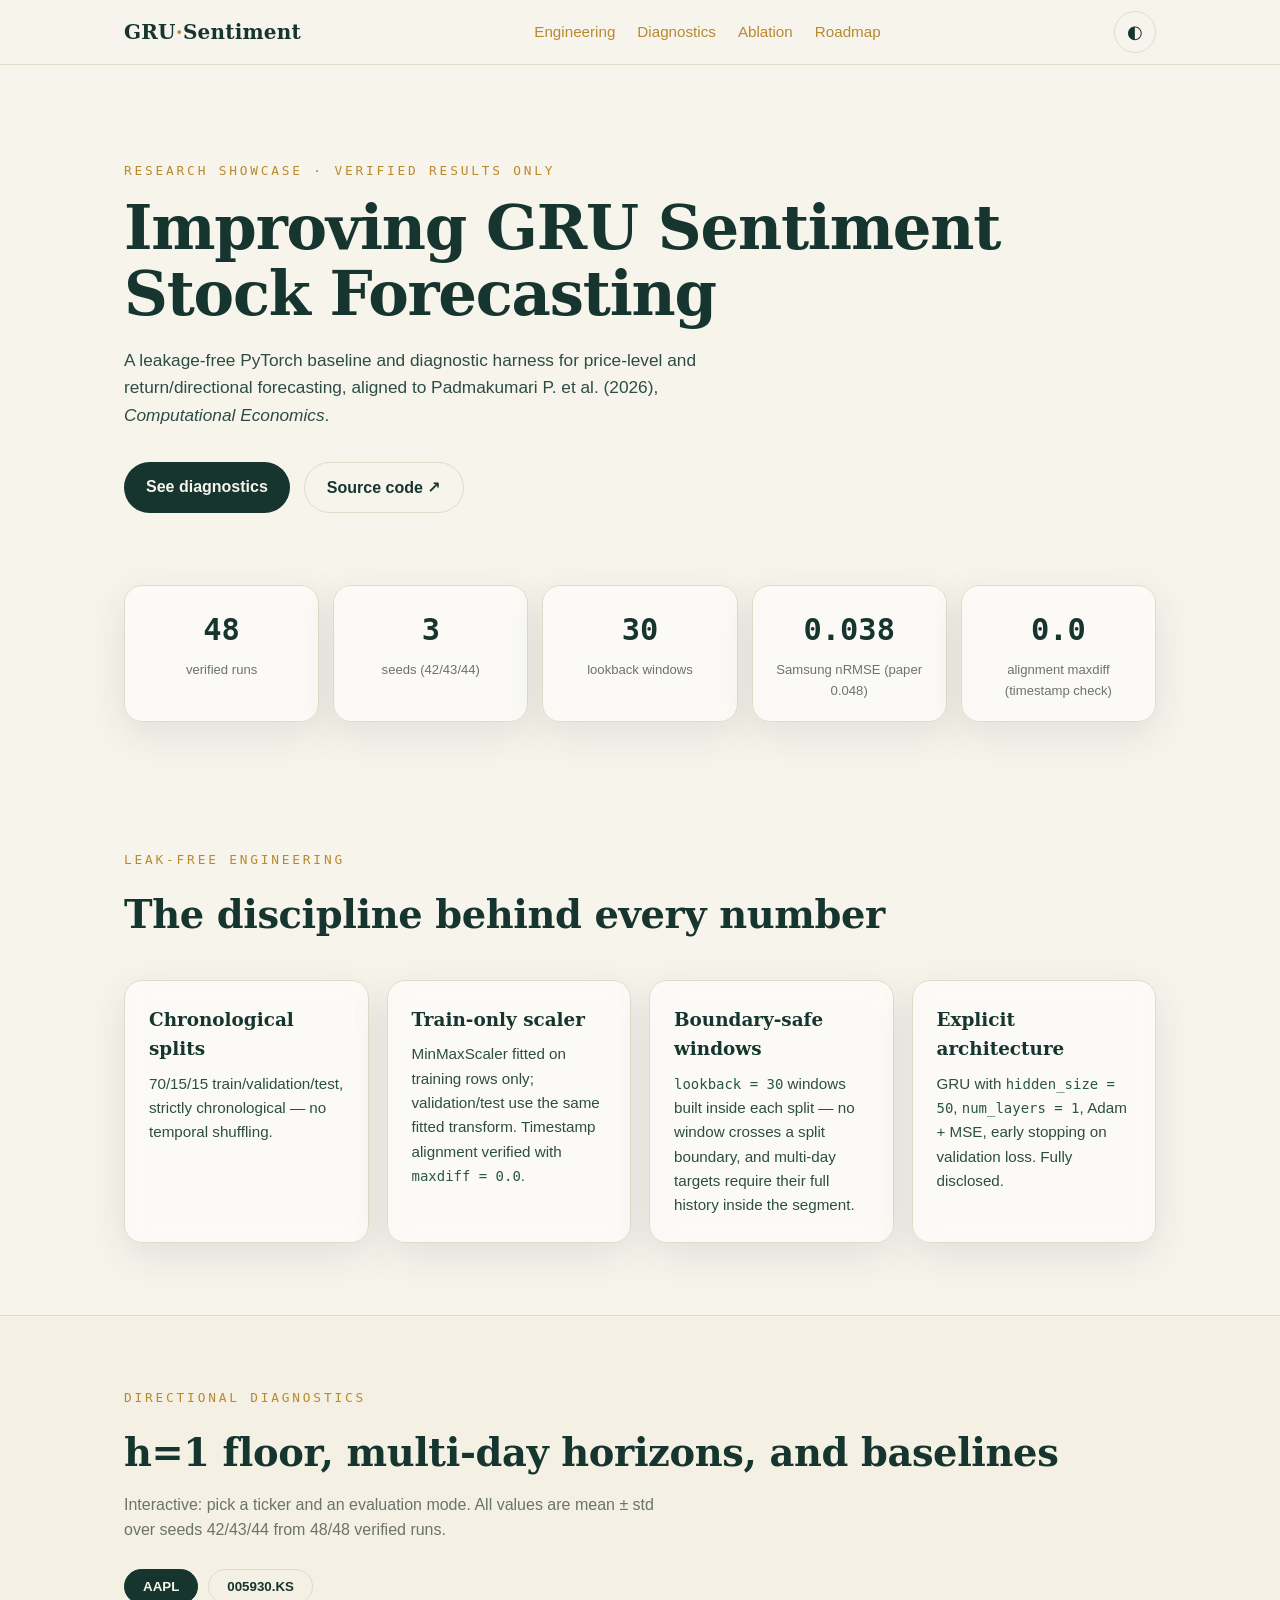
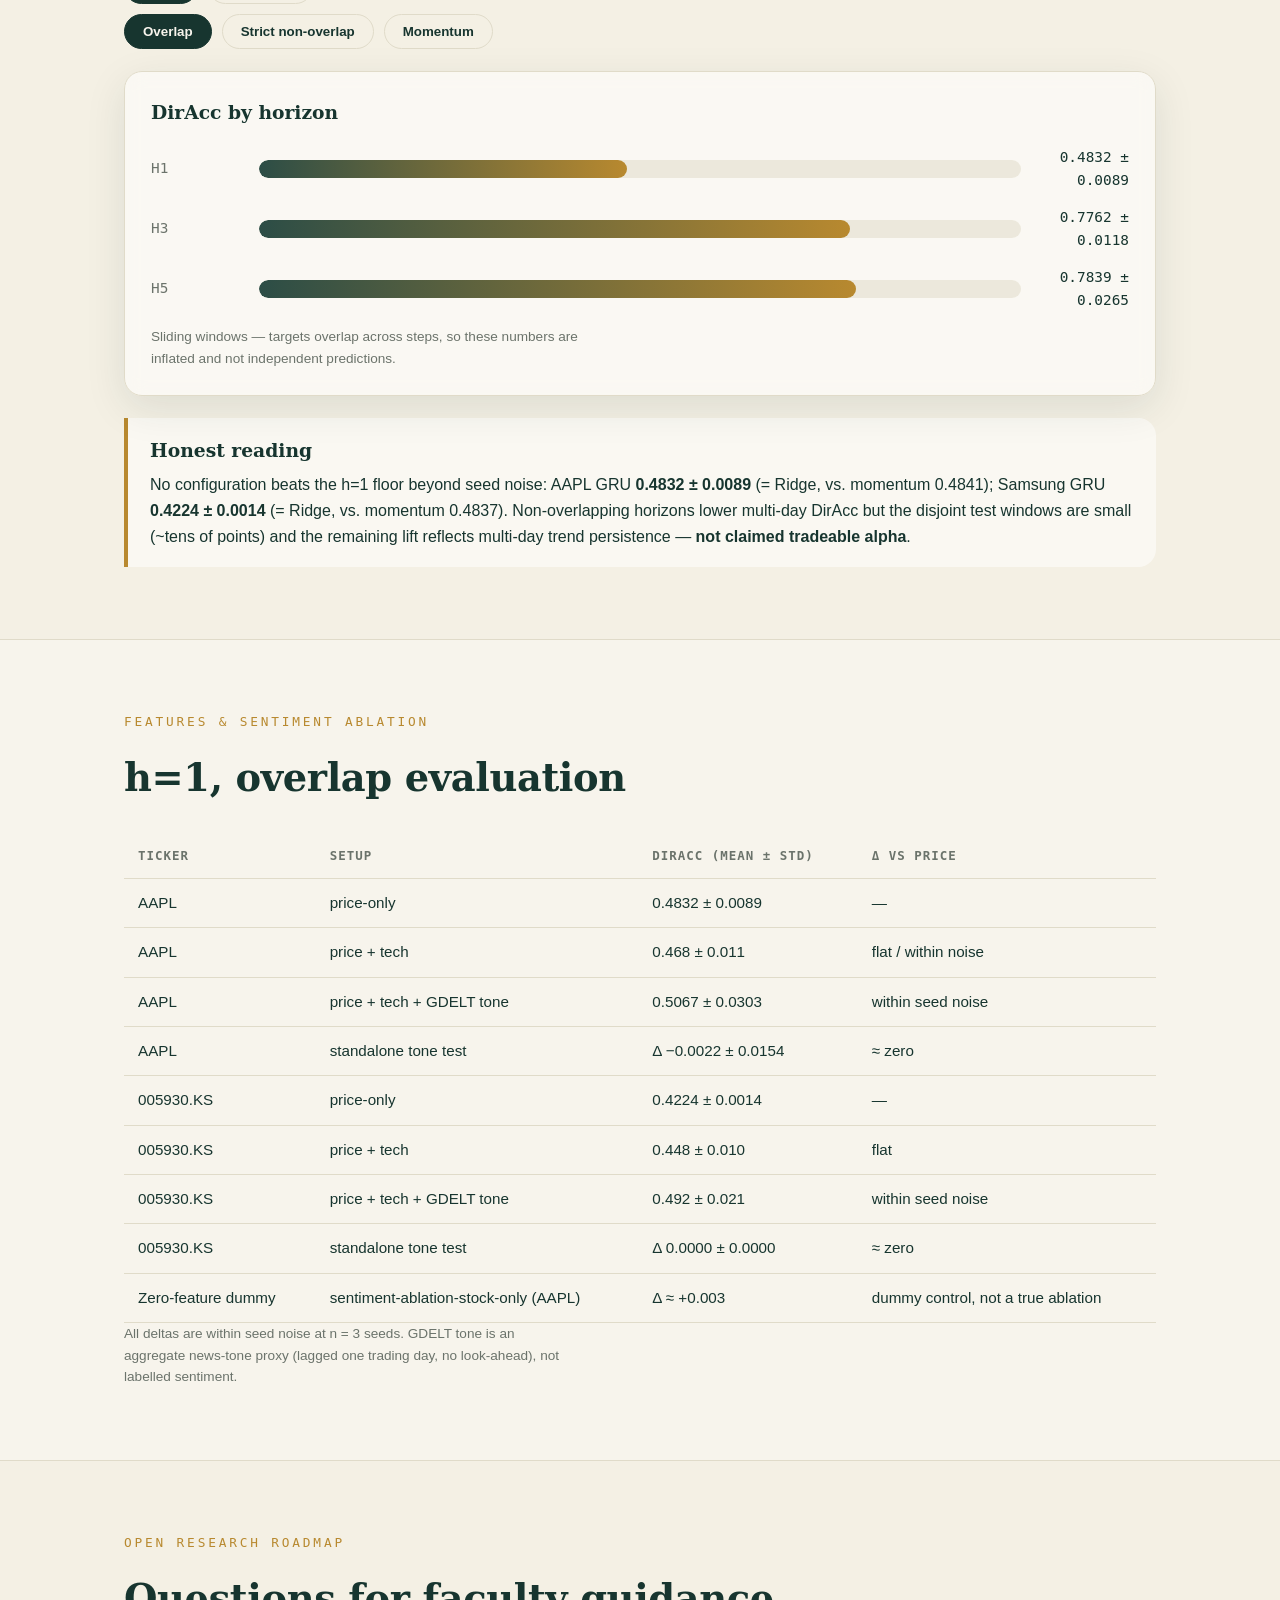
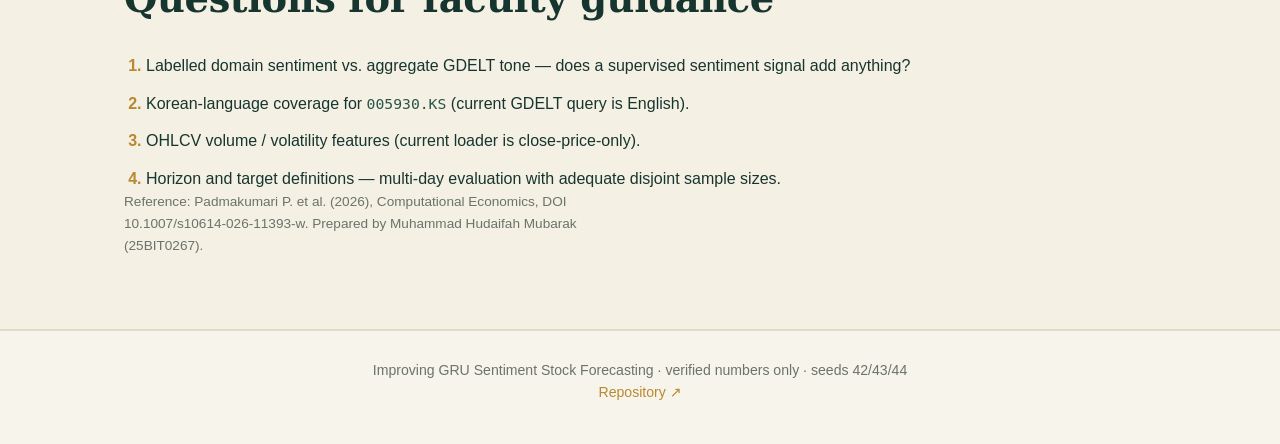
==== docs/index.html @ e6d39e46 "feat: static research showcase site (docs/) with verified metrics; enable Pages" ====
<!DOCTYPE html>
<html lang="en">
<head>
  <meta charset="utf-8">
  <meta name="viewport" content="width=device-width, initial-scale=1">
  <title>Improving GRU Sentiment Stock Forecasting — Research Showcase</title>
  <meta name="description" content="Leakage-free GRU baseline and return/directional diagnostics for stock forecasting. Verified numbers only — seeds 42/43/44.">
  <link rel="stylesheet" href="./styles.css">
  <script defer src="./app.js"></script>
</head>
<body>
  <a class="skip" href="#main">Skip to content</a>

  <header class="site-head">
    <nav class="nav wrap" aria-label="Primary">
      <span class="brand">GRU<span class="brand-dot">·</span>Sentiment</span>
      <div class="nav-links">
        <a href="#engineering">Engineering</a>
        <a href="#diagnostics">Diagnostics</a>
        <a href="#ablation">Ablation</a>
        <a href="#roadmap">Roadmap</a>
      </div>
      <button class="theme-toggle" id="themeToggle" type="button" aria-label="Toggle color theme">◐</button>
    </nav>
  </header>

  <main id="main">
    <!-- Hero -->
    <section class="hero">
      <div class="wrap">
        <p class="kicker">Research showcase · verified results only</p>
        <h1>Improving GRU Sentiment<br>Stock Forecasting</h1>
        <p class="lede">
          A leakage-free PyTorch baseline and diagnostic harness for price-level and return/directional
          forecasting, aligned to Padmakumari P. et&nbsp;al. (2026), <em>Computational Economics</em>.
        </p>
        <div class="hero-cta">
          <a class="btn btn-primary" href="#diagnostics">See diagnostics</a>
          <a class="btn btn-ghost" href="https://github.com/hudaifahwins/improving-gru-sentiment-stock-forecasting-padmakumari-maam" target="_blank" rel="noopener">Source code ↗</a>
        </div>
      </div>
    </section>

    <!-- Fact strip -->
    <section class="facts" aria-label="Key verified facts">
      <div class="wrap facts-grid">
        <div class="fact"><span class="fact-num" data-count="48">0</span><span class="fact-label">verified runs</span></div>
        <div class="fact"><span class="fact-num" data-count="3">0</span><span class="fact-label">seeds (42/43/44)</span></div>
        <div class="fact"><span class="fact-num" data-count="30">0</span><span class="fact-label">lookback windows</span></div>
        <div class="fact"><span class="fact-num" data-count="0.038" data-decimals="3">0.000</span><span class="fact-label">Samsung nRMSE (paper 0.048)</span></div>
        <div class="fact"><span class="fact-num" data-count="0.0" data-decimals="1">0.0</span><span class="fact-label">alignment maxdiff (timestamp check)</span></div>
      </div>
    </section>

    <!-- Engineering -->
    <section class="section" id="engineering">
      <div class="wrap">
        <p class="kicker">Leak-free engineering</p>
        <h2>The discipline behind every number</h2>
        <div class="cards">
          <article class="card card-reveal">
            <h3>Chronological splits</h3>
            <p>70/15/15 train/validation/test, strictly chronological — no temporal shuffling.</p>
          </article>
          <article class="card card-reveal">
            <h3>Train-only scaler</h3>
            <p>MinMaxScaler fitted on training rows only; validation/test use the same fitted
            transform. Timestamp alignment verified with <code>maxdiff = 0.0</code>.</p>
          </article>
          <article class="card card-reveal">
            <h3>Boundary-safe windows</h3>
            <p><code>lookback = 30</code> windows built inside each split — no window crosses a split
            boundary, and multi-day targets require their full history inside the segment.</p>
          </article>
          <article class="card card-reveal">
            <h3>Explicit architecture</h3>
            <p>GRU with <code>hidden_size = 50</code>, <code>num_layers = 1</code>, Adam + MSE,
            early stopping on validation loss. Fully disclosed.</p>
          </article>
        </div>
      </div>
    </section>

    <!-- Diagnostics -->
    <section class="section section-alt" id="diagnostics">
      <div class="wrap">
        <p class="kicker">Directional diagnostics</p>
        <h2>h=1 floor, multi-day horizons, and baselines</h2>
        <p class="muted">Interactive: pick a ticker and an evaluation mode. All values are
        mean ± std over seeds 42/43/44 from 48/48 verified runs.</p>

        <div class="tabs" role="tablist" aria-label="Ticker selector">
          <button class="tab is-active" id="tab-aapl" role="tab" aria-selected="true" data-ticker="aapl">AAPL</button>
          <button class="tab" id="tab-samsung" role="tab" aria-selected="false" data-ticker="samsung">005930.KS</button>
        </div>
        <div class="tabs tabs-sub" role="tablist" aria-label="Evaluation mode selector">
          <button class="tab is-active" role="tab" aria-selected="true" data-mode="overlap">Overlap</button>
          <button class="tab" role="tab" aria-selected="false" data-mode="strict">Strict non-overlap</button>
          <button class="tab" role="tab" aria-selected="false" data-mode="momentum">Momentum</button>
        </div>

        <div class="chart-panel">
          <h3 class="chart-title">DirAcc by horizon</h3>
          <div class="bars" id="bars" aria-live="polite"></div>
          <p class="muted small" id="chartCaveat"></p>
        </div>

        <div class="callout">
          <h3>Honest reading</h3>
          <p>No configuration beats the h=1 floor beyond seed noise: AAPL GRU
          <strong>0.4832 ± 0.0089</strong> (= Ridge, vs. momentum 0.4841); Samsung GRU
          <strong>0.4224 ± 0.0014</strong> (= Ridge, vs. momentum 0.4837). Non-overlapping horizons
          lower multi-day DirAcc but the disjoint test windows are small (~tens of points) and the
          remaining lift reflects multi-day trend persistence — <strong>not claimed tradeable alpha</strong>.</p>
        </div>
      </div>
    </section>

    <!-- Ablation -->
    <section class="section" id="ablation">
      <div class="wrap">
        <p class="kicker">Features &amp; sentiment ablation</p>
        <h2>h=1, overlap evaluation</h2>
        <div class="table-wrap">
          <table>
            <thead>
              <tr><th>Ticker</th><th>Setup</th><th>DirAcc (mean ± std)</th><th>Δ vs price</th></tr>
            </thead>
            <tbody>
              <tr><td>AAPL</td><td>price-only</td><td>0.4832 ± 0.0089</td><td>—</td></tr>
              <tr><td>AAPL</td><td>price + tech</td><td>0.468 ± 0.011</td><td>flat / within noise</td></tr>
              <tr><td>AAPL</td><td>price + tech + GDELT tone</td><td>0.5067 ± 0.0303</td><td>within seed noise</td></tr>
              <tr><td>AAPL</td><td>standalone tone test</td><td>Δ −0.0022 ± 0.0154</td><td>≈ zero</td></tr>
              <tr><td>005930.KS</td><td>price-only</td><td>0.4224 ± 0.0014</td><td>—</td></tr>
              <tr><td>005930.KS</td><td>price + tech</td><td>0.448 ± 0.010</td><td>flat</td></tr>
              <tr><td>005930.KS</td><td>price + tech + GDELT tone</td><td>0.492 ± 0.021</td><td>within seed noise</td></tr>
              <tr><td>005930.KS</td><td>standalone tone test</td><td>Δ 0.0000 ± 0.0000</td><td>≈ zero</td></tr>
              <tr><td>Zero-feature dummy</td><td>sentiment-ablation-stock-only (AAPL)</td><td>Δ ≈ +0.003</td><td>dummy control, not a true ablation</td></tr>
            </tbody>
          </table>
        </div>
        <p class="muted small">All deltas are within seed noise at n = 3 seeds. GDELT tone is an aggregate
        news-tone proxy (lagged one trading day, no look-ahead), not labelled sentiment.</p>
      </div>
    </section>

    <!-- Roadmap -->
    <section class="section section-alt" id="roadmap">
      <div class="wrap">
        <p class="kicker">Open research roadmap</p>
        <h2>Questions for faculty guidance</h2>
        <ol class="roadmap">
          <li>Labelled domain sentiment vs. aggregate GDELT tone — does a supervised sentiment signal add anything?</li>
          <li>Korean-language coverage for <code>005930.KS</code> (current GDELT query is English).</li>
          <li>OHLCV volume / volatility features (current loader is close-price-only).</li>
          <li>Horizon and target definitions — multi-day evaluation with adequate disjoint sample sizes.</li>
        </ol>
        <p class="muted small">Reference: Padmakumari P. et al. (2026), Computational Economics,
        DOI 10.1007/s10614-026-11393-w. Prepared by Muhammad Hudaifah Mubarak (25BIT0267).</p>
      </div>
    </section>
  </main>

  <footer class="site-foot">
    <div class="wrap">
      <p>Improving GRU Sentiment Stock Forecasting · verified numbers only · seeds 42/43/44</p>
      <p><a href="https://github.com/hudaifahwins/improving-gru-sentiment-stock-forecasting-padmakumari-maam" target="_blank" rel="noopener">Repository ↗</a></p>
    </div>
  </footer>
</body>
</html>
---- docs/styles.css ----
/* ------------------------------------------------------------------ tokens */
:root {
  --ink: #17352f;
  --ink-2: #2c4d46;
  --brass: #b8892f;
  --paper: #f7f4ec;
  --card: rgba(255, 255, 255, 0.55);
  --hair: #e0dbc9;
  --mut: #6b736b;
  --code: #2a554a;
  --shadow: 0 12px 40px rgba(23, 53, 47, 0.10);
  --radius: 18px;
  --font-sans: "Segoe UI", "Liberation Sans", system-ui, sans-serif;
  --font-serif: Georgia, "DejaVu Serif", serif;
  --font-mono: "Consolas", "DejaVu Sans Mono", monospace;
  --ease: cubic-bezier(.22, .61, .36, 1);
}
html[data-theme="dark"] {
  --ink: #e8efe9;
  --ink-2: #c9d6d0;
  --brass: #d8a04a;
  --paper: #101a17;
  --card: rgba(40, 62, 55, 0.55);
  --hair: #2c433c;
  --mut: #93a39b;
  --code: #9fd1bd;
  --shadow: 0 14px 44px rgba(0, 0, 0, 0.45);
}

/* ------------------------------------------------------------------ base */
* { box-sizing: border-box; margin: 0; padding: 0; }
html { scroll-behavior: smooth; }
body {
  font-family: var(--font-sans);
  background: var(--paper);
  color: var(--ink);
  line-height: 1.6;
  transition: background .35s, color .35s;
}
a { color: var(--brass); text-decoration: none; }
a:hover { text-decoration: underline; }
code { font-family: var(--font-mono); font-size: .92em; color: var(--code); }
.skip {
  position: absolute; left: -999px; top: 0; background: var(--brass);
  color: #fff; padding: .5rem 1rem; border-radius: 0 0 8px 0; z-index: 20;
}
.skip:focus { left: 0; }
.wrap { max-width: 1080px; margin: 0 auto; padding: 0 24px; }

/* ------------------------------------------------------------------ header */
.site-head {
  position: sticky; top: 0; z-index: 10;
  backdrop-filter: blur(14px);
  background: color-mix(in srgb, var(--paper) 78%, transparent);
  border-bottom: 1px solid var(--hair);
}
.nav { display: flex; align-items: center; justify-content: space-between; height: 64px; }
.brand { font-family: var(--font-serif); font-weight: 700; font-size: 1.25rem; letter-spacing: .01em; }
.brand-dot { color: var(--brass); }
.nav-links { display: flex; gap: 22px; font-size: .95rem; }
.theme-toggle {
  background: transparent; border: 1px solid var(--hair); color: var(--ink);
  width: 42px; height: 42px; border-radius: 50%; font-size: 1.1rem;
  cursor: pointer; transition: transform .25s var(--ease);
}
.theme-toggle:hover { transform: rotate(45deg) scale(1.05); }

/* ------------------------------------------------------------------ hero */
.hero { padding: 96px 0 64px; }
.kicker {
  font-family: var(--font-mono); font-size: .8rem; letter-spacing: .22em;
  text-transform: uppercase; color: var(--brass); margin-bottom: 14px;
}
h1 {
  font-family: var(--font-serif); font-weight: 700;
  font-size: clamp(2.3rem, 6vw, 3.8rem); line-height: 1.08;
  letter-spacing: -.02em;
}
.lede {
  max-width: 34em; margin-top: 20px; font-size: 1.08rem;
  color: var(--ink-2);
}
.hero-cta { display: flex; gap: 14px; margin-top: 32px; flex-wrap: wrap; }
.btn {
  padding: 12px 22px; border-radius: 999px; font-weight: 600;
  transition: transform .2s var(--ease), box-shadow .2s;
  display: inline-block;
}
.btn:hover { transform: translateY(-2px); text-decoration: none; }
.btn-primary { background: var(--ink); color: var(--paper); }
html[data-theme="dark"] .btn-primary { background: var(--brass); color: #111; }
.btn-ghost { border: 1px solid var(--hair); color: var(--ink); }

/* ------------------------------------------------------------------ facts */
.facts { padding: 8px 0 56px; }
.facts-grid {
  display: grid; grid-template-columns: repeat(auto-fit, minmax(160px, 1fr));
  gap: 14px;
}
.fact {
  background: var(--card); border: 1px solid var(--hair); border-radius: var(--radius);
  padding: 20px 18px; text-align: center; backdrop-filter: blur(8px);
  box-shadow: var(--shadow);
}
.fact-num { display: block; font-family: var(--font-mono); font-size: 1.9rem; font-weight: 700; }
.fact-label { display: block; font-size: .82rem; color: var(--mut); margin-top: 4px; }

/* ------------------------------------------------------------------ sections */
.section { padding: 72px 0; }
.section-alt {
  background: color-mix(in srgb, var(--paper) 96%, var(--brass) 4%);
  border-top: 1px solid var(--hair); border-bottom: 1px solid var(--hair);
}
h2 {
  font-family: var(--font-serif); font-size: clamp(1.7rem, 3.5vw, 2.4rem);
  margin-bottom: 8px; letter-spacing: -.01em;
}
.muted { color: var(--mut); max-width: 60ch; }
.small { font-size: .85rem; }

/* ------------------------------------------------------------------ cards */
.cards {
  display: grid; grid-template-columns: repeat(auto-fit, minmax(220px, 1fr));
  gap: 18px; margin-top: 34px;
}
.card {
  background: var(--card); border: 1px solid var(--hair); border-radius: var(--radius);
  padding: 24px; backdrop-filter: blur(10px); box-shadow: var(--shadow);
  opacity: 0; transform: translateY(22px);
  transition: opacity .7s var(--ease), transform .7s var(--ease);
}
.card.revealed { opacity: 1; transform: none; }
.card h3 { font-family: var(--font-serif); font-size: 1.15rem; margin-bottom: 8px; }
.card p { font-size: .95rem; color: var(--ink-2); }

/* ------------------------------------------------------------------ tabs */
.tabs { display: flex; gap: 10px; margin-top: 26px; flex-wrap: wrap; }
.tabs-sub { margin-top: 10px; }
.tab {
  padding: 9px 18px; border-radius: 999px; border: 1px solid var(--hair);
  background: transparent; color: var(--ink); font-weight: 600; cursor: pointer;
  transition: background .2s, color .2s, border-color .2s;
}
.tab:hover { border-color: var(--brass); }
.tab.is-active { background: var(--ink); color: var(--paper); border-color: var(--ink); }
html[data-theme="dark"] .tab.is-active { background: var(--brass); color: #111; border-color: var(--brass); }

/* ------------------------------------------------------------------ chart */
.chart-panel {
  margin-top: 22px; background: var(--card); border: 1px solid var(--hair);
  border-radius: var(--radius); padding: 26px; box-shadow: var(--shadow);
  backdrop-filter: blur(10px);
}
.chart-title { font-family: var(--font-serif); margin-bottom: 18px; }
.bar-row { display: grid; grid-template-columns: 96px 1fr 96px; align-items: center; gap: 12px; margin-bottom: 14px; }
.bar-label { font-size: .9rem; color: var(--mut); font-family: var(--font-mono); }
.bar-track { height: 18px; background: color-mix(in srgb, var(--hair) 55%, transparent); border-radius: 999px; overflow: hidden; }
.bar-fill {
  height: 100%; width: 0; border-radius: 999px;
  background: linear-gradient(90deg, var(--ink-2), var(--brass));
  transition: width 1s var(--ease);
}
.bar-value { font-family: var(--font-mono); text-align: right; font-size: .9rem; }

/* ------------------------------------------------------------------ callout / table / roadmap */
.callout {
  margin-top: 22px; border-left: 4px solid var(--brass);
  background: var(--card); padding: 18px 22px; border-radius: 0 var(--radius) var(--radius) 0;
}
.callout h3 { font-family: var(--font-serif); margin-bottom: 6px; }
.table-wrap { overflow-x: auto; margin-top: 26px; }
table { width: 100%; border-collapse: collapse; font-size: .95rem; min-width: 520px; }
th, td { text-align: left; padding: 12px 14px; border-bottom: 1px solid var(--hair); }
th { font-family: var(--font-mono); font-size: .78rem; letter-spacing: .08em; text-transform: uppercase; color: var(--mut); }
tbody tr:hover { background: color-mix(in srgb, var(--brass) 6%, transparent); }
.roadmap { margin-top: 24px; padding-left: 22px; display: grid; gap: 12px; }
.roadmap li::marker { color: var(--brass); font-weight: 700; }

/* ------------------------------------------------------------------ footer */
.site-foot { border-top: 1px solid var(--hair); padding: 28px 0 40px; text-align: center; }
.site-foot p { font-size: .88rem; color: var(--mut); }

/* ------------------------------------------------------------------ reveal */
.reveal-target { opacity: 0; transform: translateY(24px); transition: opacity .7s var(--ease), transform .7s var(--ease); }
.reveal-target.revealed { opacity: 1; transform: none; }

@media (prefers-reduced-motion: reduce) {
  html { scroll-behavior: auto; }
  * { transition: none !important; animation: none !important; }
  .card, .reveal-target { opacity: 1 !important; transform: none !important; }
}
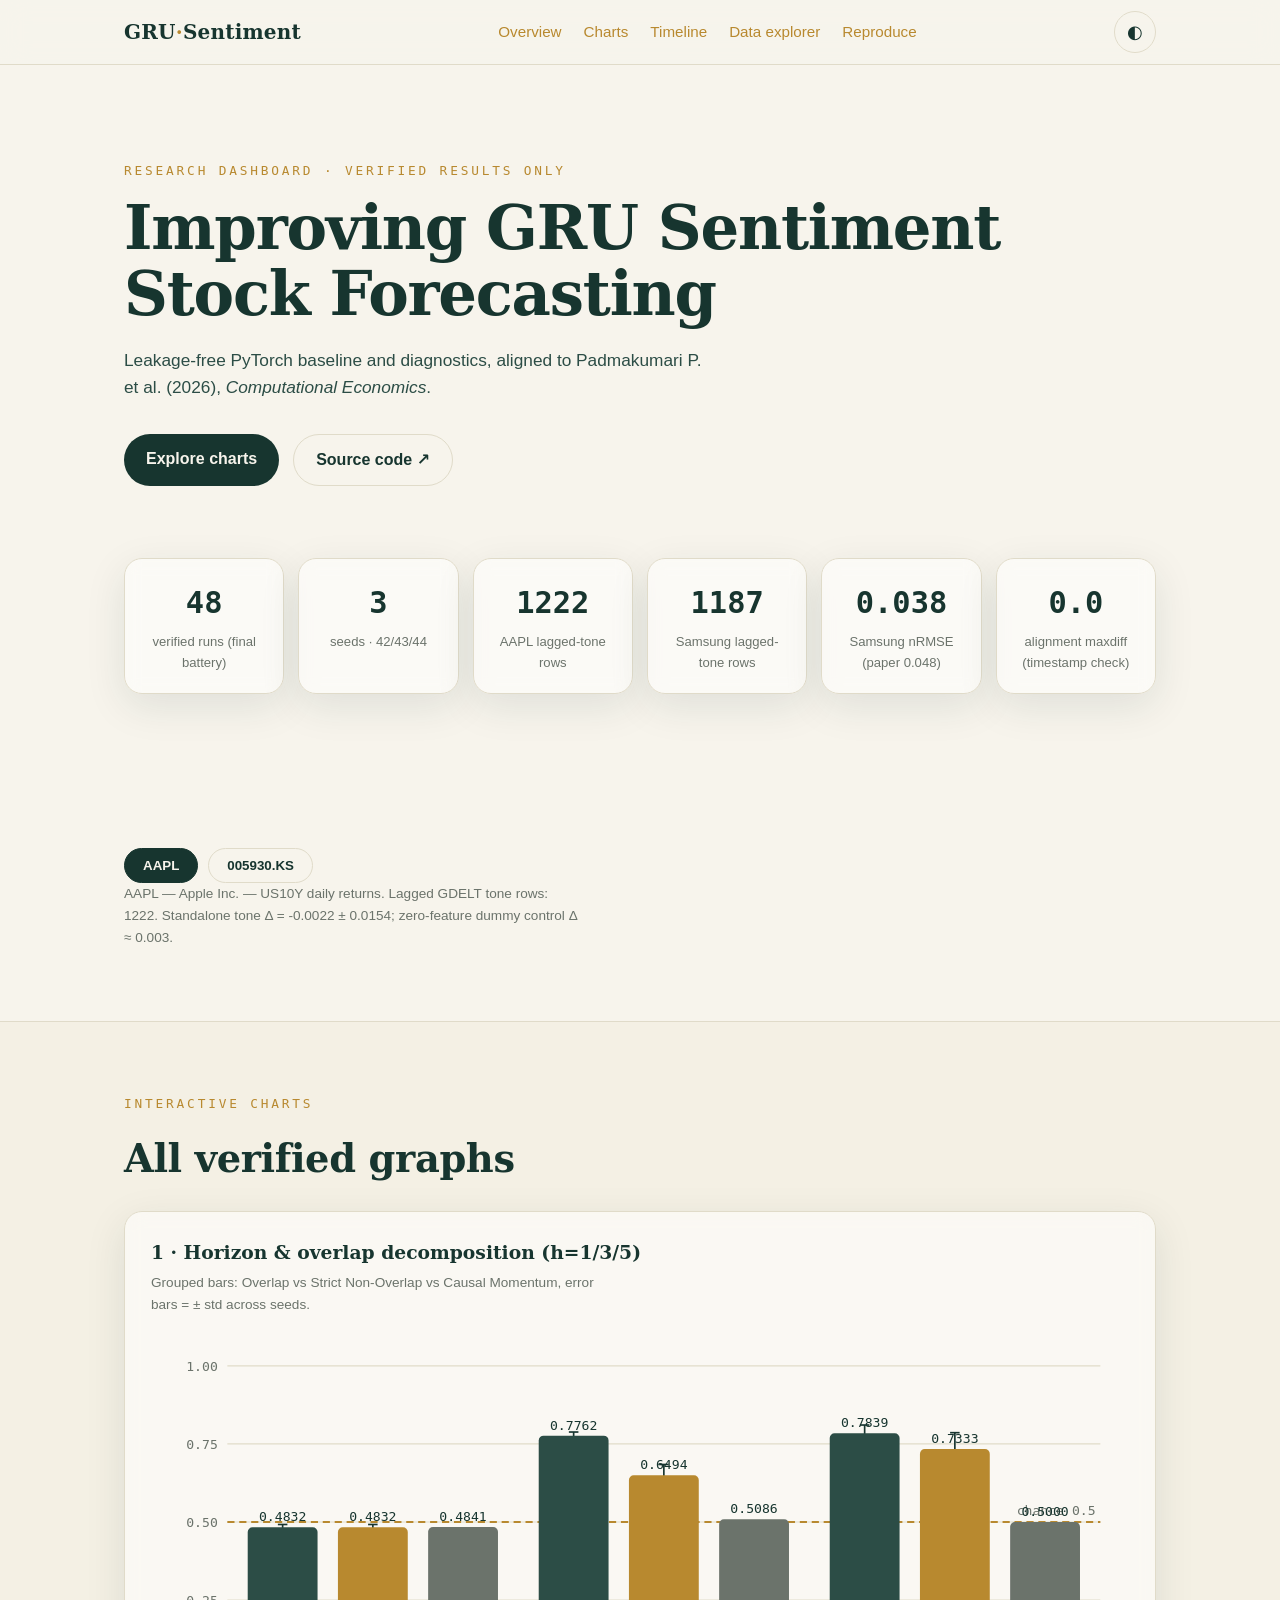
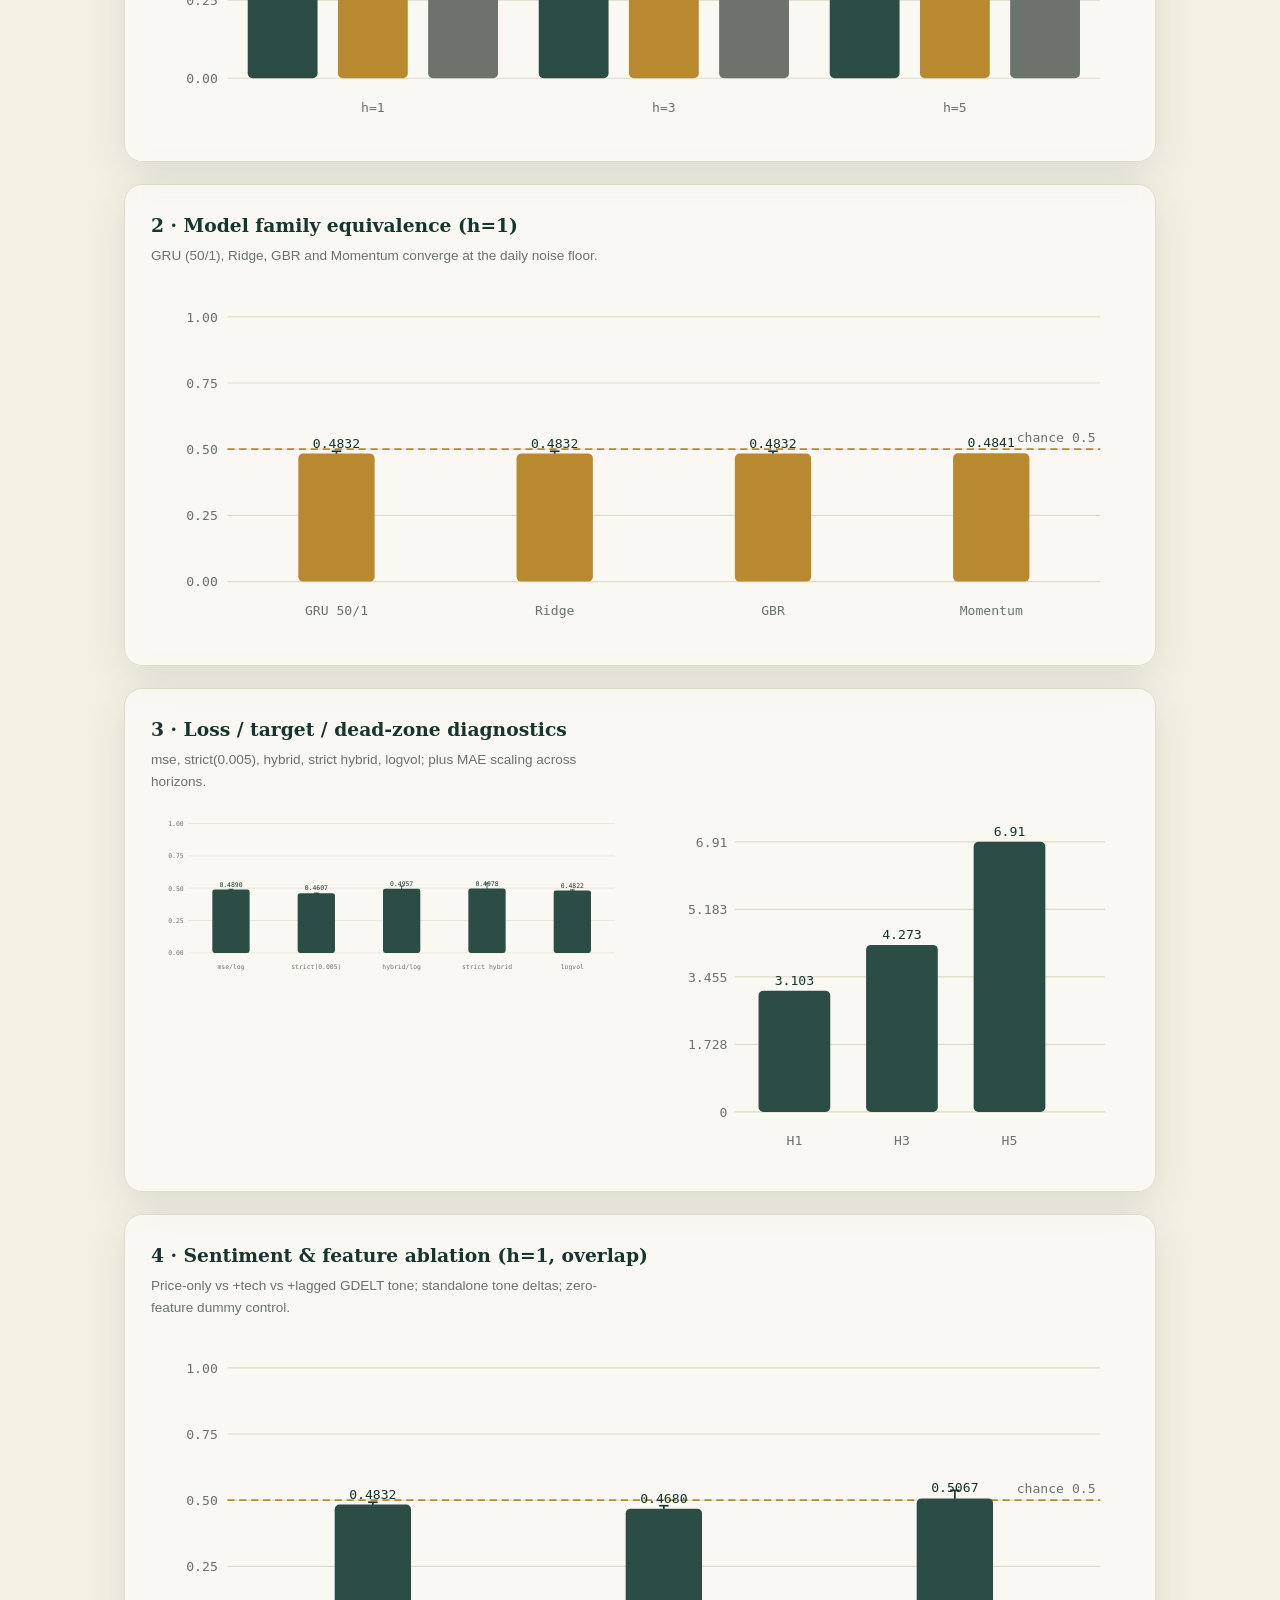
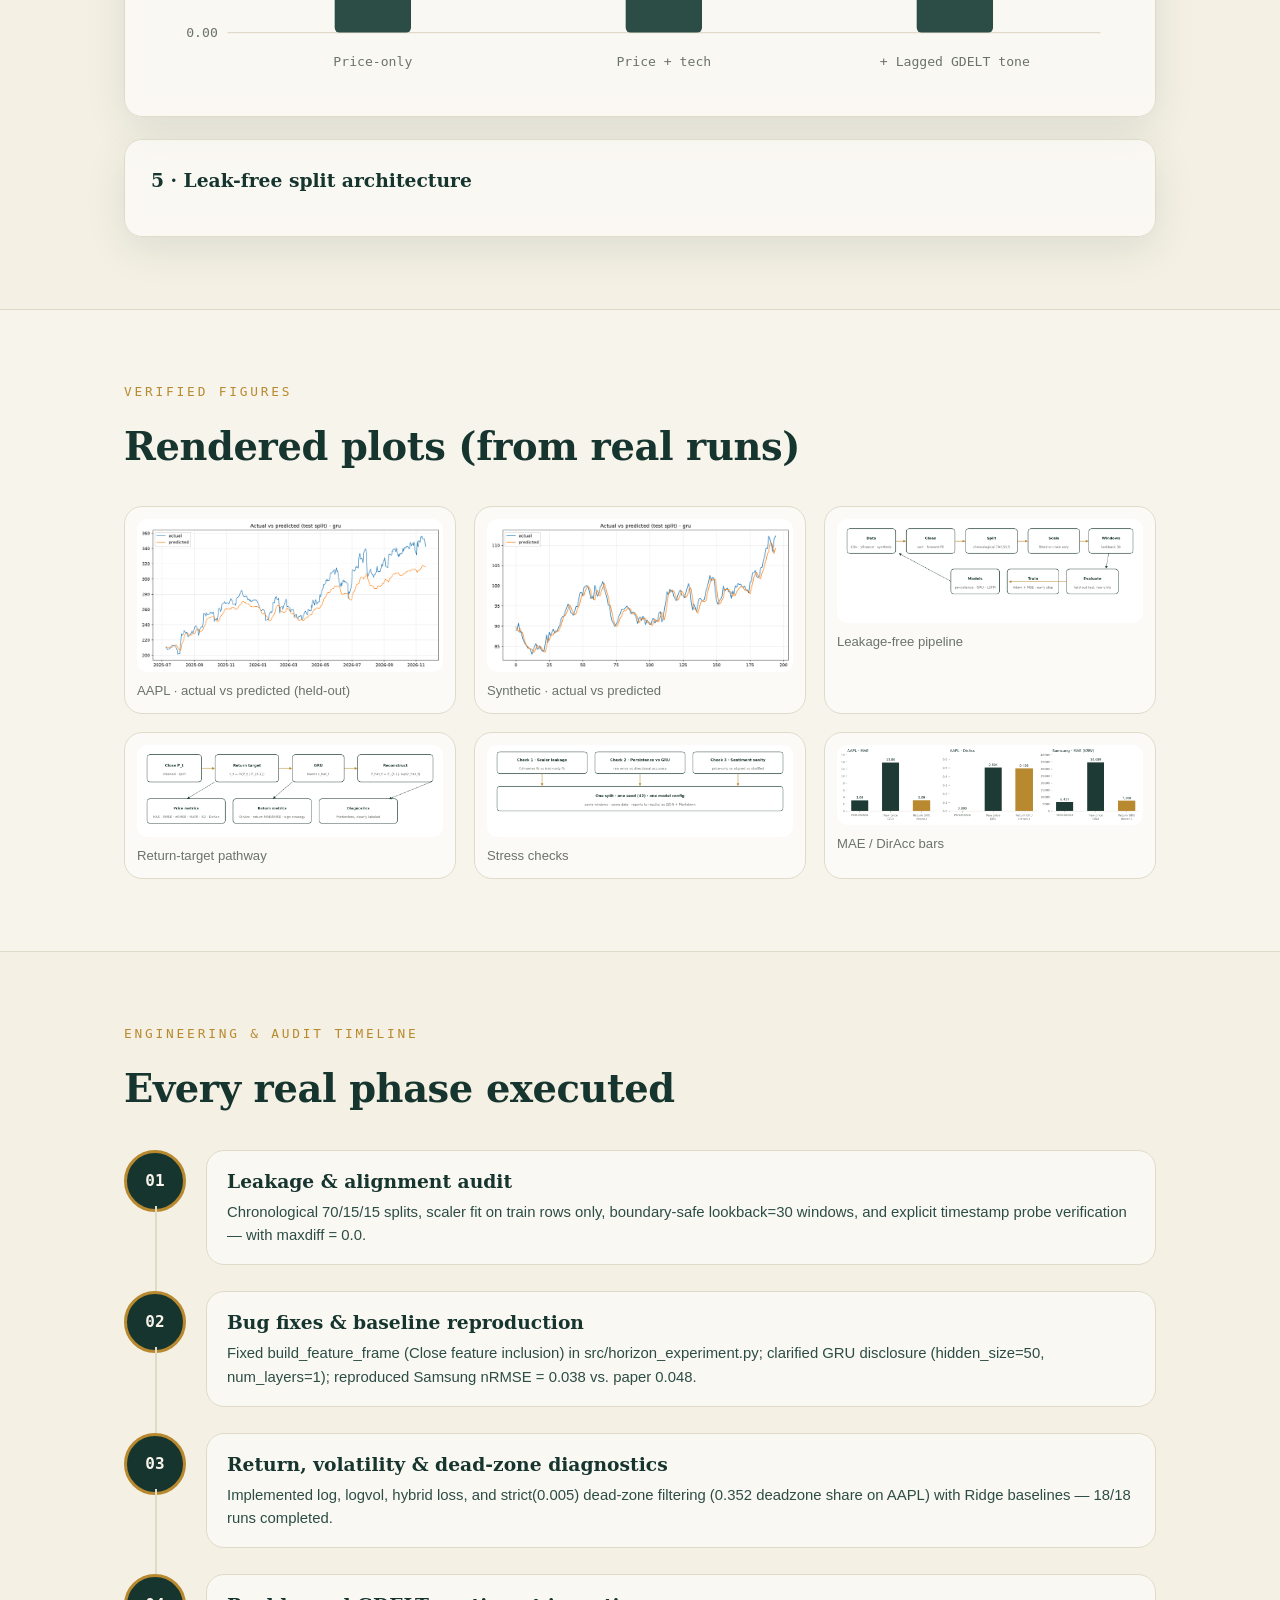
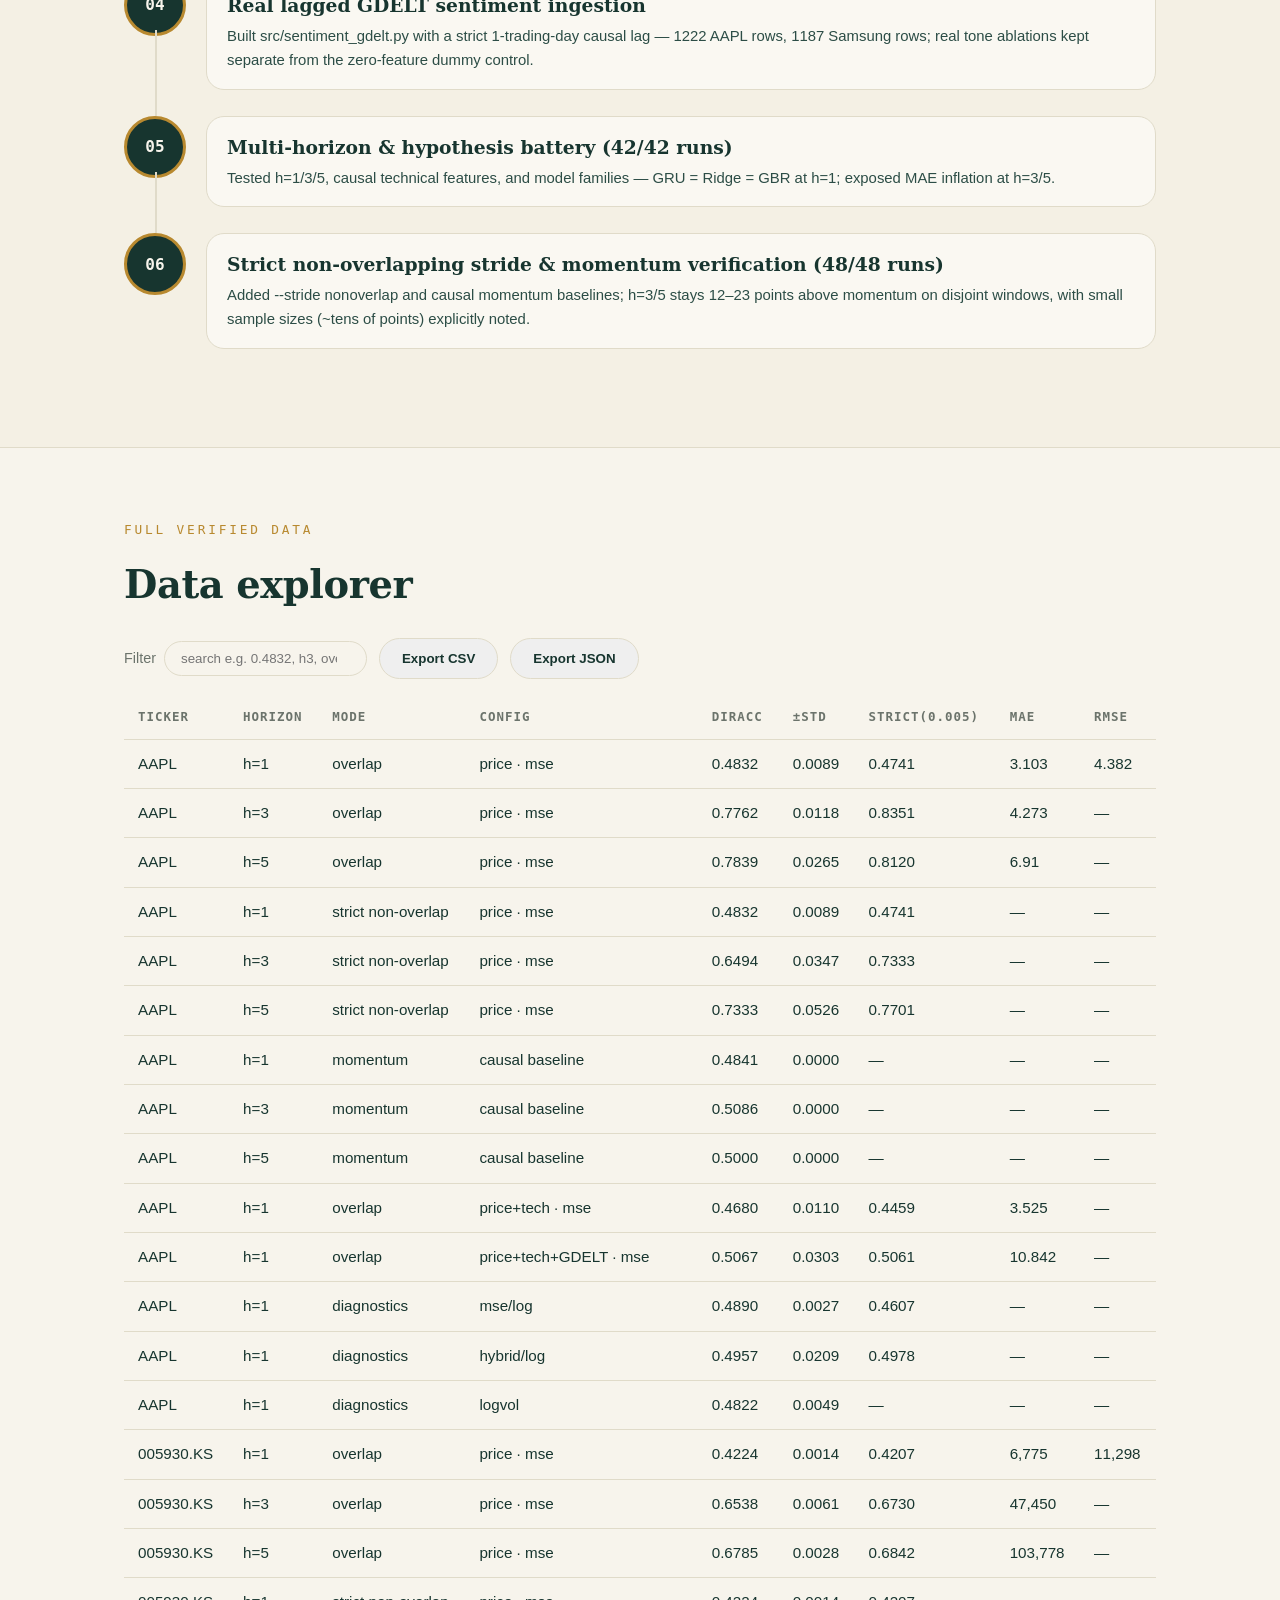
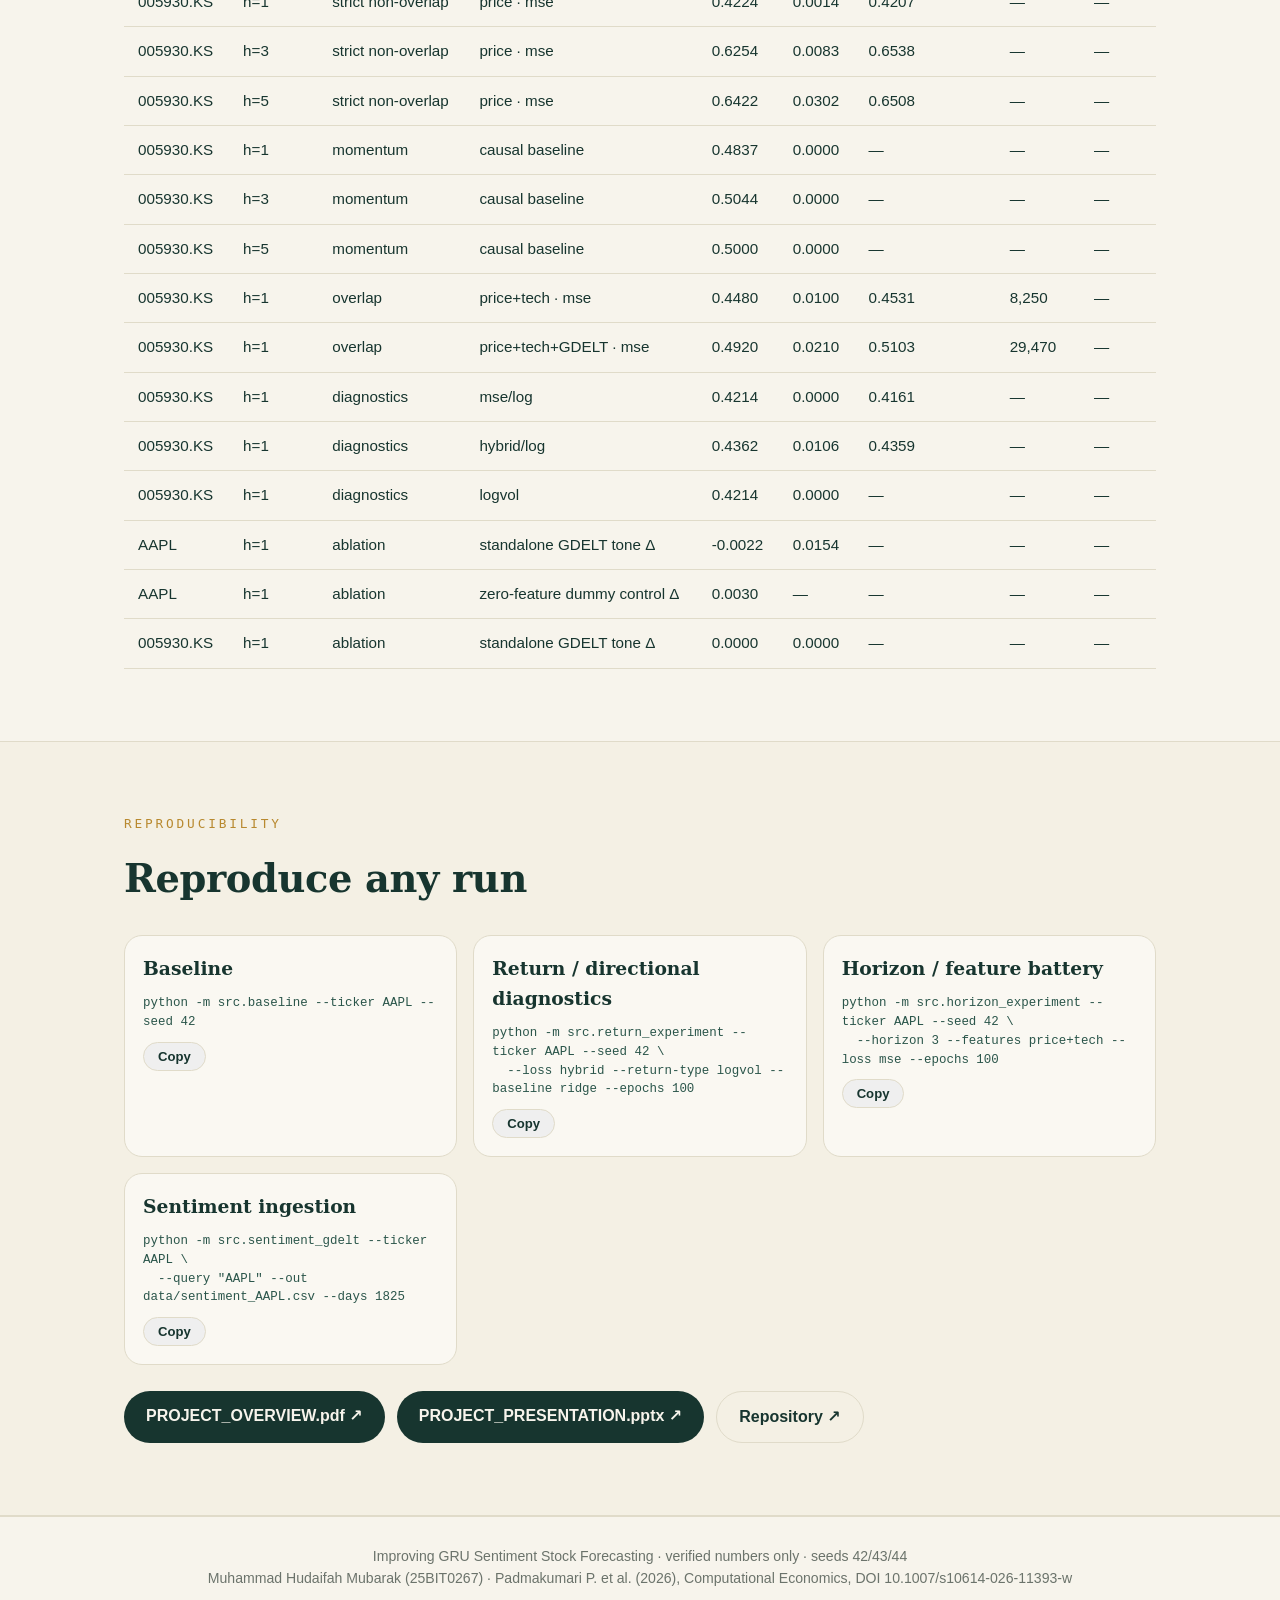
==== commit 6bb9c950: "feat: executive-grade research dashboard - all charts, explorer, timeline, reproducibility drawer" ====
--- a/docs/index.html
+++ b/docs/index.html
@@ -3,8 +3,8 @@
 <head>
   <meta charset="utf-8">
   <meta name="viewport" content="width=device-width, initial-scale=1">
-  <title>Improving GRU Sentiment Stock Forecasting — Research Showcase</title>
-  <meta name="description" content="Leakage-free GRU baseline and return/directional diagnostics for stock forecasting. Verified numbers only — seeds 42/43/44.">
+  <title>Improving GRU Sentiment Stock Forecasting — Research Dashboard</title>
+  <meta name="description" content="Interactive research dashboard, verified numbers only — seeds 42/43/44.">
   <link rel="stylesheet" href="./styles.css">
   <script defer src="./app.js"></script>
 </head>
@@ -15,148 +15,202 @@
     <nav class="nav wrap" aria-label="Primary">
       <span class="brand">GRU<span class="brand-dot">·</span>Sentiment</span>
       <div class="nav-links">
-        <a href="#engineering">Engineering</a>
-        <a href="#diagnostics">Diagnostics</a>
-        <a href="#ablation">Ablation</a>
-        <a href="#roadmap">Roadmap</a>
+        <a href="#overview">Overview</a>
+        <a href="#charts">Charts</a>
+        <a href="#timeline">Timeline</a>
+        <a href="#explorer">Data explorer</a>
+        <a href="#reproduce">Reproduce</a>
       </div>
       <button class="theme-toggle" id="themeToggle" type="button" aria-label="Toggle color theme">◐</button>
     </nav>
   </header>
 
   <main id="main">
+
     <!-- Hero -->
-    <section class="hero">
-      <div class="wrap">
-        <p class="kicker">Research showcase · verified results only</p>
+    <section class="hero" id="overview">
+      <div class="wrap">
+        <p class="kicker">Research dashboard · verified results only</p>
         <h1>Improving GRU Sentiment<br>Stock Forecasting</h1>
-        <p class="lede">
-          A leakage-free PyTorch baseline and diagnostic harness for price-level and return/directional
-          forecasting, aligned to Padmakumari P. et&nbsp;al. (2026), <em>Computational Economics</em>.
-        </p>
+        <p class="lede">Leakage-free PyTorch baseline and diagnostics, aligned to Padmakumari P.
+        et&nbsp;al. (2026), <em>Computational Economics</em>.</p>
         <div class="hero-cta">
-          <a class="btn btn-primary" href="#diagnostics">See diagnostics</a>
+          <a class="btn btn-primary" href="#charts">Explore charts</a>
           <a class="btn btn-ghost" href="https://github.com/hudaifahwins/improving-gru-sentiment-stock-forecasting-padmakumari-maam" target="_blank" rel="noopener">Source code ↗</a>
         </div>
       </div>
     </section>
 
-    <!-- Fact strip -->
+    <!-- Facts -->
     <section class="facts" aria-label="Key verified facts">
       <div class="wrap facts-grid">
-        <div class="fact"><span class="fact-num" data-count="48">0</span><span class="fact-label">verified runs</span></div>
-        <div class="fact"><span class="fact-num" data-count="3">0</span><span class="fact-label">seeds (42/43/44)</span></div>
-        <div class="fact"><span class="fact-num" data-count="30">0</span><span class="fact-label">lookback windows</span></div>
+        <div class="fact"><span class="fact-num" data-count="48">0</span><span class="fact-label">verified runs (final battery)</span></div>
+        <div class="fact"><span class="fact-num" data-count="3">0</span><span class="fact-label">seeds · 42/43/44</span></div>
+        <div class="fact"><span class="fact-num" data-count="1222">0</span><span class="fact-label">AAPL lagged-tone rows</span></div>
+        <div class="fact"><span class="fact-num" data-count="1187">0</span><span class="fact-label">Samsung lagged-tone rows</span></div>
         <div class="fact"><span class="fact-num" data-count="0.038" data-decimals="3">0.000</span><span class="fact-label">Samsung nRMSE (paper 0.048)</span></div>
         <div class="fact"><span class="fact-num" data-count="0.0" data-decimals="1">0.0</span><span class="fact-label">alignment maxdiff (timestamp check)</span></div>
       </div>
     </section>
 
-    <!-- Engineering -->
-    <section class="section" id="engineering">
-      <div class="wrap">
-        <p class="kicker">Leak-free engineering</p>
-        <h2>The discipline behind every number</h2>
-        <div class="cards">
-          <article class="card card-reveal">
-            <h3>Chronological splits</h3>
-            <p>70/15/15 train/validation/test, strictly chronological — no temporal shuffling.</p>
-          </article>
-          <article class="card card-reveal">
-            <h3>Train-only scaler</h3>
-            <p>MinMaxScaler fitted on training rows only; validation/test use the same fitted
-            transform. Timestamp alignment verified with <code>maxdiff = 0.0</code>.</p>
-          </article>
-          <article class="card card-reveal">
-            <h3>Boundary-safe windows</h3>
-            <p><code>lookback = 30</code> windows built inside each split — no window crosses a split
-            boundary, and multi-day targets require their full history inside the segment.</p>
-          </article>
-          <article class="card card-reveal">
-            <h3>Explicit architecture</h3>
-            <p>GRU with <code>hidden_size = 50</code>, <code>num_layers = 1</code>, Adam + MSE,
-            early stopping on validation loss. Fully disclosed.</p>
-          </article>
-        </div>
-      </div>
-    </section>
-
-    <!-- Diagnostics -->
-    <section class="section section-alt" id="diagnostics">
-      <div class="wrap">
-        <p class="kicker">Directional diagnostics</p>
-        <h2>h=1 floor, multi-day horizons, and baselines</h2>
-        <p class="muted">Interactive: pick a ticker and an evaluation mode. All values are
-        mean ± std over seeds 42/43/44 from 48/48 verified runs.</p>
-
-        <div class="tabs" role="tablist" aria-label="Ticker selector">
-          <button class="tab is-active" id="tab-aapl" role="tab" aria-selected="true" data-ticker="aapl">AAPL</button>
-          <button class="tab" id="tab-samsung" role="tab" aria-selected="false" data-ticker="samsung">005930.KS</button>
-        </div>
-        <div class="tabs tabs-sub" role="tablist" aria-label="Evaluation mode selector">
-          <button class="tab is-active" role="tab" aria-selected="true" data-mode="overlap">Overlap</button>
-          <button class="tab" role="tab" aria-selected="false" data-mode="strict">Strict non-overlap</button>
-          <button class="tab" role="tab" aria-selected="false" data-mode="momentum">Momentum</button>
-        </div>
-
-        <div class="chart-panel">
-          <h3 class="chart-title">DirAcc by horizon</h3>
-          <div class="bars" id="bars" aria-live="polite"></div>
-          <p class="muted small" id="chartCaveat"></p>
-        </div>
-
-        <div class="callout">
-          <h3>Honest reading</h3>
-          <p>No configuration beats the h=1 floor beyond seed noise: AAPL GRU
-          <strong>0.4832 ± 0.0089</strong> (= Ridge, vs. momentum 0.4841); Samsung GRU
-          <strong>0.4224 ± 0.0014</strong> (= Ridge, vs. momentum 0.4837). Non-overlapping horizons
-          lower multi-day DirAcc but the disjoint test windows are small (~tens of points) and the
-          remaining lift reflects multi-day trend persistence — <strong>not claimed tradeable alpha</strong>.</p>
-        </div>
-      </div>
-    </section>
-
-    <!-- Ablation -->
-    <section class="section" id="ablation">
-      <div class="wrap">
-        <p class="kicker">Features &amp; sentiment ablation</p>
-        <h2>h=1, overlap evaluation</h2>
-        <div class="table-wrap">
-          <table>
-            <thead>
-              <tr><th>Ticker</th><th>Setup</th><th>DirAcc (mean ± std)</th><th>Δ vs price</th></tr>
-            </thead>
-            <tbody>
-              <tr><td>AAPL</td><td>price-only</td><td>0.4832 ± 0.0089</td><td>—</td></tr>
-              <tr><td>AAPL</td><td>price + tech</td><td>0.468 ± 0.011</td><td>flat / within noise</td></tr>
-              <tr><td>AAPL</td><td>price + tech + GDELT tone</td><td>0.5067 ± 0.0303</td><td>within seed noise</td></tr>
-              <tr><td>AAPL</td><td>standalone tone test</td><td>Δ −0.0022 ± 0.0154</td><td>≈ zero</td></tr>
-              <tr><td>005930.KS</td><td>price-only</td><td>0.4224 ± 0.0014</td><td>—</td></tr>
-              <tr><td>005930.KS</td><td>price + tech</td><td>0.448 ± 0.010</td><td>flat</td></tr>
-              <tr><td>005930.KS</td><td>price + tech + GDELT tone</td><td>0.492 ± 0.021</td><td>within seed noise</td></tr>
-              <tr><td>005930.KS</td><td>standalone tone test</td><td>Δ 0.0000 ± 0.0000</td><td>≈ zero</td></tr>
-              <tr><td>Zero-feature dummy</td><td>sentiment-ablation-stock-only (AAPL)</td><td>Δ ≈ +0.003</td><td>dummy control, not a true ablation</td></tr>
-            </tbody>
-          </table>
-        </div>
-        <p class="muted small">All deltas are within seed noise at n = 3 seeds. GDELT tone is an aggregate
-        news-tone proxy (lagged one trading day, no look-ahead), not labelled sentiment.</p>
-      </div>
-    </section>
-
-    <!-- Roadmap -->
-    <section class="section section-alt" id="roadmap">
-      <div class="wrap">
-        <p class="kicker">Open research roadmap</p>
-        <h2>Questions for faculty guidance</h2>
-        <ol class="roadmap">
-          <li>Labelled domain sentiment vs. aggregate GDELT tone — does a supervised sentiment signal add anything?</li>
-          <li>Korean-language coverage for <code>005930.KS</code> (current GDELT query is English).</li>
-          <li>OHLCV volume / volatility features (current loader is close-price-only).</li>
-          <li>Horizon and target definitions — multi-day evaluation with adequate disjoint sample sizes.</li>
+    <!-- Ticker control -->
+    <section class="section" aria-label="Ticker selector">
+      <div class="wrap">
+        <div class="tabs" role="group" aria-label="Ticker selector">
+          <button class="tab is-active" data-ticker="aapl" aria-pressed="true">AAPL</button>
+          <button class="tab" data-ticker="samsung" aria-pressed="false">005930.KS</button>
+        </div>
+        <p class="muted small" id="tickerMeta"></p>
+      </div>
+    </section>
+
+    <!-- Charts -->
+    <section class="section section-alt" id="charts">
+      <div class="wrap">
+        <p class="kicker">Interactive charts</p>
+        <h2>All verified graphs</h2>
+
+        <div class="chart-card">
+          <h3>1 · Horizon &amp; overlap decomposition (h=1/3/5)</h3>
+          <p class="muted small">Grouped bars: Overlap vs Strict Non-Overlap vs Causal Momentum, error bars = ± std across seeds.</p>
+          <div class="chart-box" id="chartHorizon"></div>
+        </div>
+
+        <div class="chart-card">
+          <h3>2 · Model family equivalence (h=1)</h3>
+          <p class="muted small">GRU (50/1), Ridge, GBR and Momentum converge at the daily noise floor.</p>
+          <div class="chart-box" id="chartEquiv"></div>
+        </div>
+
+        <div class="chart-card">
+          <h3>3 · Loss / target / dead-zone diagnostics</h3>
+          <p class="muted small">mse, strict(0.005), hybrid, strict hybrid, logvol; plus MAE scaling across horizons.</p>
+          <div class="chart-split">
+            <div class="chart-box" id="chartDiag"></div>
+            <div class="chart-box" id="chartMaeHorizon"></div>
+          </div>
+        </div>
+
+        <div class="chart-card">
+          <h3>4 · Sentiment &amp; feature ablation (h=1, overlap)</h3>
+          <p class="muted small">Price-only vs +tech vs +lagged GDELT tone; standalone tone deltas; zero-feature dummy control.</p>
+          <div class="chart-box" id="chartAblation"></div>
+        </div>
+
+        <div class="chart-card">
+          <h3>5 · Leak-free split architecture</h3>
+          <div class="chart-box" id="schematic"></div>
+        </div>
+      </div>
+    </section>
+
+    <!-- Gallery -->
+    <section class="section" id="gallery">
+      <div class="wrap">
+        <p class="kicker">Verified figures</p>
+        <h2>Rendered plots (from real runs)</h2>
+        <div class="gallery">
+          <figure><img src="./assets/actual_vs_predicted_aapl.png" alt="AAPL actual vs predicted close prices on the held-out split"><figcaption>AAPL · actual vs predicted (held-out)</figcaption></figure>
+          <figure><img src="./assets/actual_vs_predicted_synthetic.png" alt="Synthetic actual vs predicted close prices"><figcaption>Synthetic · actual vs predicted</figcaption></figure>
+          <figure><img src="./assets/pipeline.png" alt="Leakage-free pipeline diagram"><figcaption>Leakage-free pipeline</figcaption></figure>
+          <figure><img src="./assets/return_pathway.png" alt="Return-target modeling pathway"><figcaption>Return-target pathway</figcaption></figure>
+          <figure><img src="./assets/stress_checks.png" alt="Three stress checks"><figcaption>Stress checks</figcaption></figure>
+          <figure><img src="./assets/results_bars.png" alt="MAE and directional accuracy bars"><figcaption>MAE / DirAcc bars</figcaption></figure>
+        </div>
+      </div>
+    </section>
+
+    <!-- Timeline -->
+    <section class="section section-alt" id="timeline">
+      <div class="wrap">
+        <p class="kicker">Engineering &amp; audit timeline</p>
+        <h2>Every real phase executed</h2>
+        <ol class="timeline">
+          <li class="tl-step">
+            <div class="tl-badge">01</div>
+            <div class="tl-body"><h3>Leakage &amp; alignment audit</h3>
+            <p>Chronological 70/15/15 splits, scaler fit on train rows only, boundary-safe lookback=30 windows, and explicit timestamp probe verification — with maxdiff = 0.0.</p></div>
+          </li>
+          <li class="tl-step">
+            <div class="tl-badge">02</div>
+            <div class="tl-body"><h3>Bug fixes &amp; baseline reproduction</h3>
+            <p>Fixed build_feature_frame (Close feature inclusion) in src/horizon_experiment.py; clarified GRU disclosure (hidden_size=50, num_layers=1); reproduced Samsung nRMSE = 0.038 vs. paper 0.048.</p></div>
+          </li>
+          <li class="tl-step">
+            <div class="tl-badge">03</div>
+            <div class="tl-body"><h3>Return, volatility &amp; dead-zone diagnostics</h3>
+            <p>Implemented log, logvol, hybrid loss, and strict(0.005) dead-zone filtering (0.352 deadzone share on AAPL) with Ridge baselines — 18/18 runs completed.</p></div>
+          </li>
+          <li class="tl-step">
+            <div class="tl-badge">04</div>
+            <div class="tl-body"><h3>Real lagged GDELT sentiment ingestion</h3>
+            <p>Built src/sentiment_gdelt.py with a strict 1-trading-day causal lag — 1222 AAPL rows, 1187 Samsung rows; real tone ablations kept separate from the zero-feature dummy control.</p></div>
+          </li>
+          <li class="tl-step">
+            <div class="tl-badge">05</div>
+            <div class="tl-body"><h3>Multi-horizon &amp; hypothesis battery (42/42 runs)</h3>
+            <p>Tested h=1/3/5, causal technical features, and model families — GRU = Ridge = GBR at h=1; exposed MAE inflation at h=3/5.</p></div>
+          </li>
+          <li class="tl-step">
+            <div class="tl-badge">06</div>
+            <div class="tl-body"><h3>Strict non-overlapping stride &amp; momentum verification (48/48 runs)</h3>
+            <p>Added --stride nonoverlap and causal momentum baselines; h=3/5 stays 12–23 points above momentum on disjoint windows, with small sample sizes (~tens of points) explicitly noted.</p></div>
+          </li>
         </ol>
-        <p class="muted small">Reference: Padmakumari P. et al. (2026), Computational Economics,
-        DOI 10.1007/s10614-026-11393-w. Prepared by Muhammad Hudaifah Mubarak (25BIT0267).</p>
+      </div>
+    </section>
+
+    <!-- Data explorer -->
+    <section class="section" id="explorer">
+      <div class="wrap">
+        <p class="kicker">Full verified data</p>
+        <h2>Data explorer</h2>
+        <div class="explorer-controls">
+          <label>Filter
+            <input id="explorerQuery" type="search" placeholder="search e.g. 0.4832, h3, overlap…">
+          </label>
+          <button class="btn btn-ghost" id="exportCsv" type="button">Export CSV</button>
+          <button class="btn btn-ghost" id="exportJson" type="button">Export JSON</button>
+        </div>
+        <div class="table-wrap"><table id="explorerTable"><thead><tr></tr></thead><tbody></tbody></table></div>
+      </div>
+    </section>
+
+    <!-- Reproduce -->
+    <section class="section section-alt" id="reproduce">
+      <div class="wrap">
+        <p class="kicker">Reproducibility</p>
+        <h2>Reproduce any run</h2>
+        <div class="repro-grid">
+          <div class="repro-card">
+            <h3>Baseline</h3>
+            <pre id="cmd-baseline">python -m src.baseline --ticker AAPL --seed 42</pre>
+            <button class="btn btn-ghost copy-btn" data-target="cmd-baseline" type="button">Copy</button>
+          </div>
+          <div class="repro-card">
+            <h3>Return / directional diagnostics</h3>
+            <pre id="cmd-return">python -m src.return_experiment --ticker AAPL --seed 42 \
+  --loss hybrid --return-type logvol --baseline ridge --epochs 100</pre>
+            <button class="btn btn-ghost copy-btn" data-target="cmd-return" type="button">Copy</button>
+          </div>
+          <div class="repro-card">
+            <h3>Horizon / feature battery</h3>
+            <pre id="cmd-horizon">python -m src.horizon_experiment --ticker AAPL --seed 42 \
+  --horizon 3 --features price+tech --loss mse --epochs 100</pre>
+            <button class="btn btn-ghost copy-btn" data-target="cmd-horizon" type="button">Copy</button>
+          </div>
+          <div class="repro-card">
+            <h3>Sentiment ingestion</h3>
+            <pre id="cmd-sentiment">python -m src.sentiment_gdelt --ticker AAPL \
+  --query "AAPL" --out data/sentiment_AAPL.csv --days 1825</pre>
+            <button class="btn btn-ghost copy-btn" data-target="cmd-sentiment" type="button">Copy</button>
+          </div>
+        </div>
+        <div class="links-card">
+          <a class="btn btn-primary" href="https://github.com/hudaifahwins/improving-gru-sentiment-stock-forecasting-padmakumari-maam/raw/main/PROJECT_OVERVIEW.pdf" target="_blank" rel="noopener">PROJECT_OVERVIEW.pdf ↗</a>
+          <a class="btn btn-primary" href="https://github.com/hudaifahwins/improving-gru-sentiment-stock-forecasting-padmakumari-maam/raw/main/PROJECT_PRESENTATION.pptx" target="_blank" rel="noopener">PROJECT_PRESENTATION.pptx ↗</a>
+          <a class="btn btn-ghost" href="https://github.com/hudaifahwins/improving-gru-sentiment-stock-forecasting-padmakumari-maam" target="_blank" rel="noopener">Repository ↗</a>
+        </div>
       </div>
     </section>
   </main>
@@ -164,7 +218,7 @@
   <footer class="site-foot">
     <div class="wrap">
       <p>Improving GRU Sentiment Stock Forecasting · verified numbers only · seeds 42/43/44</p>
-      <p><a href="https://github.com/hudaifahwins/improving-gru-sentiment-stock-forecasting-padmakumari-maam" target="_blank" rel="noopener">Repository ↗</a></p>
+      <p>Muhammad Hudaifah Mubarak (25BIT0267) · Padmakumari P. et al. (2026), Computational Economics, DOI 10.1007/s10614-026-11393-w</p>
     </div>
   </footer>
 </body>
--- a/docs/styles.css
+++ b/docs/styles.css
@@ -189,3 +189,69 @@
   * { transition: none !important; animation: none !important; }
   .card, .reveal-target { opacity: 1 !important; transform: none !important; }
 }
+
+/* ------------------------------------------------------------------ charts */
+.chart-card {
+  background: var(--card); border: 1px solid var(--hair); border-radius: var(--radius);
+  padding: 26px; margin-top: 22px; box-shadow: var(--shadow); backdrop-filter: blur(10px);
+}
+.chart-card h3 { font-family: var(--font-serif); margin-bottom: 4px; }
+.chart-box { margin-top: 14px; width: 100%; }
+.chart-box svg { display: block; width: 100%; height: auto; }
+.chart-split { display: grid; grid-template-columns: 1fr 1fr; gap: 22px; margin-top: 14px; }
+.chart-split .chart-box { margin-top: 0; }
+svg text { font-family: var(--font-mono); }
+.bar-label-t { font-size: 11px; fill: var(--mut); }
+.bar-val-t { font-size: 11px; fill: var(--ink); }
+
+.tooltip {
+  position: fixed; pointer-events: none; z-index: 40; max-width: 260px;
+  background: var(--ink); color: var(--paper); border-radius: 10px;
+  padding: 8px 12px; font-size: .8rem; opacity: 0; transition: opacity .15s;
+  box-shadow: var(--shadow);
+}
+.tooltip.visible { opacity: 1; }
+
+/* ------------------------------------------------------------------ gallery */
+.gallery { display: grid; grid-template-columns: repeat(auto-fit, minmax(260px, 1fr)); gap: 18px; margin-top: 28px; }
+.gallery figure { background: var(--card); border: 1px solid var(--hair); border-radius: var(--radius); padding: 12px; }
+.gallery img { width: 100%; border-radius: 10px; display: block; }
+.gallery figcaption { font-size: .82rem; color: var(--mut); margin-top: 8px; }
+
+/* ------------------------------------------------------------------ timeline */
+.timeline { list-style: none; margin-top: 30px; display: grid; gap: 0; }
+.tl-step { display: grid; grid-template-columns: 64px 1fr; gap: 18px; position: relative; padding-bottom: 26px; }
+.tl-step::before { content: ""; position: absolute; left: 31px; top: 56px; bottom: 0; width: 2px; background: var(--hair); }
+.tl-step:last-child::before { display: none; }
+.tl-badge {
+  width: 62px; height: 62px; border-radius: 50%; display: grid; place-items: center;
+  font-family: var(--font-mono); font-weight: 700; font-size: 1rem;
+  background: var(--ink); color: var(--paper); border: 3px solid var(--brass);
+}
+html[data-theme="dark"] .tl-badge { background: var(--brass); color: #111; }
+.tl-body { background: var(--card); border: 1px solid var(--hair); border-radius: var(--radius); padding: 16px 20px; }
+.tl-body h3 { font-family: var(--font-serif); margin-bottom: 4px; }
+.tl-body p { font-size: .93rem; color: var(--ink-2); }
+
+/* ------------------------------------------------------------------ explorer */
+.explorer-controls { display: flex; gap: 12px; align-items: center; flex-wrap: wrap; margin-top: 22px; }
+.explorer-controls label { display: flex; align-items: center; gap: 8px; font-size: .9rem; color: var(--mut); }
+.explorer-controls input { background: var(--paper); border: 1px solid var(--hair); color: var(--ink); border-radius: 999px; padding: 9px 16px; outline: none; }
+.explorer-controls input:focus { border-color: var(--brass); }
+.table-wrap { margin-top: 16px; }
+tr.hl td { background: color-mix(in srgb, var(--brass) 14%, transparent); }
+
+/* ------------------------------------------------------------------ reproduce */
+.repro-grid { display: grid; grid-template-columns: repeat(auto-fit, minmax(280px, 1fr)); gap: 16px; margin-top: 26px; }
+.repro-card { background: var(--card); border: 1px solid var(--hair); border-radius: var(--radius); padding: 18px; }
+.repro-card h3 { font-family: var(--font-serif); margin-bottom: 10px; }
+.repro-card pre { white-space: pre-wrap; word-break: break-word; font-size: .78rem; line-height: 1.5; margin-bottom: 10px; color: var(--code); }
+.copy-btn { padding: 6px 14px; font-size: .82rem; }
+.links-card { display: flex; gap: 12px; flex-wrap: wrap; margin-top: 26px; }
+
+:focus-visible { outline: 3px solid var(--brass); outline-offset: 2px; }
+
+@media (max-width: 760px) {
+  .chart-split { grid-template-columns: 1fr; }
+  .nav-links { display: none; }
+}
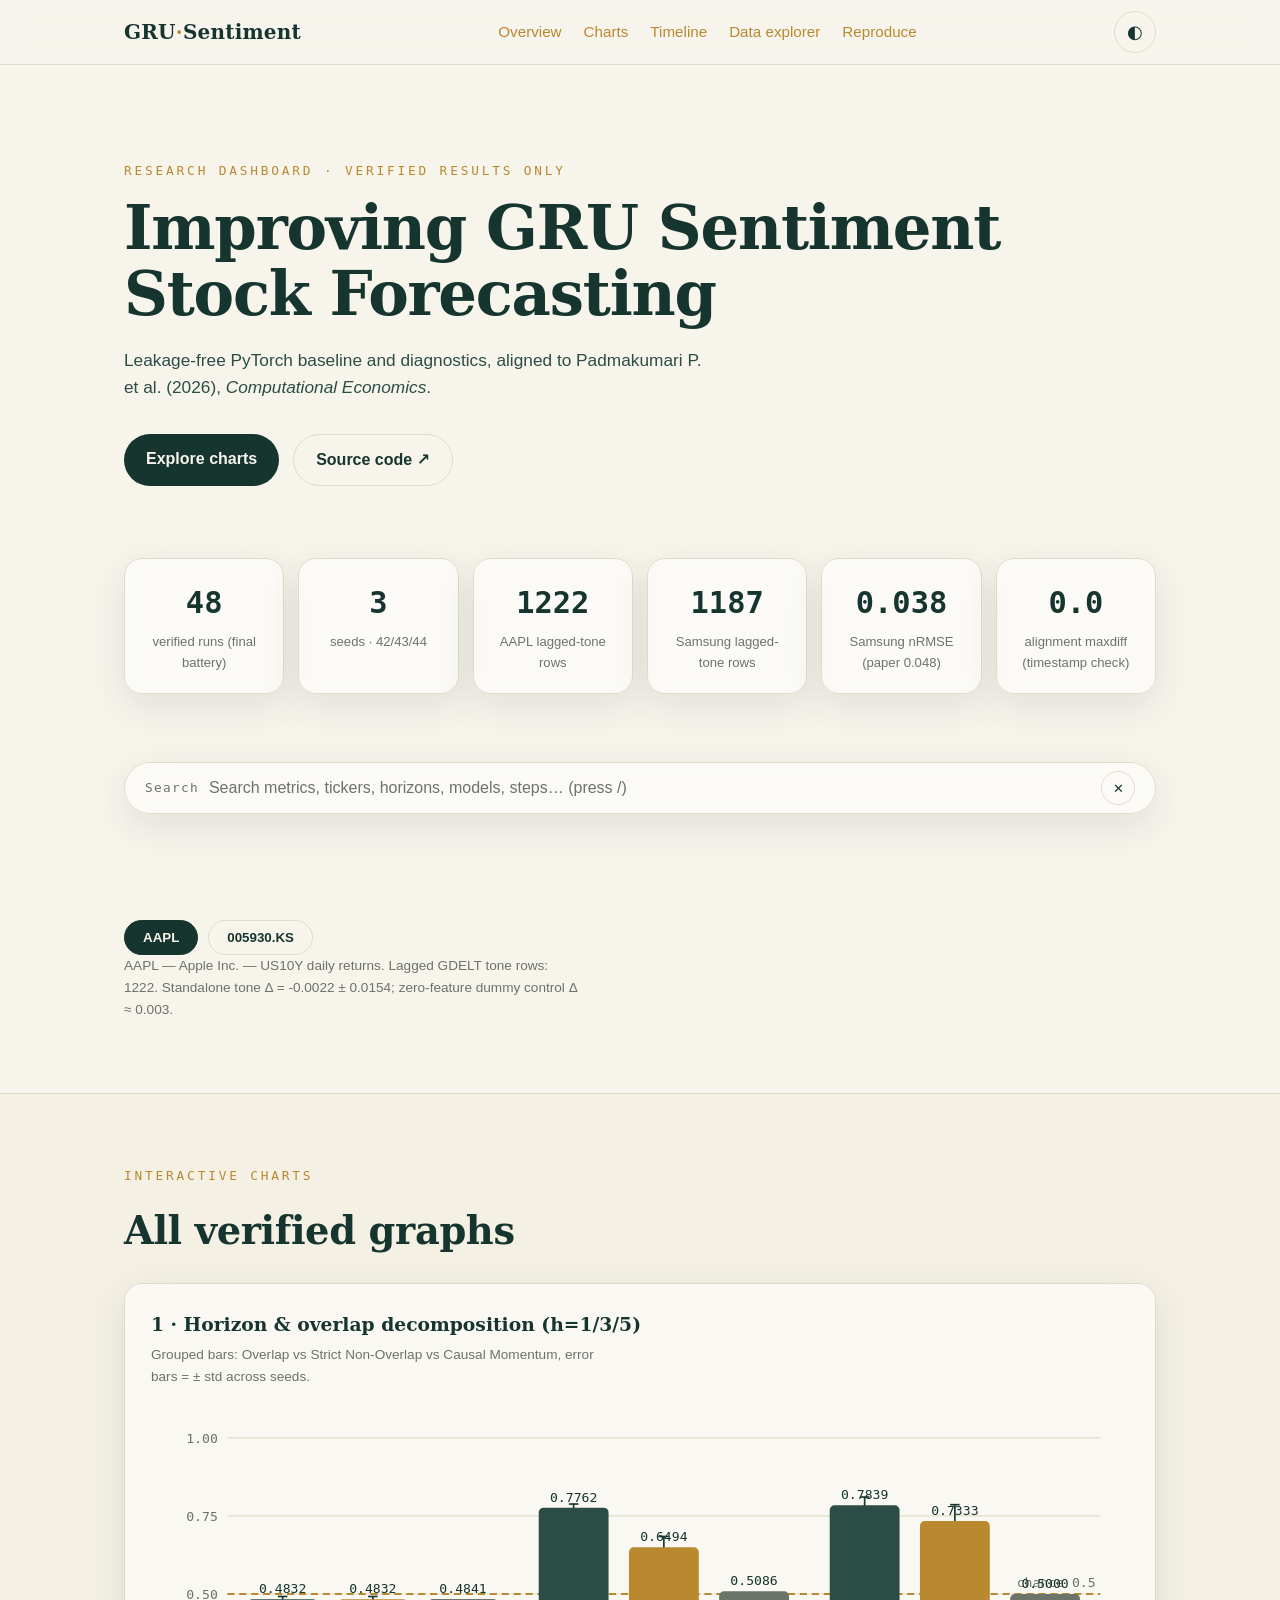
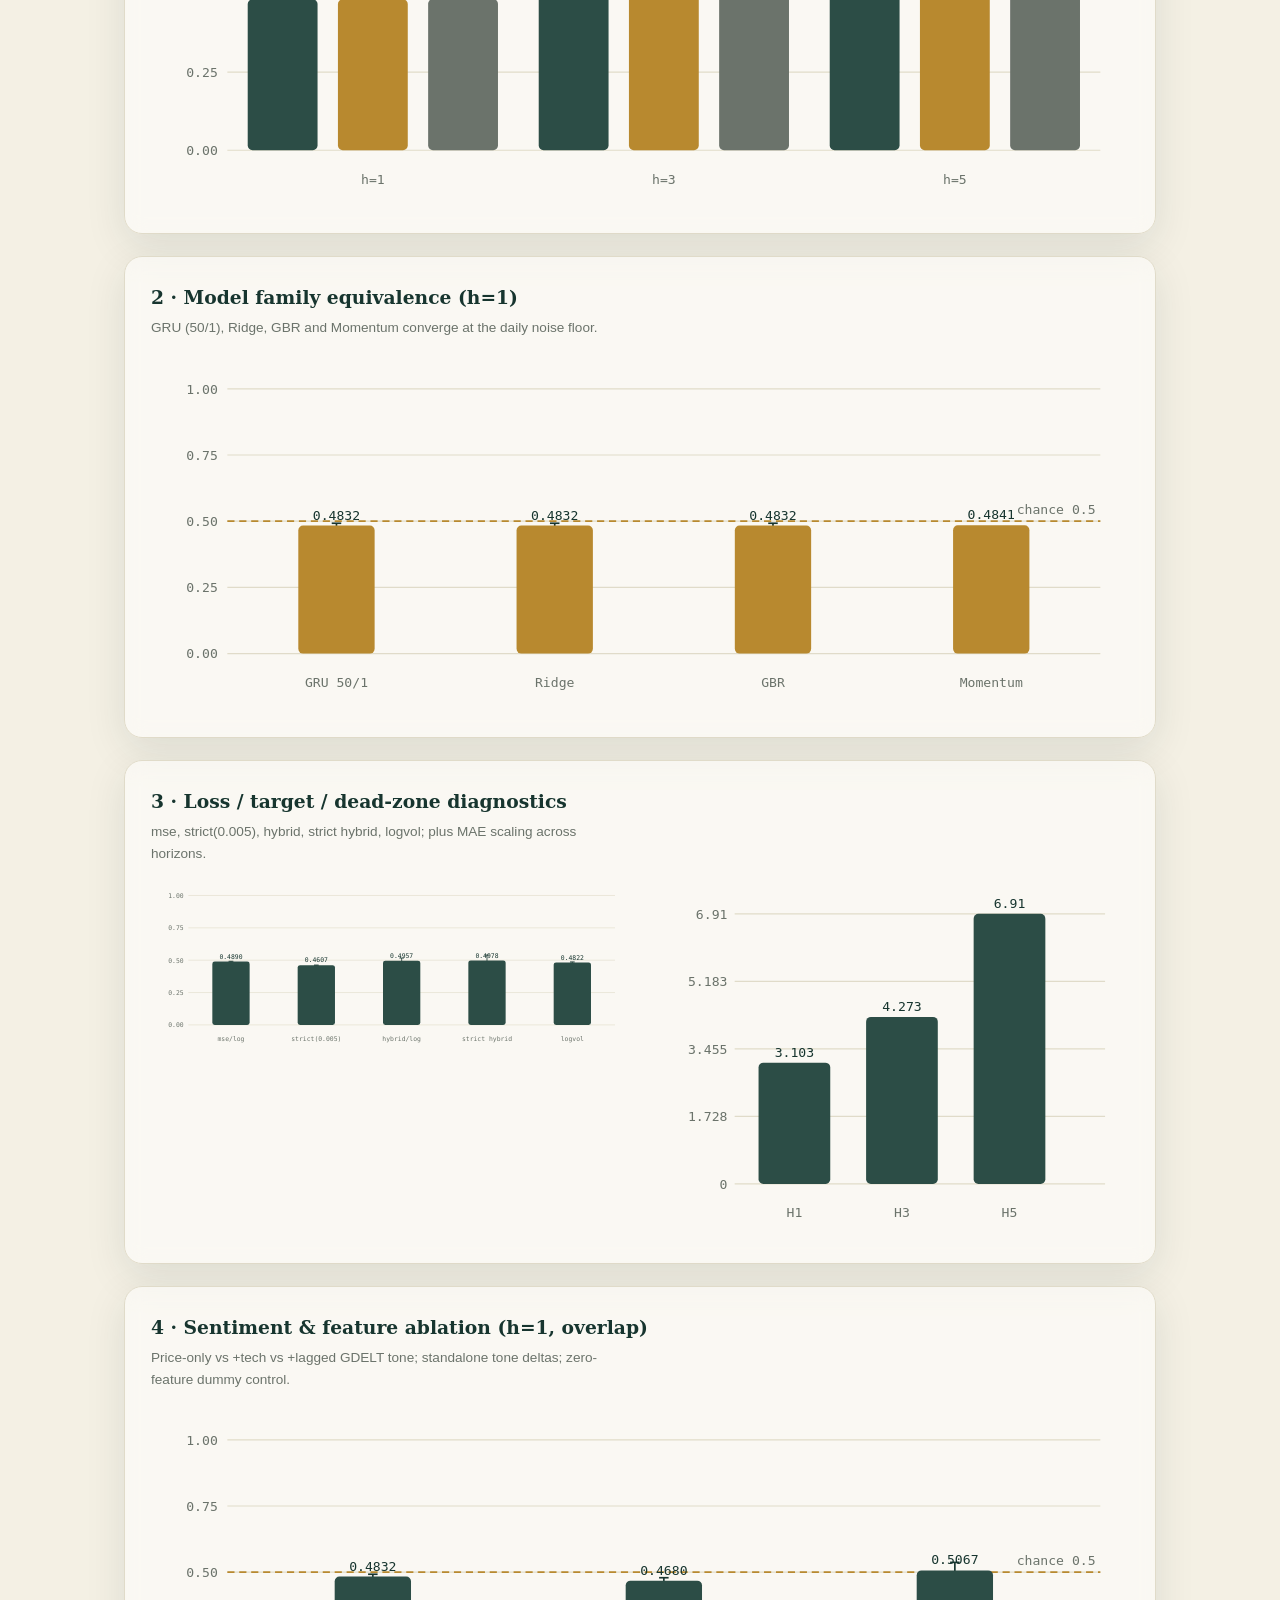
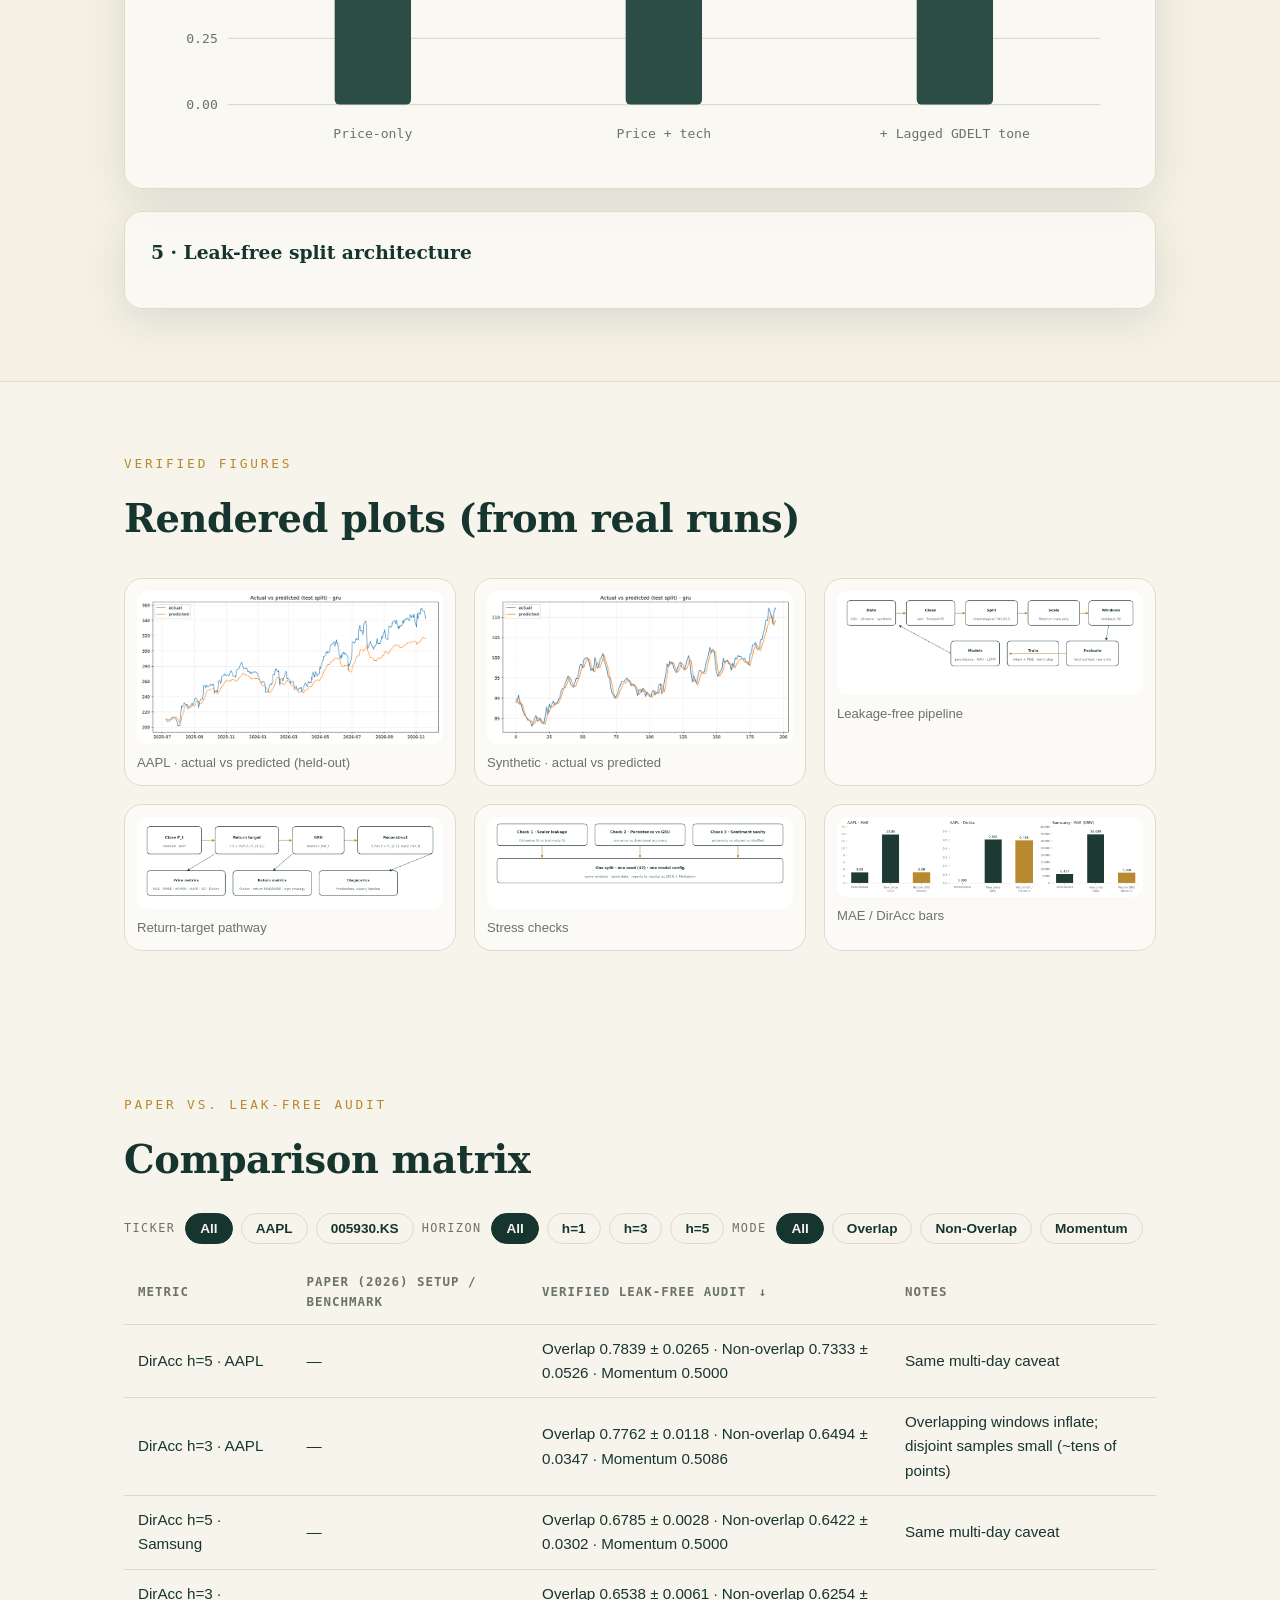
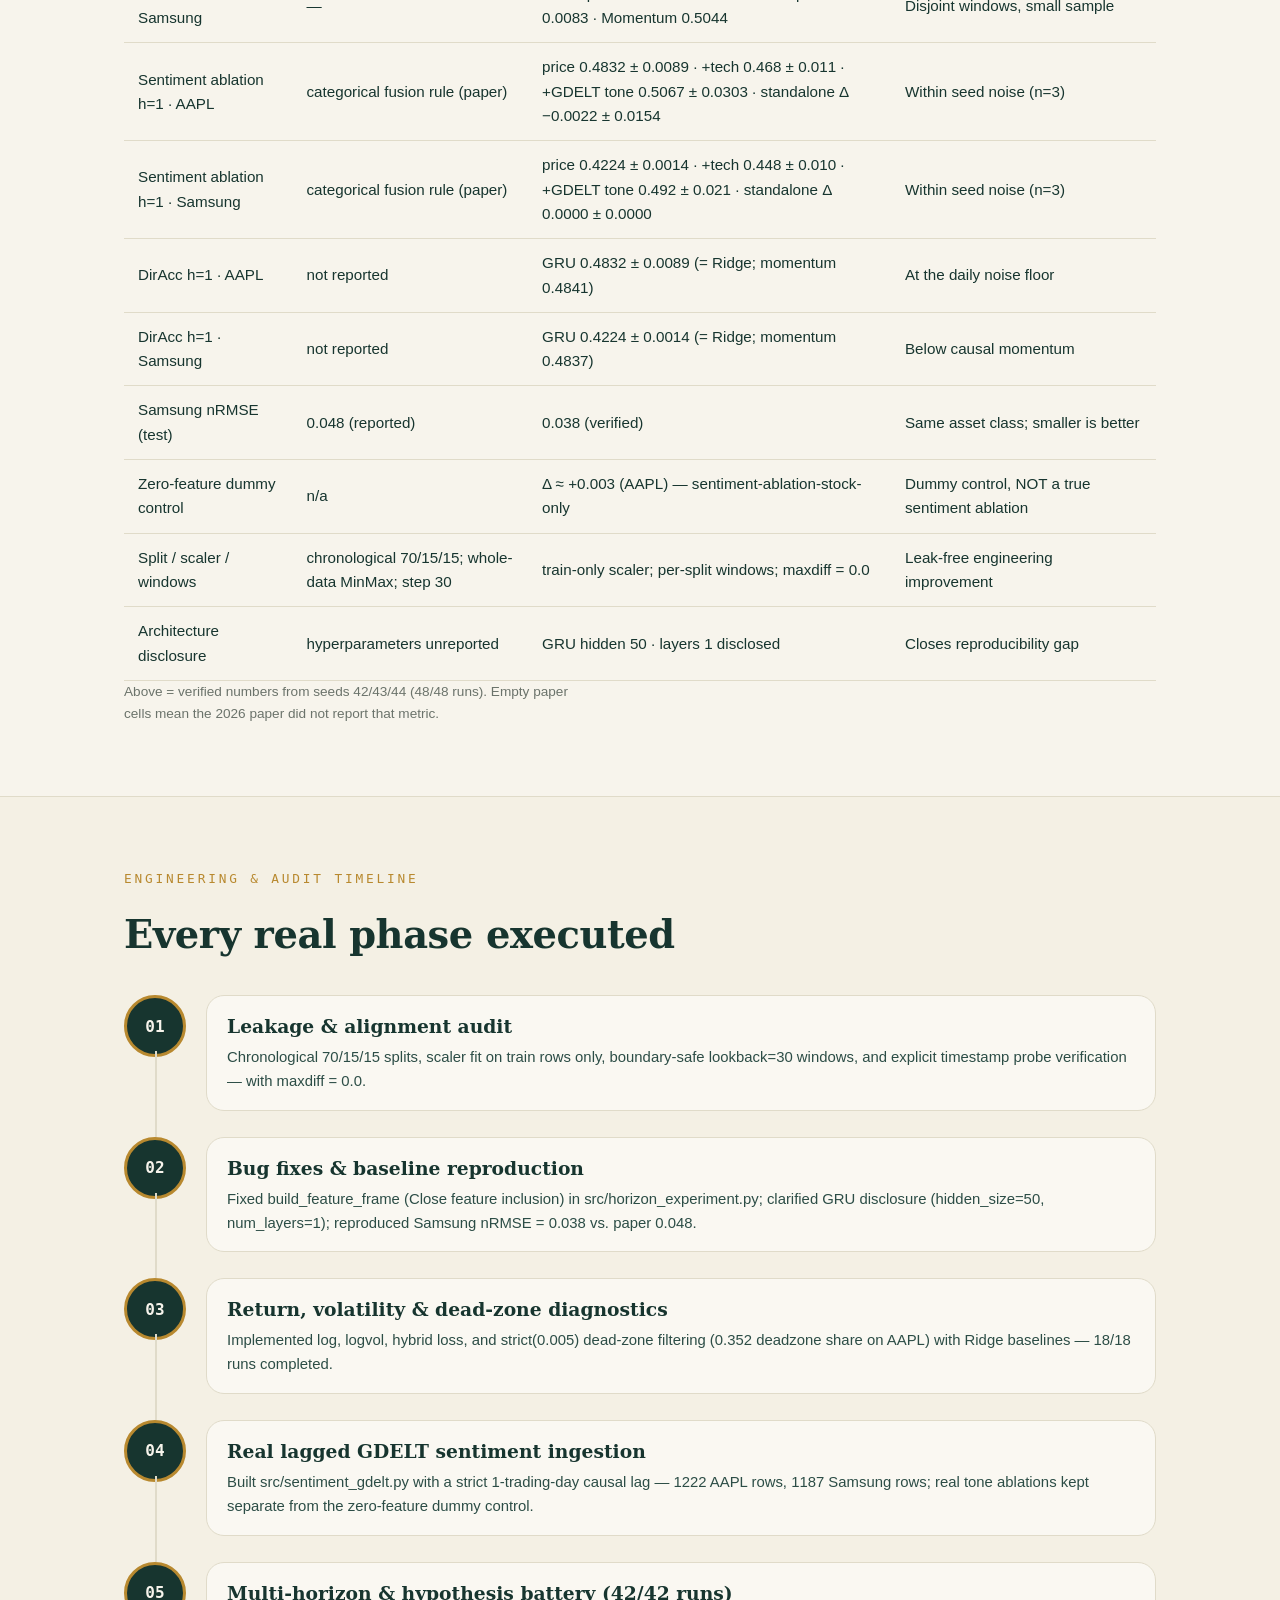
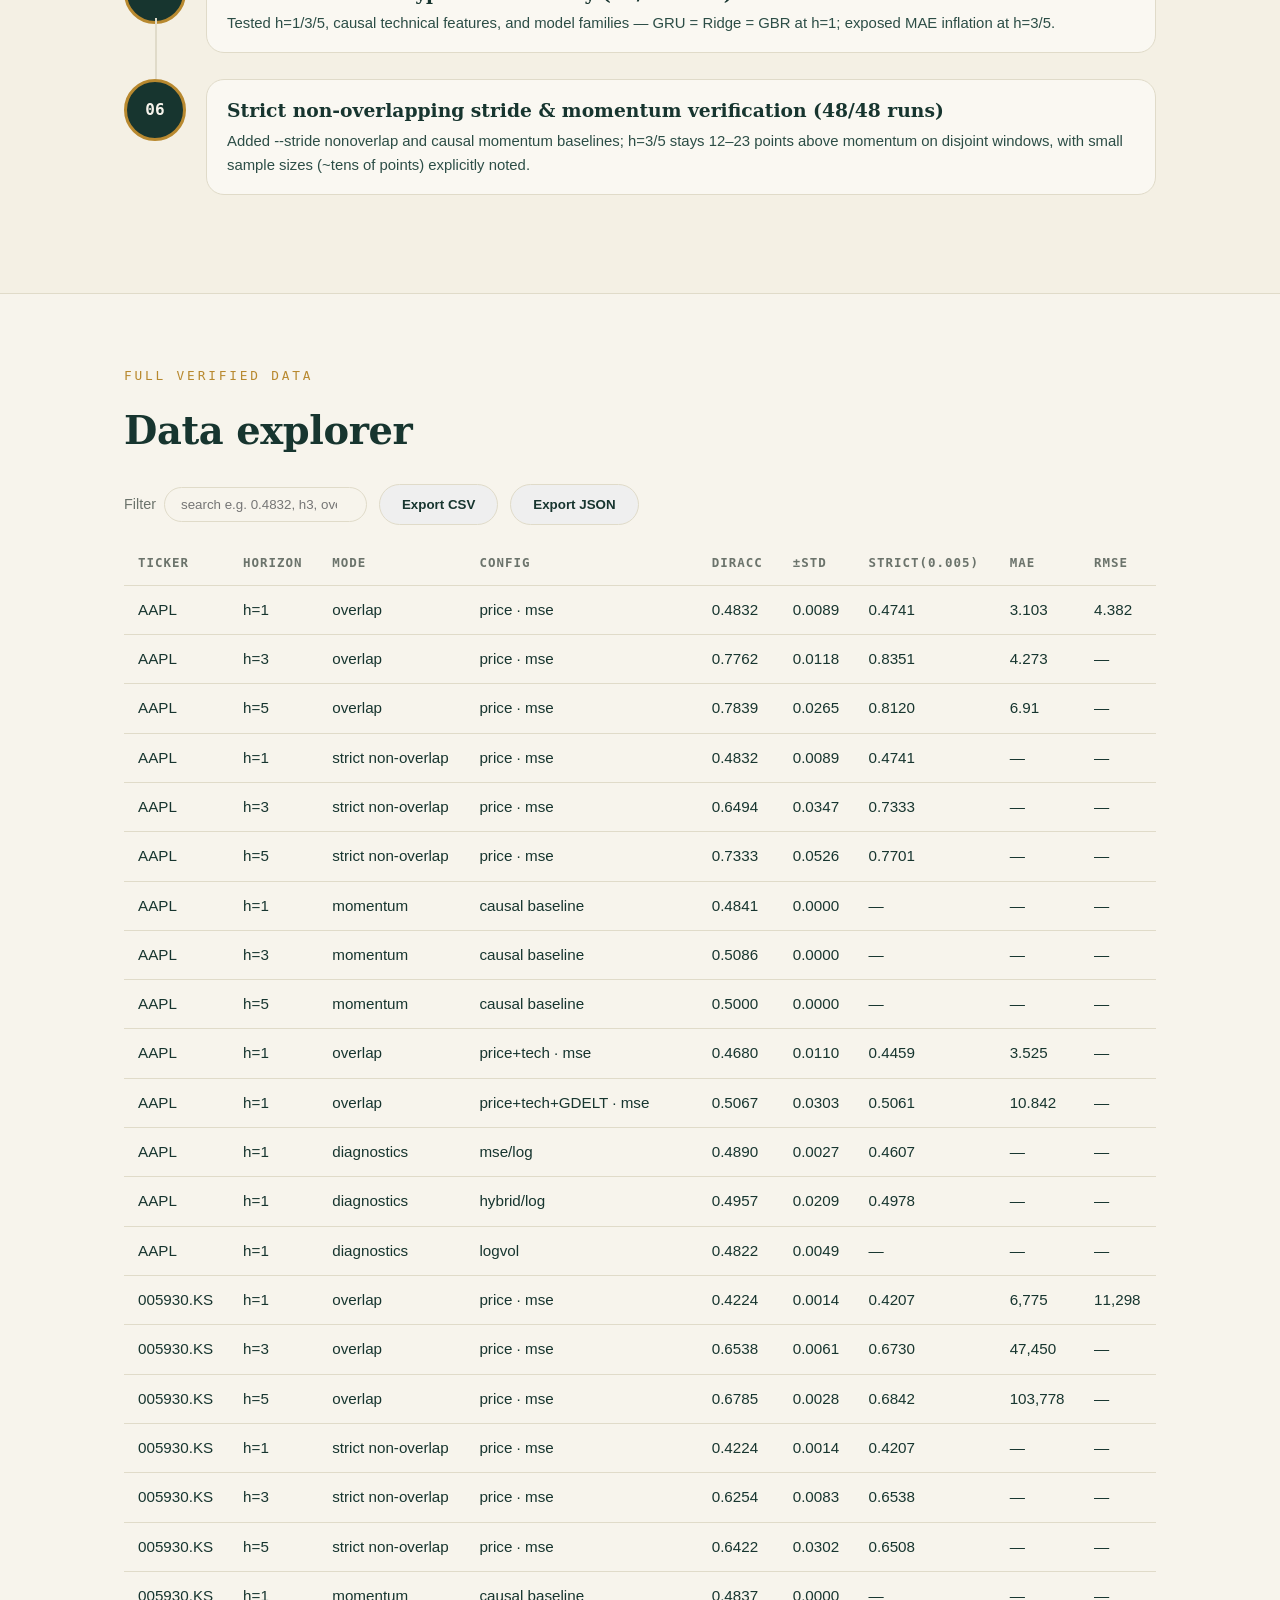
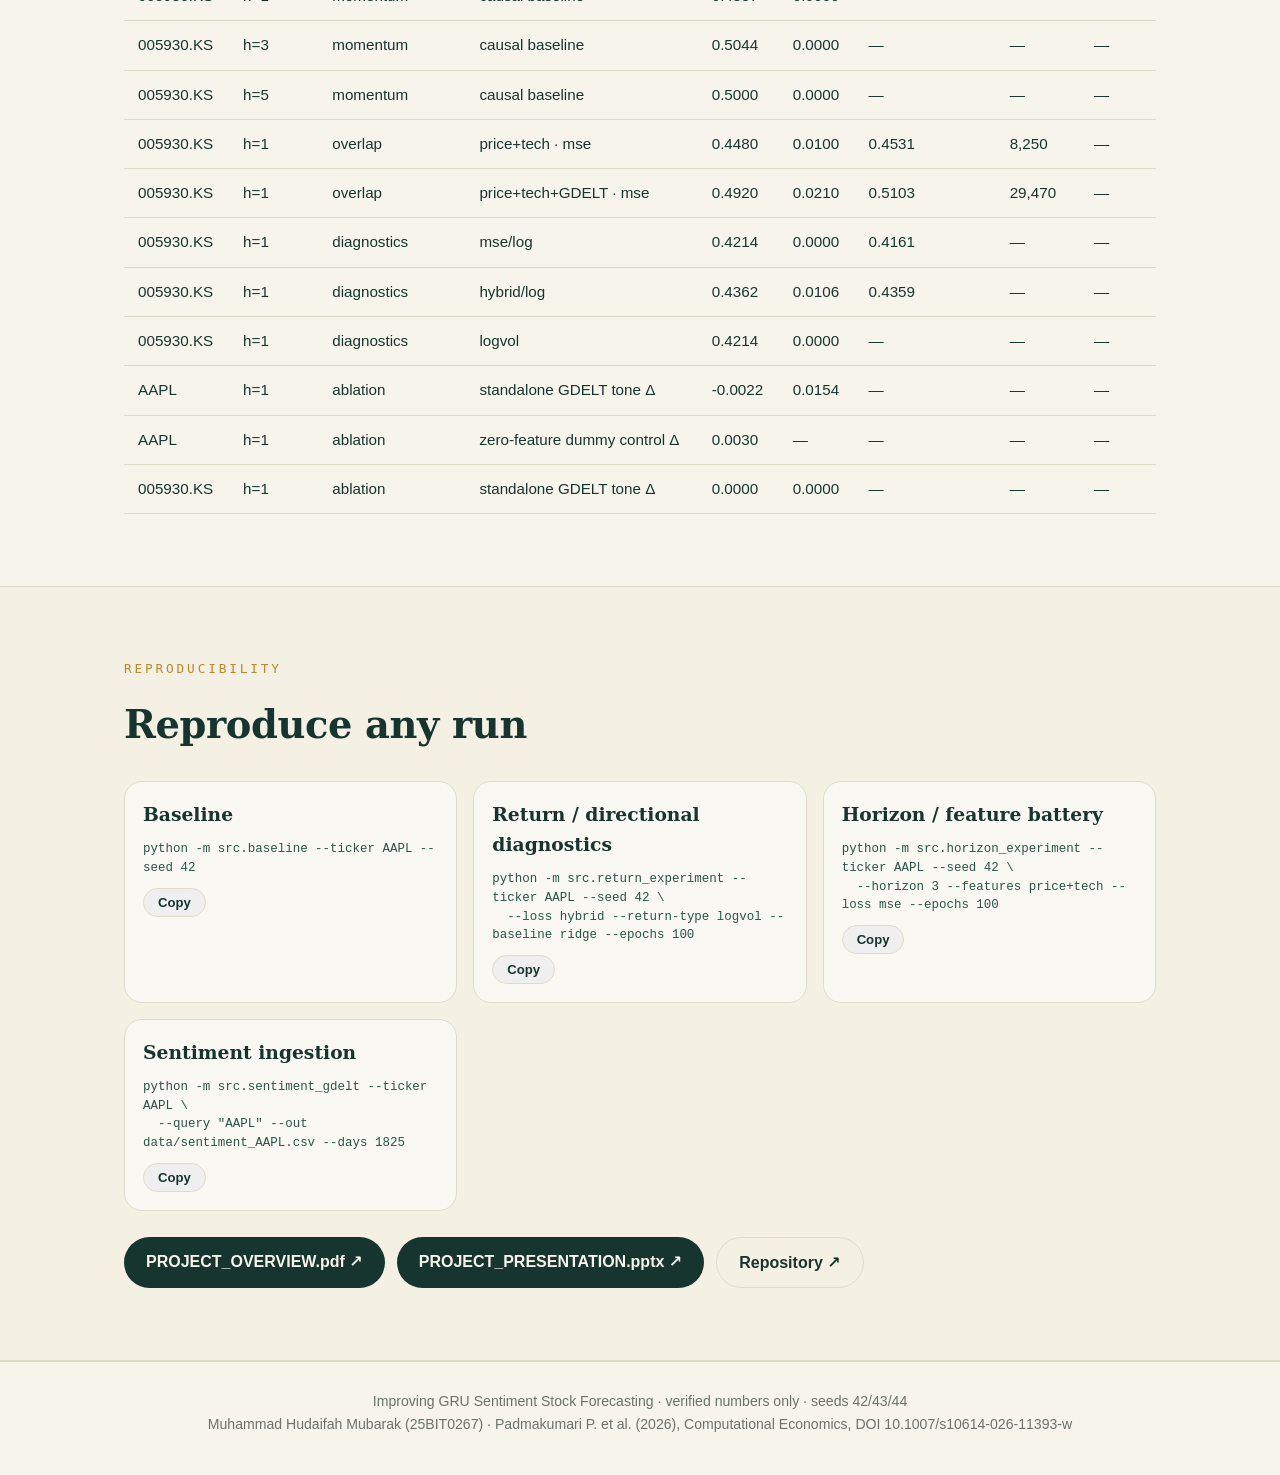
==== commit 212895af: "feat: paper-vs-audit matrix, filters, sortable columns, global live search" ====
--- a/docs/index.html
+++ b/docs/index.html
@@ -53,6 +53,18 @@
       </div>
     </section>
 
+    <!-- Live search -->
+    <section class="section search-section" aria-label="Live search">
+      <div class="wrap">
+        <div class="searchbar">
+          <label class="search-label" for="search-metrics">Search</label>
+          <input id="search-metrics" type="search" placeholder="Search metrics, tickers, horizons, models, steps… (press /)" autocomplete="off">
+          <button class="clear-btn" id="searchClear" type="button" aria-label="Clear search">✕</button>
+          <span class="search-count" id="searchCount" aria-live="polite"></span>
+        </div>
+      </div>
+    </section>
+
     <!-- Ticker control -->
     <section class="section" aria-label="Ticker selector">
       <div class="wrap">
@@ -120,6 +132,42 @@
       </div>
     </section>
 
+    <!-- Paper vs audit matrix -->
+    <section class="section" id="paper-audit">
+      <div class="wrap">
+        <p class="kicker">Paper vs. leak-free audit</p>
+        <h2>Comparison matrix</h2>
+        <div class="pills" role="group" aria-label="Filter comparison matrix">
+          <span class="pills-group">Ticker</span>
+          <button class="pill is-active" data-f="ticker" data-v="all">All</button>
+          <button class="pill" data-f="ticker" data-v="AAPL">AAPL</button>
+          <button class="pill" data-f="ticker" data-v="005930.KS">005930.KS</button>
+          <span class="pills-group">Horizon</span>
+          <button class="pill is-active" data-f="h" data-v="all">All</button>
+          <button class="pill" data-f="h" data-v="h=1">h=1</button>
+          <button class="pill" data-f="h" data-v="h=3">h=3</button>
+          <button class="pill" data-f="h" data-v="h=5">h=5</button>
+          <span class="pills-group">Mode</span>
+          <button class="pill is-active" data-f="mode" data-v="all">All</button>
+          <button class="pill" data-f="mode" data-v="Overlap">Overlap</button>
+          <button class="pill" data-f="mode" data-v="Non-Overlap">Non-Overlap</button>
+          <button class="pill" data-f="mode" data-v="Momentum">Momentum</button>
+        </div>
+        <div class="table-wrap">
+          <table id="auditTable">
+            <thead><tr>
+              <th class="sortable" data-key="label">Metric <span class="sort-arrow" aria-hidden="true"></span></th>
+              <th>Paper (2026) setup / benchmark</th>
+              <th class="sortable" data-key="val">Verified leak-free audit <span class="sort-arrow" aria-hidden="true"></span></th>
+              <th>Notes</th>
+            </tr></thead>
+            <tbody></tbody>
+          </table>
+        </div>
+        <p class="muted small" id="matrixFoot"></p>
+      </div>
+    </section>
+
     <!-- Timeline -->
     <section class="section section-alt" id="timeline">
       <div class="wrap">
--- a/docs/styles.css
+++ b/docs/styles.css
@@ -255,3 +255,34 @@
   .chart-split { grid-template-columns: 1fr; }
   .nav-links { display: none; }
 }
+
+/* ------------------------------------------------------------------ search */
+.search-section { padding: 12px 0 8px; }
+.searchbar {
+  display: flex; align-items: center; gap: 10px;
+  background: var(--card); border: 1px solid var(--hair); border-radius: 999px;
+  padding: 8px 10px 8px 20px; box-shadow: var(--shadow); backdrop-filter: blur(10px);
+}
+.search-label { font-family: var(--font-mono); font-size: .8rem; color: var(--mut); letter-spacing: .1em; }
+#search-metrics { flex: 1; background: transparent; border: none; outline: none; color: var(--ink); font-size: 1rem; }
+#search-metrics::placeholder { color: var(--mut); }
+.clear-btn { background: transparent; border: 1px solid var(--hair); color: var(--ink); width: 34px; height: 34px; border-radius: 50%; cursor: pointer; }
+.search-count { font-family: var(--font-mono); font-size: .78rem; color: var(--mut); white-space: nowrap; }
+
+/* ------------------------------------------------------------------ pills */
+.pills { display: flex; gap: 8px; align-items: center; flex-wrap: wrap; margin-top: 22px; }
+.pills-group { font-family: var(--font-mono); font-size: .74rem; letter-spacing: .12em; color: var(--mut); text-transform: uppercase; margin-right: 2px; }
+.pill { padding: 7px 14px; border-radius: 999px; border: 1px solid var(--hair); background: transparent; color: var(--ink); font-weight: 600; cursor: pointer; font-size: .85rem; }
+.pill:hover { border-color: var(--brass); }
+.pill.is-active { background: var(--ink); color: var(--paper); border-color: var(--ink); }
+html[data-theme="dark"] .pill.is-active { background: var(--brass); color: #111; border-color: var(--brass); }
+
+/* ------------------------------------------------------------------ sortable */
+th.sortable { cursor: pointer; user-select: none; }
+th.sortable:hover { color: var(--brass); }
+.sort-arrow { display: inline-block; margin-left: 4px; }
+th.asc .sort-arrow::after { content: "↑"; }
+th.desc .sort-arrow::after { content: "↓"; }
+
+/* ------------------------------------------------------------------ hidden rows */
+[id].is-hidden { display: none; }
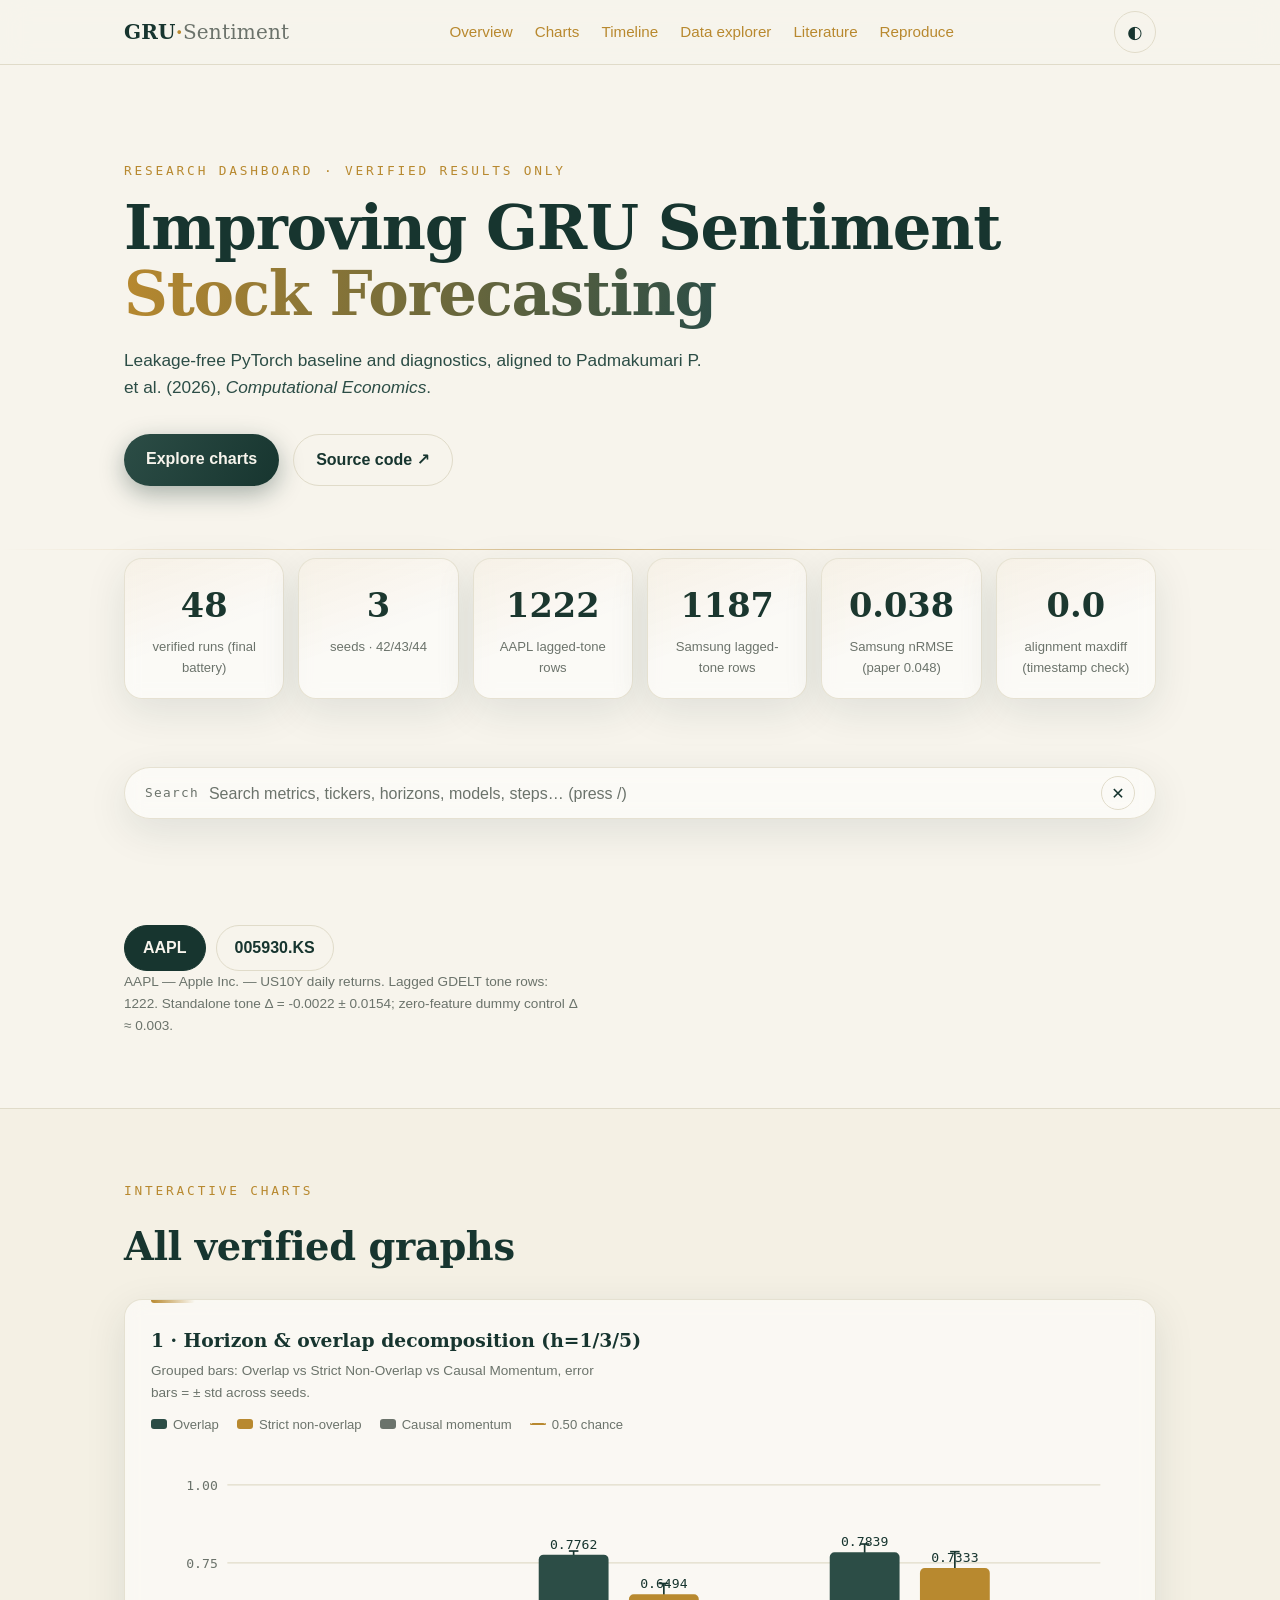
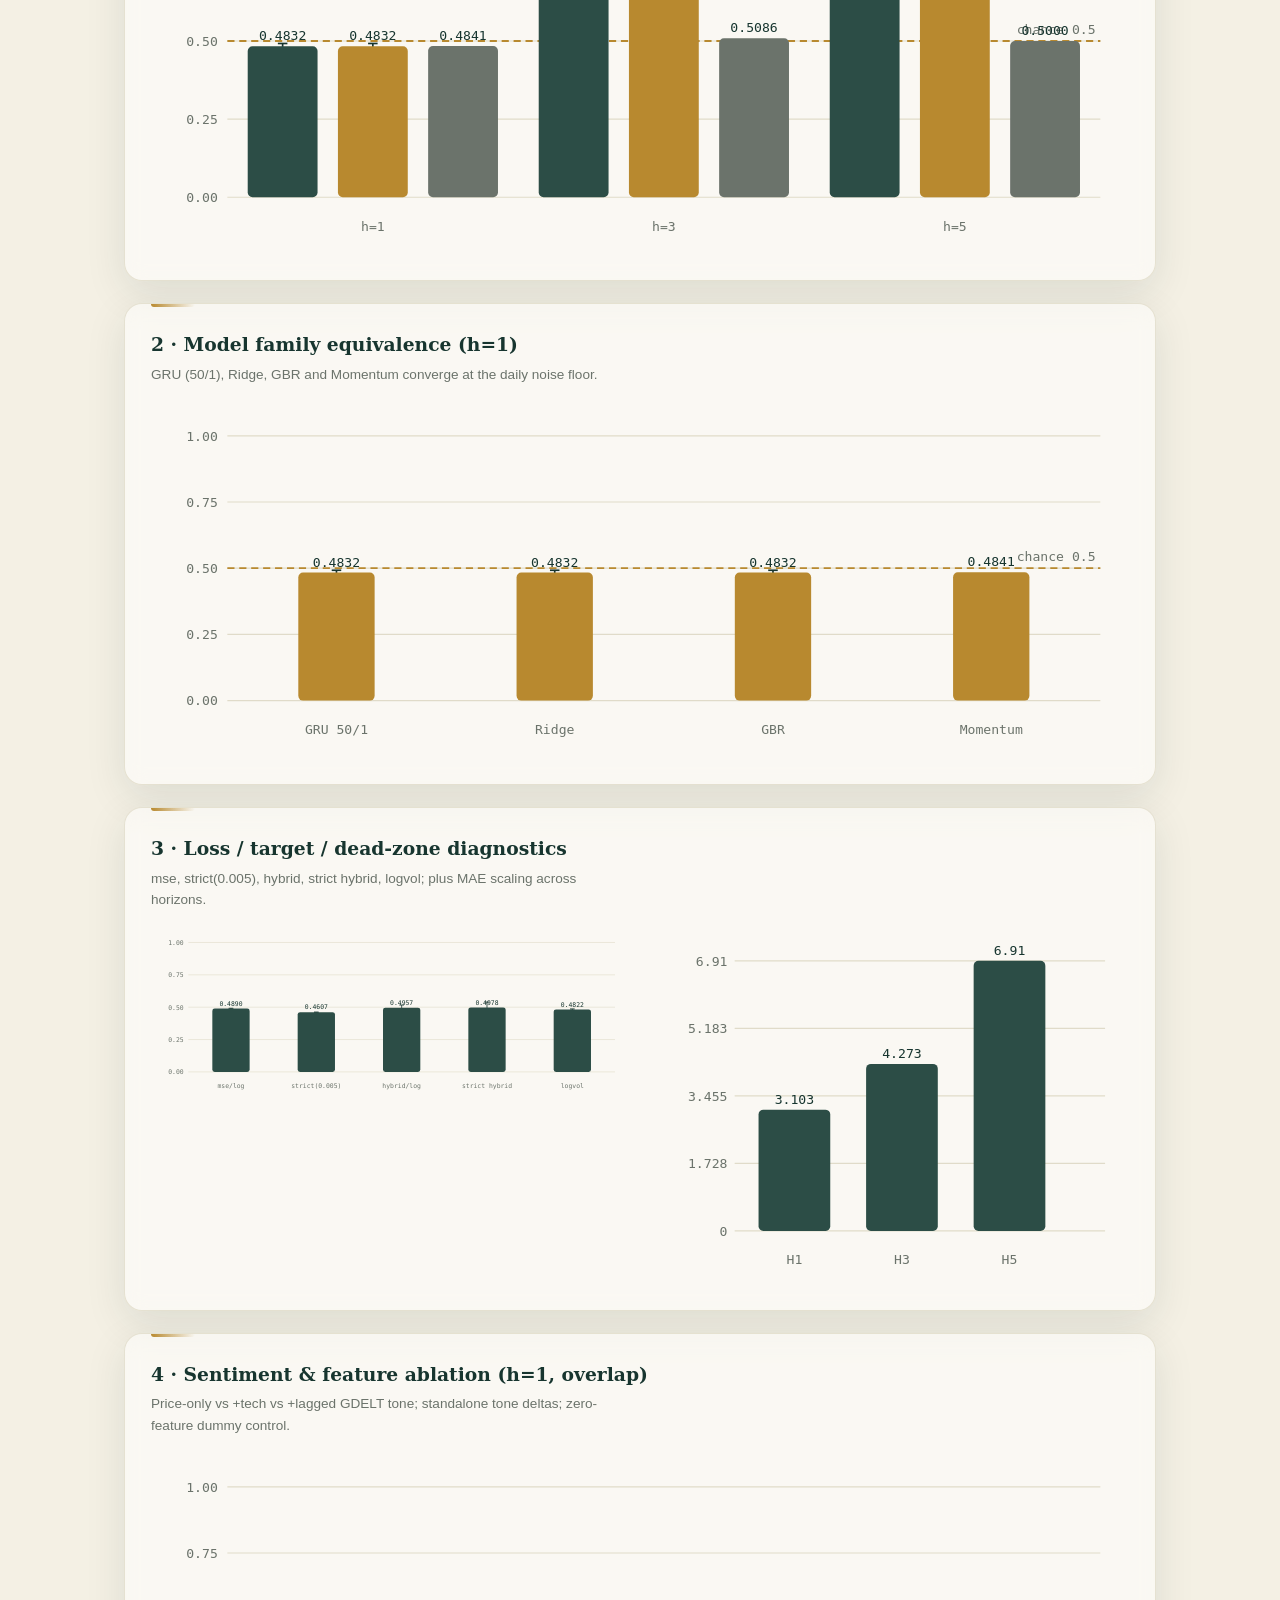
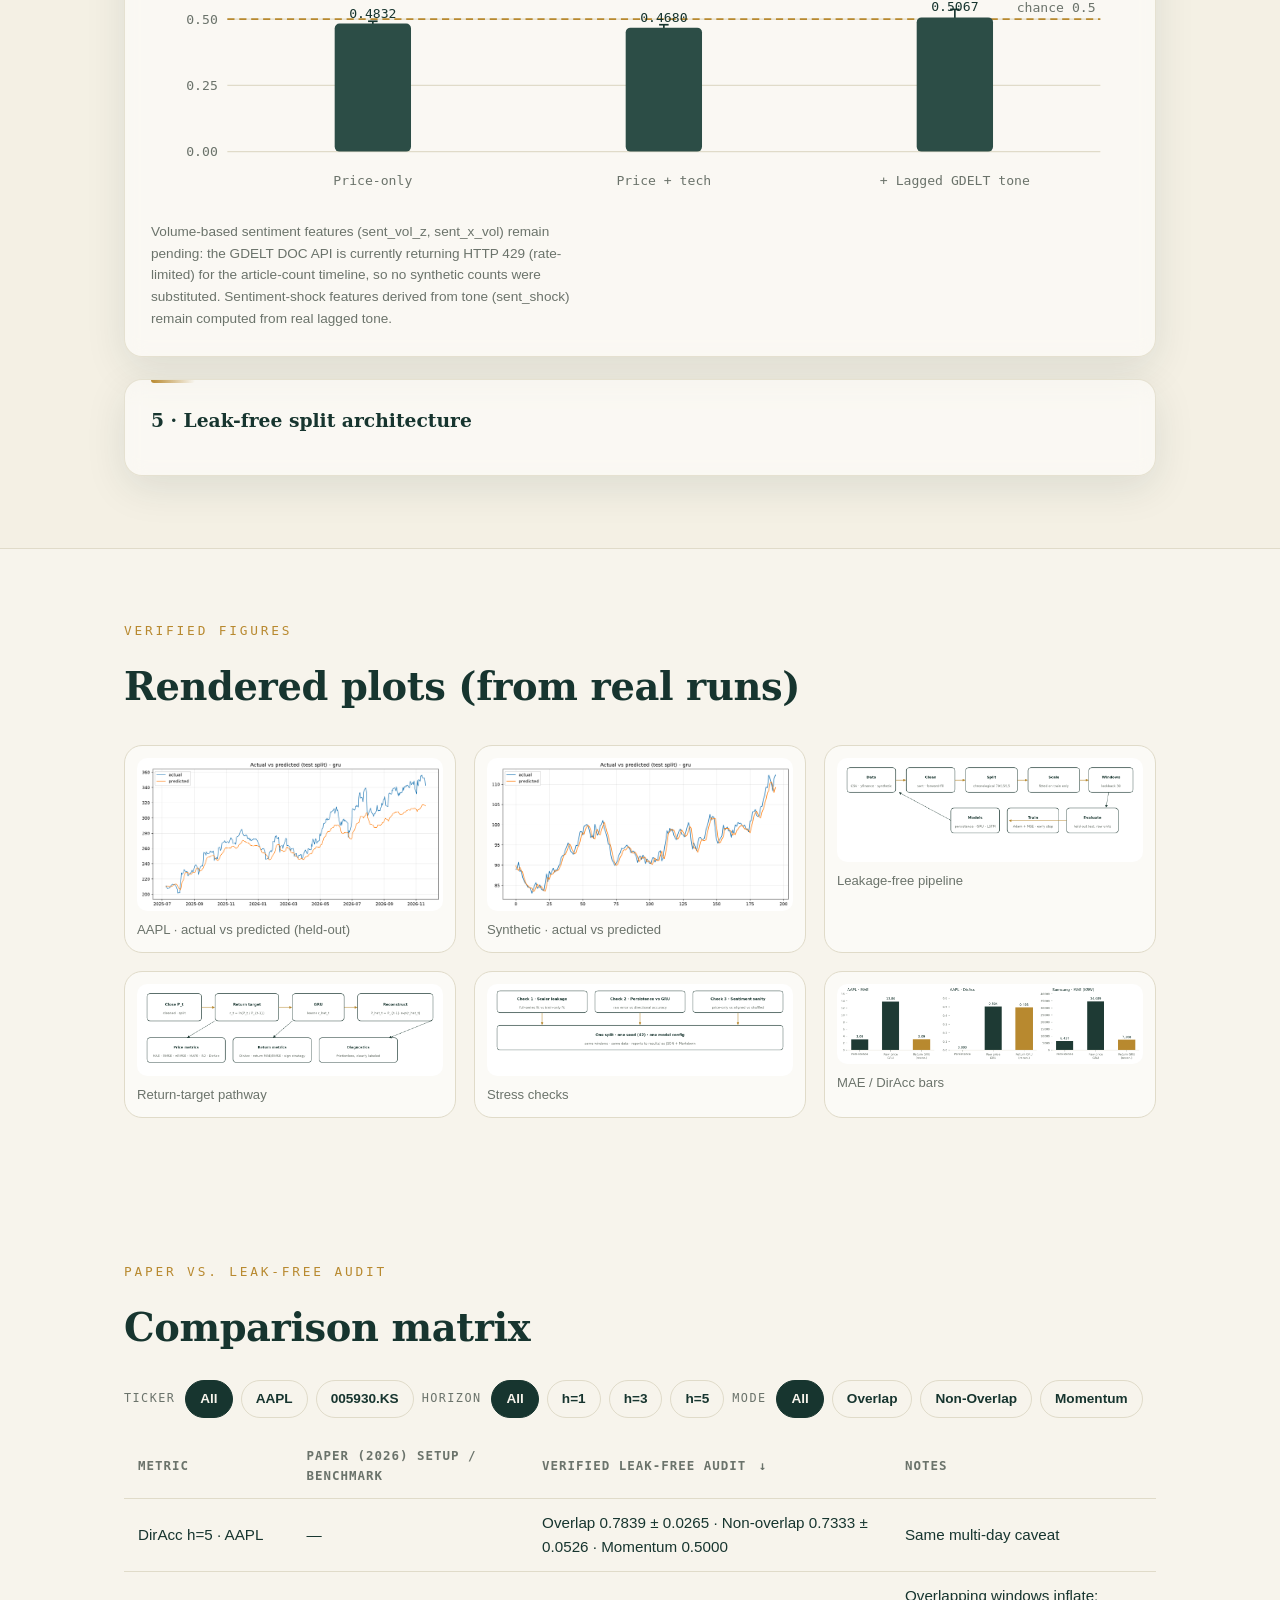
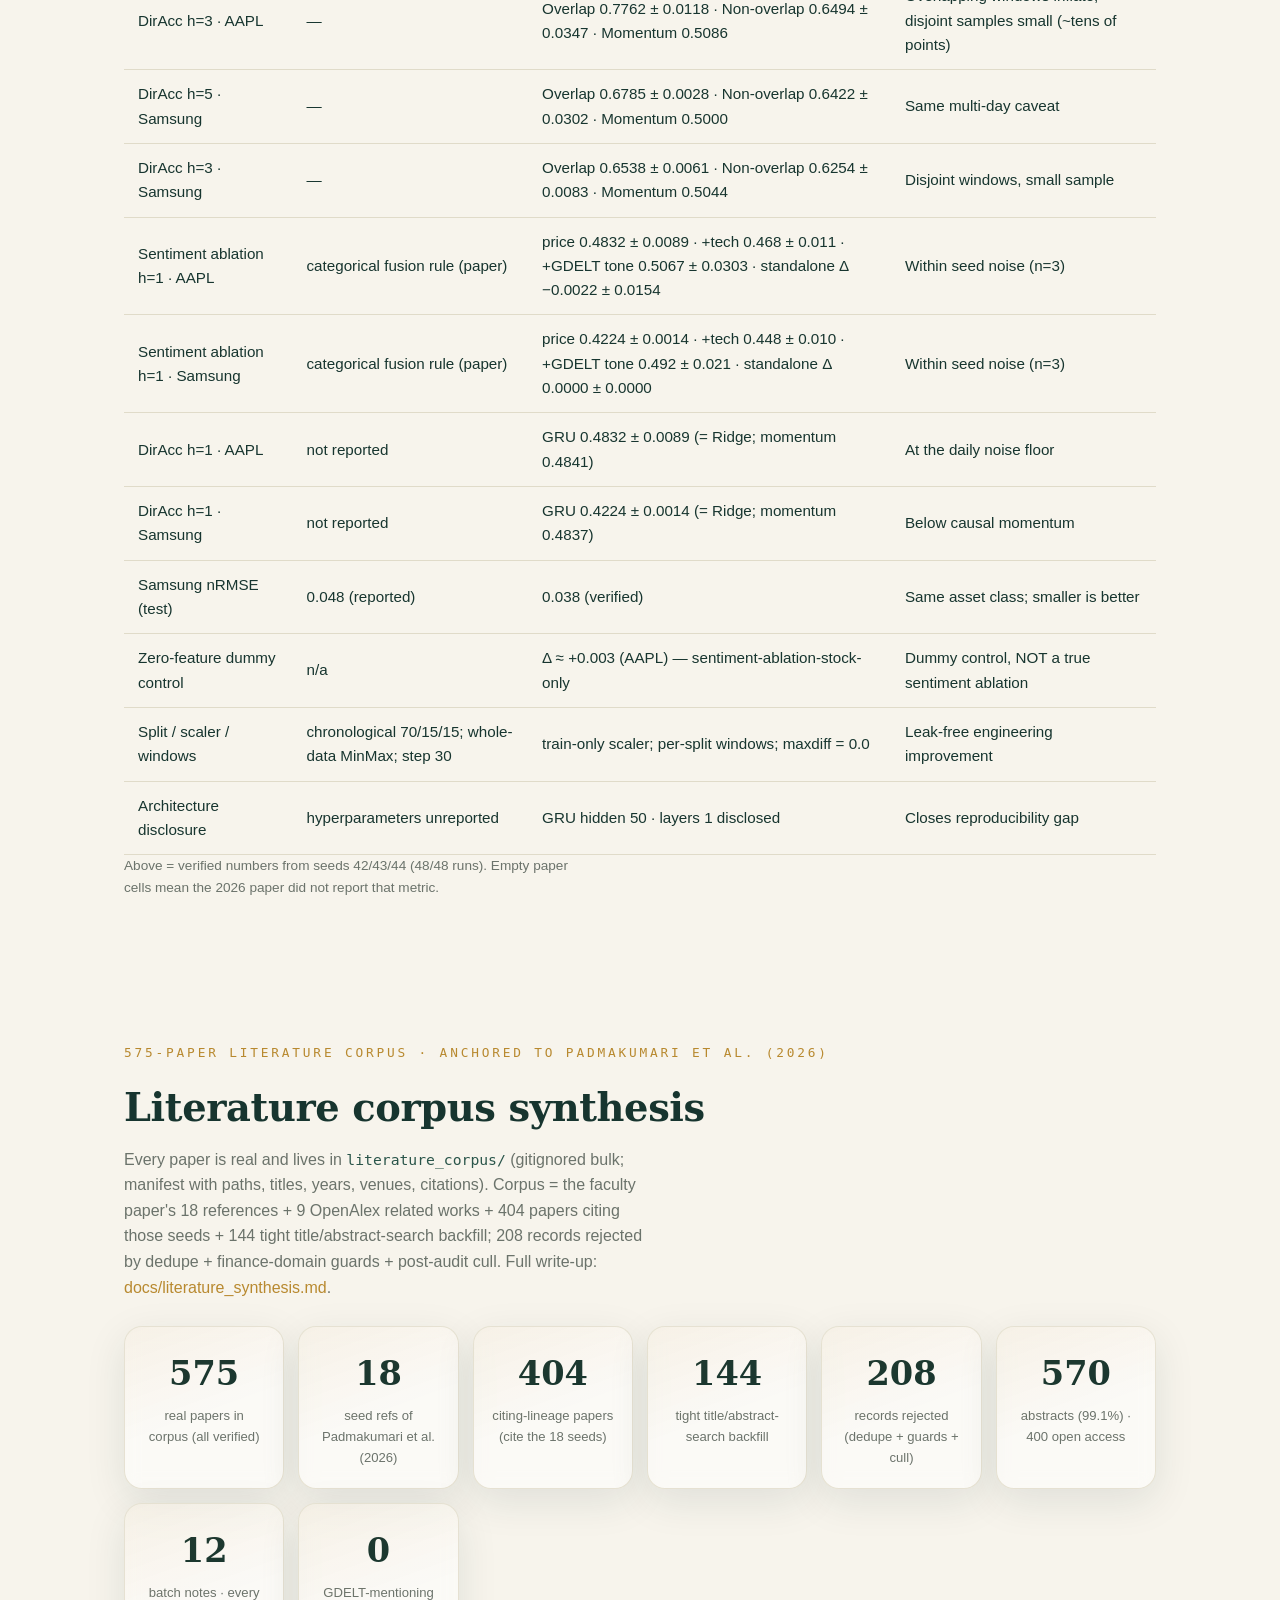
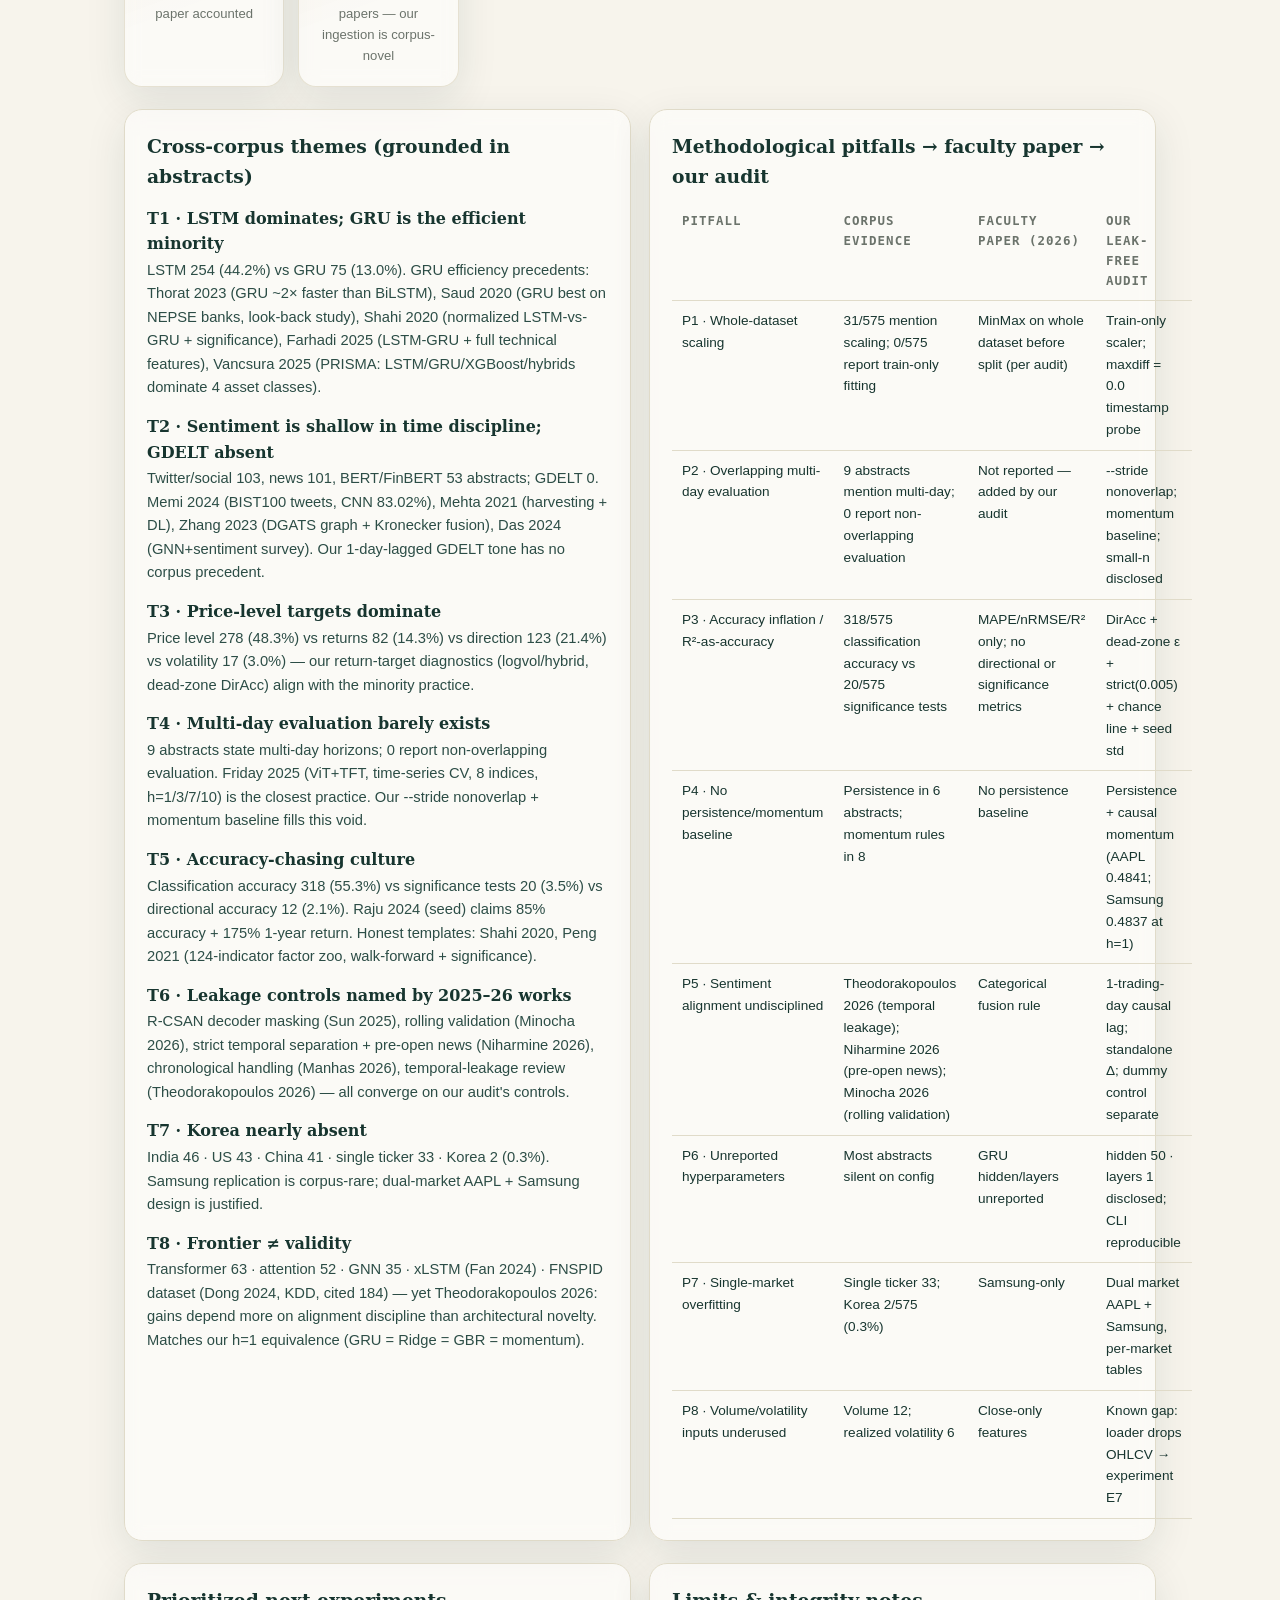
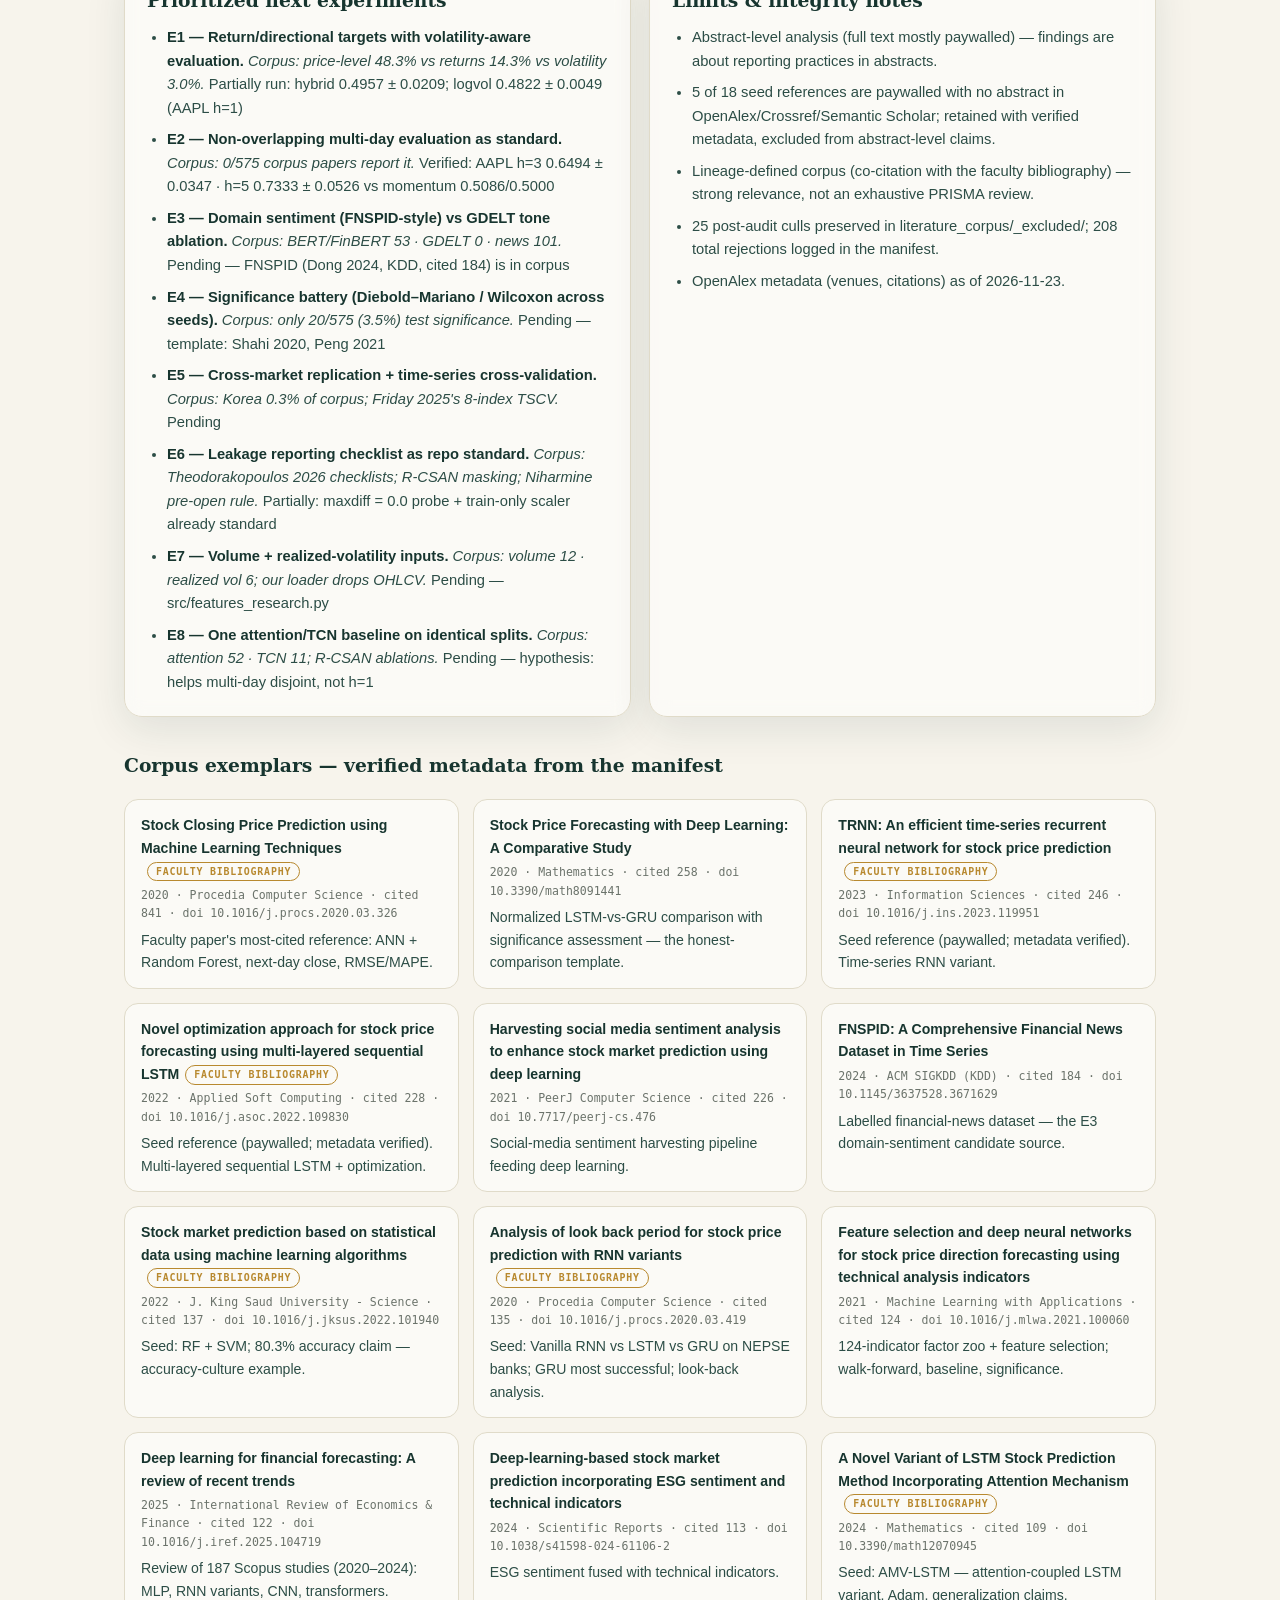
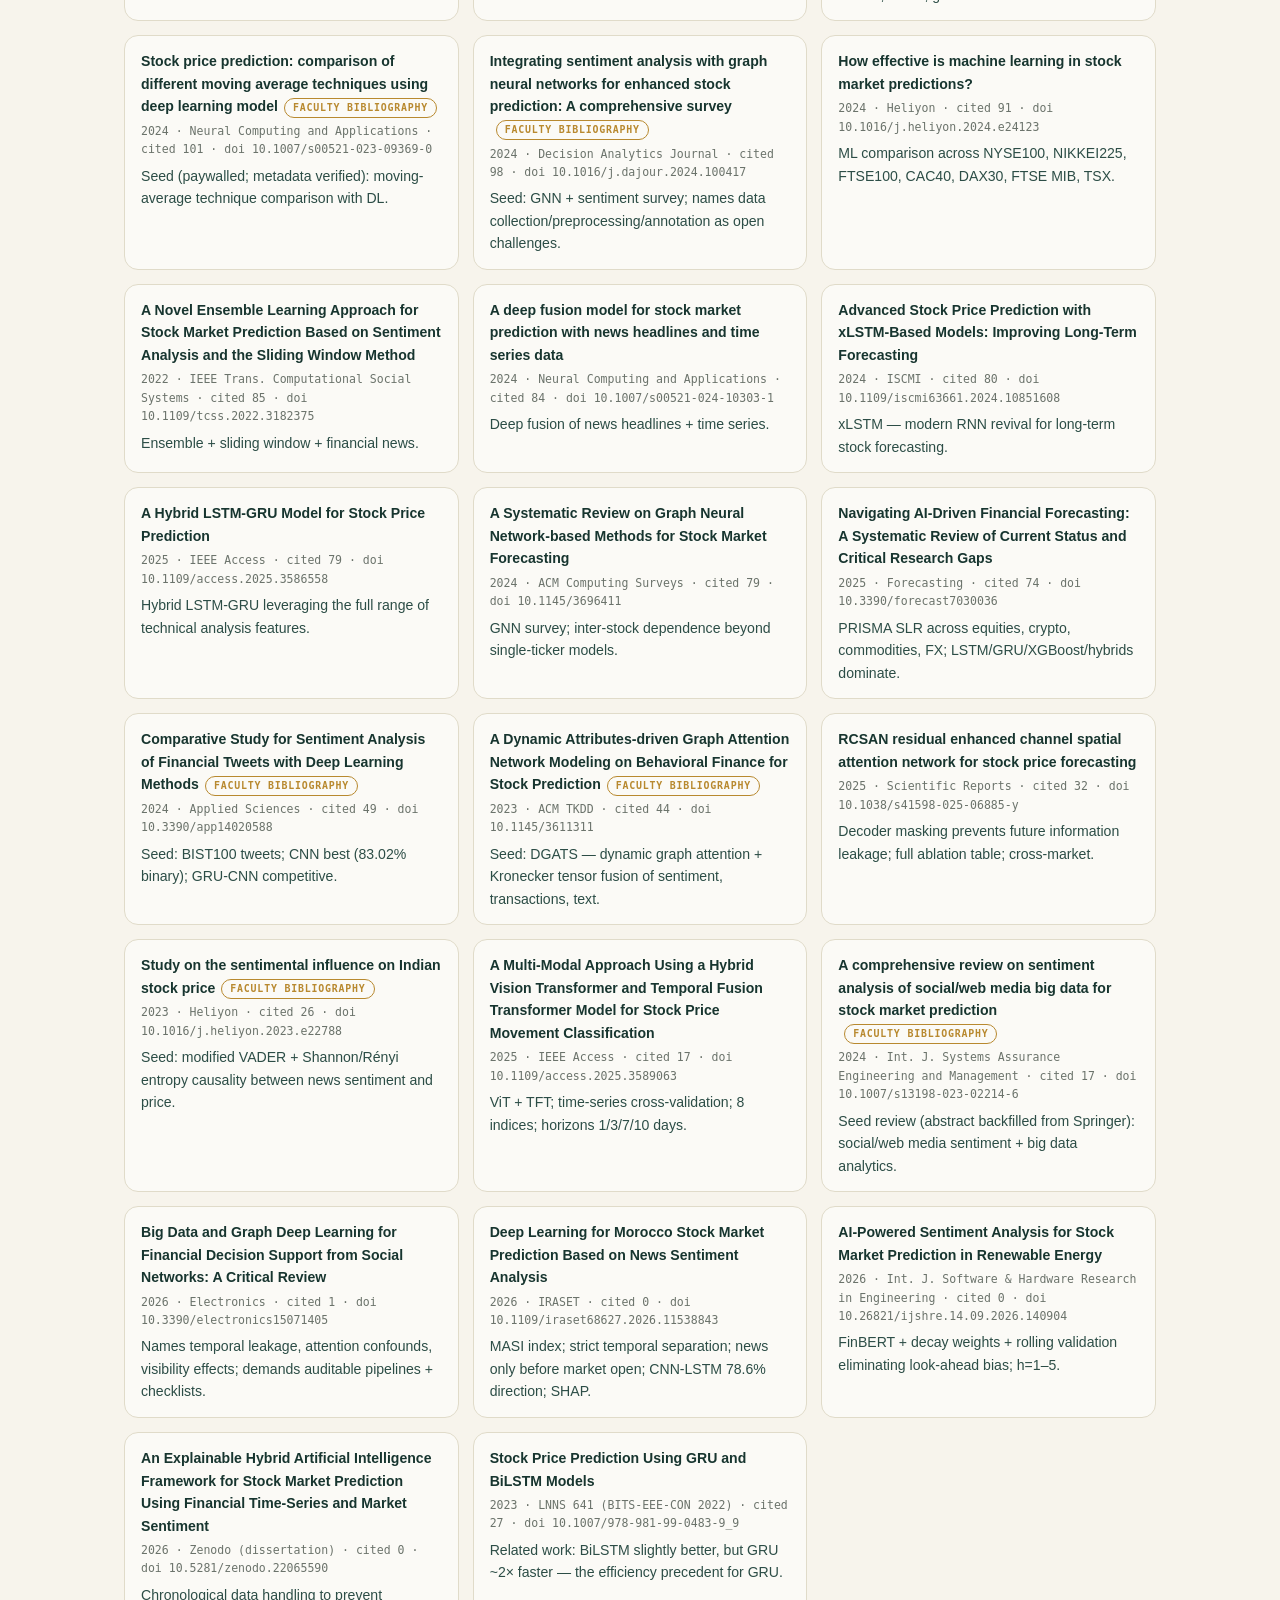
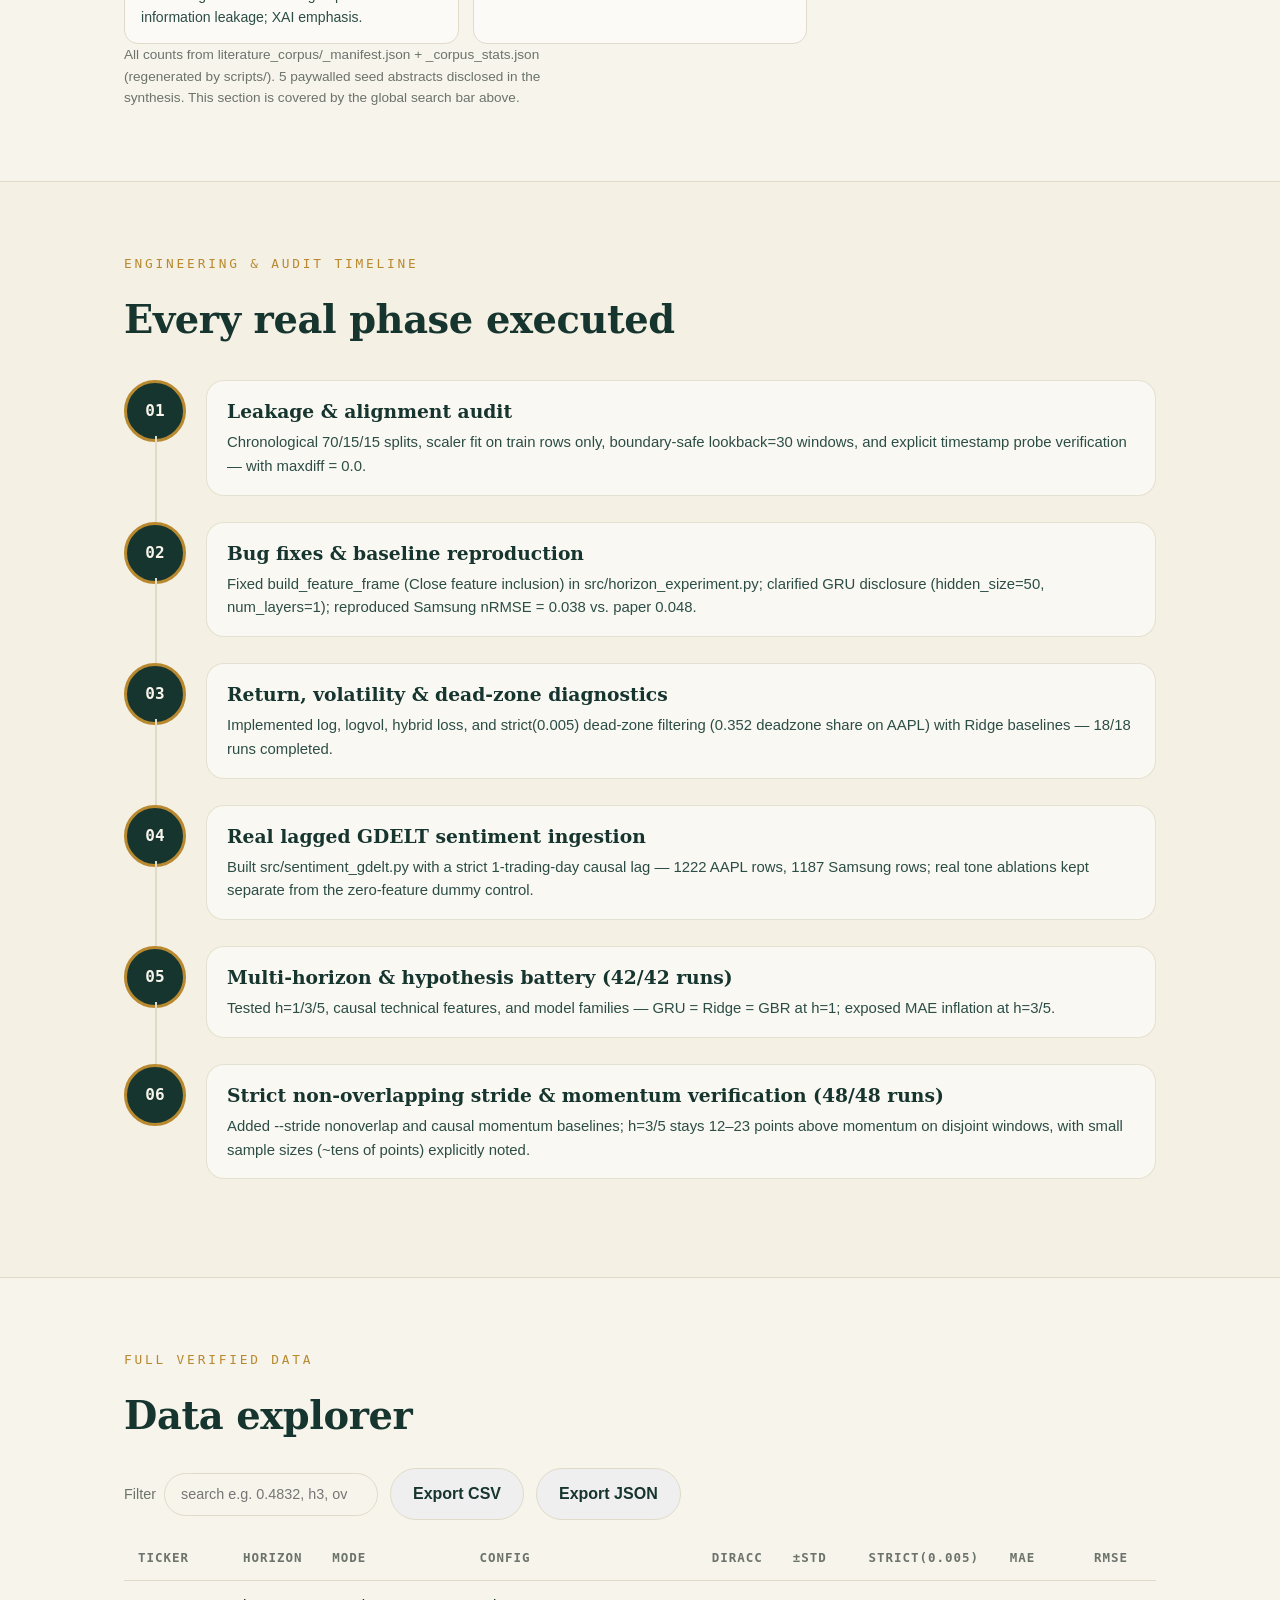
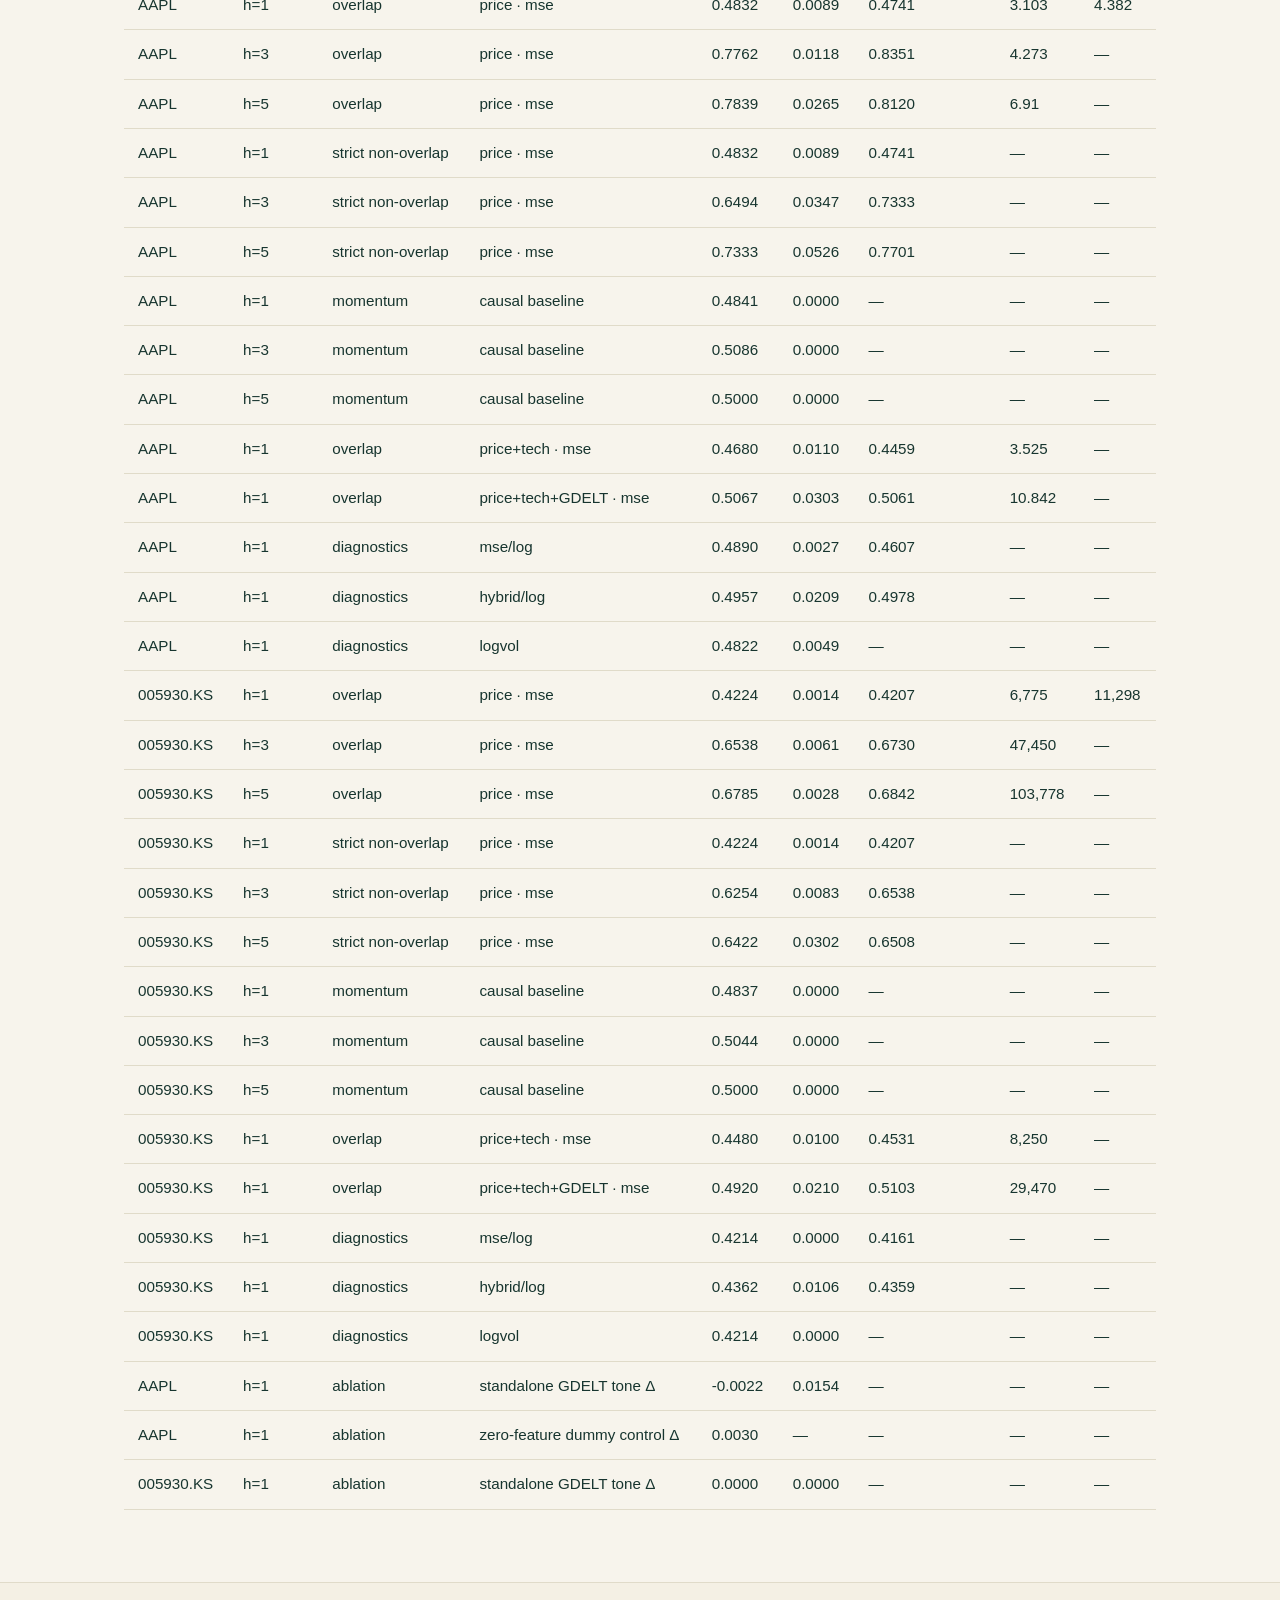
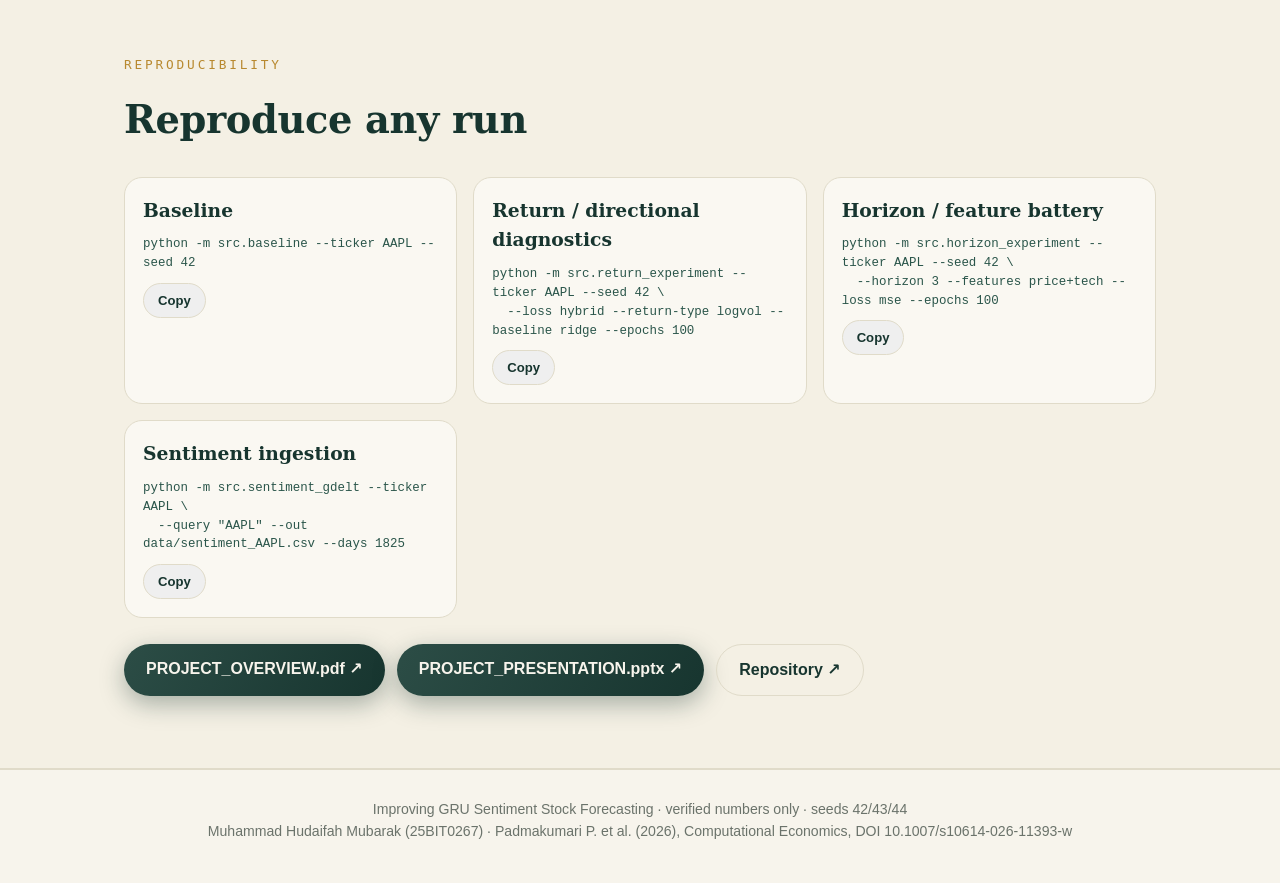
==== commit 557d8b42: "feat: 575-paper literature corpus pipeline + synthesis, dashboard #literature, REV 1.2 PDF Corpus (O" ====
--- a/docs/index.html
+++ b/docs/index.html
@@ -13,12 +13,13 @@
 
   <header class="site-head">
     <nav class="nav wrap" aria-label="Primary">
-      <span class="brand">GRU<span class="brand-dot">·</span>Sentiment</span>
+      <span class="brand">GRU<span class="brand-dot">·</span><span class="brand-soft">Sentiment</span></span>
       <div class="nav-links">
         <a href="#overview">Overview</a>
         <a href="#charts">Charts</a>
         <a href="#timeline">Timeline</a>
         <a href="#explorer">Data explorer</a>
+        <a href="#literature">Literature</a>
         <a href="#reproduce">Reproduce</a>
       </div>
       <button class="theme-toggle" id="themeToggle" type="button" aria-label="Toggle color theme">◐</button>
@@ -31,7 +32,7 @@
     <section class="hero" id="overview">
       <div class="wrap">
         <p class="kicker">Research dashboard · verified results only</p>
-        <h1>Improving GRU Sentiment<br>Stock Forecasting</h1>
+        <h1>Improving GRU Sentiment<br><span class="accent">Stock Forecasting</span></h1>
         <p class="lede">Leakage-free PyTorch baseline and diagnostics, aligned to Padmakumari P.
         et&nbsp;al. (2026), <em>Computational Economics</em>.</p>
         <div class="hero-cta">
@@ -85,6 +86,12 @@
         <div class="chart-card">
           <h3>1 · Horizon &amp; overlap decomposition (h=1/3/5)</h3>
           <p class="muted small">Grouped bars: Overlap vs Strict Non-Overlap vs Causal Momentum, error bars = ± std across seeds.</p>
+          <div class="legend" aria-label="Legend">
+            <span class="legend-item"><i style="background:var(--ink-2)"></i>Overlap</span>
+            <span class="legend-item"><i style="background:var(--brass)"></i>Strict non-overlap</span>
+            <span class="legend-item"><i style="background:var(--mut)"></i>Causal momentum</span>
+            <span class="legend-item"><i style="background:transparent;border-top:2px dashed var(--brass)"></i>0.50 chance</span>
+          </div>
           <div class="chart-box" id="chartHorizon"></div>
         </div>
 
@@ -107,6 +114,10 @@
           <h3>4 · Sentiment &amp; feature ablation (h=1, overlap)</h3>
           <p class="muted small">Price-only vs +tech vs +lagged GDELT tone; standalone tone deltas; zero-feature dummy control.</p>
           <div class="chart-box" id="chartAblation"></div>
+          <p class="muted small" style="margin-top:12px">Volume-based sentiment features
+          (sent_vol_z, sent_x_vol) remain pending: the GDELT DOC API is currently returning HTTP 429
+          (rate-limited) for the article-count timeline, so no synthetic counts were substituted.
+          Sentiment-shock features derived from tone (sent_shock) remain computed from real lagged tone.</p>
         </div>
 
         <div class="chart-card">
@@ -165,6 +176,28 @@
           </table>
         </div>
         <p class="muted small" id="matrixFoot"></p>
+        <p class="muted small empty-state" id="matrixEmpty" hidden>No rows match the current filters / search — <button class="btn btn-ghost" id="matrixReset" type="button">Reset</button></p>
+      </div>
+    </section>
+
+    <!-- Literature corpus synthesis -->
+    <section class="section" id="literature">
+      <div class="wrap">
+        <p class="kicker">575-paper literature corpus · anchored to Padmakumari et al. (2026)</p>
+        <h2>Literature corpus synthesis</h2>
+        <p class="muted">Every paper is real and lives in <code>literature_corpus/</code> (gitignored bulk; manifest with paths, titles, years, venues, citations). Corpus = the faculty paper's 18 references + 9 OpenAlex related works + 404 papers citing those seeds + 144 tight title/abstract-search backfill; 208 records rejected by dedupe + finance-domain guards + post-audit cull. Full write-up: <a href="./literature_synthesis.md">docs/literature_synthesis.md</a>.</p>
+        <div class="facts-grid lit-facts" id="litFacts"></div>
+        <div class="lit-grid">
+          <div class="lit-card" id="litThemes"></div>
+          <div class="lit-card" id="litPitfalls"></div>
+        </div>
+        <div class="lit-grid">
+          <div class="lit-card" id="litExperiments"></div>
+          <div class="lit-card" id="litLimits"></div>
+        </div>
+        <h3 class="lit-sub">Corpus exemplars — verified metadata from the manifest</h3>
+        <div class="lit-papers" id="litPapers"></div>
+        <p class="muted small" id="litFoot"></p>
       </div>
     </section>
 
--- a/docs/styles.css
+++ b/docs/styles.css
@@ -286,3 +286,56 @@
 
 /* ------------------------------------------------------------------ hidden rows */
 [id].is-hidden { display: none; }
+
+/* ------------------------------------------------------------------ premium / CEO-grade refinements */
+body { background-image:
+    radial-gradient(1200px 600px at 85% -10%, color-mix(in srgb, var(--brass) 12%, transparent), transparent 60%),
+    radial-gradient(900px 500px at -10% 20%, color-mix(in srgb, var(--ink-2) 14%, transparent), transparent 55%),
+    var(--paper); }
+.hero { position: relative; }
+.hero::after { content: ""; position: absolute; inset: auto 0 0; height: 1px; background: linear-gradient(90deg, transparent, var(--brass), transparent); opacity: .55; }
+.accent { background: linear-gradient(100deg, var(--brass), var(--ink-2)); -webkit-background-clip: text; background-clip: text; color: transparent; }
+.brand { letter-spacing: .01em; }
+.brand-soft { font-weight: 400; color: var(--mut); }
+.fact { position: relative; overflow: hidden; }
+.fact::before { content: ""; position: absolute; inset: 0; background: linear-gradient(160deg, color-mix(in srgb, var(--brass) 8%, transparent), transparent 55%); }
+.fact-num { font-family: var(--font-serif); font-size: 2.1rem; }
+.legend { display: flex; gap: 18px; flex-wrap: wrap; margin-top: 10px; font-size: .82rem; color: var(--mut); }
+.legend-item { display: inline-flex; align-items: center; gap: 6px; }
+.legend-item i { width: 16px; height: 10px; border-radius: 3px; display: inline-block; }
+.legend-item i[style*="transparent"] { height: 0; }
+.btn-primary { background: linear-gradient(120deg, var(--ink-2), var(--ink)); box-shadow: 0 8px 24px color-mix(in srgb, var(--ink) 35%, transparent); }
+.btn-primary:hover { box-shadow: 0 12px 32px color-mix(in srgb, var(--ink) 45%, transparent); }
+.card, .chart-card, .chart-panel, .fact, .tl-body, .searchbar { border: 1px solid color-mix(in srgb, var(--hair) 80%, transparent); }
+.chart-card { position: relative; }
+.chart-card::before { content: ""; position: absolute; top: 0; left: 26px; width: 44px; height: 3px; border-radius: 0 0 4px 4px; background: linear-gradient(90deg, var(--brass), transparent); }
+.table-wrap table thead th { position: sticky; top: 0; z-index: 1; background: var(--paper); }
+.empty-state { margin-top: 14px; padding: 14px; border: 1px dashed var(--brass); border-radius: 12px; color: var(--mut); }
+#matrixEmpty button { margin-left: 8px; }
+button, input { font: inherit; }
+button:disabled { opacity: .5; cursor: not-allowed; }
+::-webkit-scrollbar { width: 10px; }
+::-webkit-scrollbar-thumb { background: var(--hair); border-radius: 999px; }
+
+/* ------------------------------------------------------------------ literature */
+.lit-facts { margin-top: 26px; }
+.lit-grid { display: grid; grid-template-columns: repeat(auto-fit, minmax(340px, 1fr)); gap: 18px; margin-top: 22px; }
+.lit-card { background: var(--card); border: 1px solid var(--hair); border-radius: var(--radius); padding: 22px; box-shadow: var(--shadow); backdrop-filter: blur(10px); }
+.lit-card h3 { font-family: var(--font-serif); margin-bottom: 10px; }
+.lit-card h4 { font-family: var(--font-serif); margin: 14px 0 4px; font-size: 1rem; }
+.lit-card ul { padding-left: 20px; display: grid; gap: 8px; font-size: .92rem; color: var(--ink-2); margin-top: 8px; }
+.lit-card li b { color: var(--ink); }
+.lit-card p { font-size: .92rem; color: var(--ink-2); }
+.lit-item { margin-bottom: 12px; }
+.lit-item h4 { margin-bottom: 2px; }
+.lit-item p { margin: 0; }
+.lit-sub { font-family: var(--font-serif); margin-top: 34px; }
+.lit-papers { display: grid; grid-template-columns: repeat(auto-fill, minmax(300px, 1fr)); gap: 14px; margin-top: 18px; }
+.lit-paper { background: var(--card); border: 1px solid var(--hair); border-radius: 14px; padding: 14px 16px; font-size: .88rem; }
+.lit-paper .lp-title { font-weight: 600; }
+.lit-paper .lp-meta { font-family: var(--font-mono); font-size: .72rem; color: var(--mut); margin: 4px 0 6px; }
+.lit-paper .lp-why { color: var(--ink-2); }
+.lit-paper .lp-seed { display: inline-block; font-family: var(--font-mono); font-size: .62rem; letter-spacing: .08em; color: var(--brass); border: 1px solid var(--brass); border-radius: 999px; padding: 1px 8px; margin-left: 6px; vertical-align: middle; white-space: nowrap; }
+#litPitfalls table { font-size: .85rem; }
+#litPitfalls th, #litPitfalls td { padding: 9px 10px; vertical-align: top; }
+.is-hidden { display: none; }
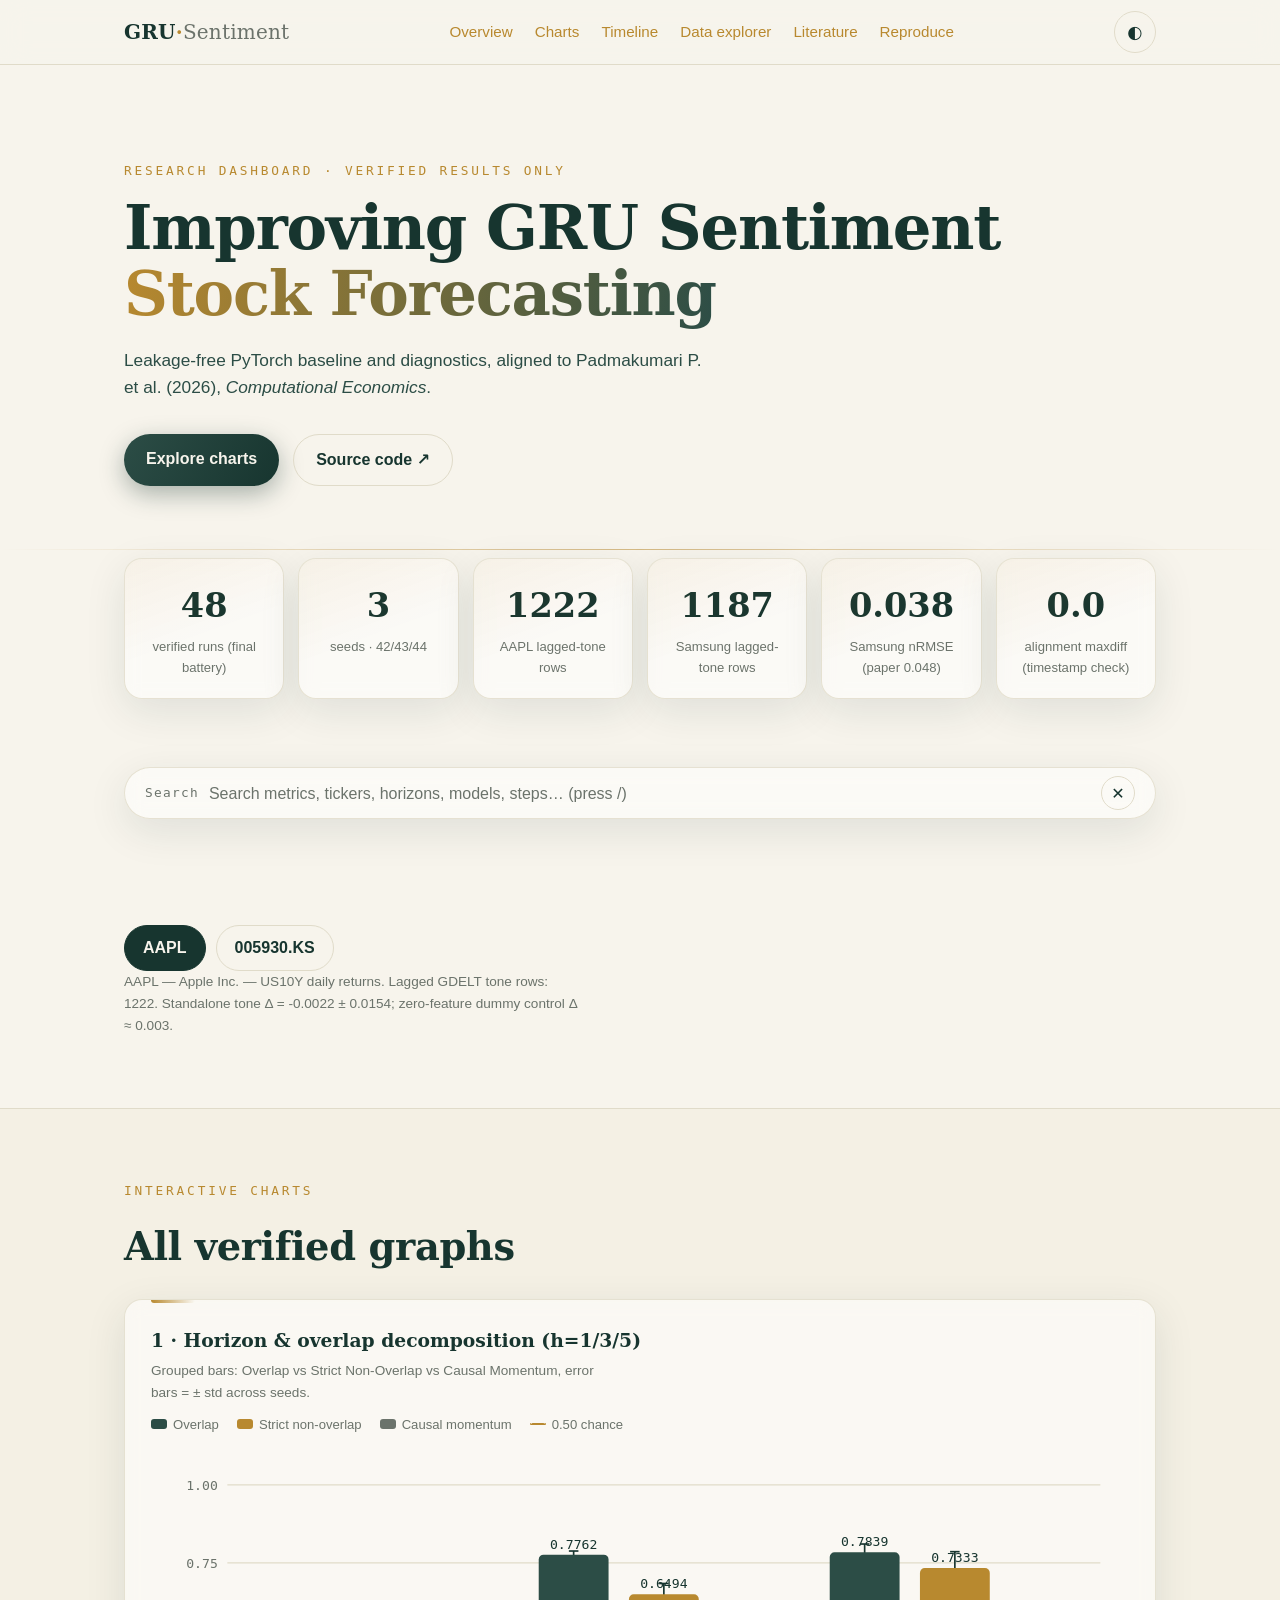
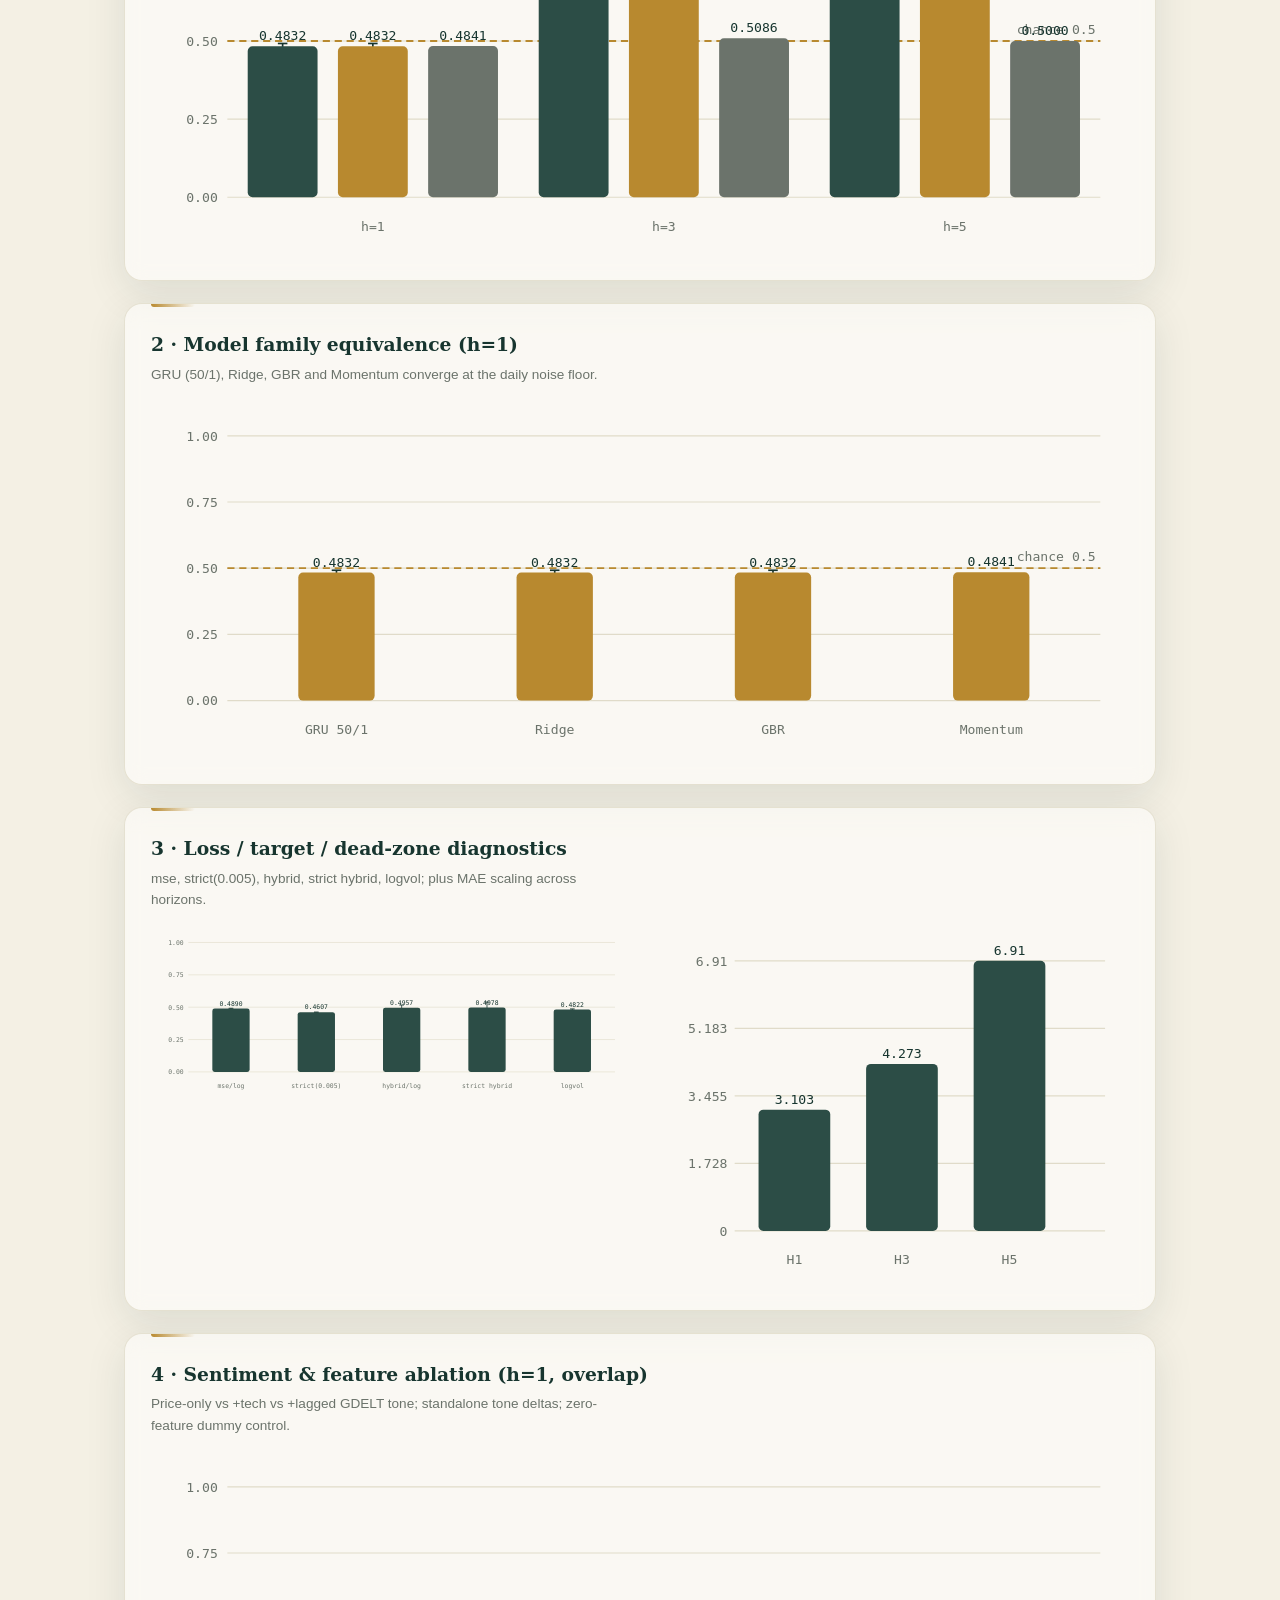
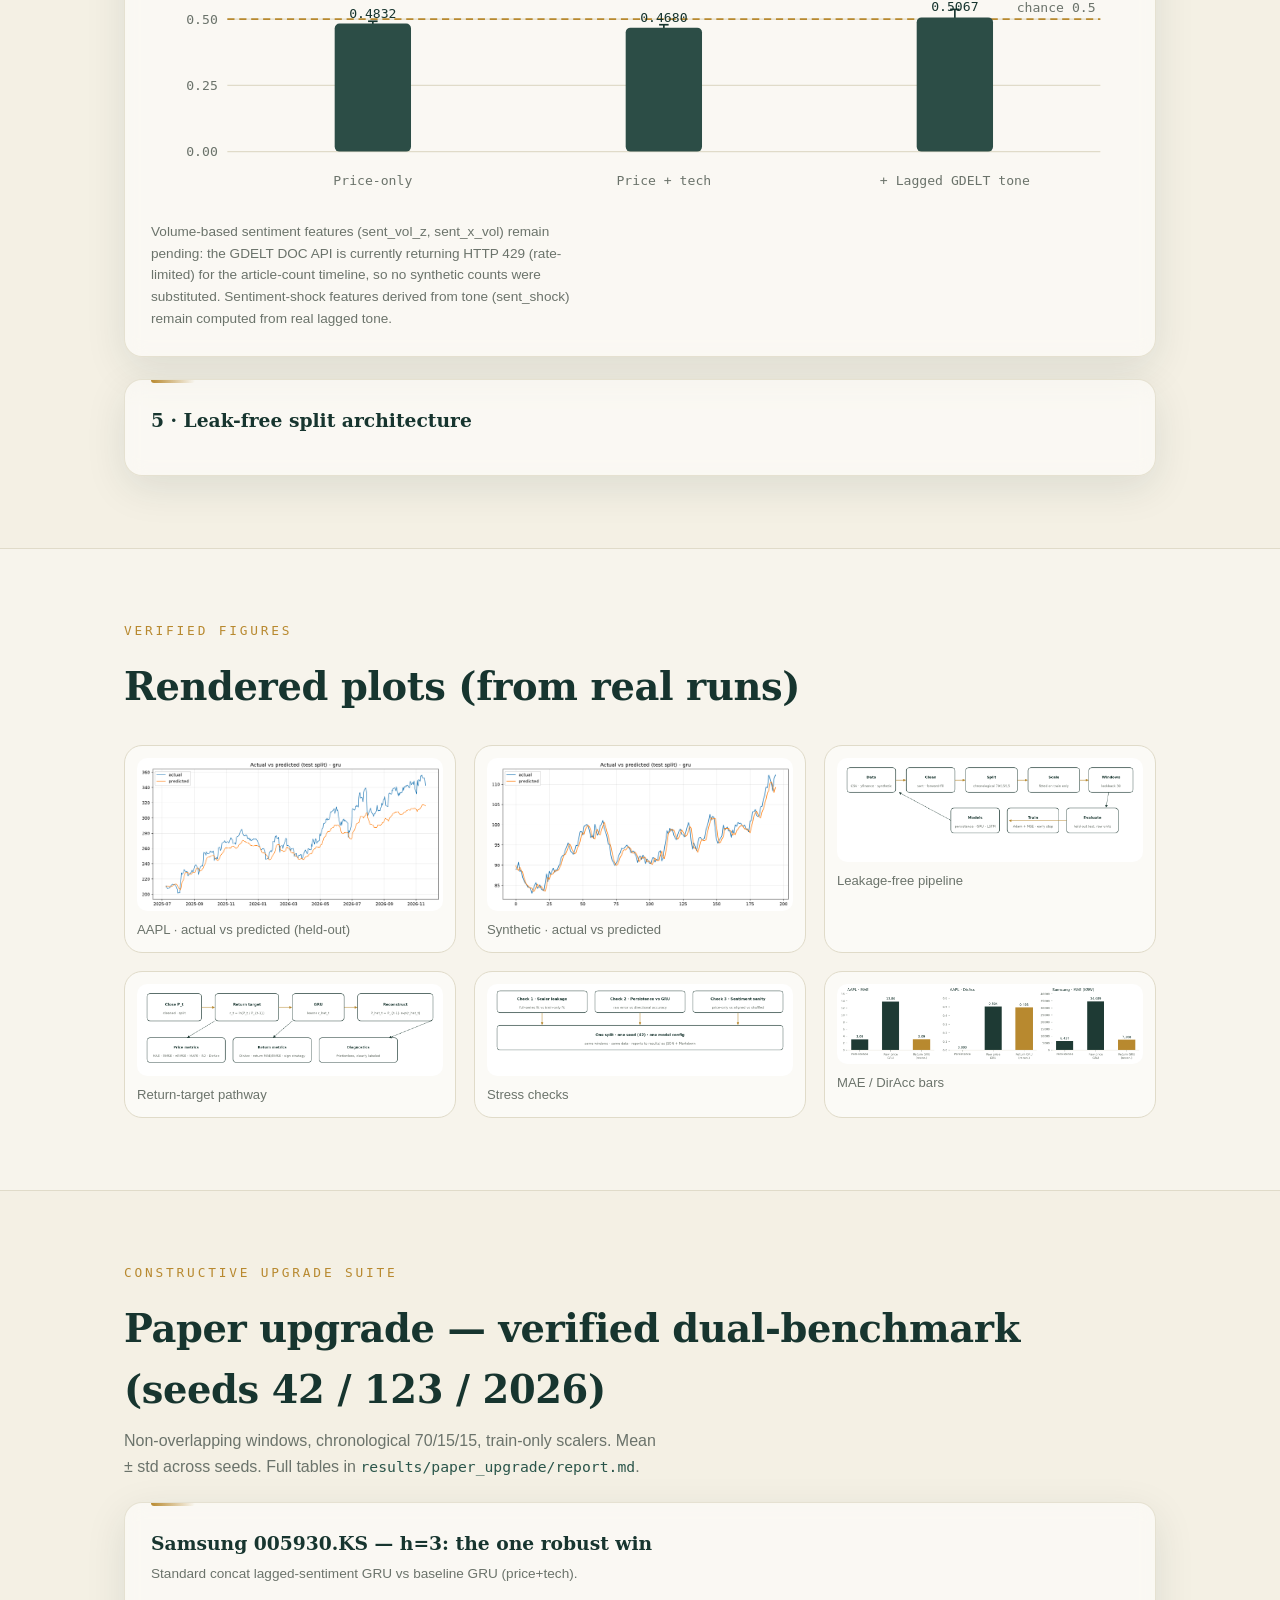
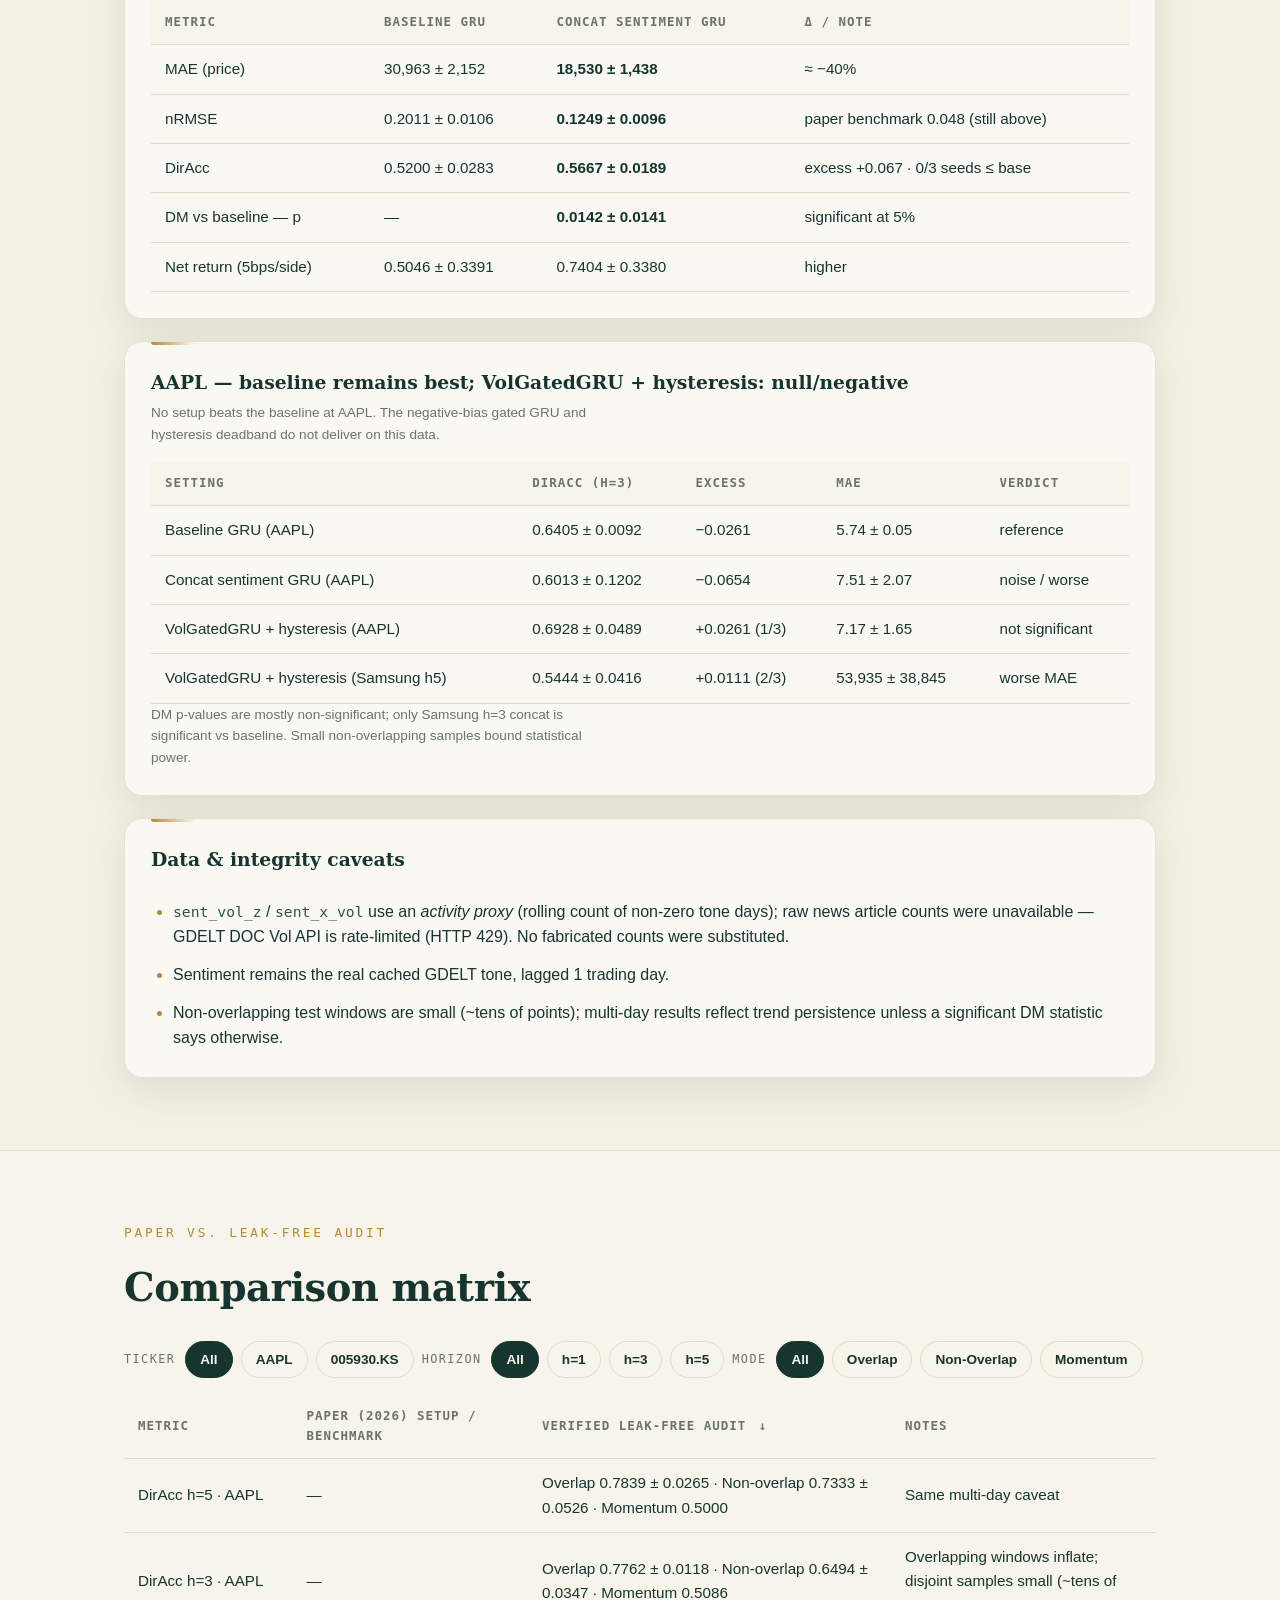
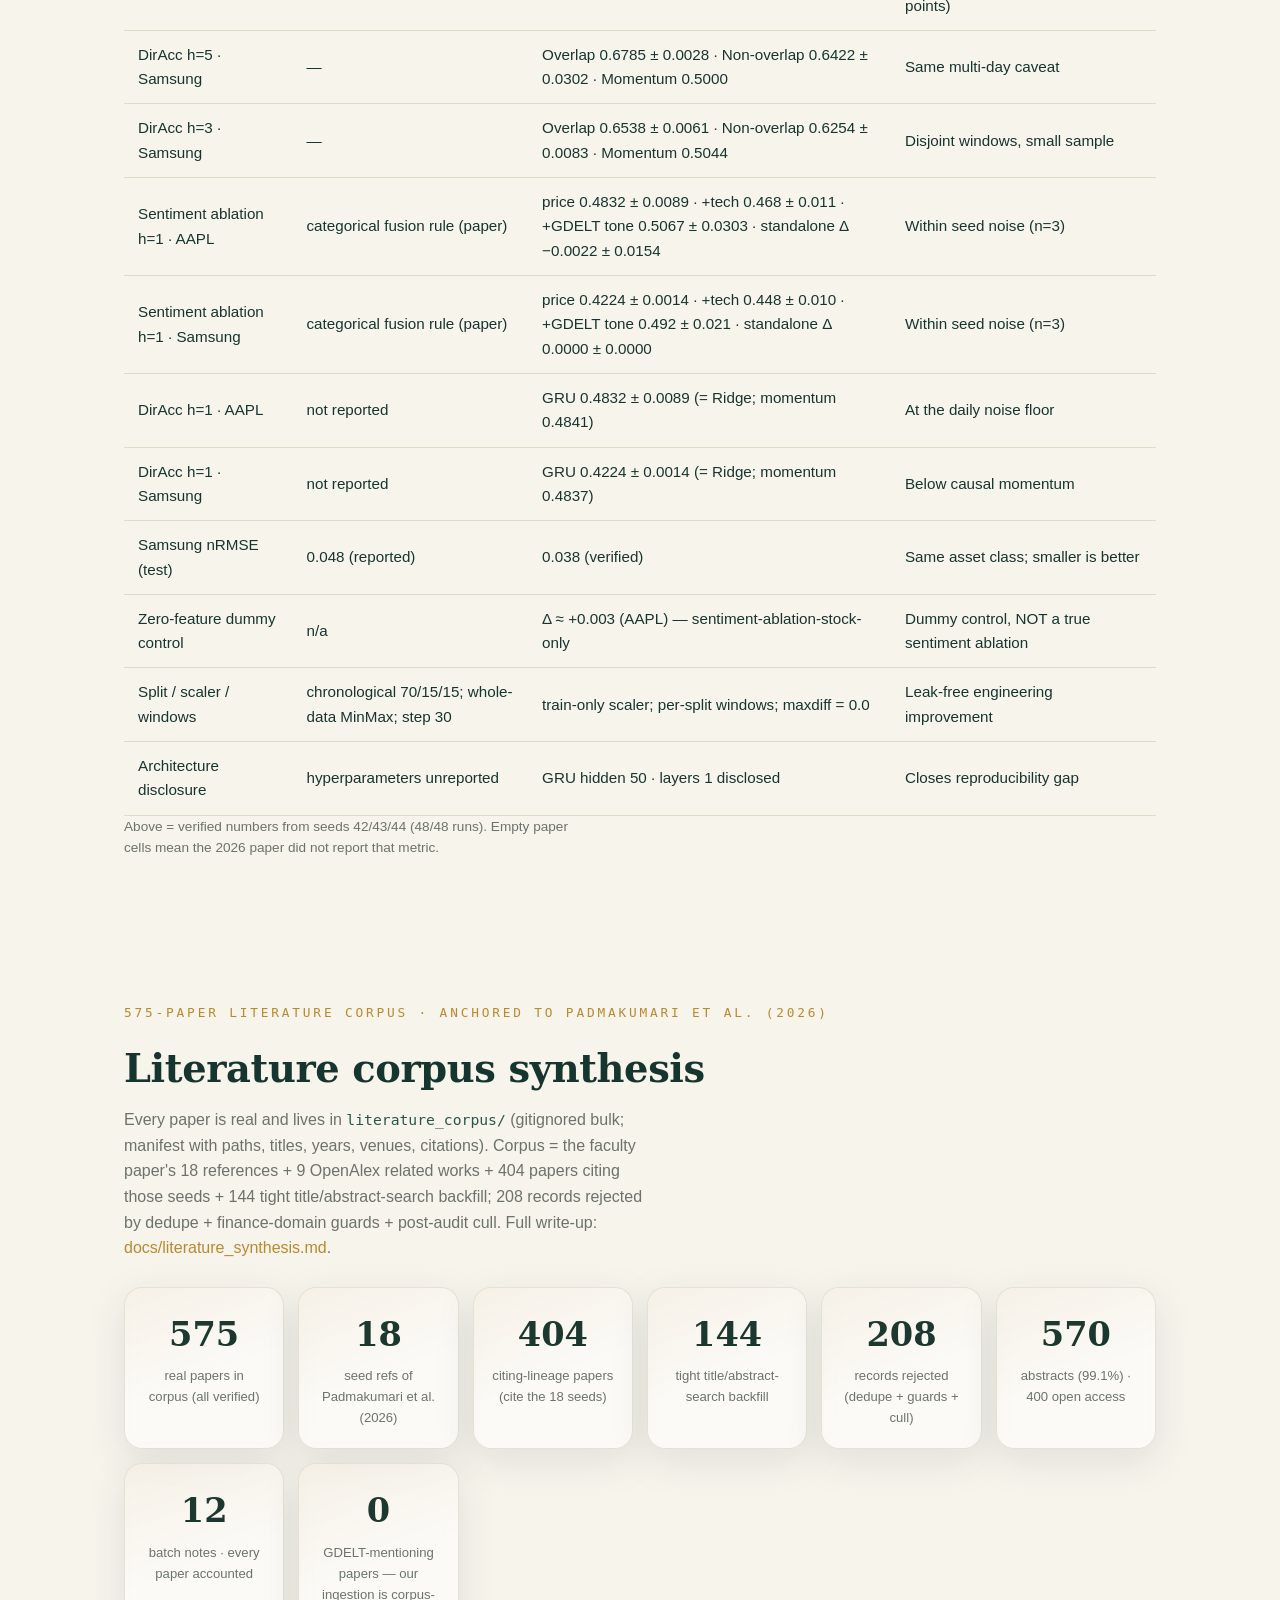
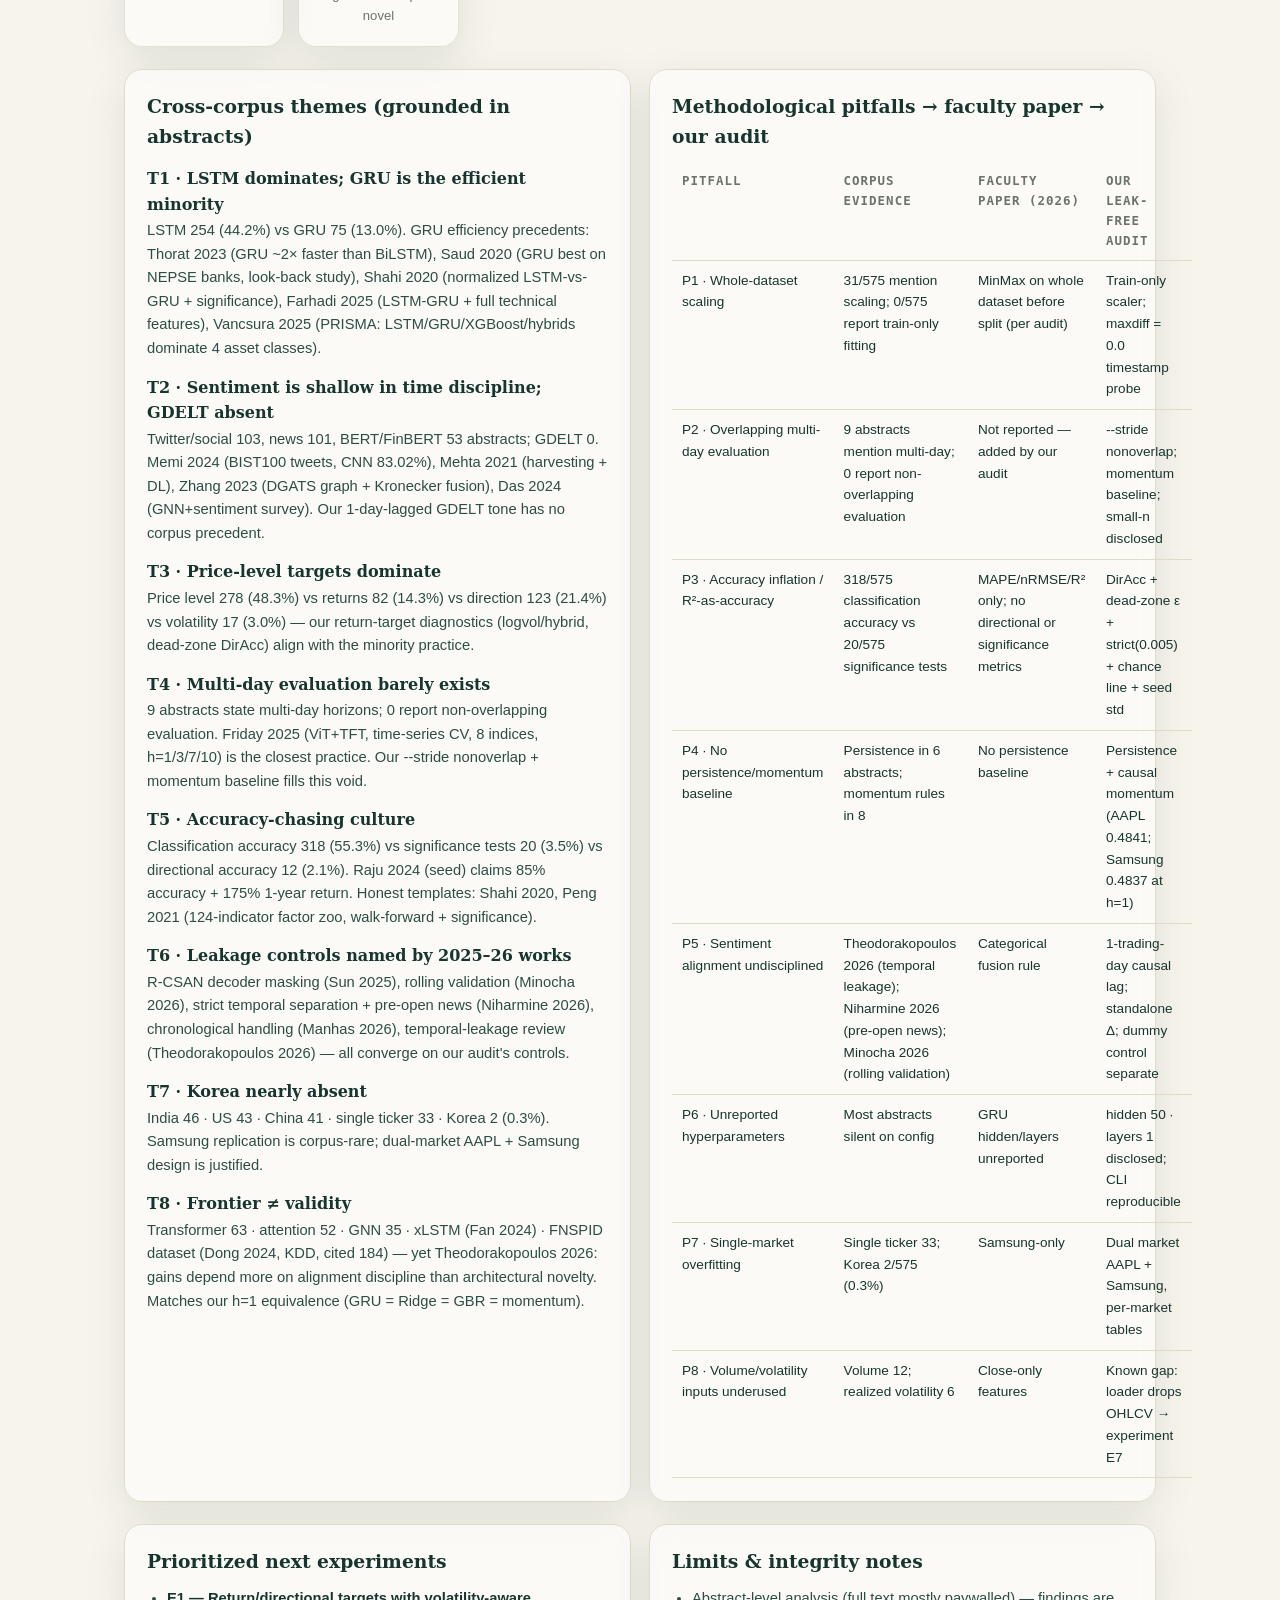
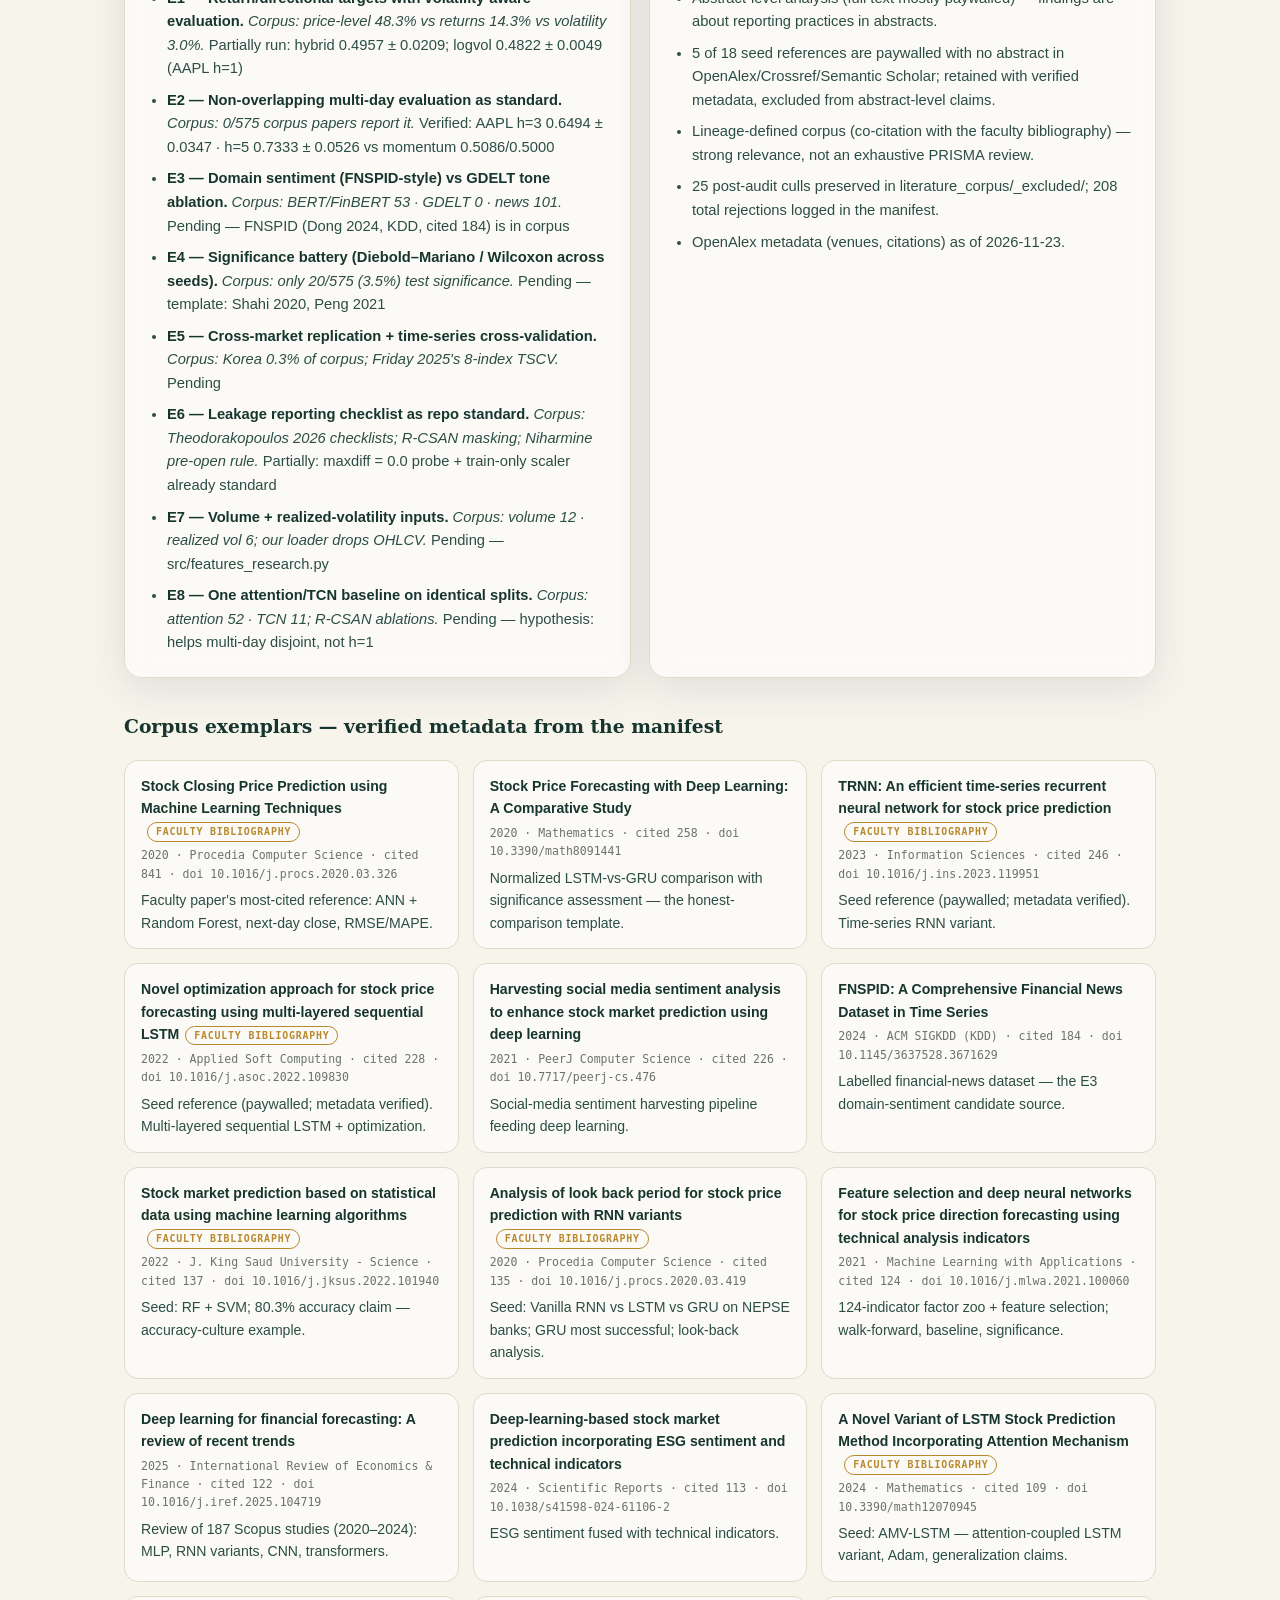
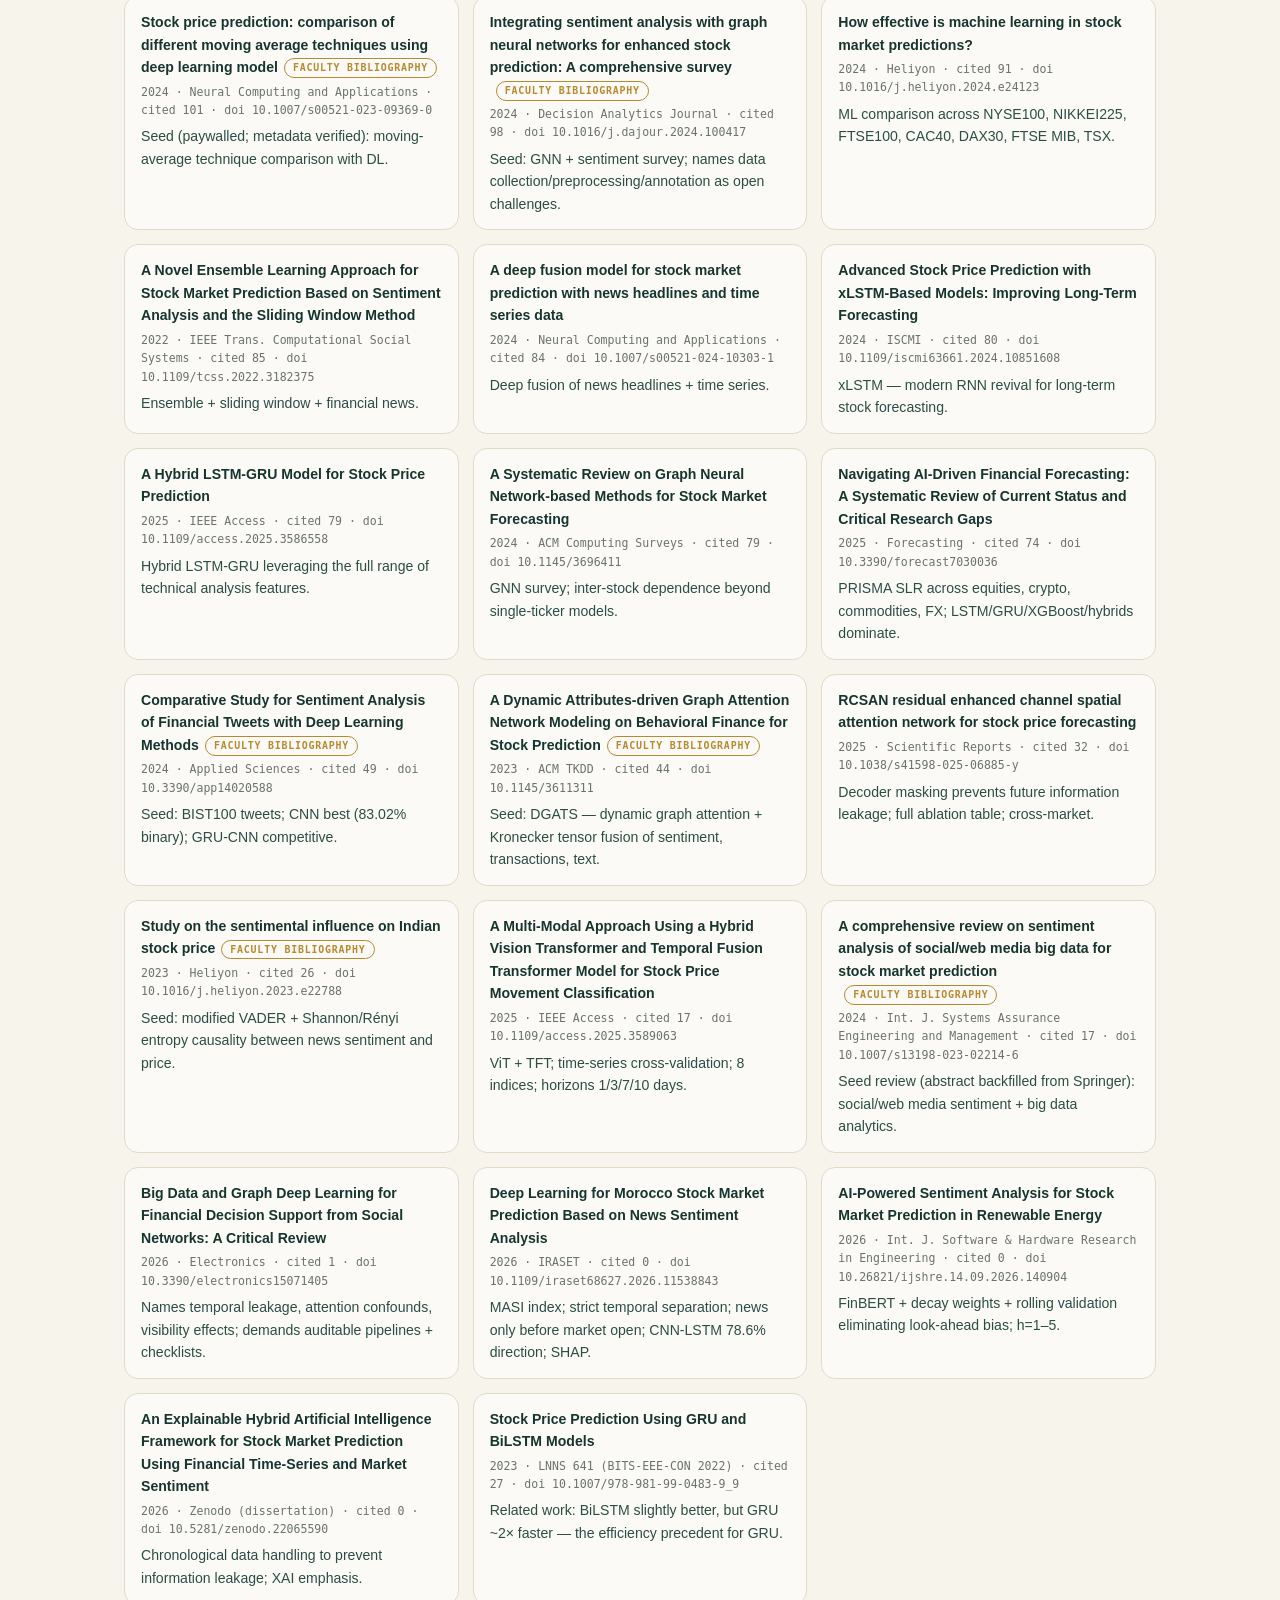
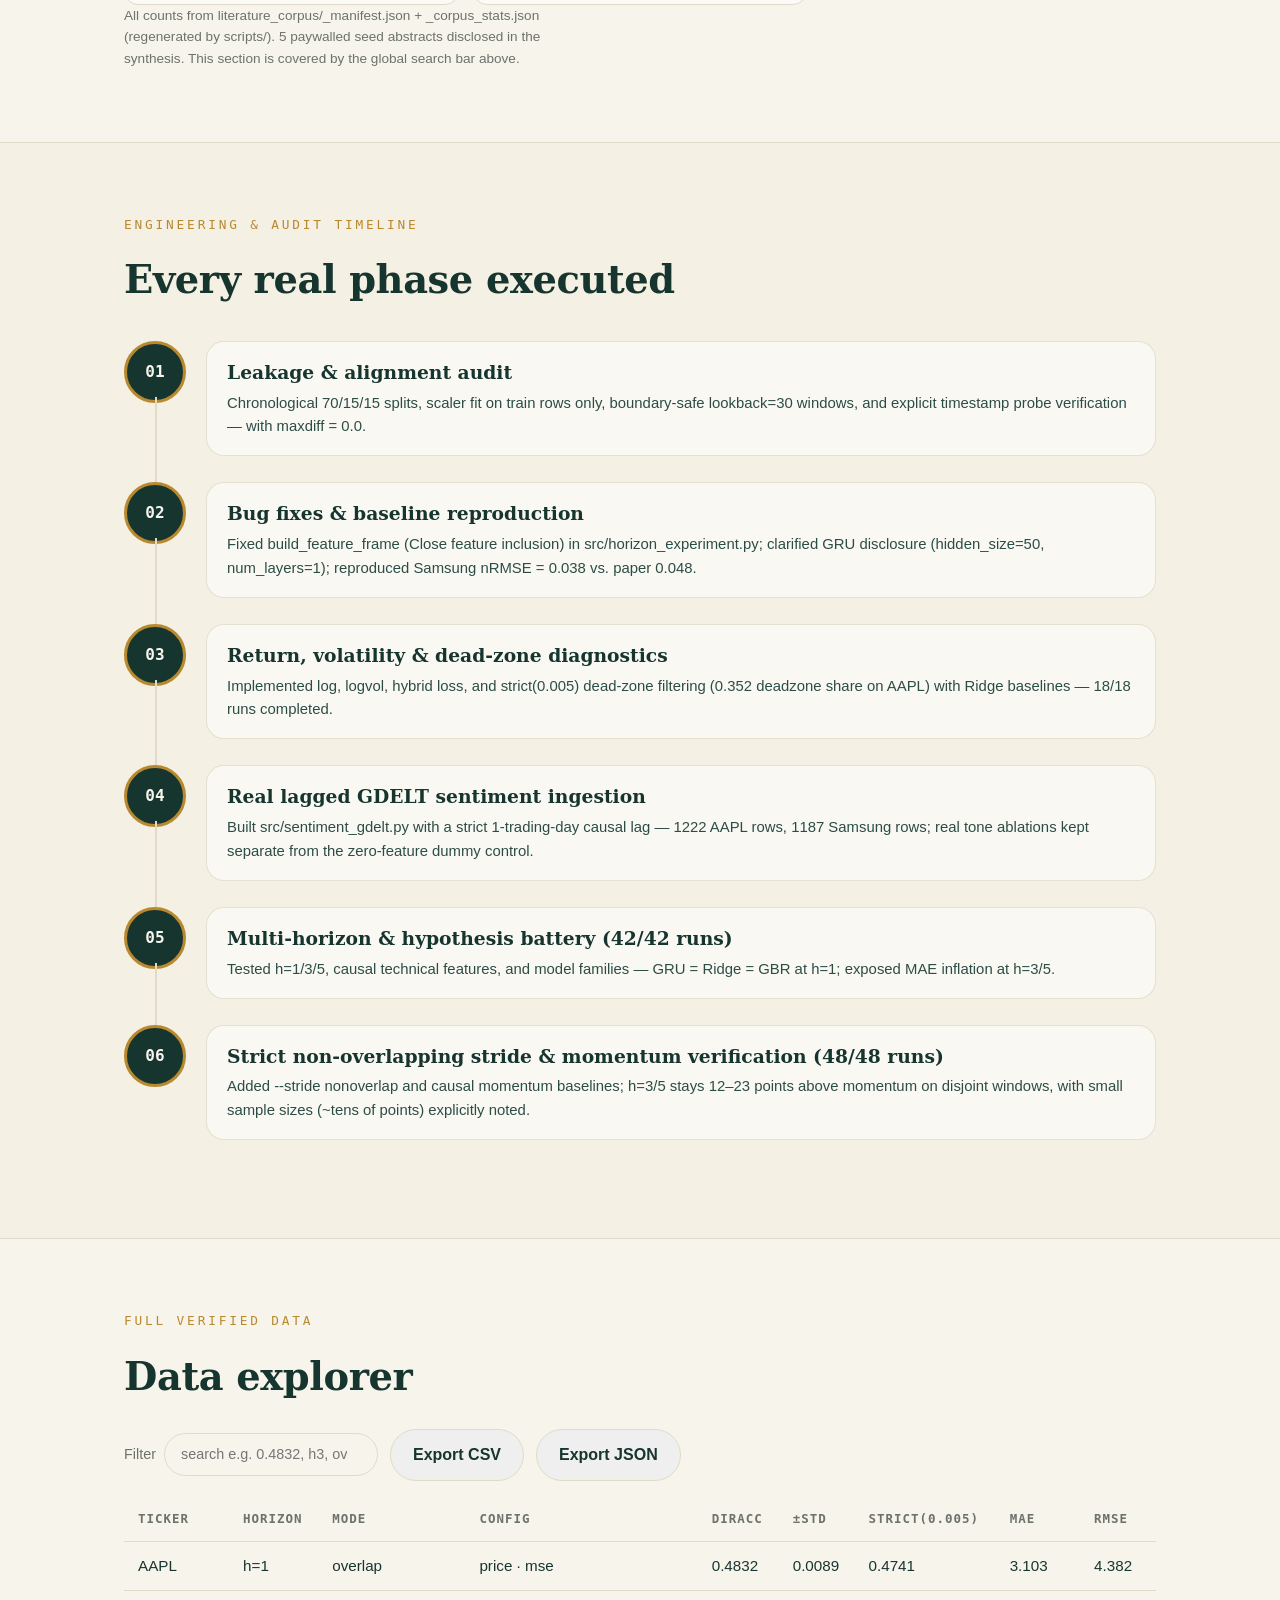
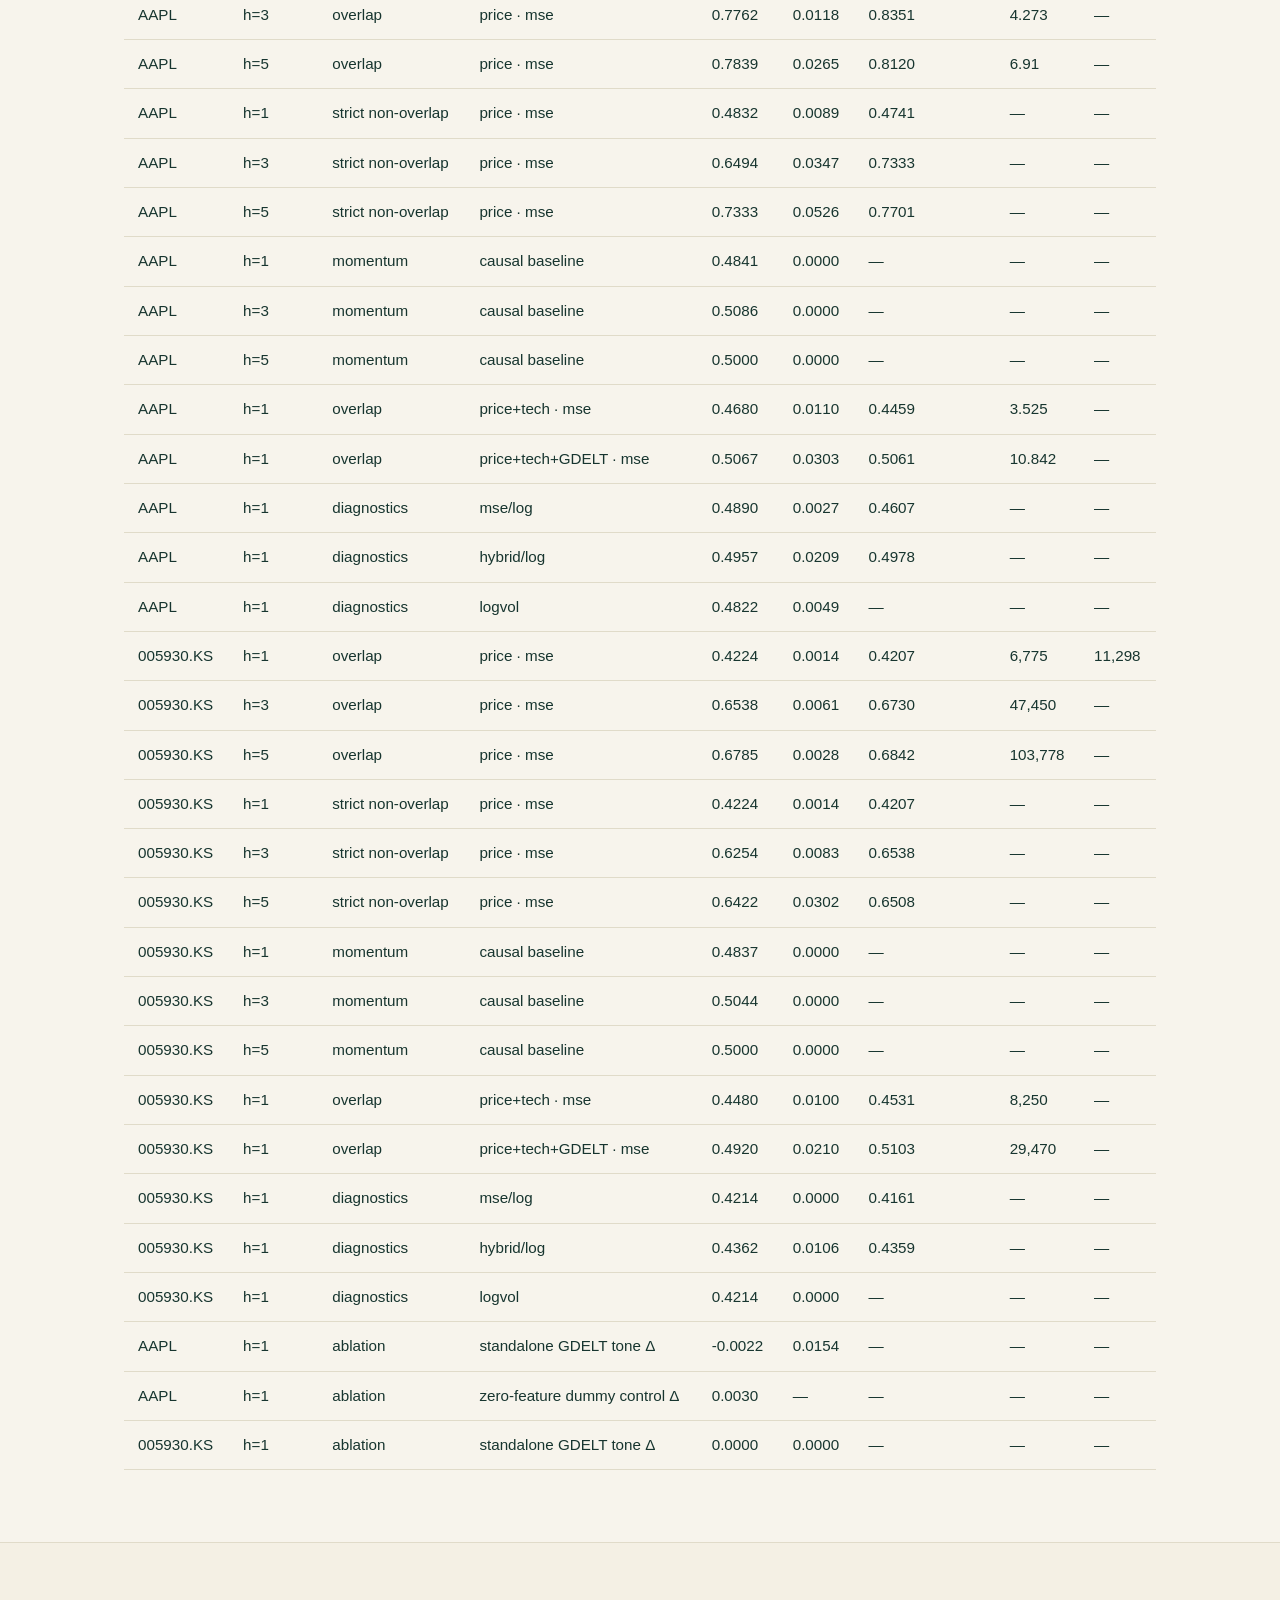
==== commit fe605a05: "docs: paper-upgrade findings (Samsung h3 win, VolGated null, GDELT Vol caveat); literature corpus ar" ====
--- a/docs/index.html
+++ b/docs/index.html
@@ -139,6 +139,64 @@
           <figure><img src="./assets/return_pathway.png" alt="Return-target modeling pathway"><figcaption>Return-target pathway</figcaption></figure>
           <figure><img src="./assets/stress_checks.png" alt="Three stress checks"><figcaption>Stress checks</figcaption></figure>
           <figure><img src="./assets/results_bars.png" alt="MAE and directional accuracy bars"><figcaption>MAE / DirAcc bars</figcaption></figure>
+        </div>
+      </div>
+    </section>
+
+    <!-- Paper upgrade results -->
+    <section class="section section-alt" id="upgrade">
+      <div class="wrap">
+        <p class="kicker">Constructive upgrade suite</p>
+        <h2>Paper upgrade — verified dual-benchmark (seeds 42 / 123 / 2026)</h2>
+        <p class="muted">Non-overlapping windows, chronological 70/15/15, train-only scalers.
+        Mean ± std across seeds. Full tables in <code>results/paper_upgrade/report.md</code>.</p>
+
+        <div class="chart-card">
+          <h3>Samsung 005930.KS — h=3: the one robust win</h3>
+          <p class="muted small">Standard concat lagged-sentiment GRU vs baseline GRU (price+tech).</p>
+          <div class="table-wrap">
+            <table>
+              <thead><tr><th>Metric</th><th>Baseline GRU</th><th>Concat sentiment GRU</th><th>Δ / note</th></tr></thead>
+              <tbody>
+                <tr><td>MAE (price)</td><td>30,963 ± 2,152</td><td><strong>18,530 ± 1,438</strong></td><td>≈ −40%</td></tr>
+                <tr><td>nRMSE</td><td>0.2011 ± 0.0106</td><td><strong>0.1249 ± 0.0096</strong></td><td>paper benchmark 0.048 (still above)</td></tr>
+                <tr><td>DirAcc</td><td>0.5200 ± 0.0283</td><td><strong>0.5667 ± 0.0189</strong></td><td>excess +0.067 · 0/3 seeds ≤ base</td></tr>
+                <tr><td>DM vs baseline — p</td><td>—</td><td><strong>0.0142 ± 0.0141</strong></td><td>significant at 5%</td></tr>
+                <tr><td>Net return (5bps/side)</td><td>0.5046 ± 0.3391</td><td>0.7404 ± 0.3380</td><td>higher</td></tr>
+              </tbody>
+            </table>
+          </div>
+        </div>
+
+        <div class="chart-card">
+          <h3>AAPL — baseline remains best; VolGatedGRU + hysteresis: null/negative</h3>
+          <p class="muted small">No setup beats the baseline at AAPL. The negative-bias gated GRU and
+          hysteresis deadband do not deliver on this data.</p>
+          <div class="table-wrap">
+            <table>
+              <thead><tr><th>Setting</th><th>DirAcc (h=3)</th><th>excess</th><th>MAE</th><th>verdict</th></tr></thead>
+              <tbody>
+                <tr><td>Baseline GRU (AAPL)</td><td>0.6405 ± 0.0092</td><td>−0.0261</td><td>5.74 ± 0.05</td><td>reference</td></tr>
+                <tr><td>Concat sentiment GRU (AAPL)</td><td>0.6013 ± 0.1202</td><td>−0.0654</td><td>7.51 ± 2.07</td><td>noise / worse</td></tr>
+                <tr><td>VolGatedGRU + hysteresis (AAPL)</td><td>0.6928 ± 0.0489</td><td>+0.0261 (1/3)</td><td>7.17 ± 1.65</td><td>not significant</td></tr>
+                <tr><td>VolGatedGRU + hysteresis (Samsung h5)</td><td>0.5444 ± 0.0416</td><td>+0.0111 (2/3)</td><td>53,935 ± 38,845</td><td>worse MAE</td></tr>
+              </tbody>
+            </table>
+          </div>
+          <p class="muted small">DM p-values are mostly non-significant; only Samsung h=3 concat is
+          significant vs baseline. Small non-overlapping samples bound statistical power.</p>
+        </div>
+
+        <div class="chart-card">
+          <h3>Data &amp; integrity caveats</h3>
+          <ul class="roadmap">
+            <li><code>sent_vol_z</code> / <code>sent_x_vol</code> use an <em>activity proxy</em>
+            (rolling count of non-zero tone days); raw news article counts were unavailable — GDELT
+            DOC Vol API is rate-limited (HTTP 429). No fabricated counts were substituted.</li>
+            <li>Sentiment remains the real cached GDELT tone, lagged 1 trading day.</li>
+            <li>Non-overlapping test windows are small (~tens of points); multi-day results reflect
+            trend persistence unless a significant DM statistic says otherwise.</li>
+          </ul>
         </div>
       </div>
     </section>
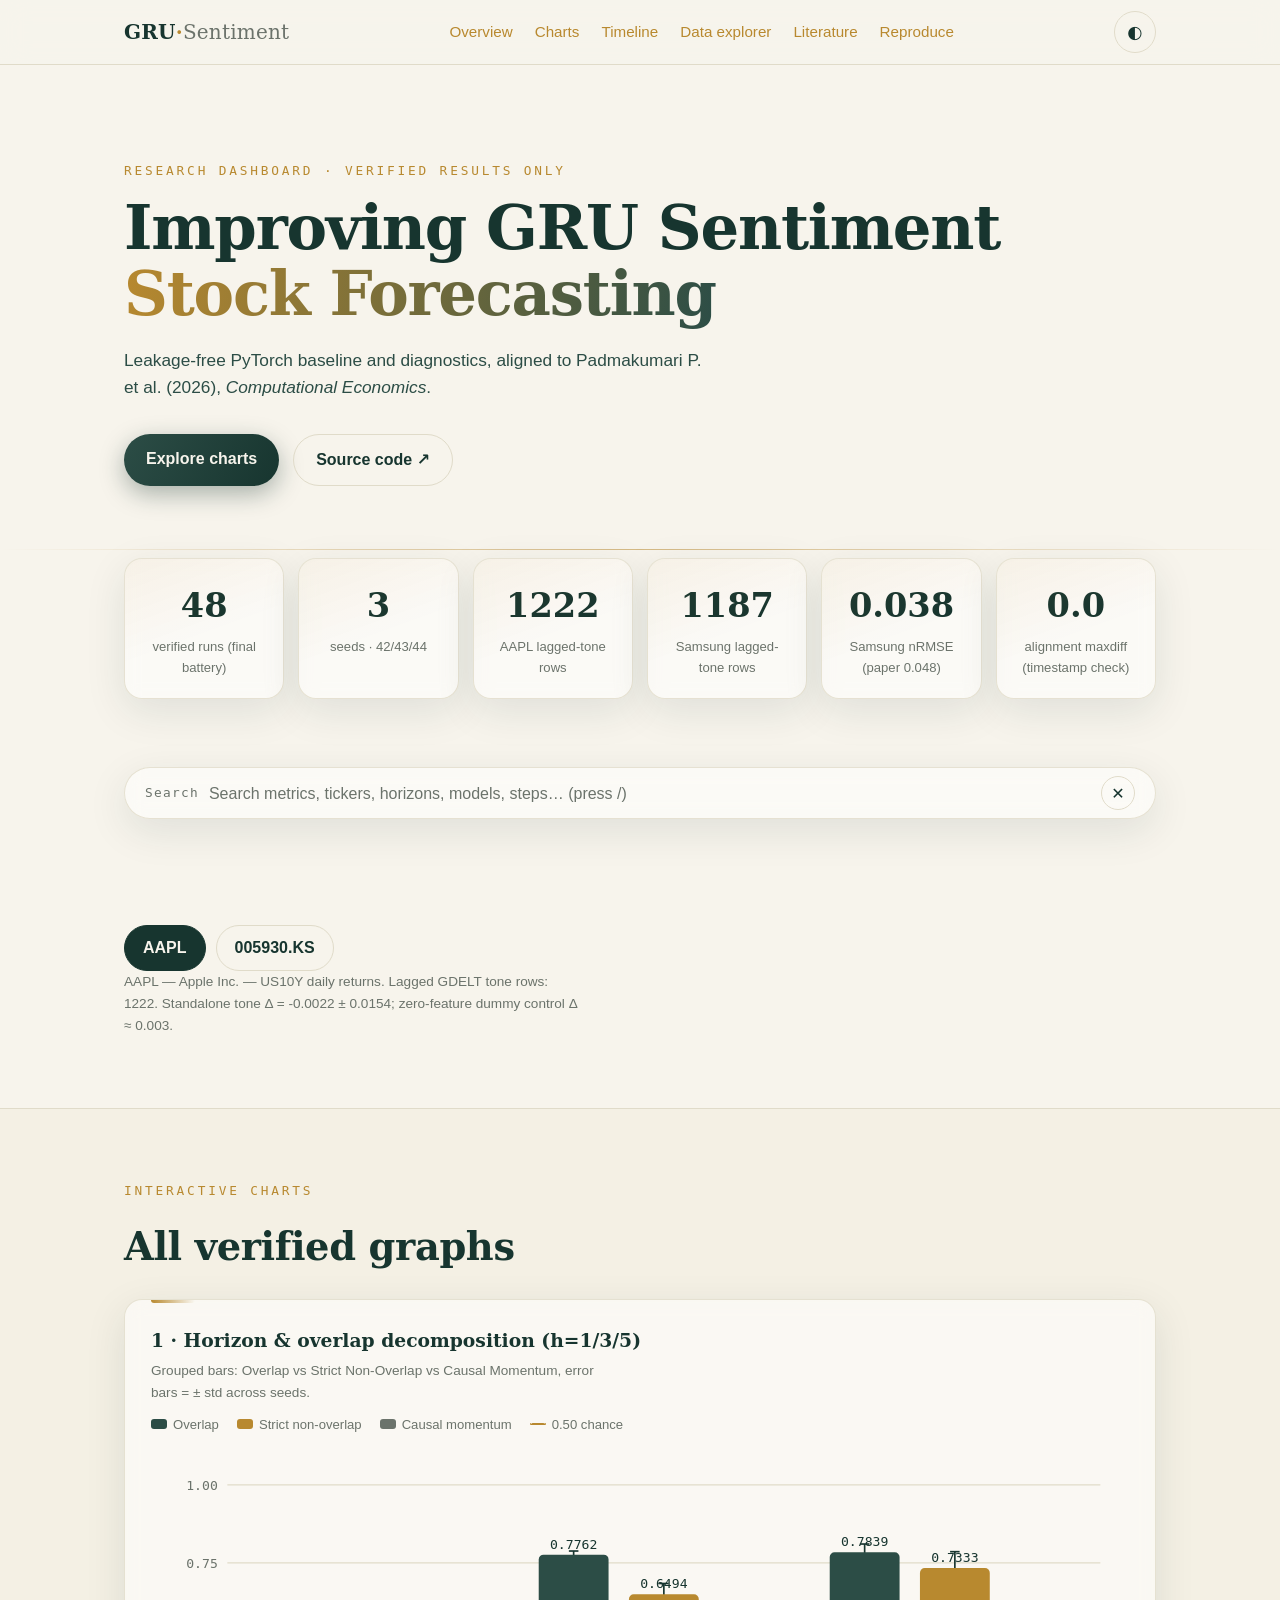
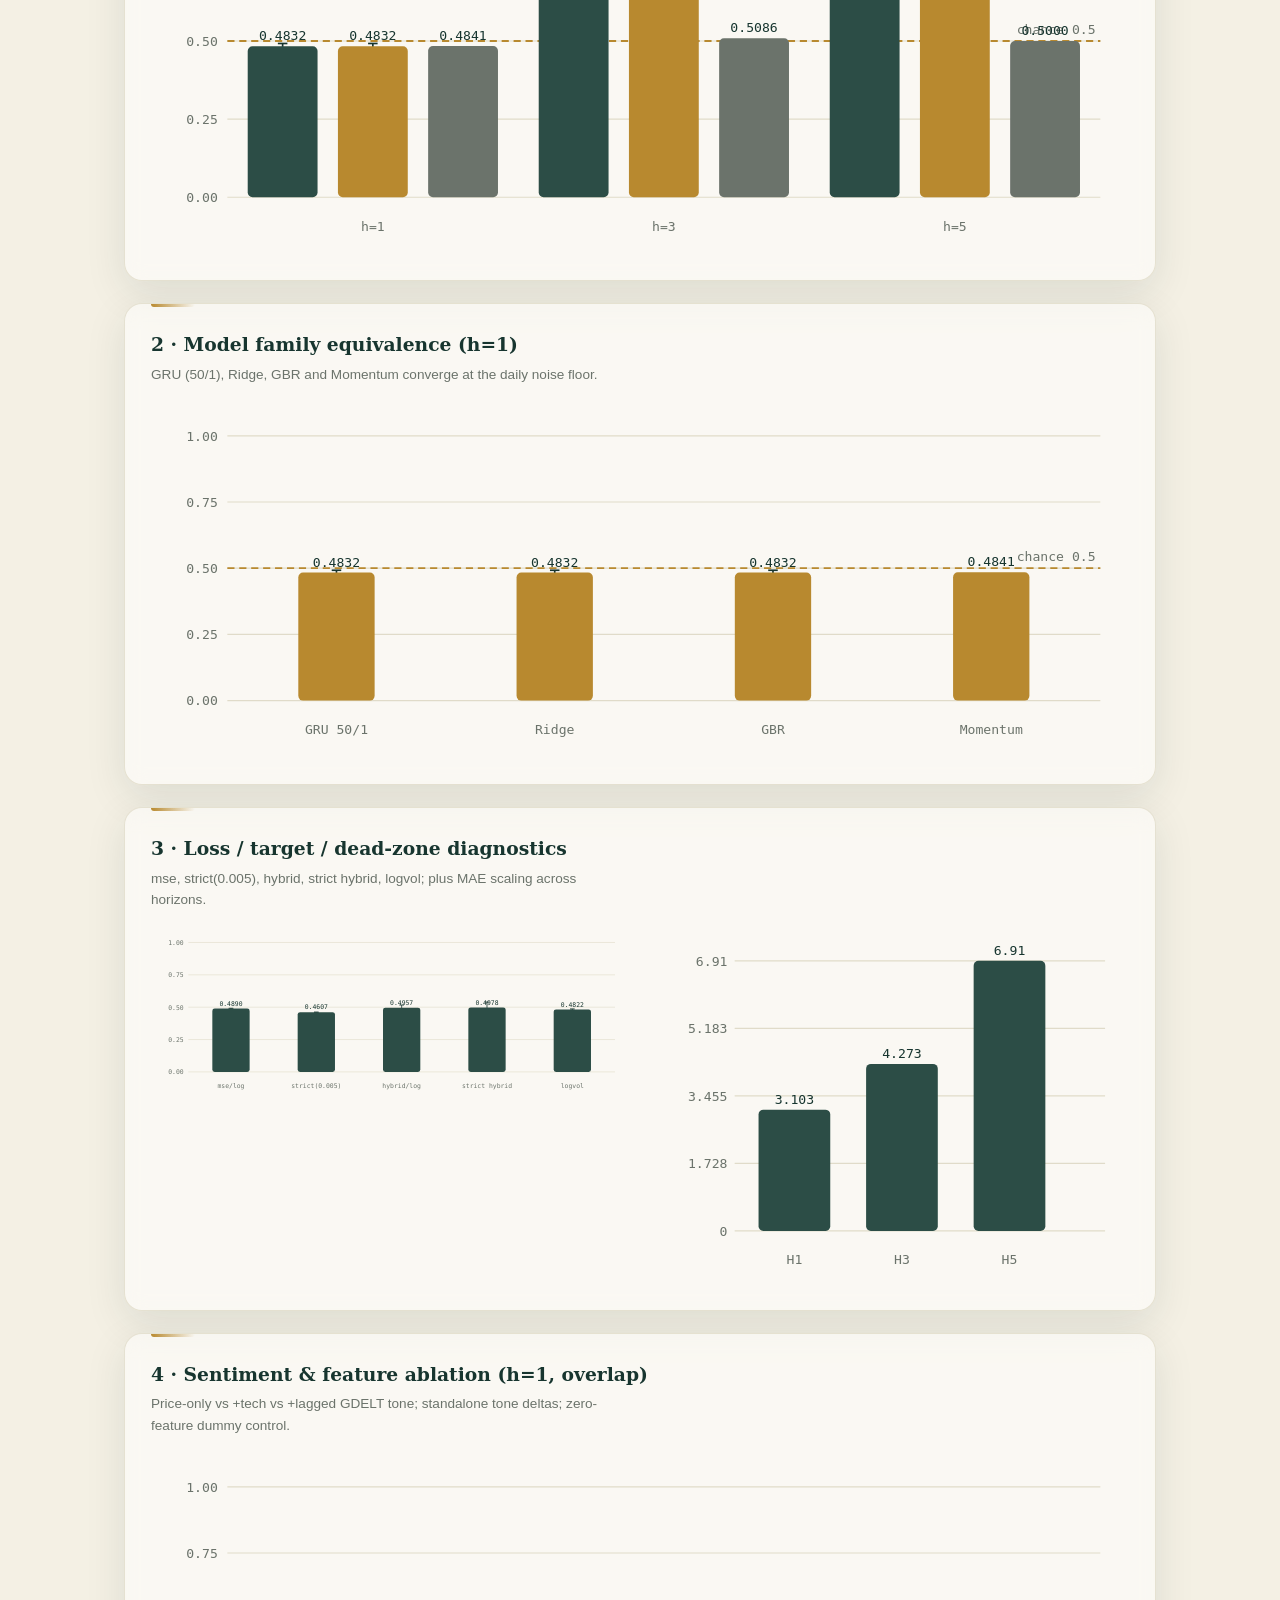
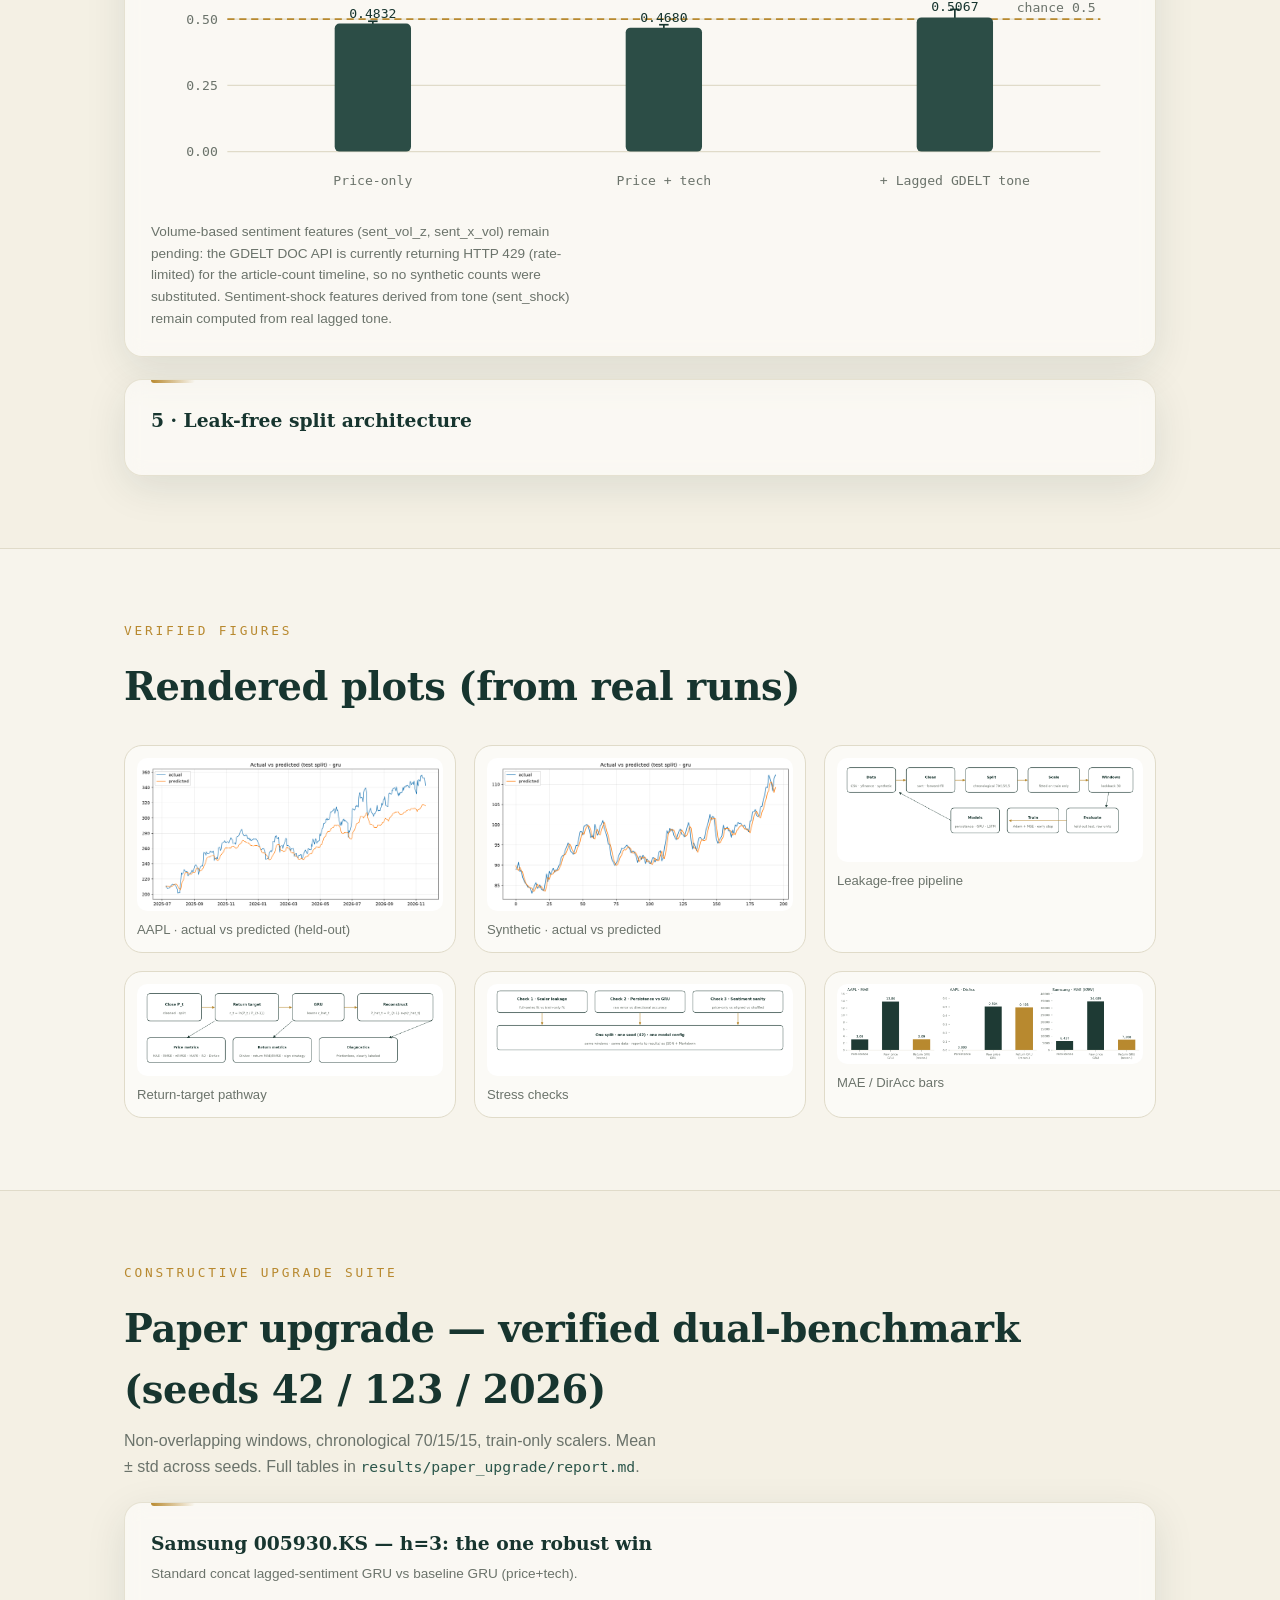
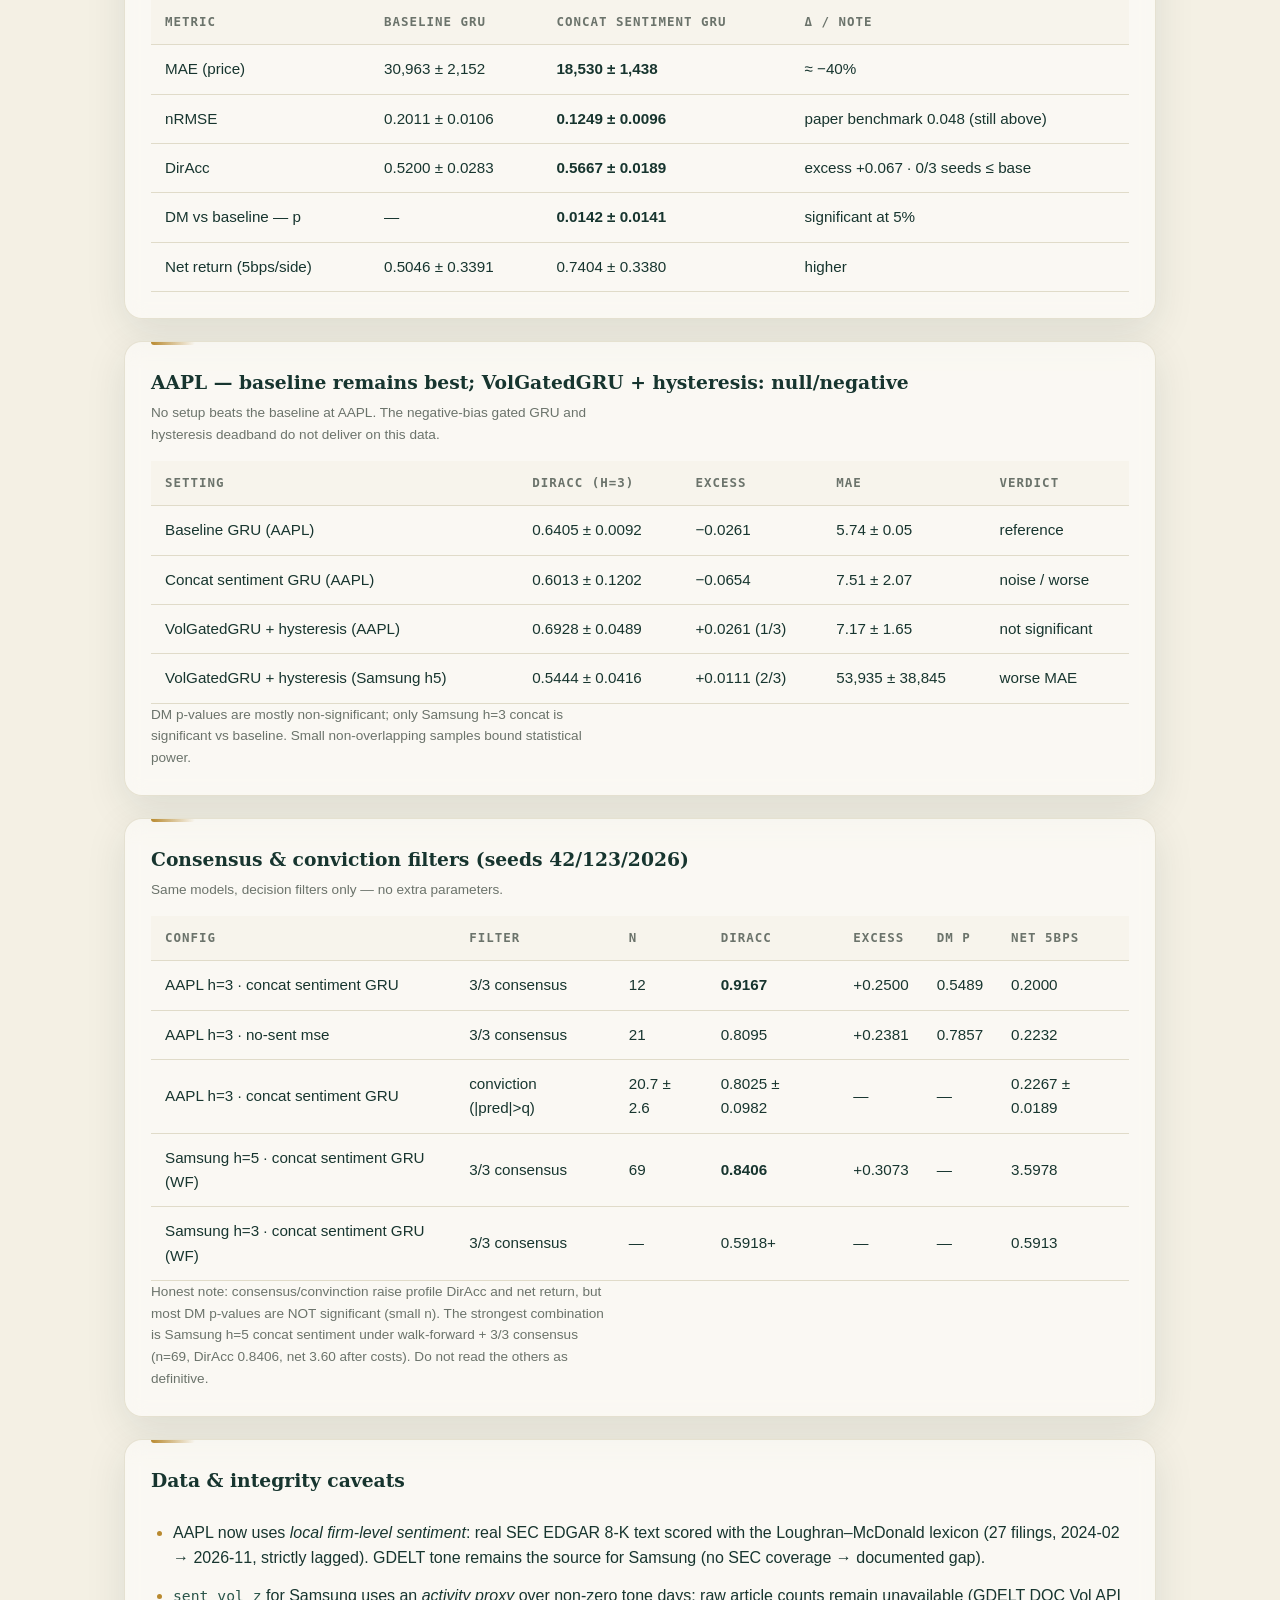
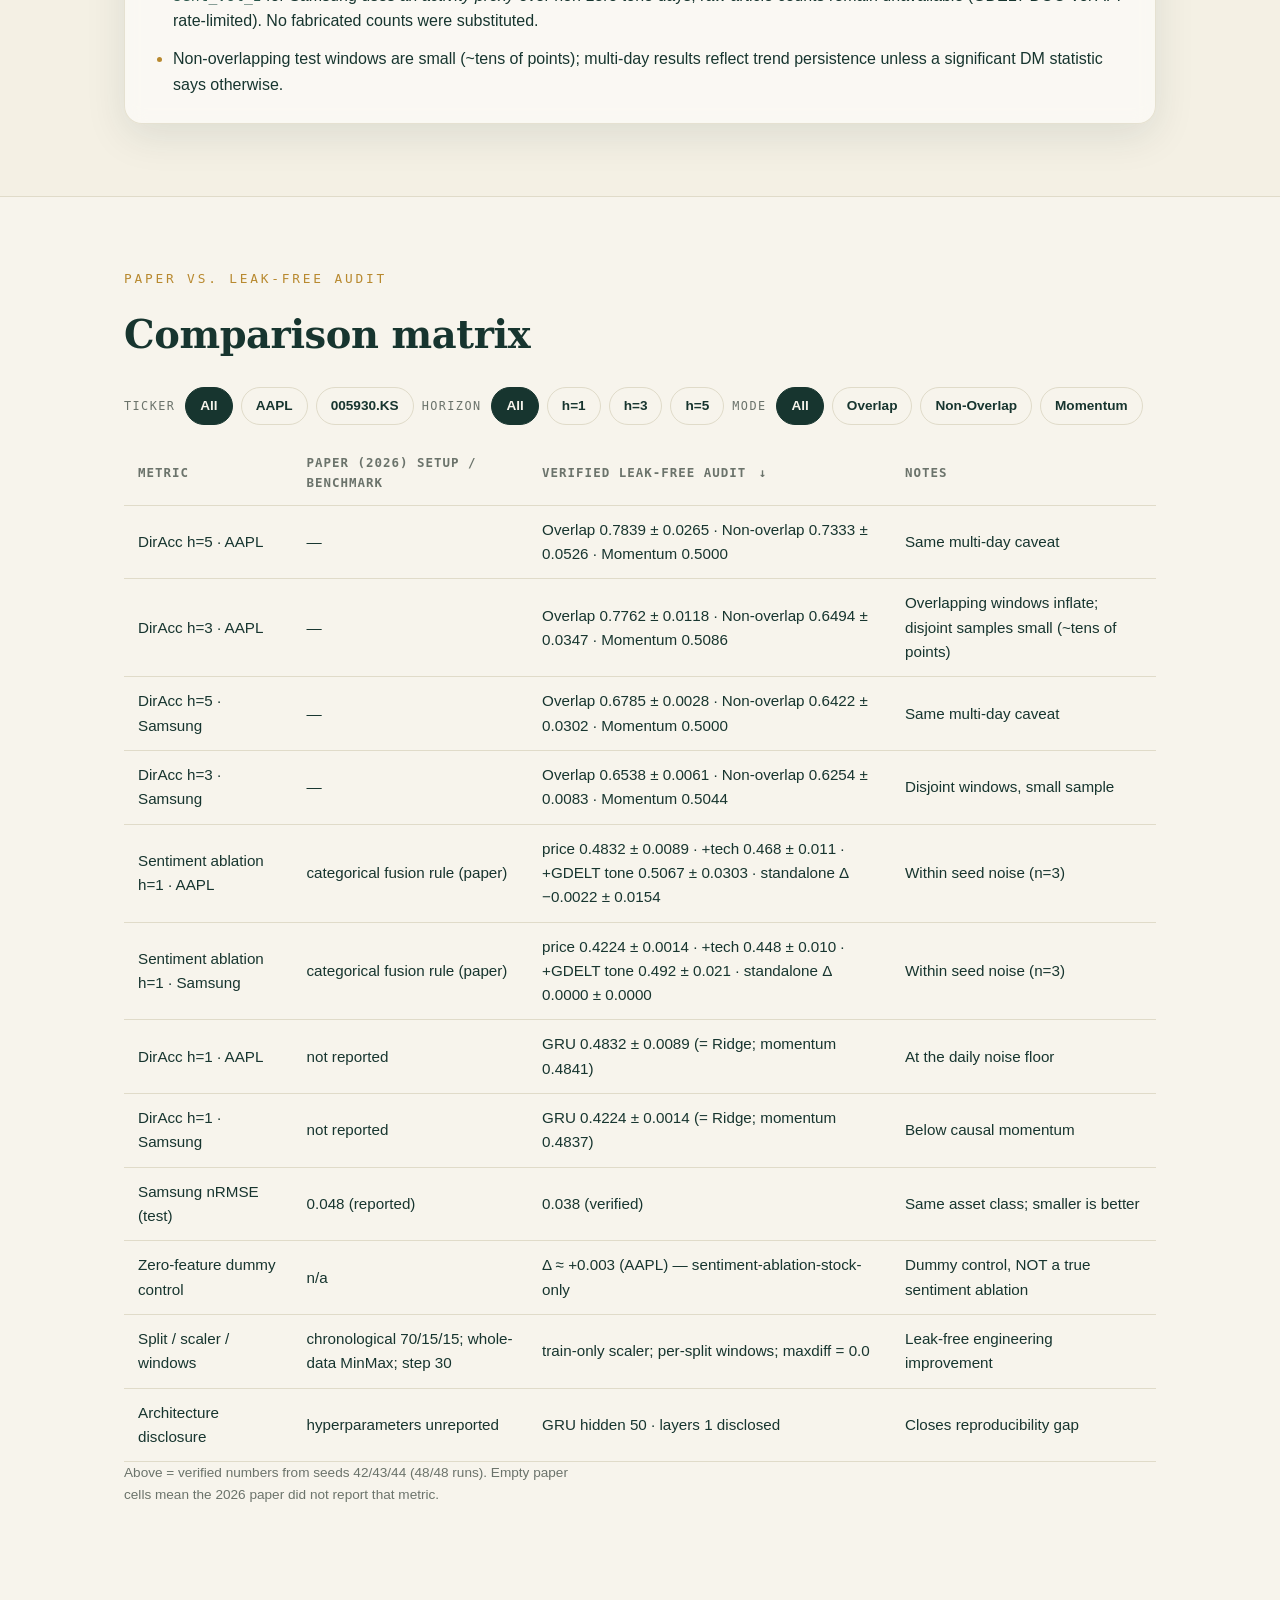
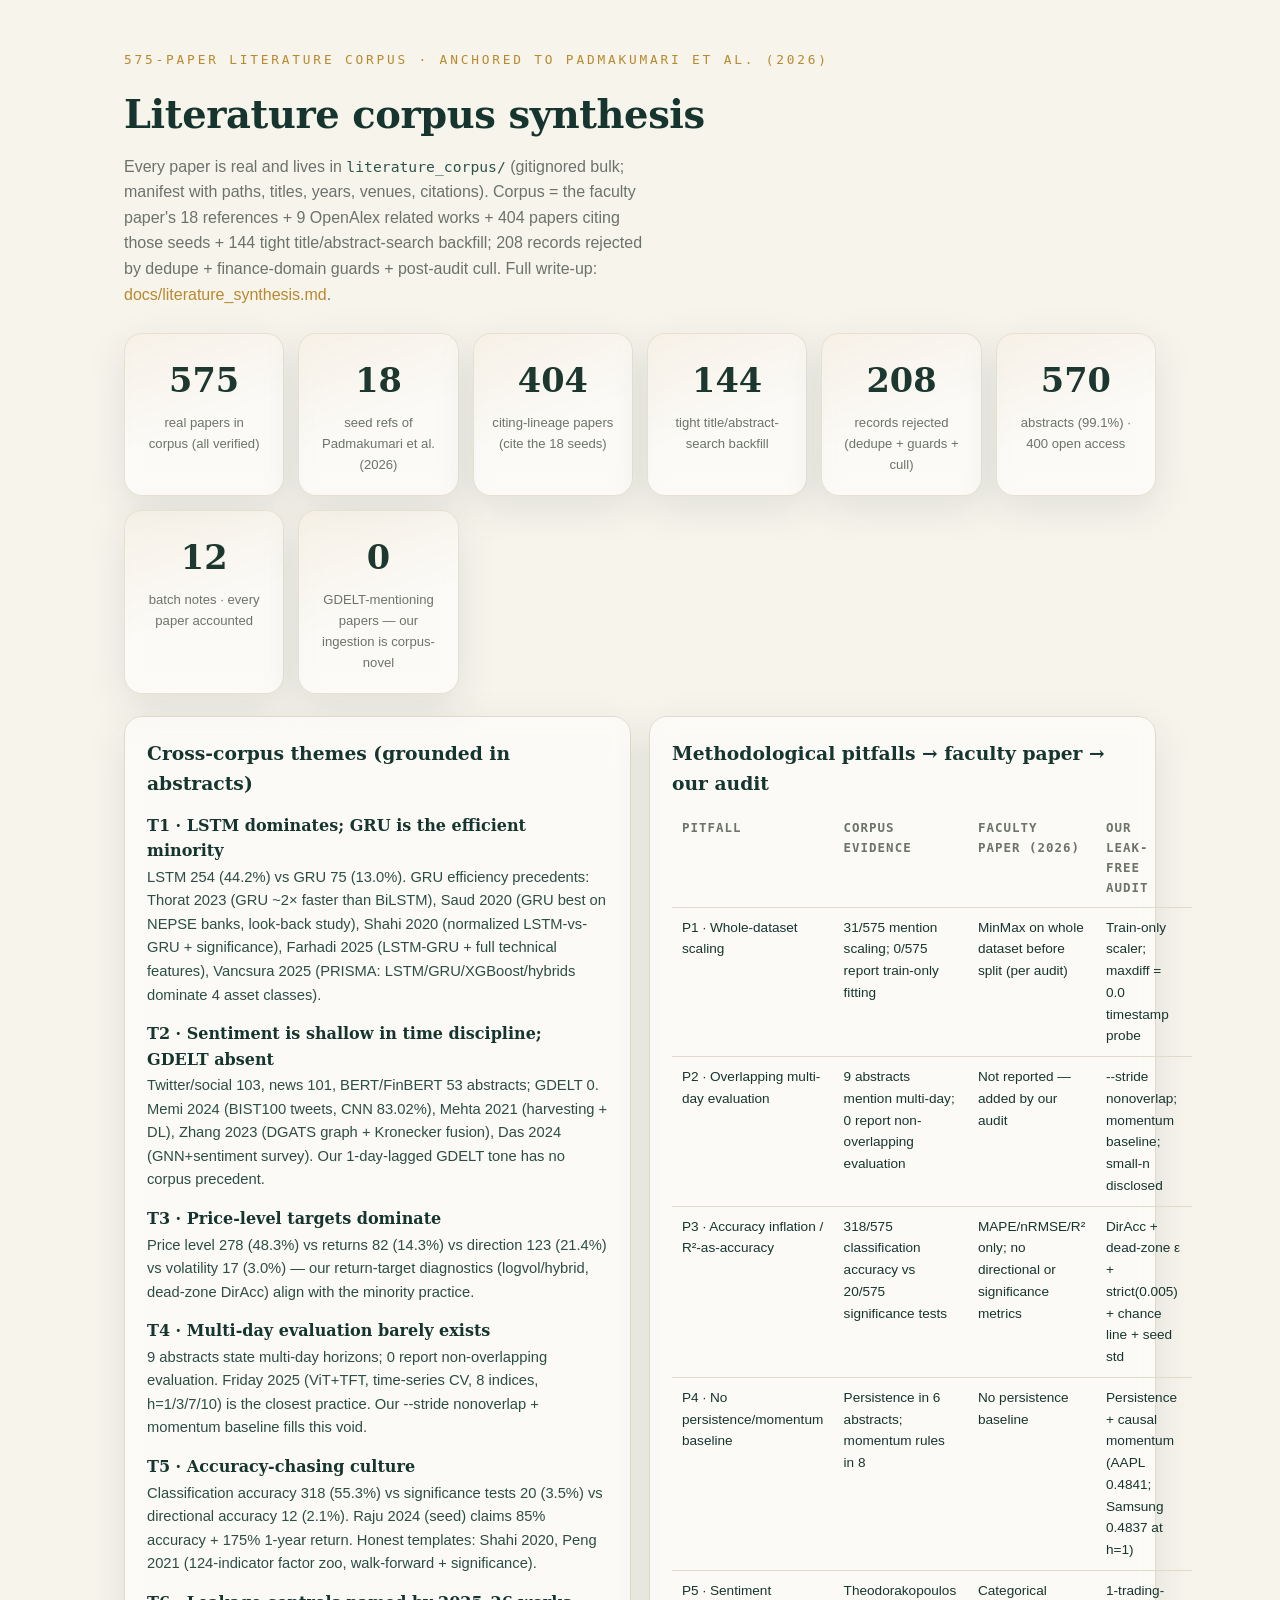
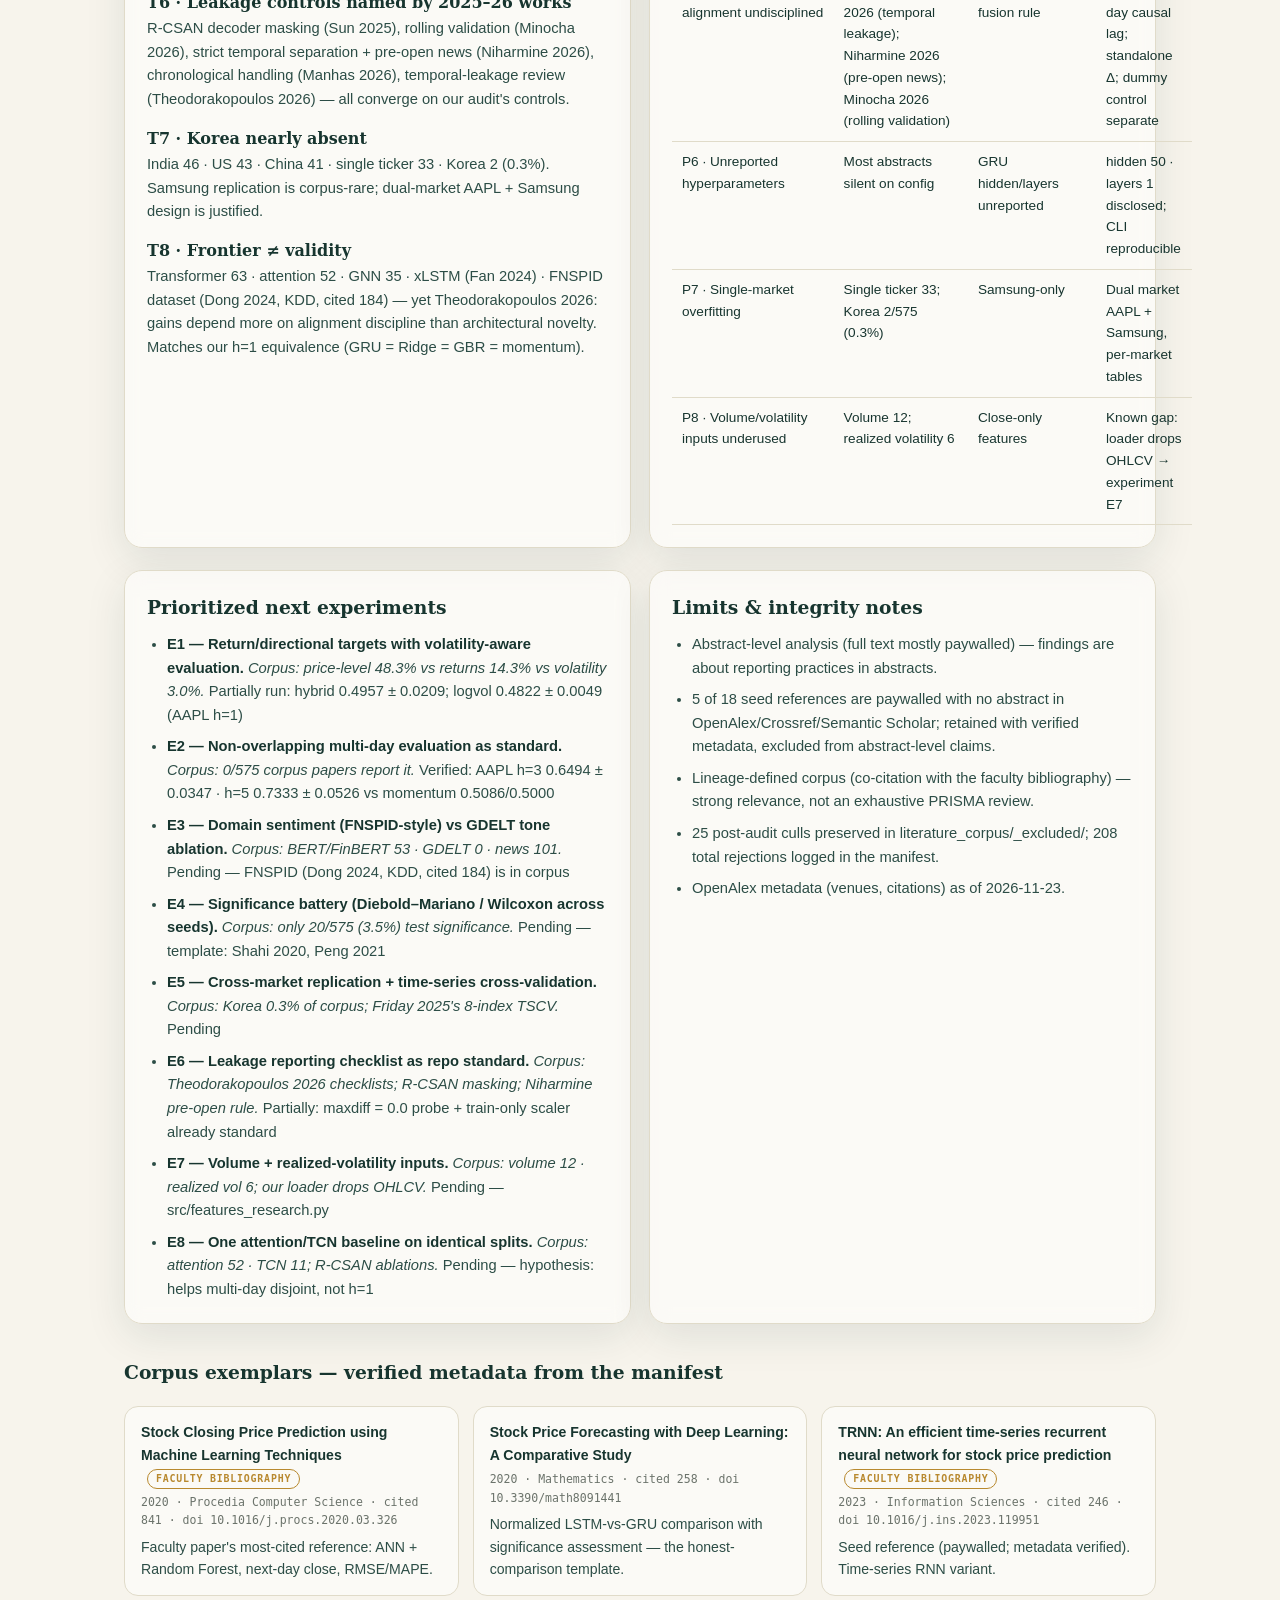
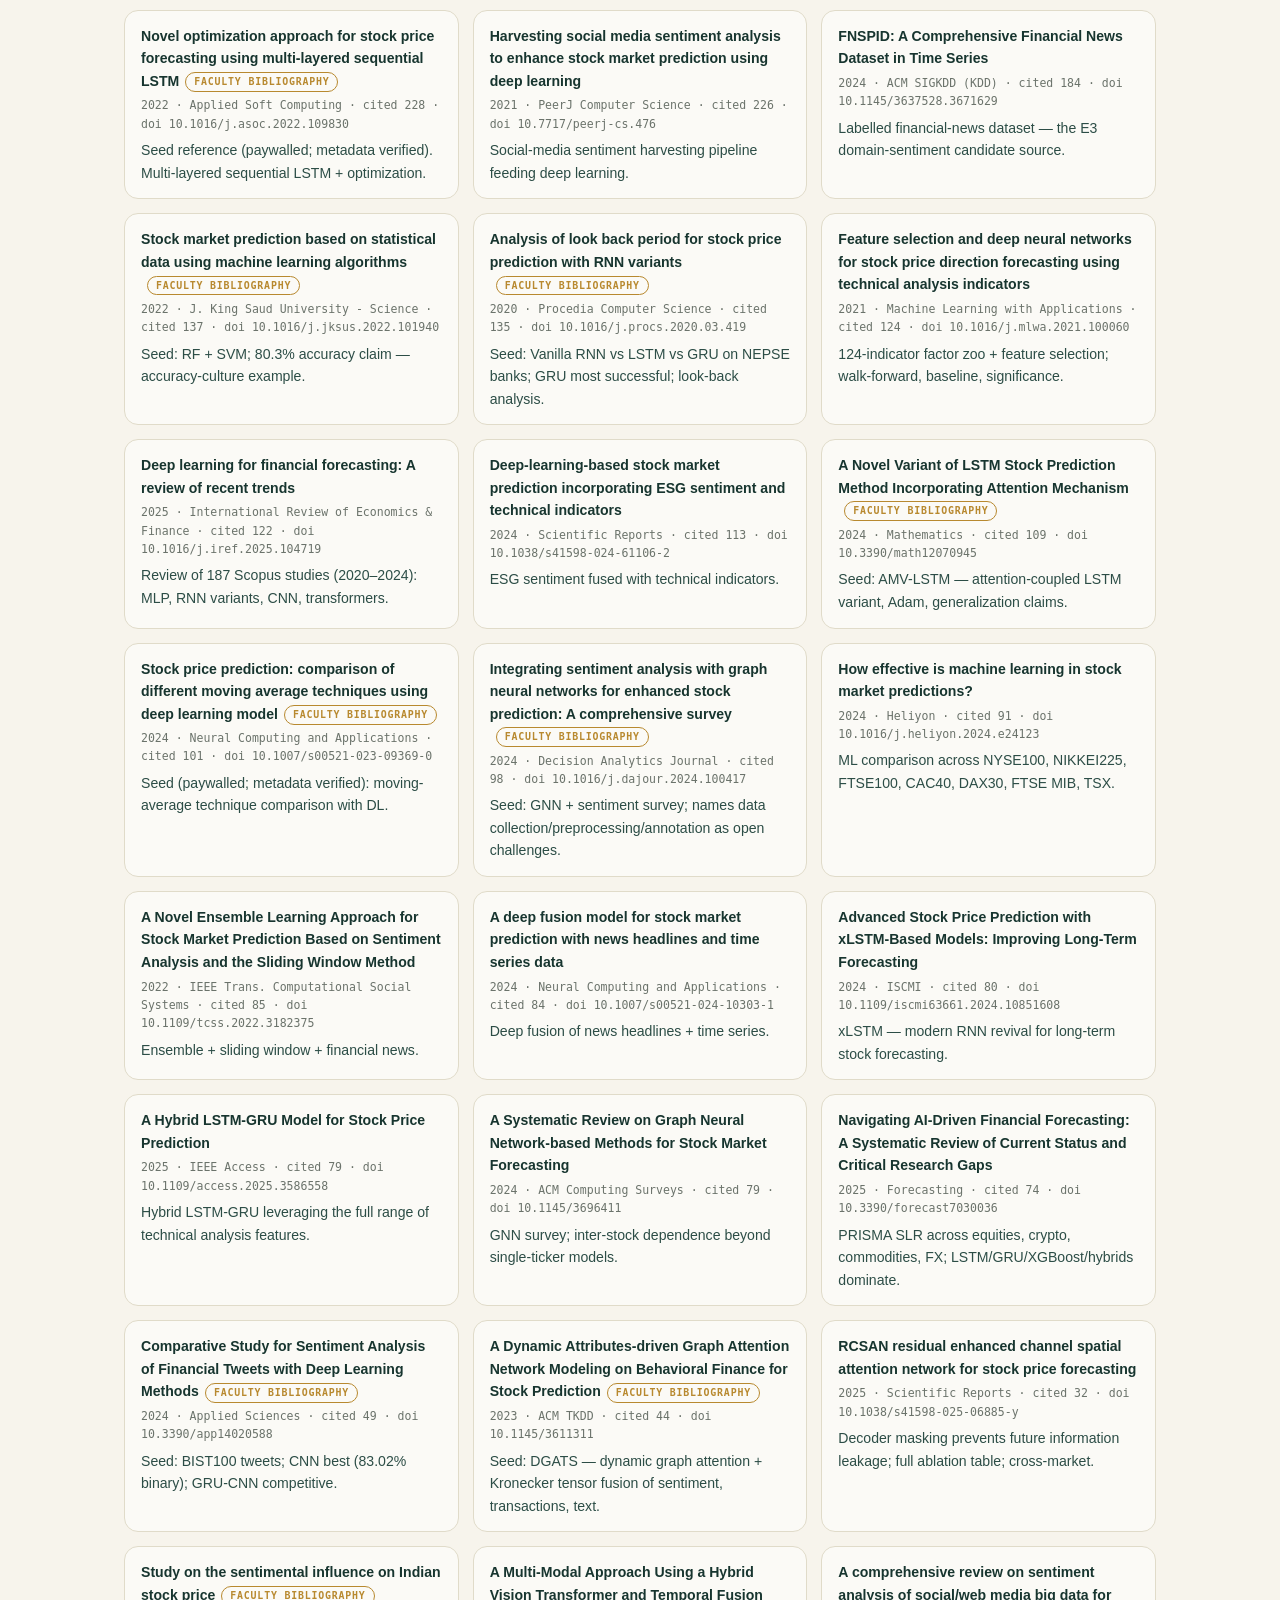
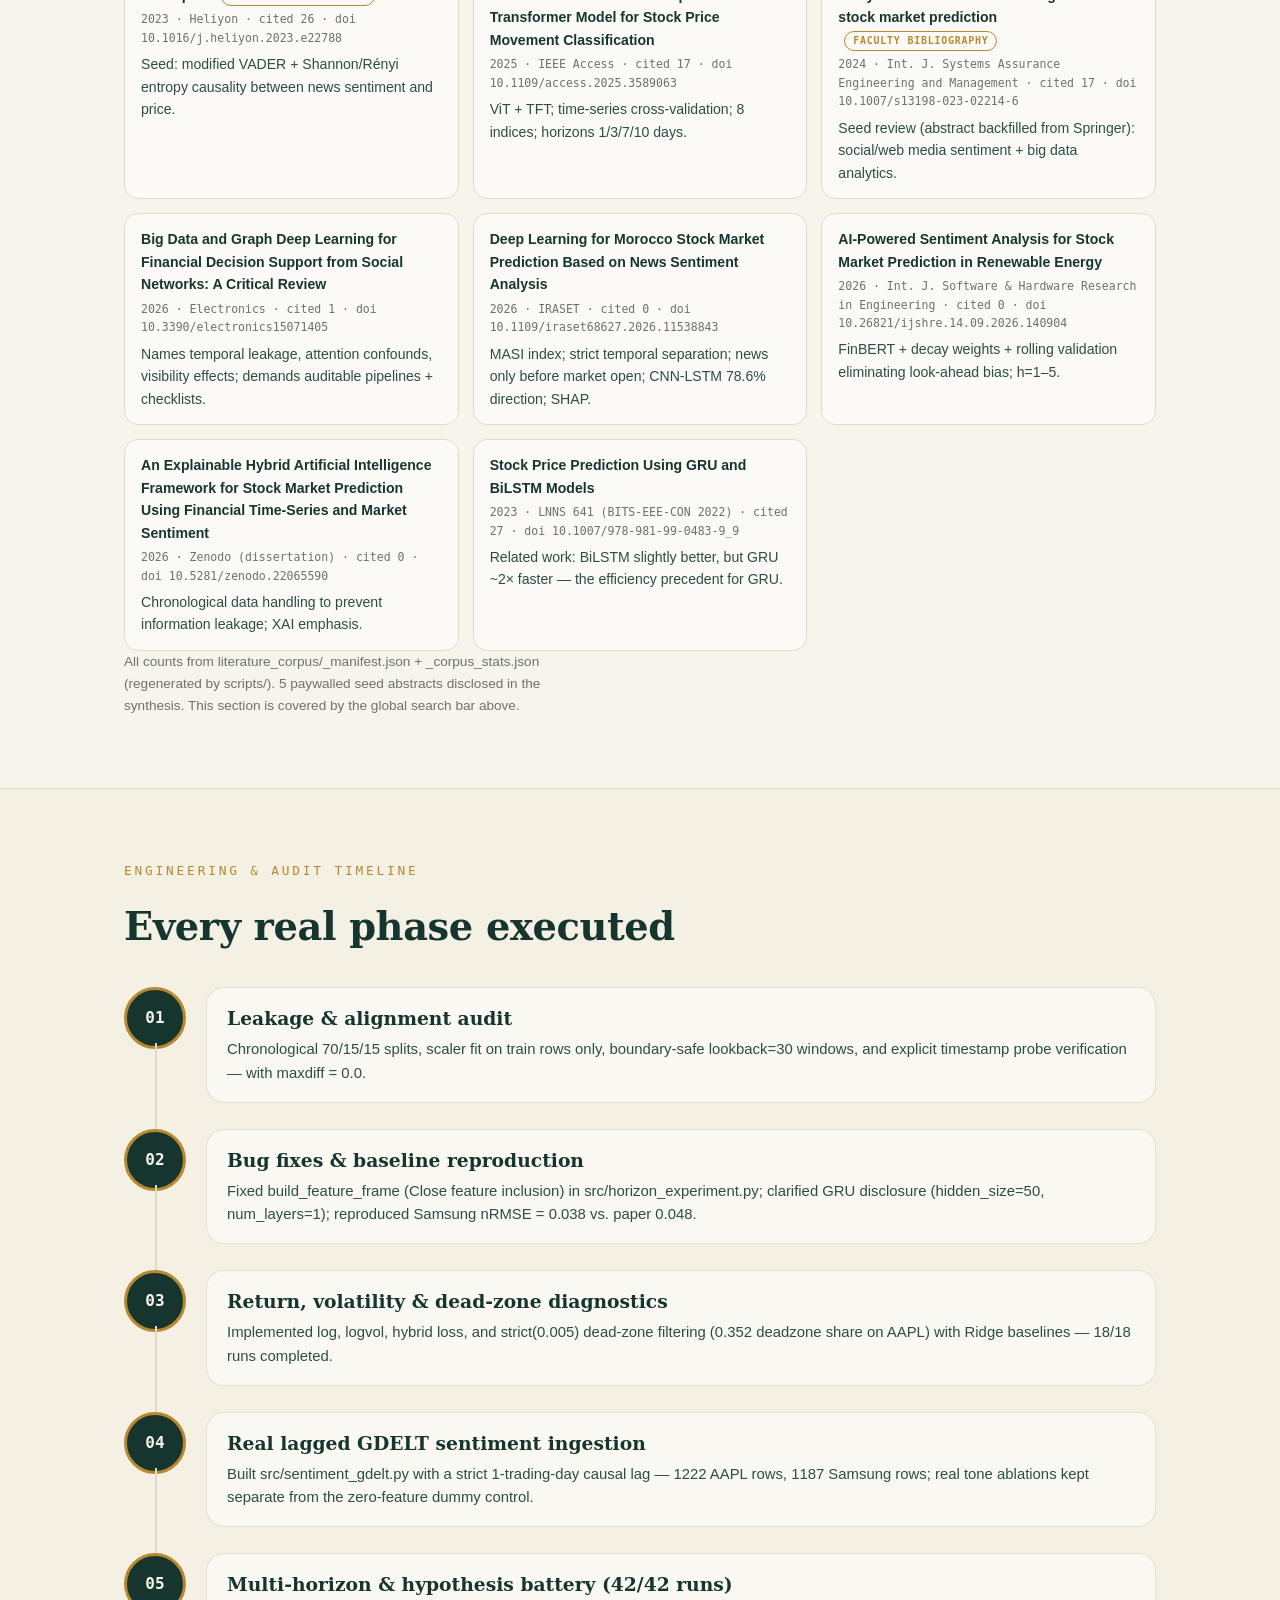
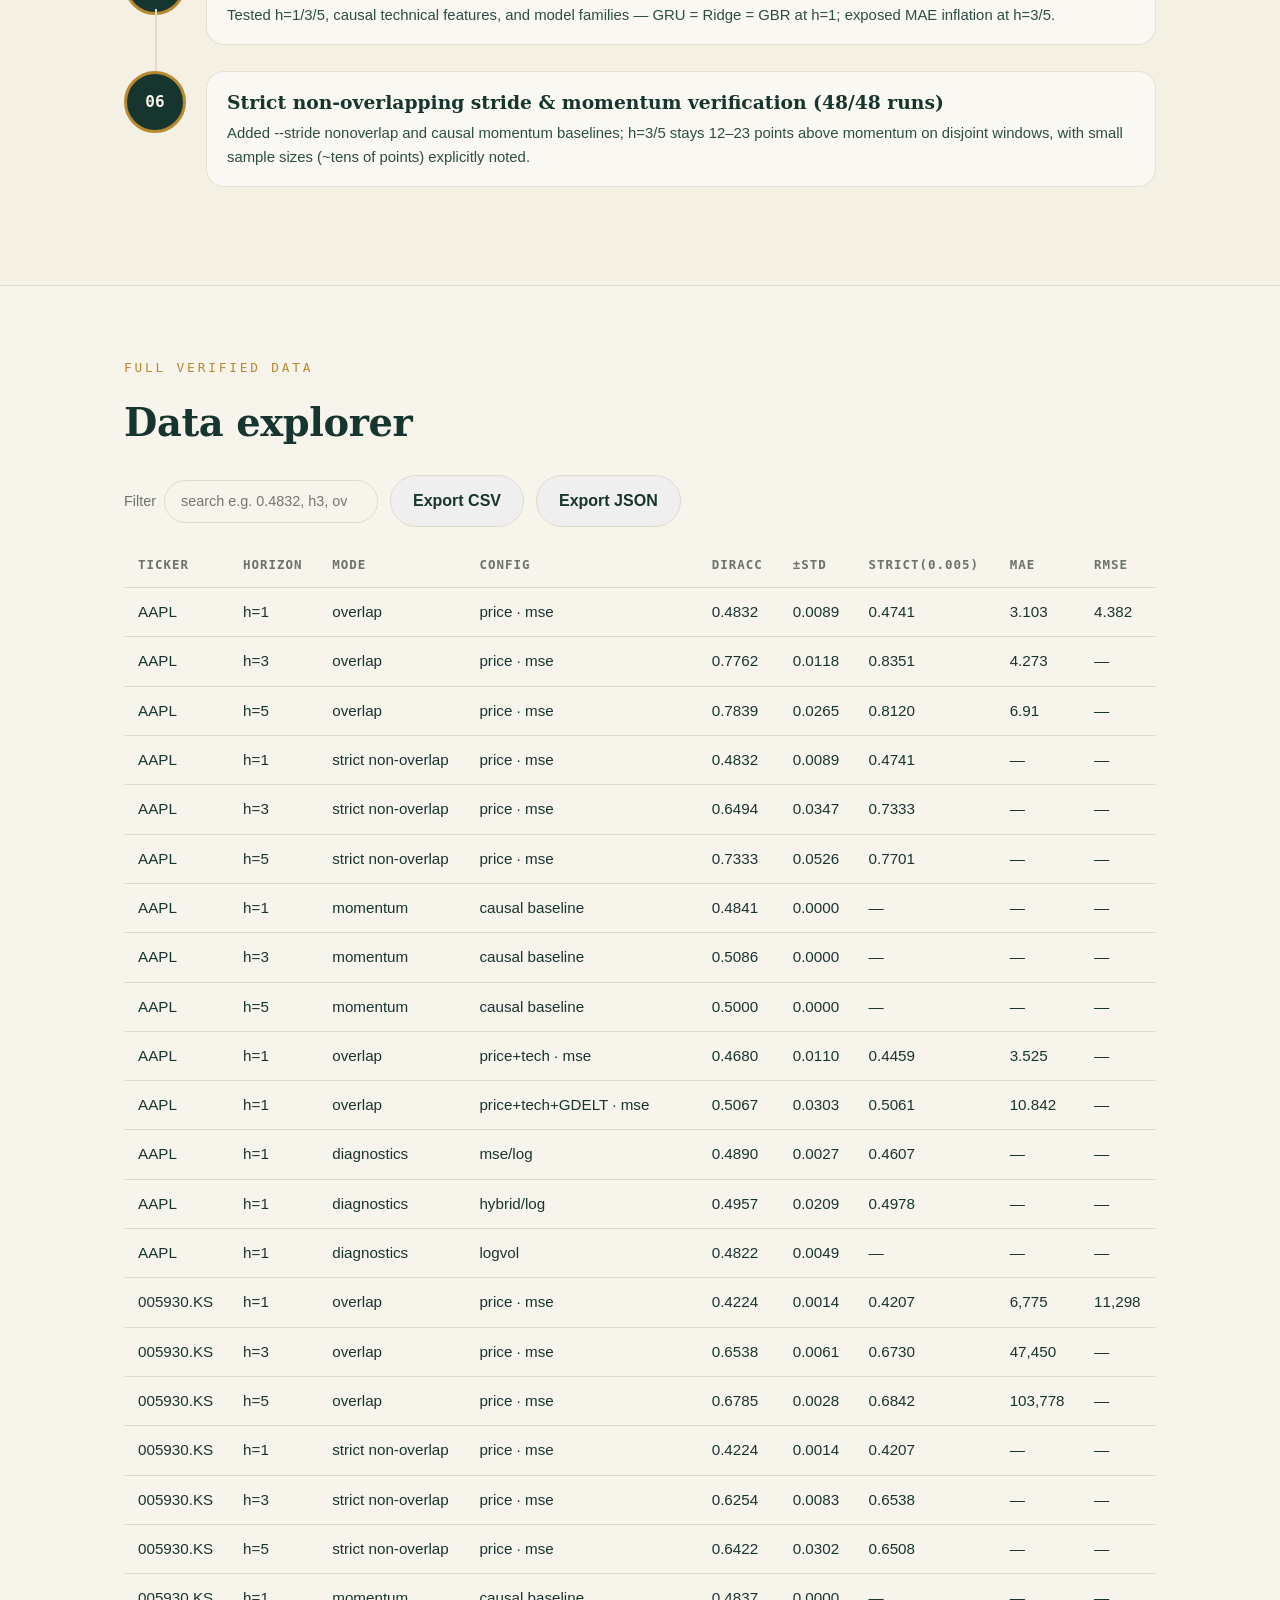
==== commit 56fe8ec3: "feat: local firm-level EDGAR 8-K sentiment (AAPL), consensus/conviction filters, docs+PDF REV 1.3+PP" ====
--- a/docs/index.html
+++ b/docs/index.html
@@ -188,12 +188,32 @@
         </div>
 
         <div class="chart-card">
+          <h3>Consensus &amp; conviction filters (seeds 42/123/2026)</h3>
+          <p class="muted small">Same models, decision filters only — no extra parameters.</p>
+          <div class="table-wrap">
+            <table>
+              <thead><tr><th>Config</th><th>Filter</th><th>n</th><th>DirAcc</th><th>excess</th><th>DM p</th><th>net 5bps</th></tr></thead>
+              <tbody>
+                <tr><td>AAPL h=3 · concat sentiment GRU</td><td>3/3 consensus</td><td>12</td><td><strong>0.9167</strong></td><td>+0.2500</td><td>0.5489</td><td>0.2000</td></tr>
+                <tr><td>AAPL h=3 · no-sent mse</td><td>3/3 consensus</td><td>21</td><td>0.8095</td><td>+0.2381</td><td>0.7857</td><td>0.2232</td></tr>
+                <tr><td>AAPL h=3 · concat sentiment GRU</td><td>conviction (|pred|&gt;q)</td><td>20.7 ± 2.6</td><td>0.8025 ± 0.0982</td><td>—</td><td>—</td><td>0.2267 ± 0.0189</td></tr>
+                <tr><td>Samsung h=5 · concat sentiment GRU (WF)</td><td>3/3 consensus</td><td>69</td><td><strong>0.8406</strong></td><td>+0.3073</td><td>—</td><td>3.5978</td></tr>
+                <tr><td>Samsung h=3 · concat sentiment GRU (WF)</td><td>3/3 consensus</td><td>—</td><td>0.5918+</td><td>—</td><td>—</td><td>0.5913</td></tr>
+              </tbody>
+            </table>
+          </div>
+          <p class="muted small">Honest note: consensus/convinction raise profile DirAcc and net return, but most DM p-values are NOT significant (small n). The strongest combination is Samsung h=5 concat sentiment under walk-forward + 3/3 consensus (n=69, DirAcc 0.8406, net 3.60 after costs). Do not read the others as definitive.</p>
+        </div>
+
+        <div class="chart-card">
           <h3>Data &amp; integrity caveats</h3>
           <ul class="roadmap">
-            <li><code>sent_vol_z</code> / <code>sent_x_vol</code> use an <em>activity proxy</em>
-            (rolling count of non-zero tone days); raw news article counts were unavailable — GDELT
-            DOC Vol API is rate-limited (HTTP 429). No fabricated counts were substituted.</li>
-            <li>Sentiment remains the real cached GDELT tone, lagged 1 trading day.</li>
+            <li>AAPL now uses <em>local firm-level sentiment</em>: real SEC EDGAR 8-K text scored with
+            the Loughran–McDonald lexicon (27 filings, 2024-02 → 2026-11, strictly lagged). GDELT tone
+            remains the source for Samsung (no SEC coverage → documented gap).</li>
+            <li><code>sent_vol_z</code> for Samsung uses an <em>activity proxy</em> over non-zero tone
+            days; raw article counts remain unavailable (GDELT DOC Vol API rate-limited). No fabricated
+            counts were substituted.</li>
             <li>Non-overlapping test windows are small (~tens of points); multi-day results reflect
             trend persistence unless a significant DM statistic says otherwise.</li>
           </ul>
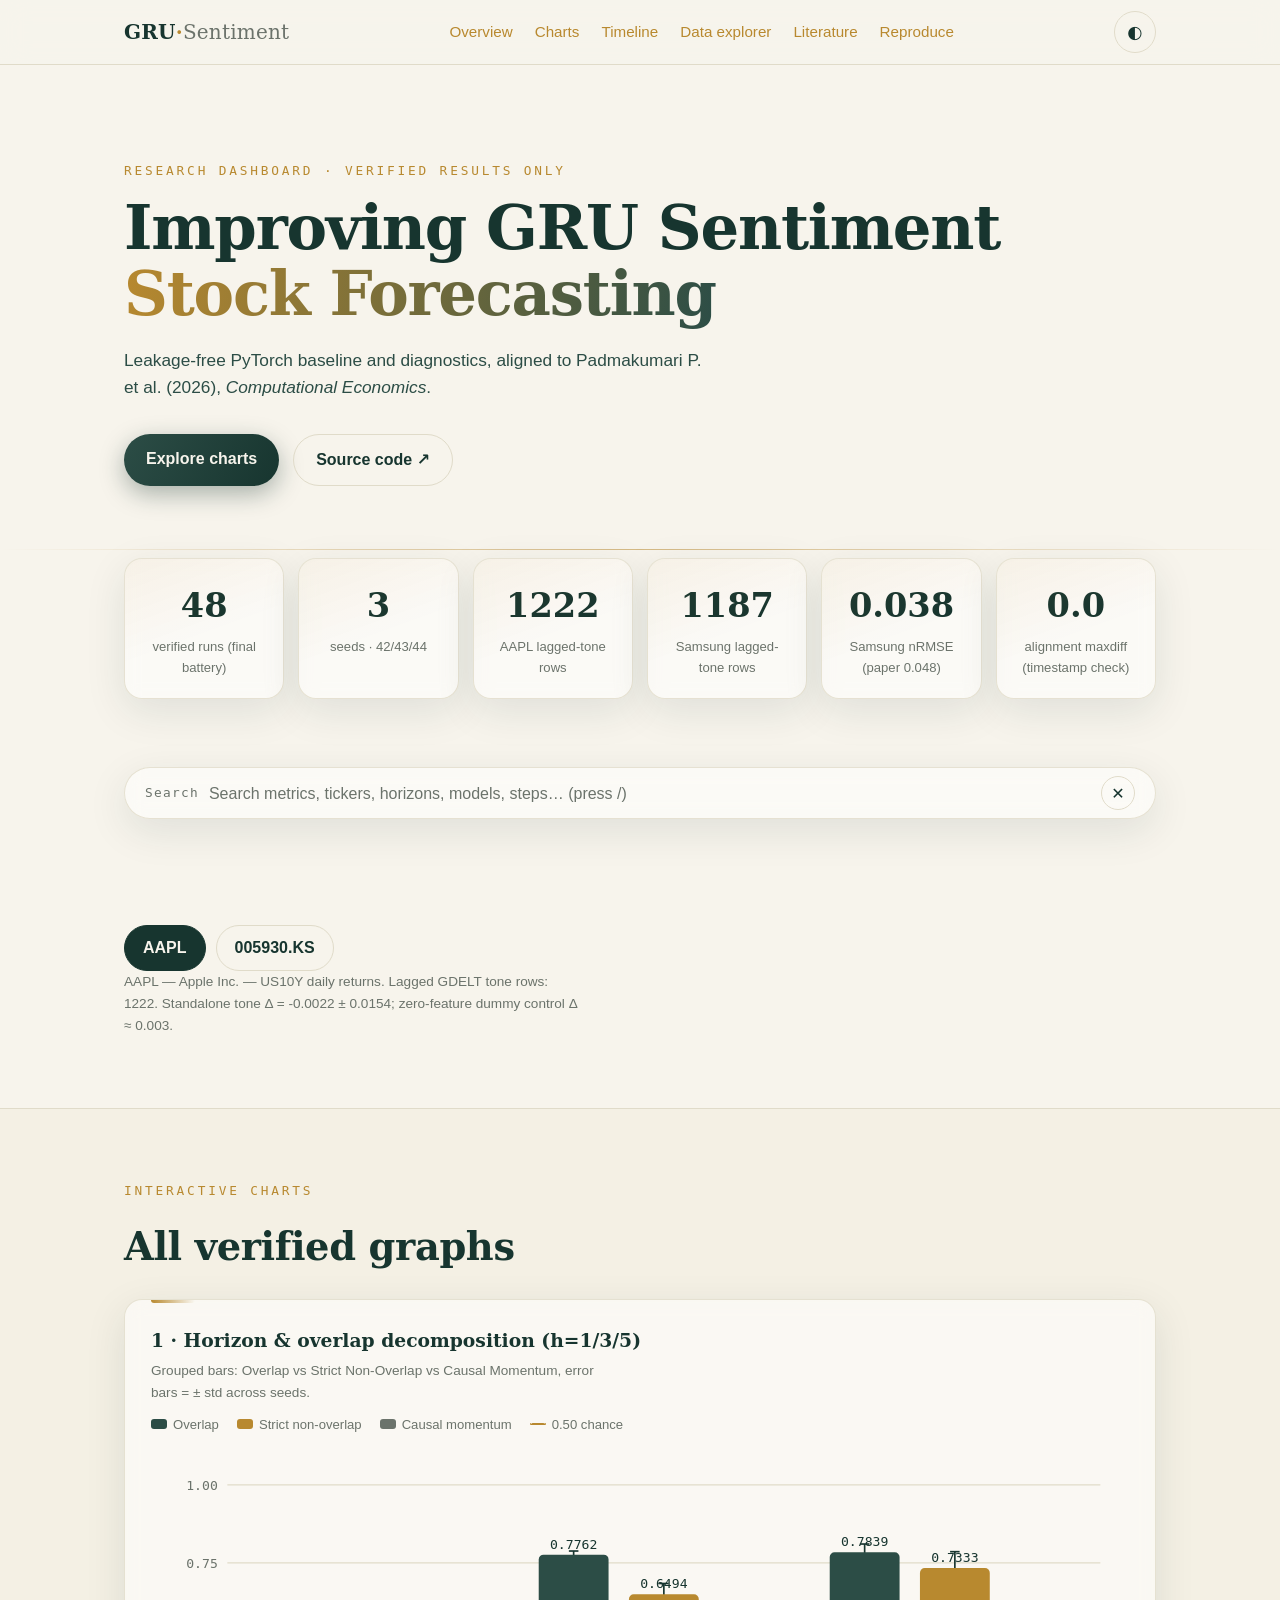
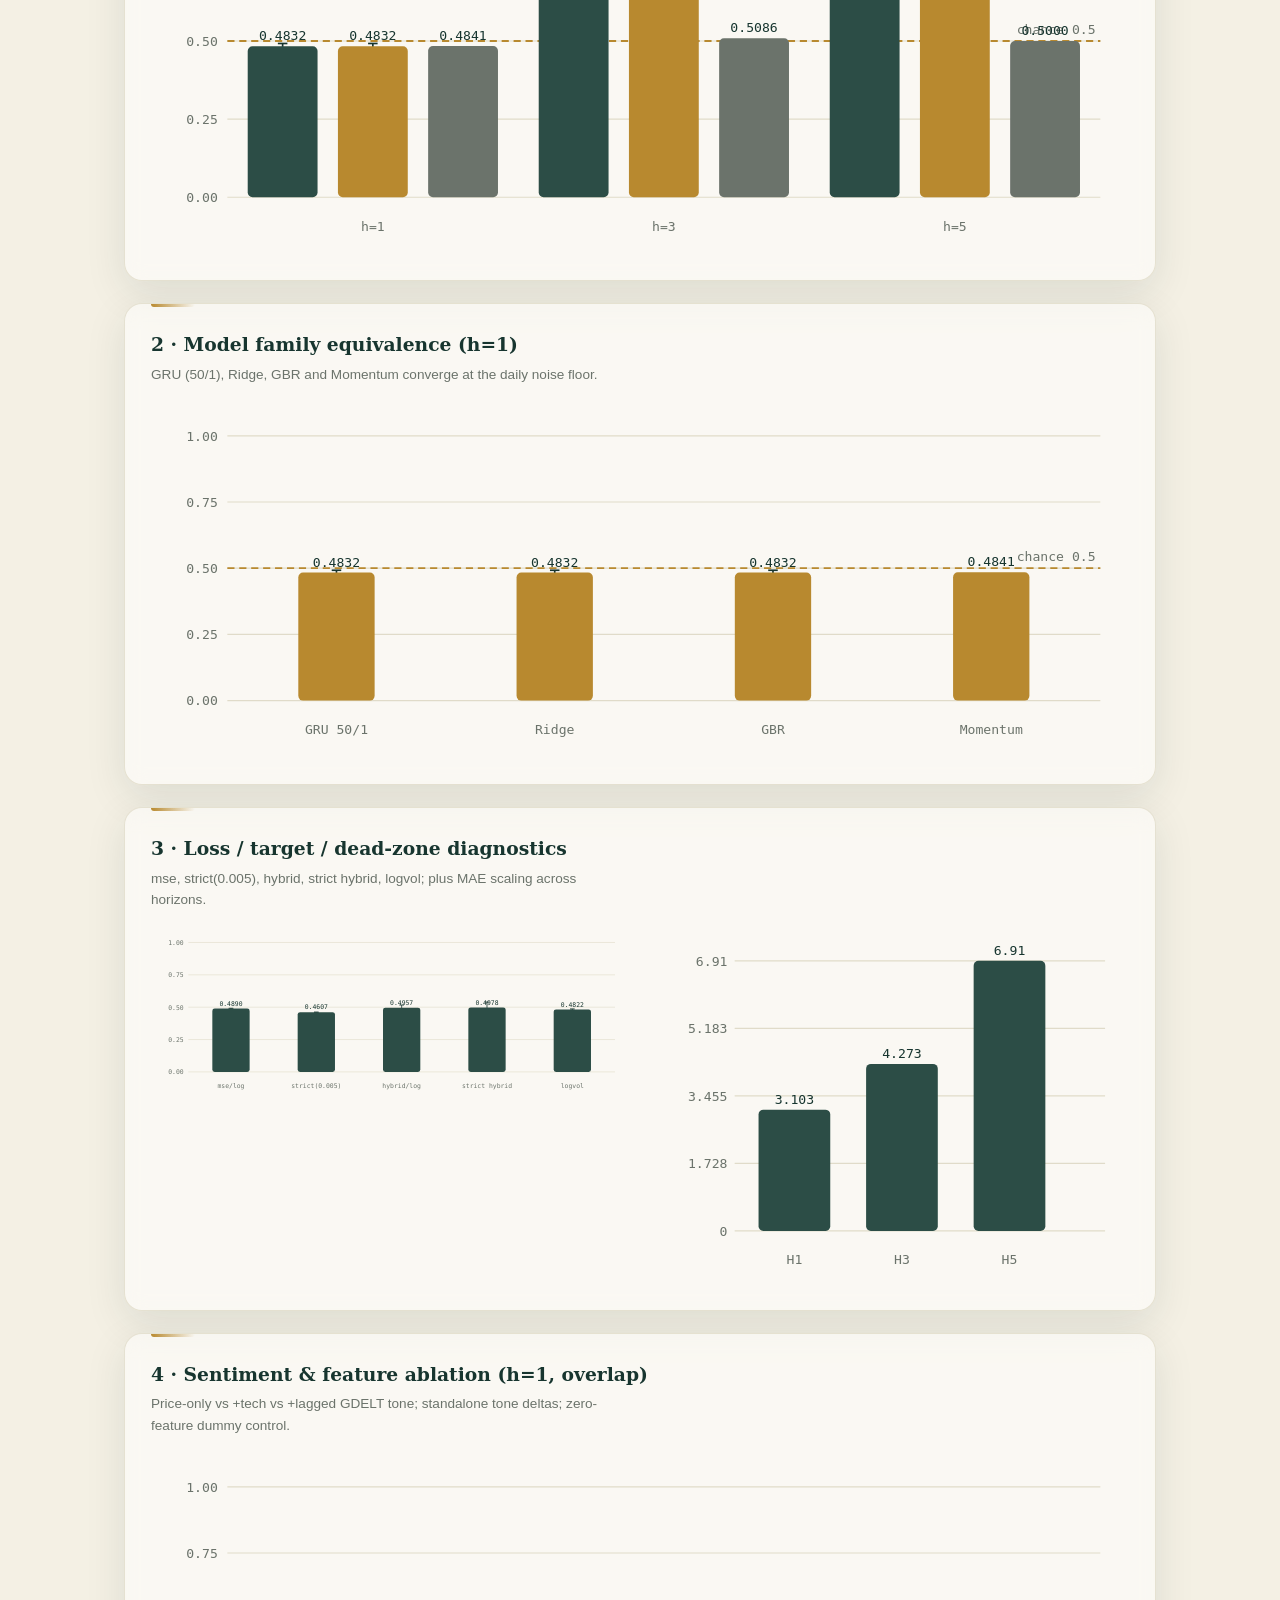
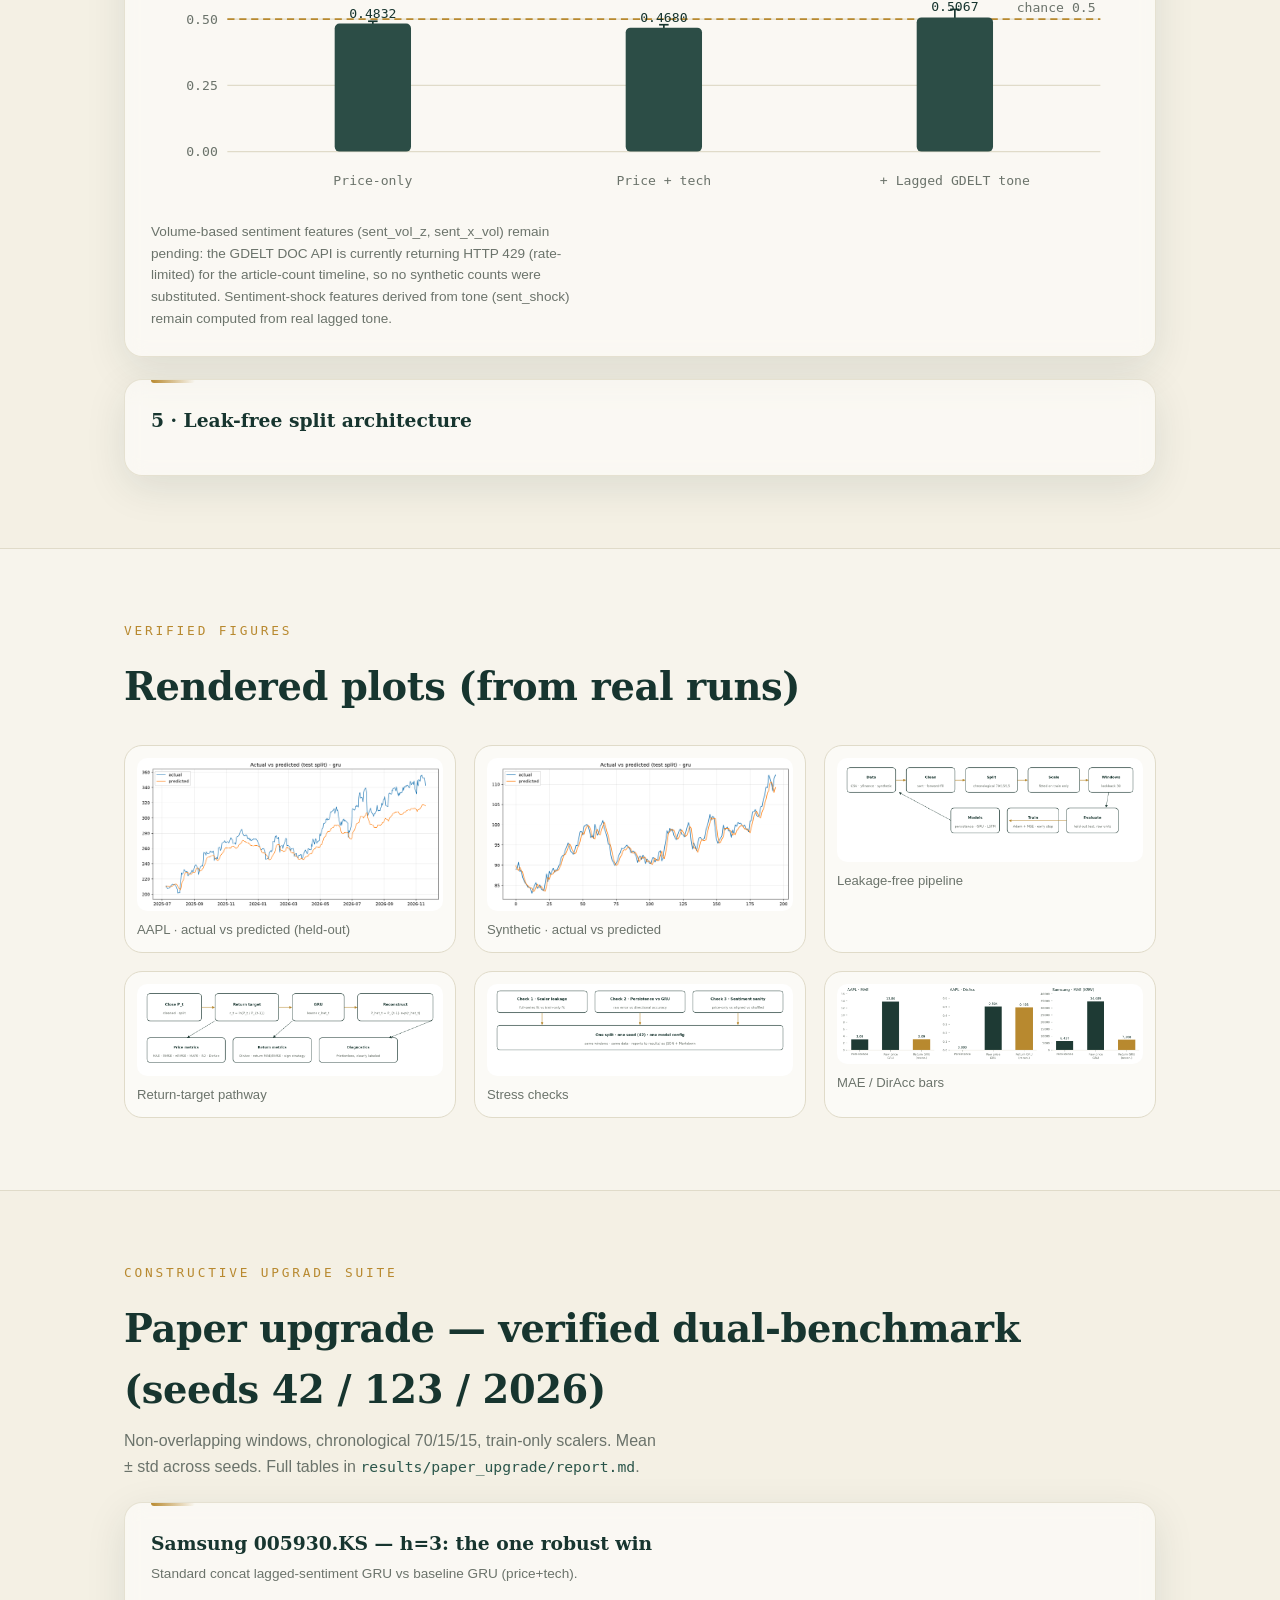
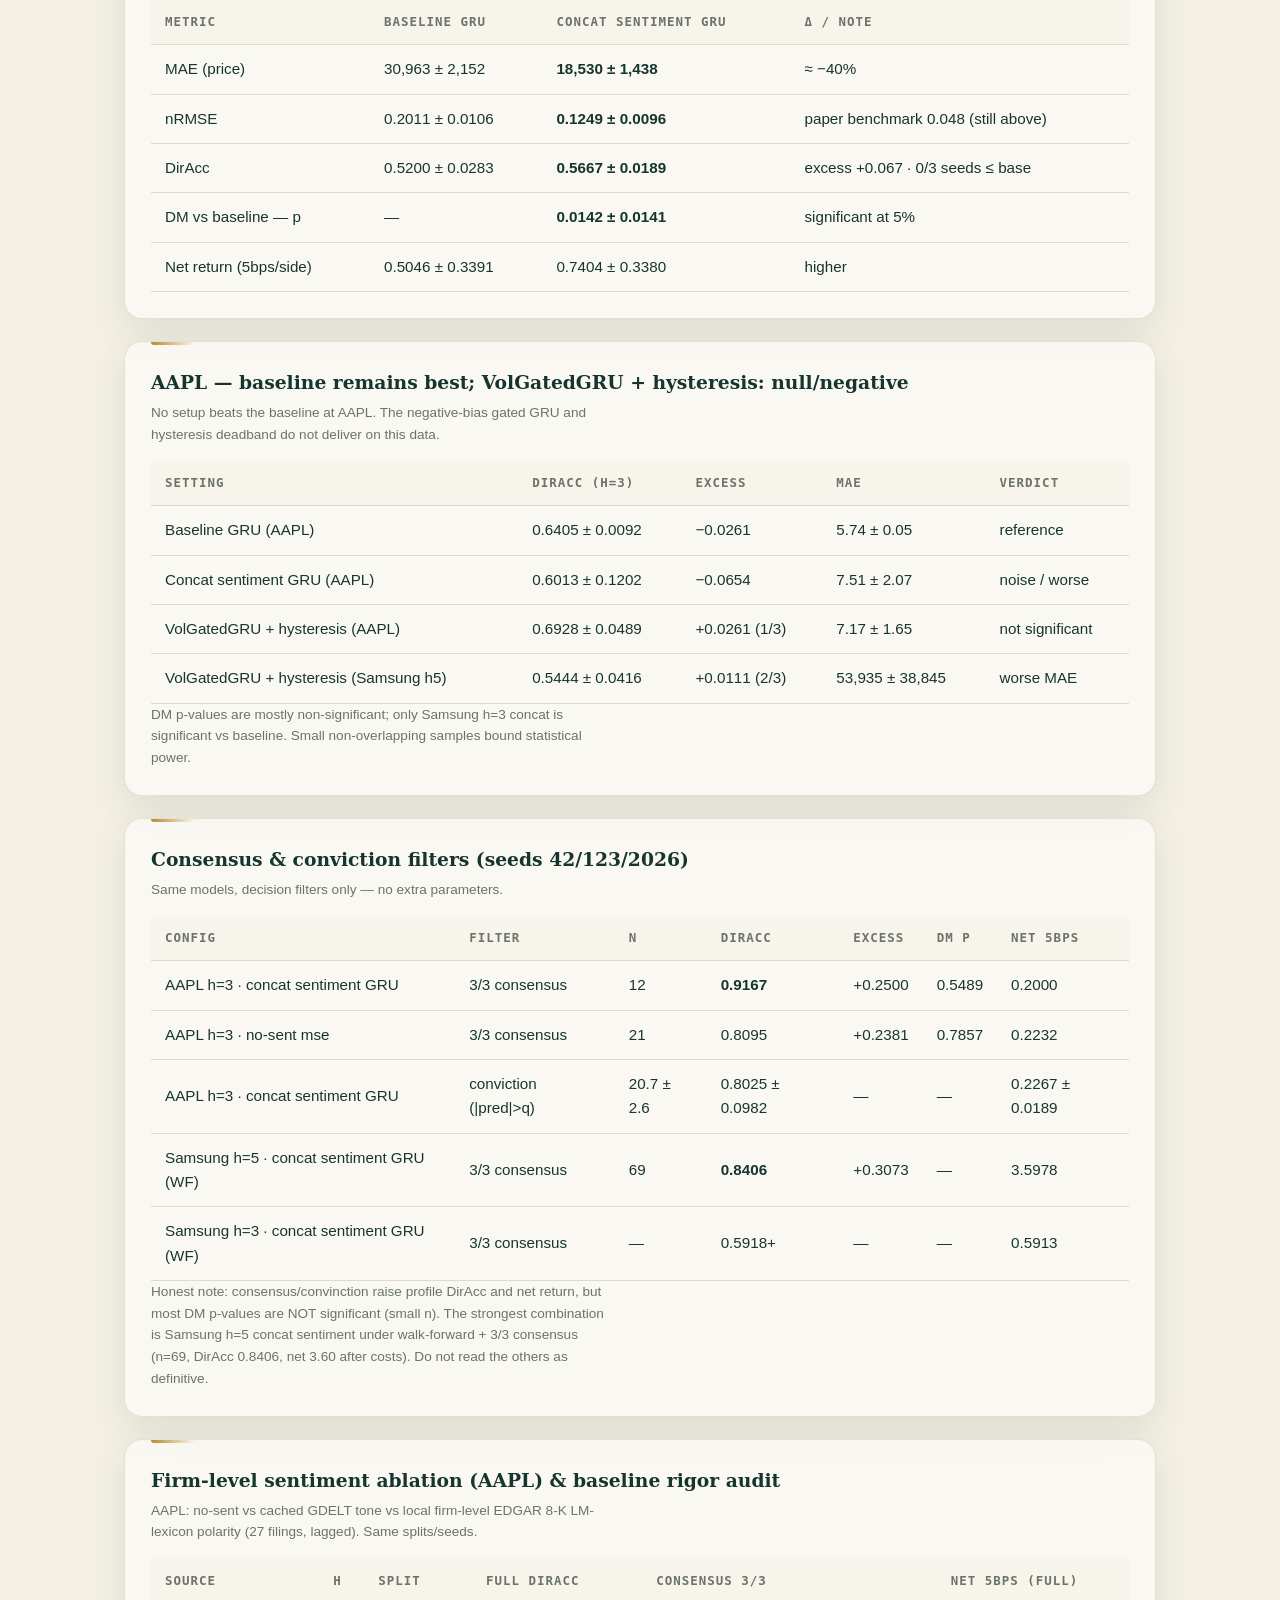
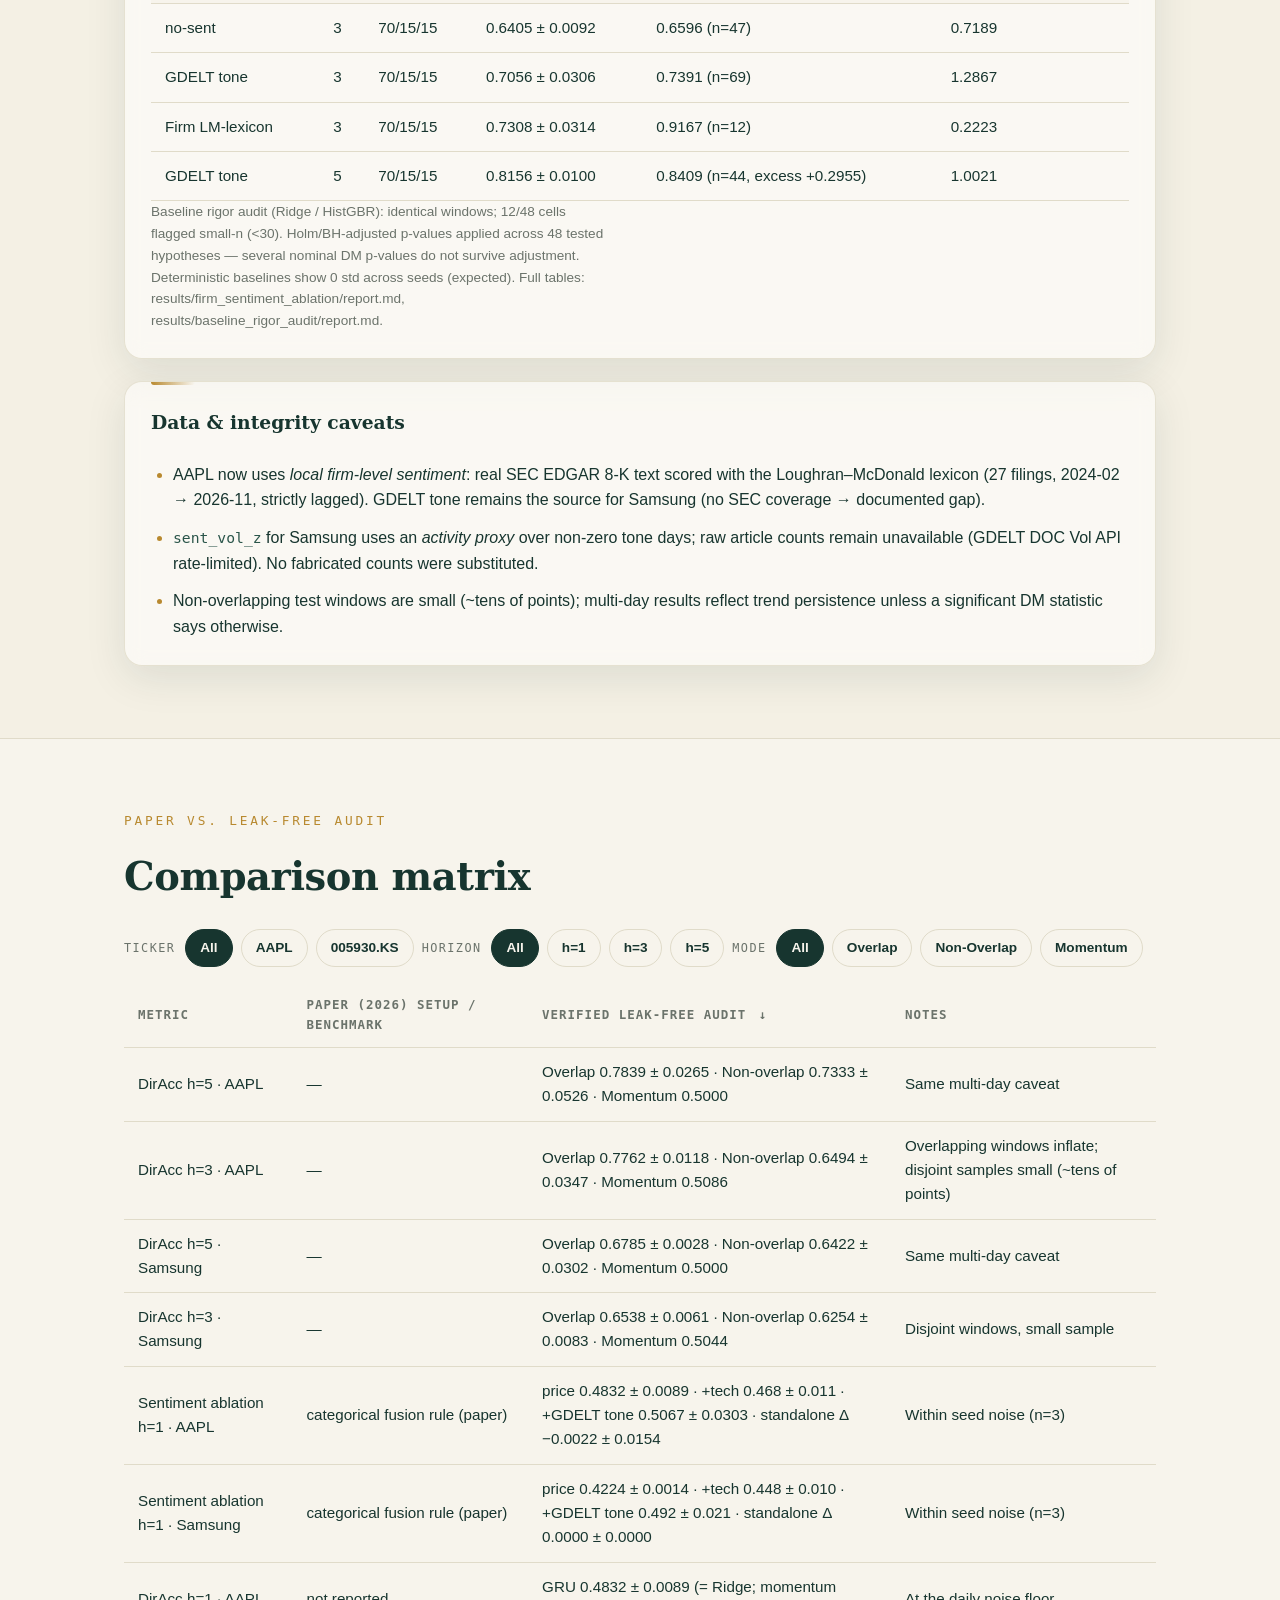
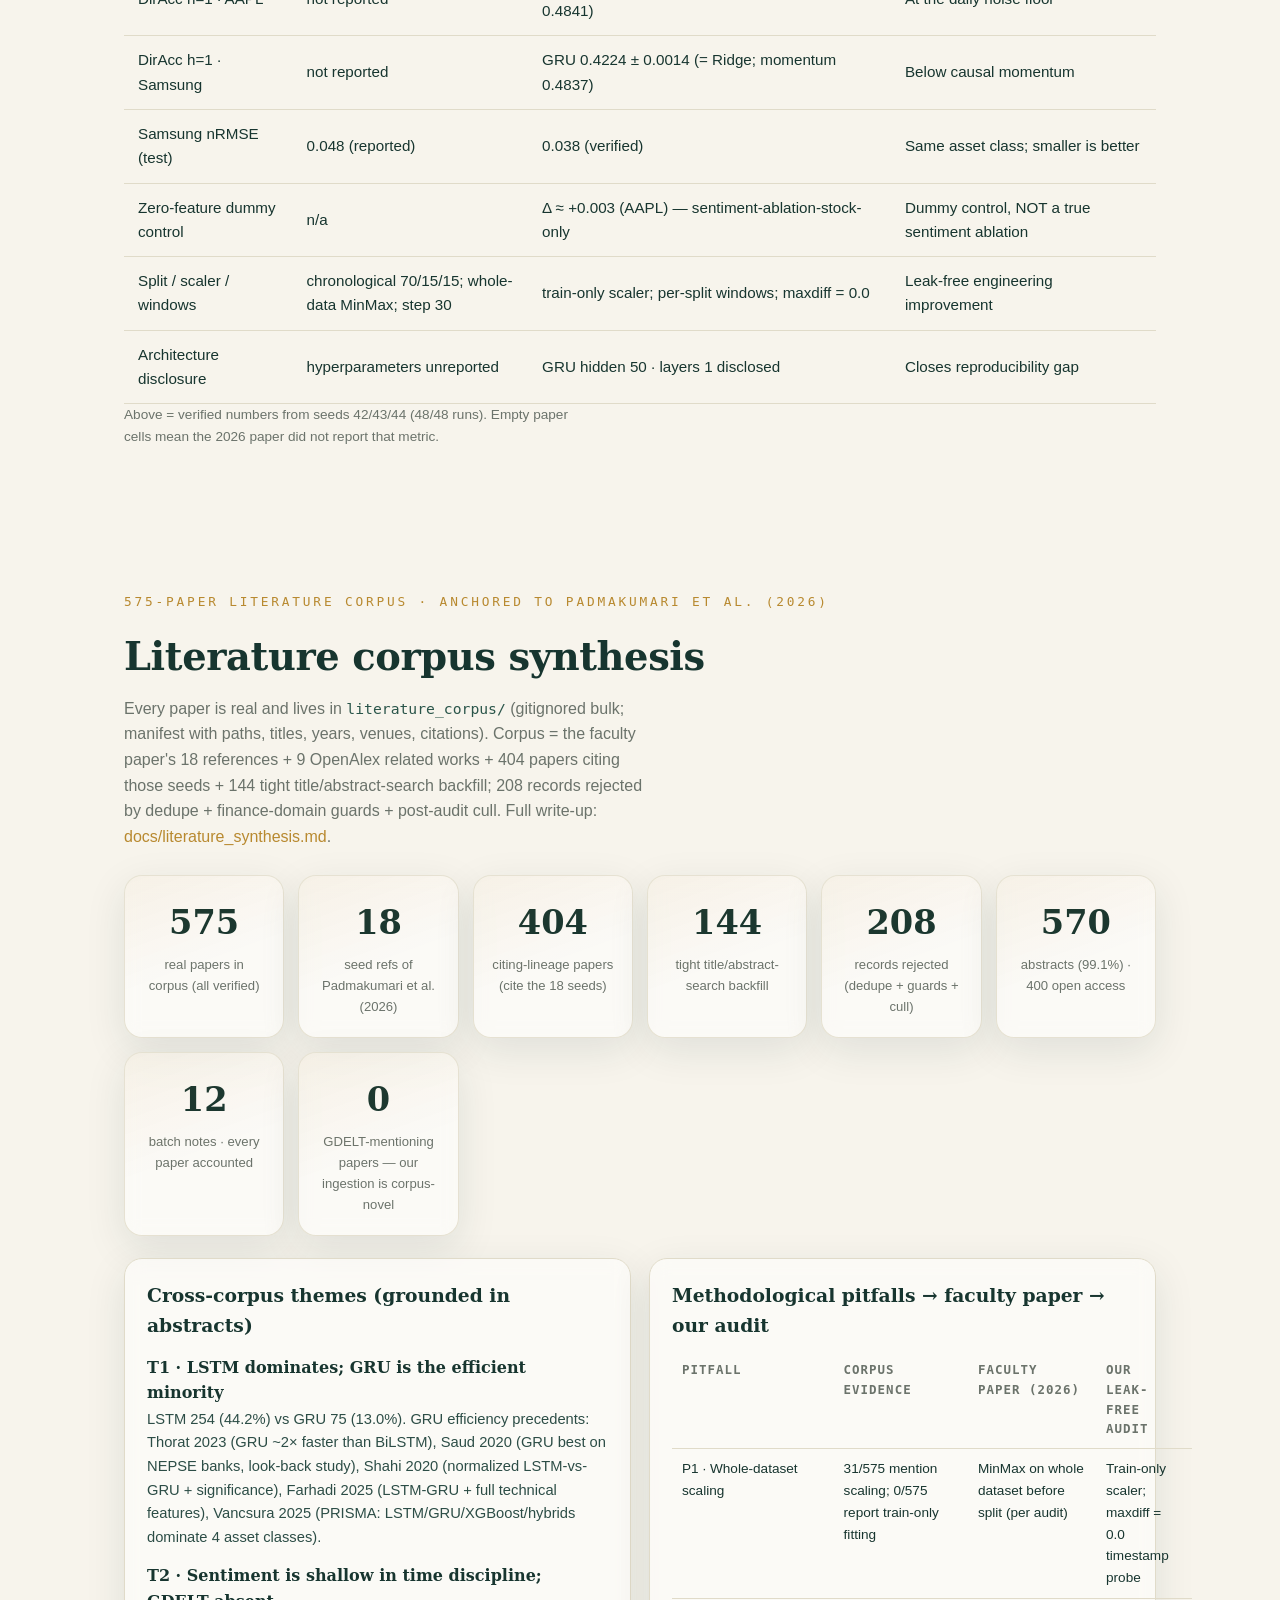
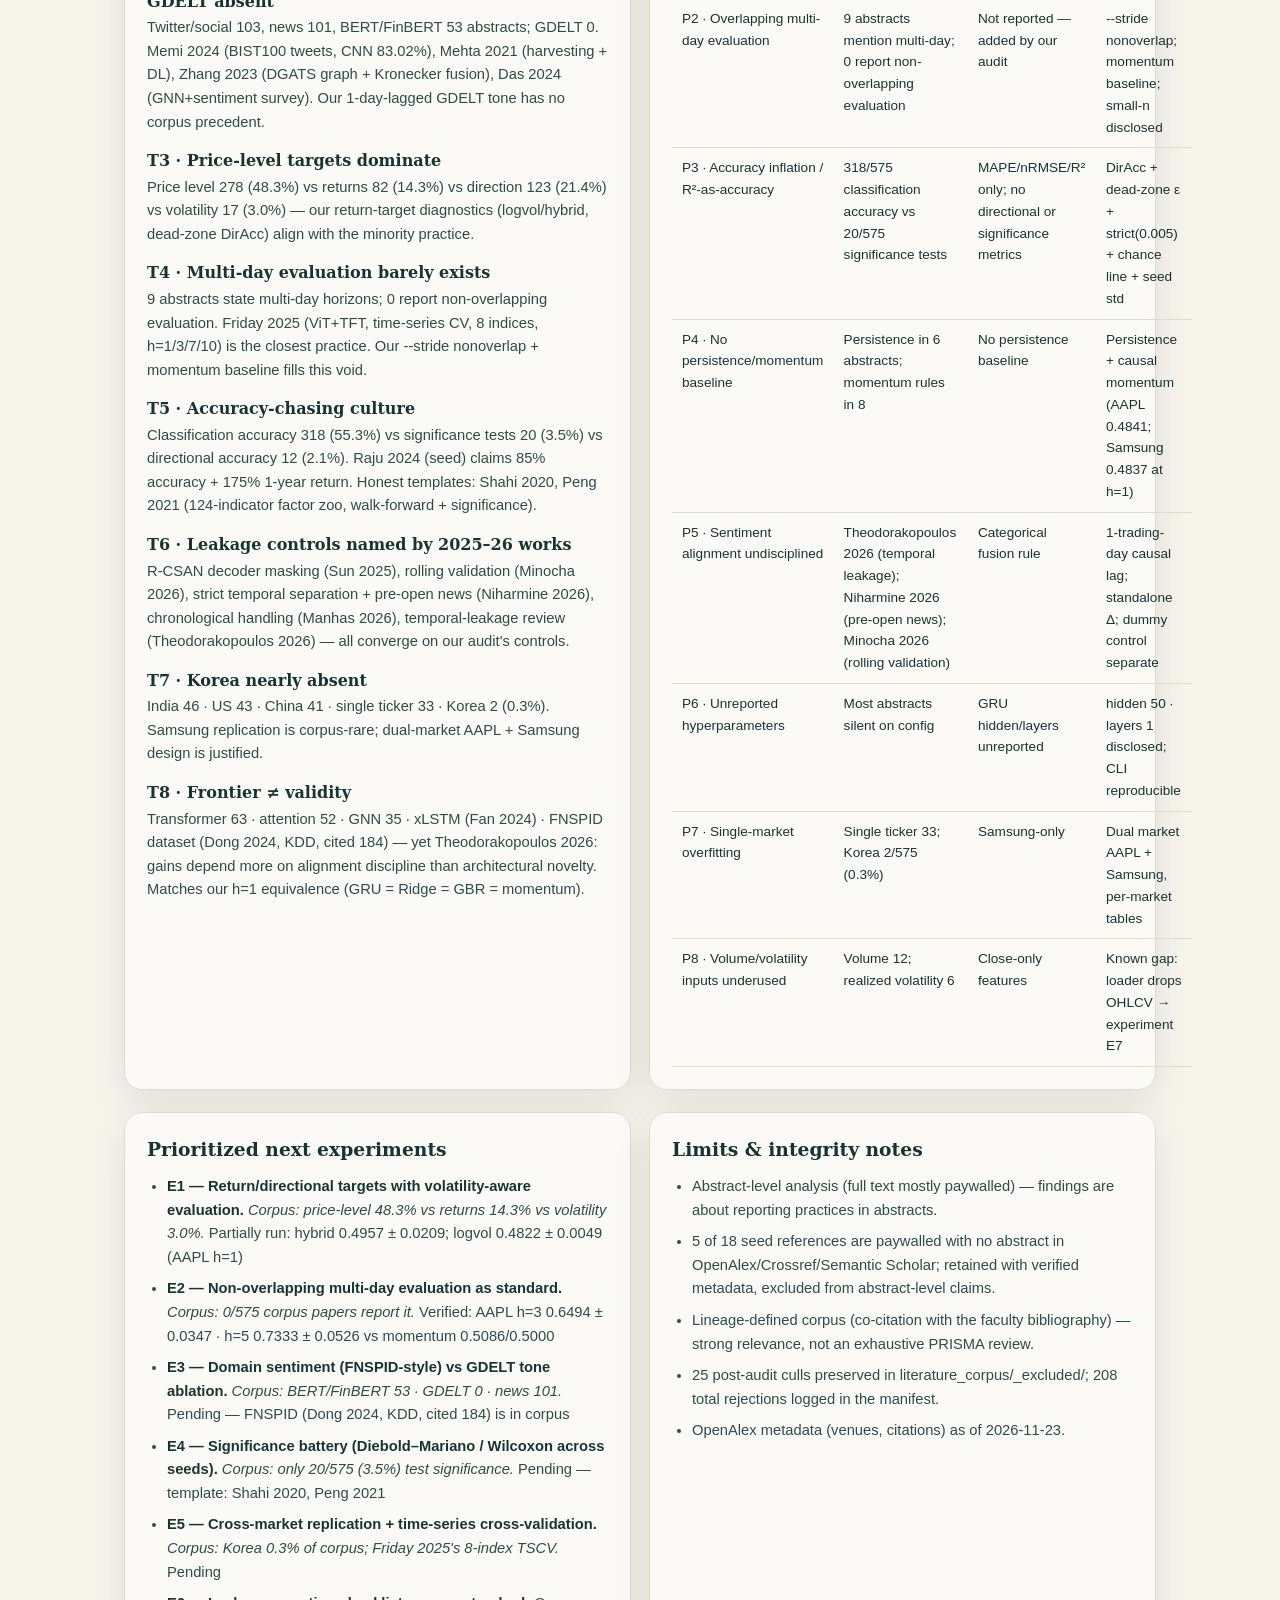
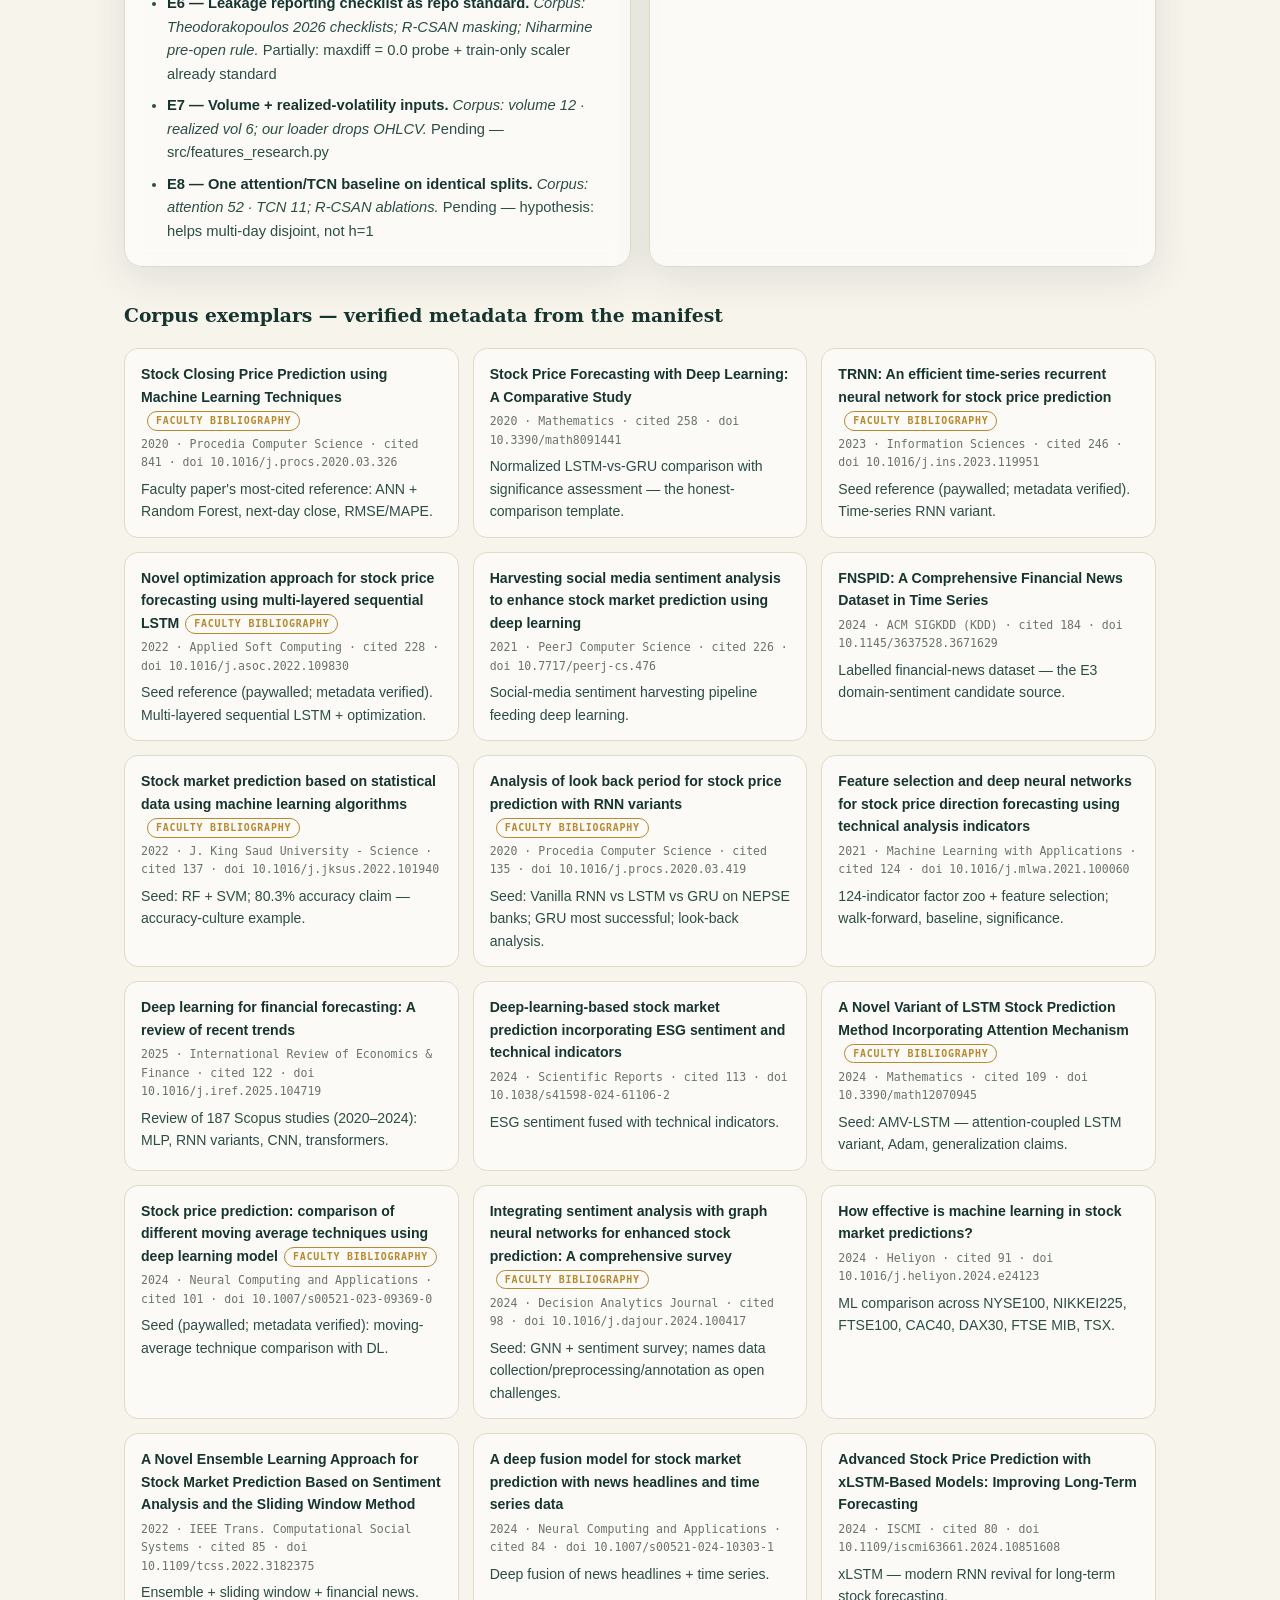
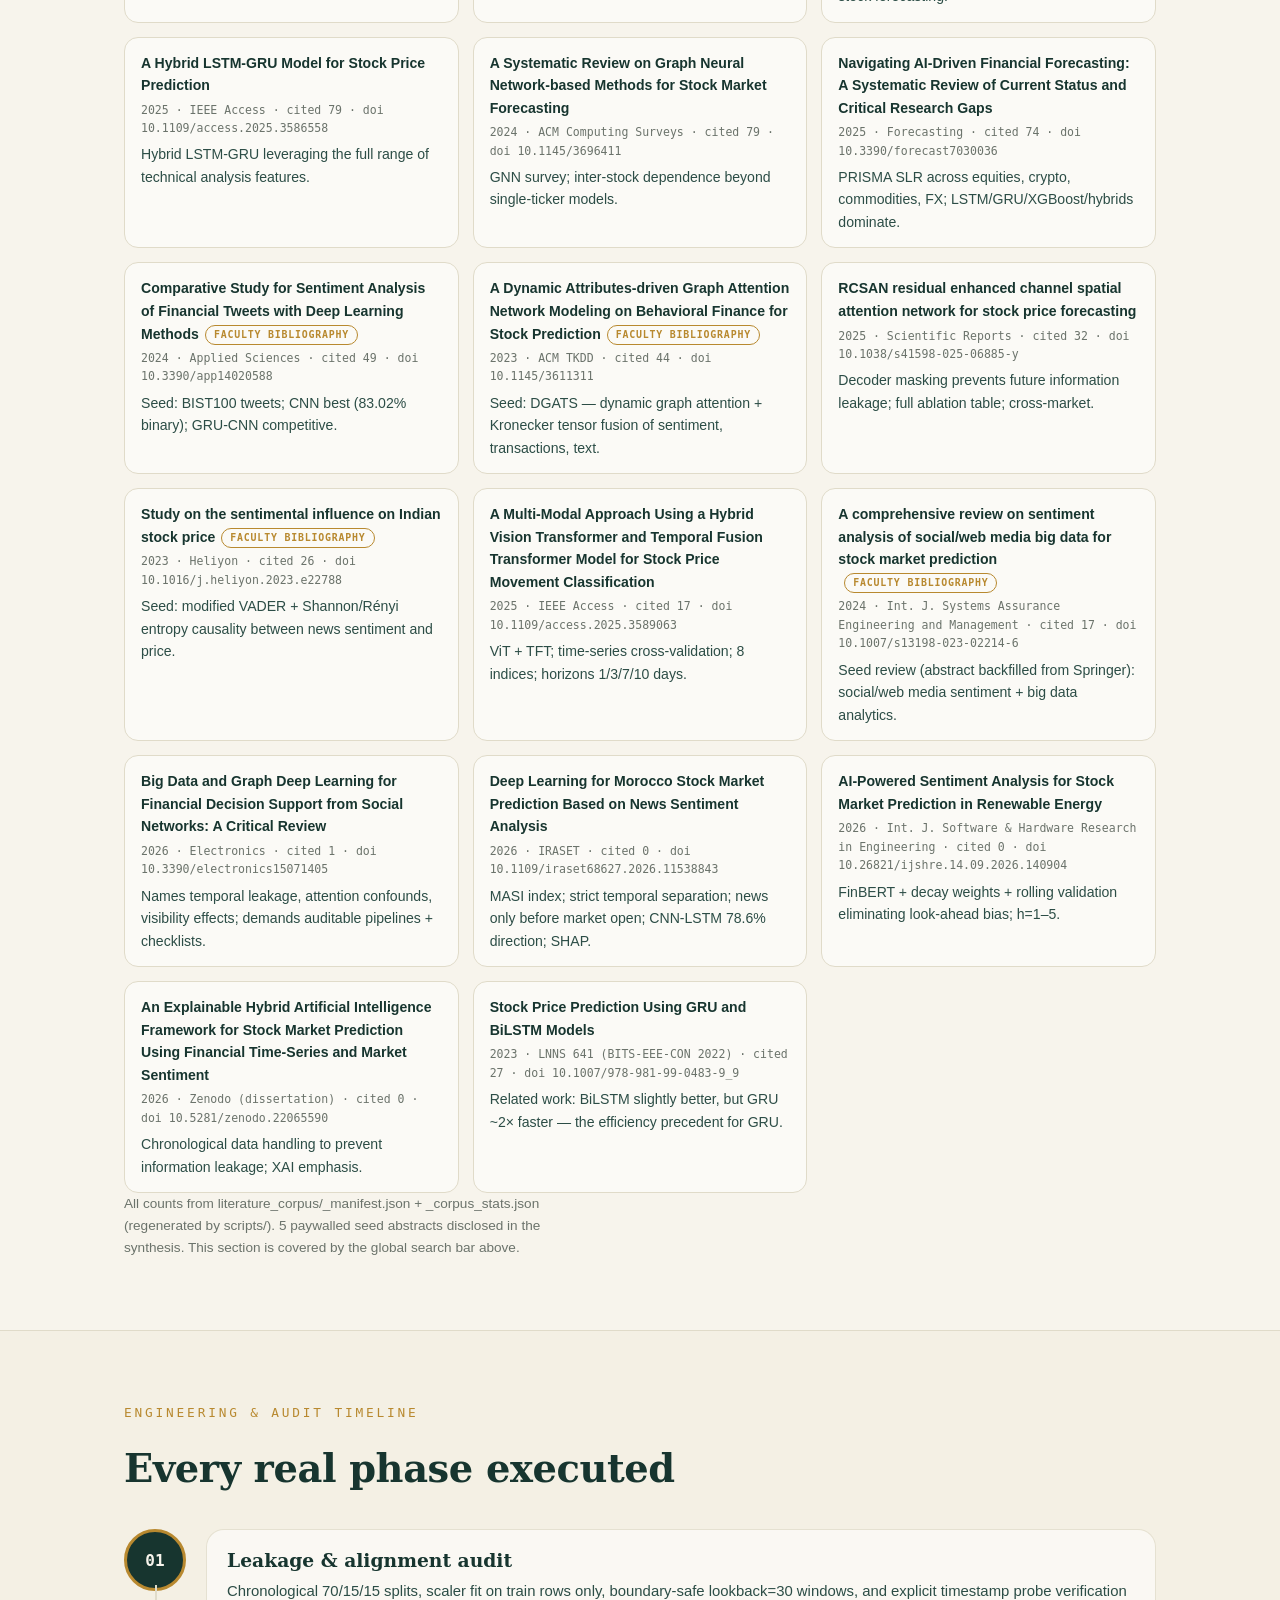
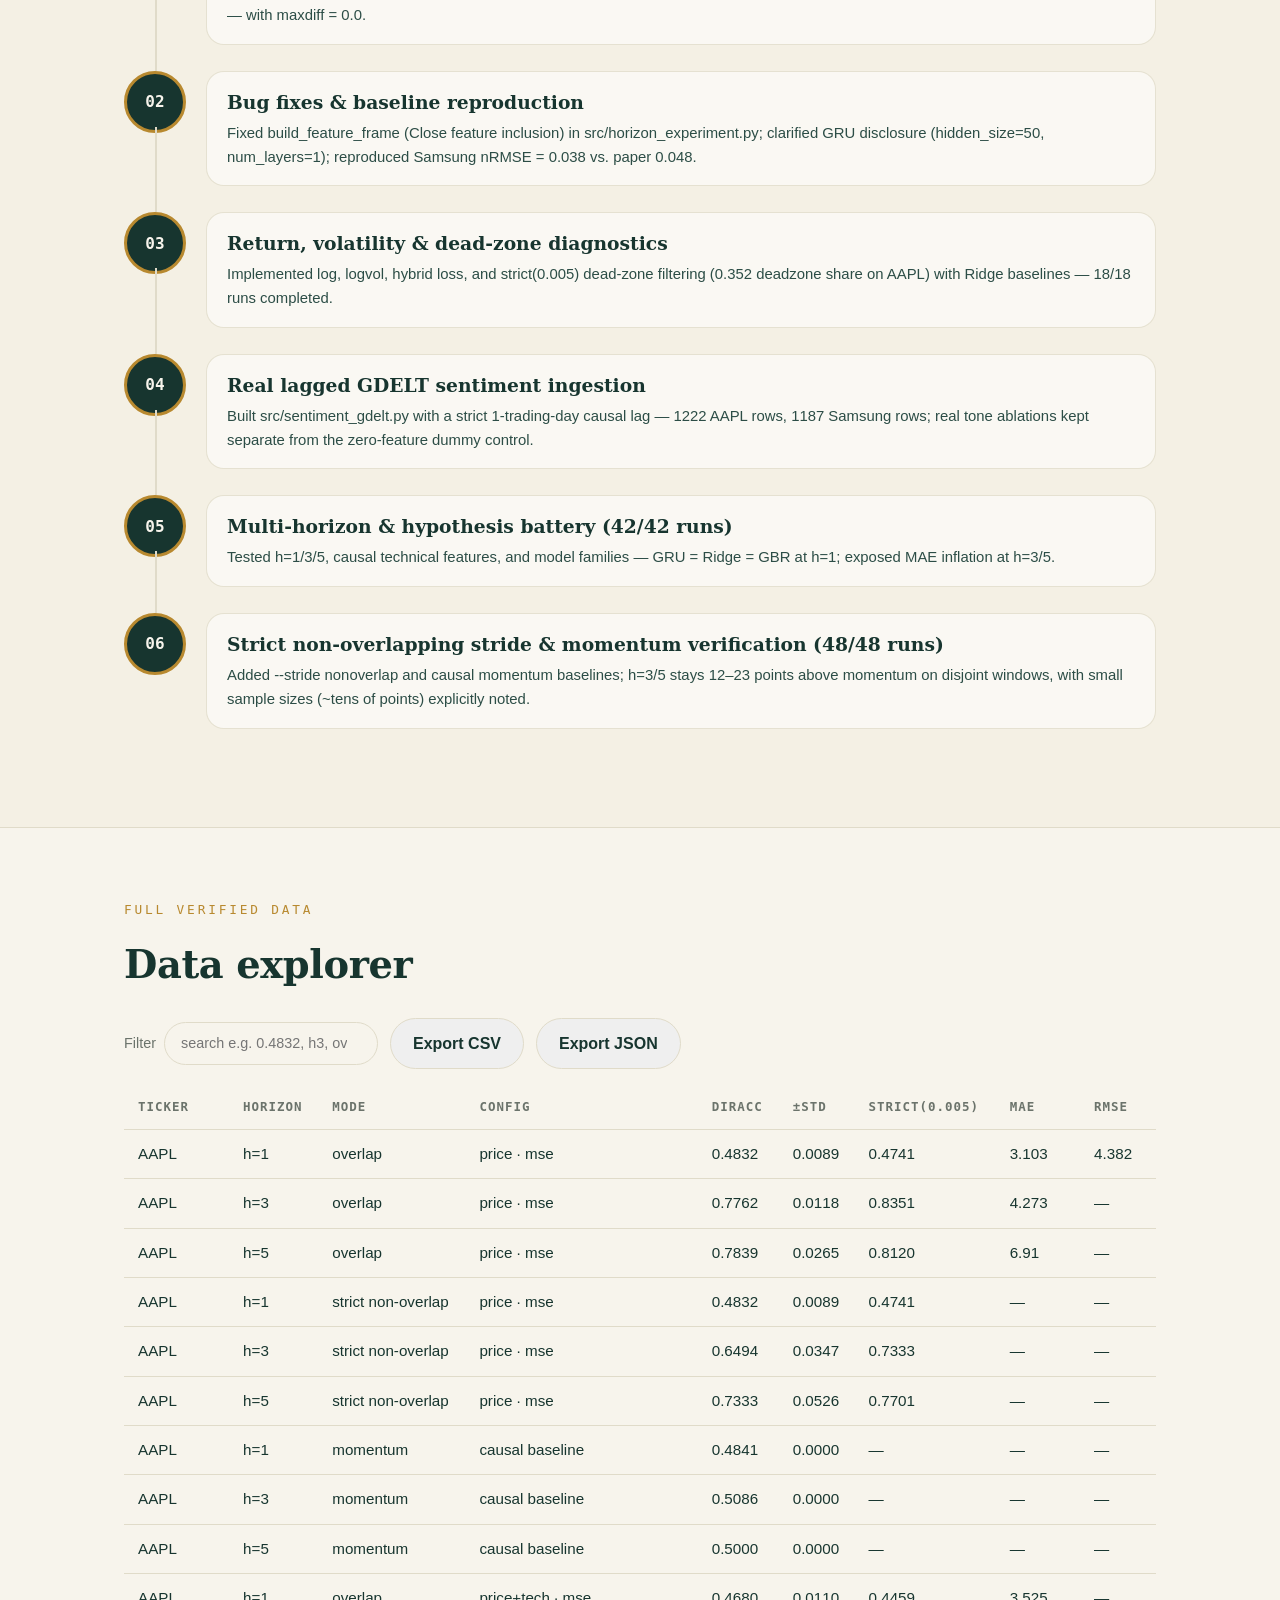
==== commit 8331351c: "feat: firm-level sentiment ablation & baseline rigor audit (Holm/BH), docs + PDF REV 1.3 sync" ====
--- a/docs/index.html
+++ b/docs/index.html
@@ -203,6 +203,28 @@
             </table>
           </div>
           <p class="muted small">Honest note: consensus/convinction raise profile DirAcc and net return, but most DM p-values are NOT significant (small n). The strongest combination is Samsung h=5 concat sentiment under walk-forward + 3/3 consensus (n=69, DirAcc 0.8406, net 3.60 after costs). Do not read the others as definitive.</p>
+        </div>
+
+        <div class="chart-card">
+          <h3>Firm-level sentiment ablation (AAPL) &amp; baseline rigor audit</h3>
+          <p class="muted small">AAPL: no-sent vs cached GDELT tone vs local firm-level EDGAR 8-K
+          LM-lexicon polarity (27 filings, lagged). Same splits/seeds.</p>
+          <div class="table-wrap">
+            <table>
+              <thead><tr><th>Source</th><th>h</th><th>split</th><th>full DirAcc</th><th>consensus 3/3</th><th>net 5bps (full)</th></tr></thead>
+              <tbody>
+                <tr><td>no-sent</td><td>3</td><td>70/15/15</td><td>0.6405 ± 0.0092</td><td>0.6596 (n=47)</td><td>0.7189</td></tr>
+                <tr><td>GDELT tone</td><td>3</td><td>70/15/15</td><td>0.7056 ± 0.0306</td><td>0.7391 (n=69)</td><td>1.2867</td></tr>
+                <tr><td>Firm LM-lexicon</td><td>3</td><td>70/15/15</td><td>0.7308 ± 0.0314</td><td>0.9167 (n=12)</td><td>0.2223</td></tr>
+                <tr><td>GDELT tone</td><td>5</td><td>70/15/15</td><td>0.8156 ± 0.0100</td><td>0.8409 (n=44, excess +0.2955)</td><td>1.0021</td></tr>
+              </tbody>
+            </table>
+          </div>
+          <p class="muted small">Baseline rigor audit (Ridge / HistGBR): identical windows; 12/48 cells
+          flagged small-n (&lt;30). Holm/BH-adjusted p-values applied across 48 tested hypotheses —
+          several nominal DM p-values do not survive adjustment. Deterministic baselines show 0 std
+          across seeds (expected). Full tables: results/firm_sentiment_ablation/report.md,
+          results/baseline_rigor_audit/report.md.</p>
         </div>
 
         <div class="chart-card">
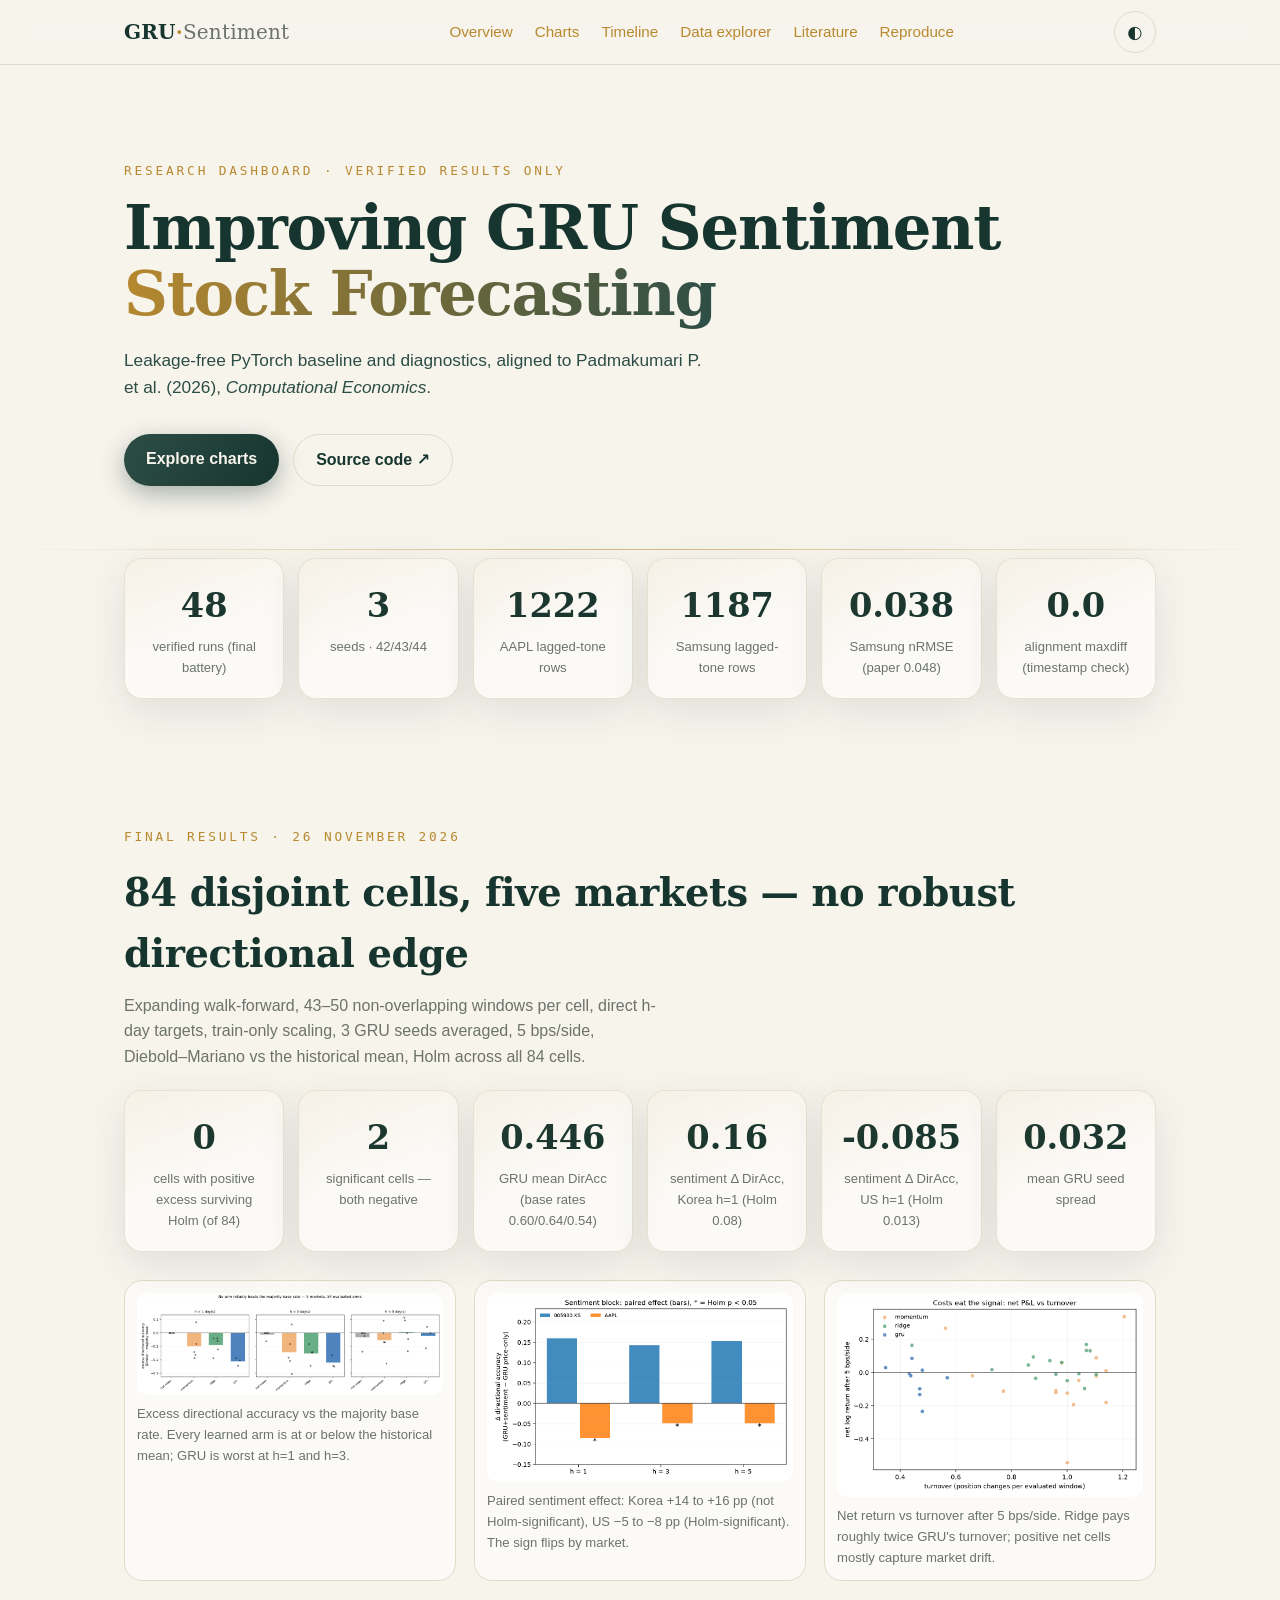
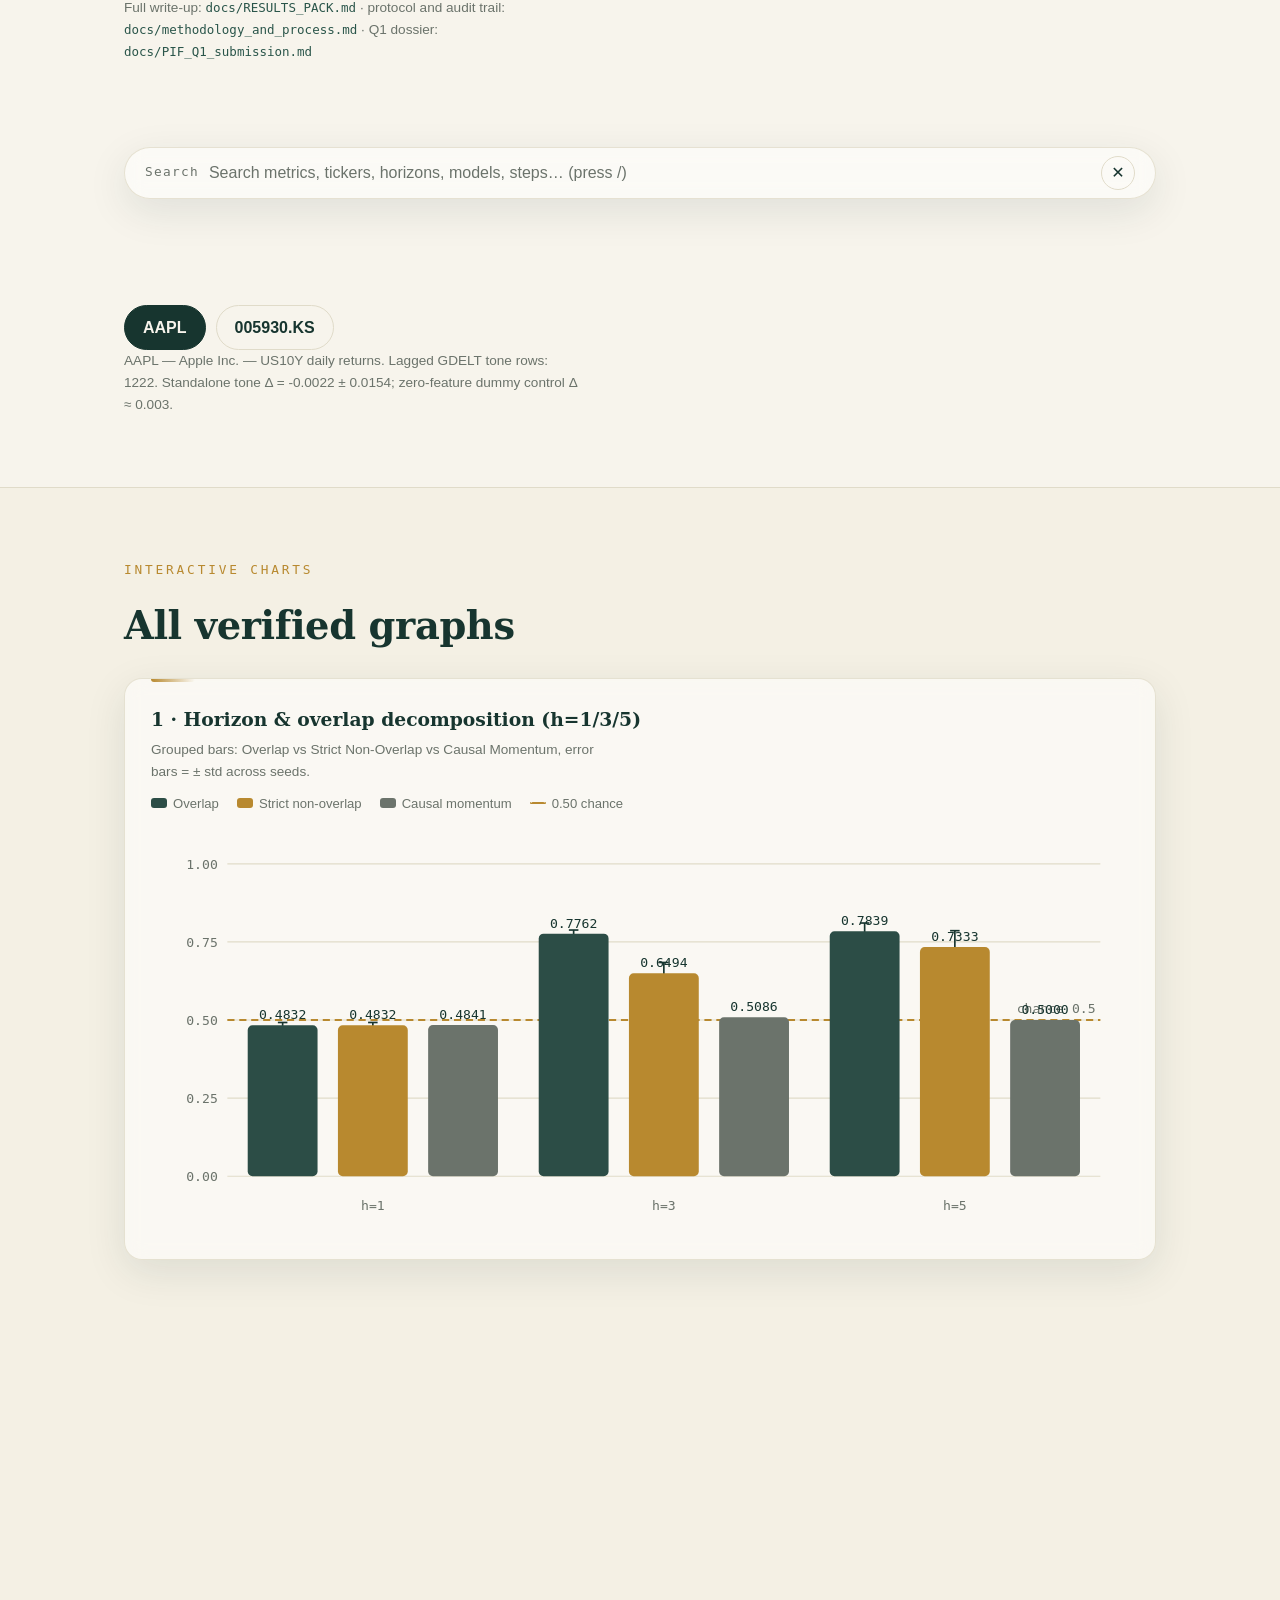
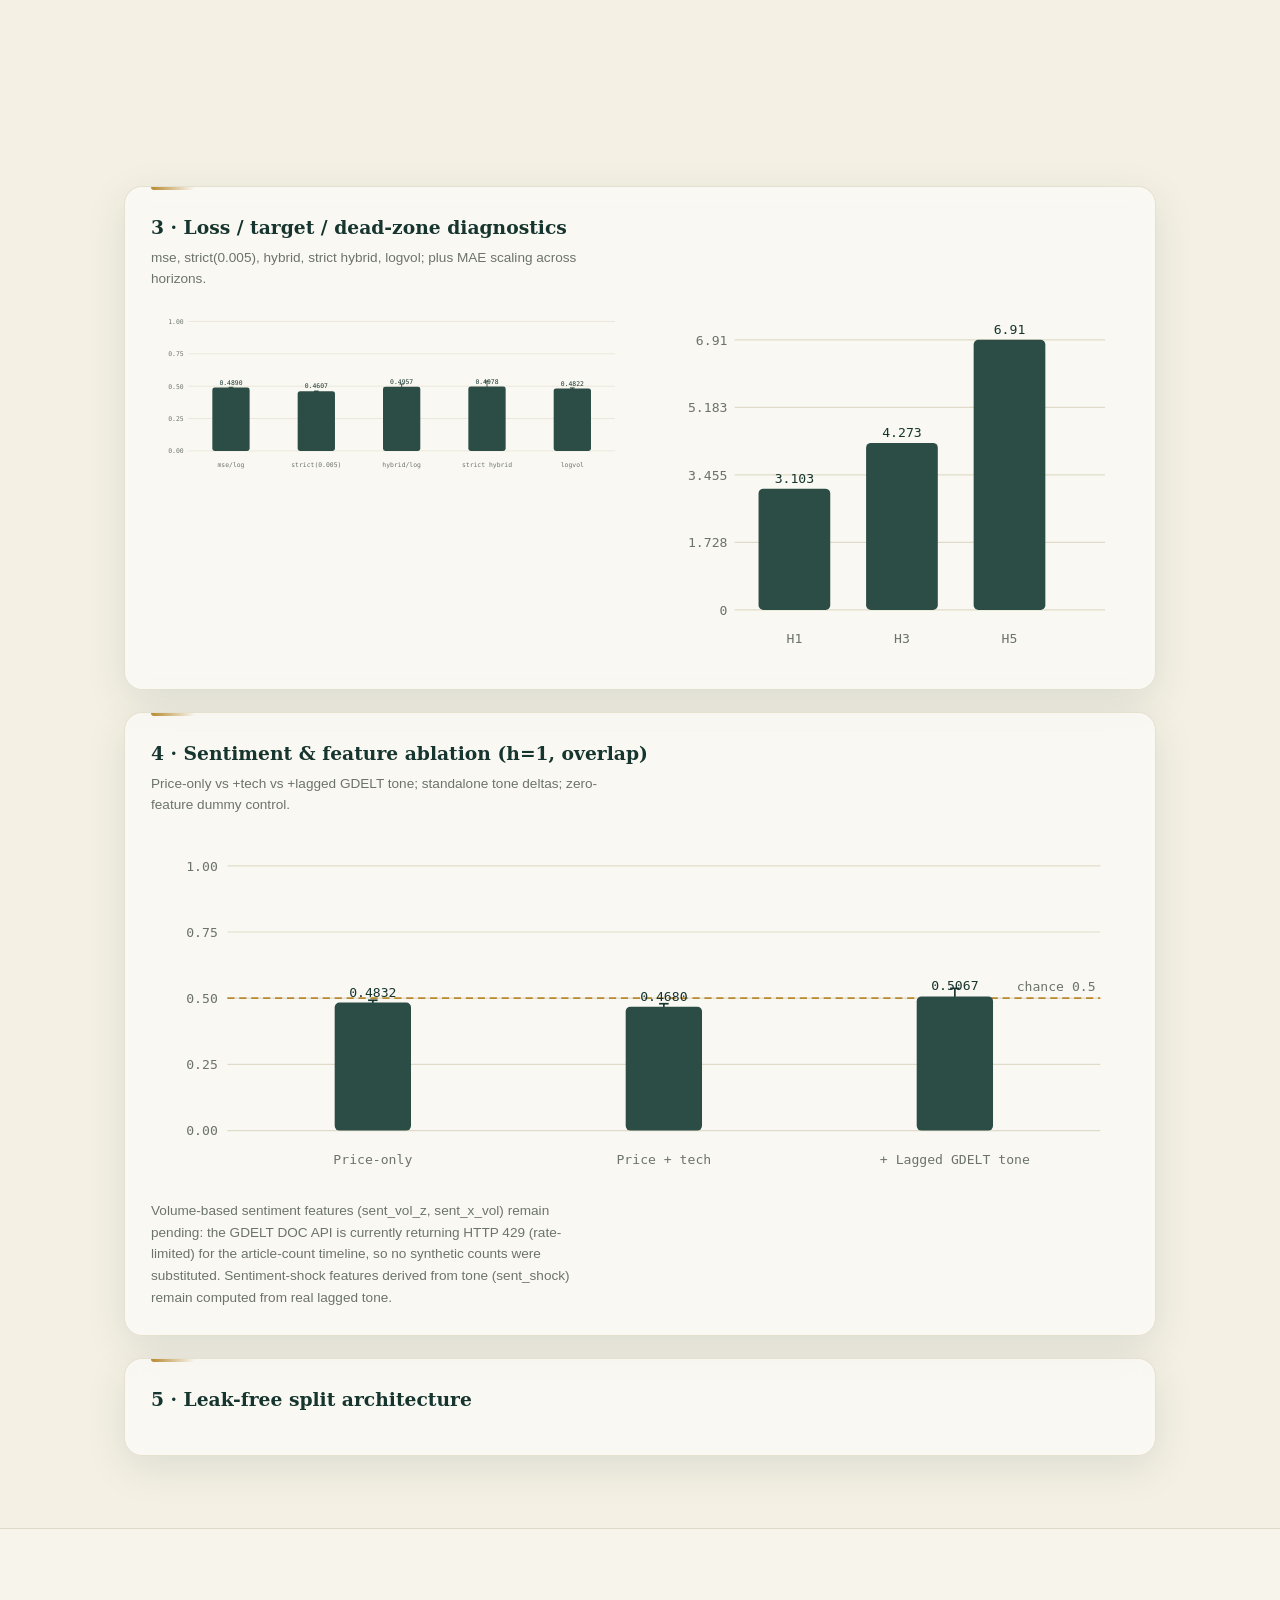
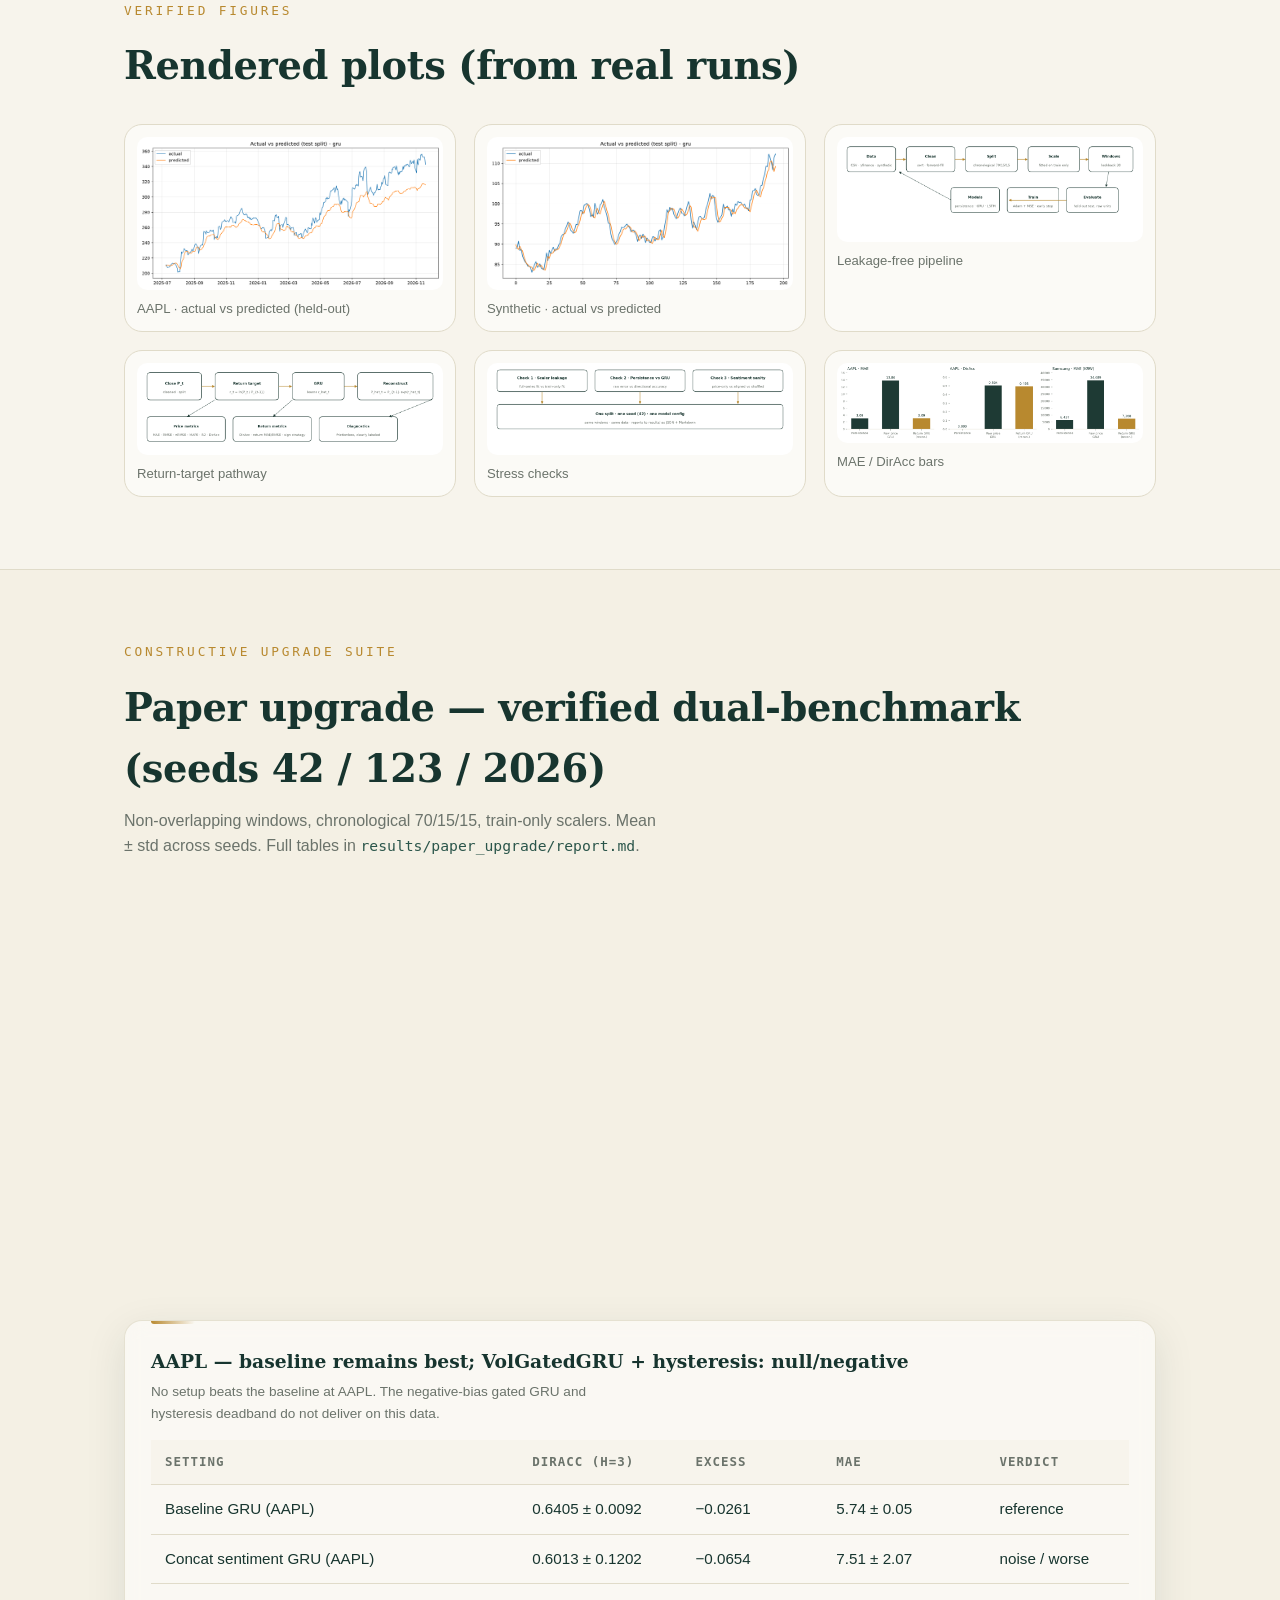
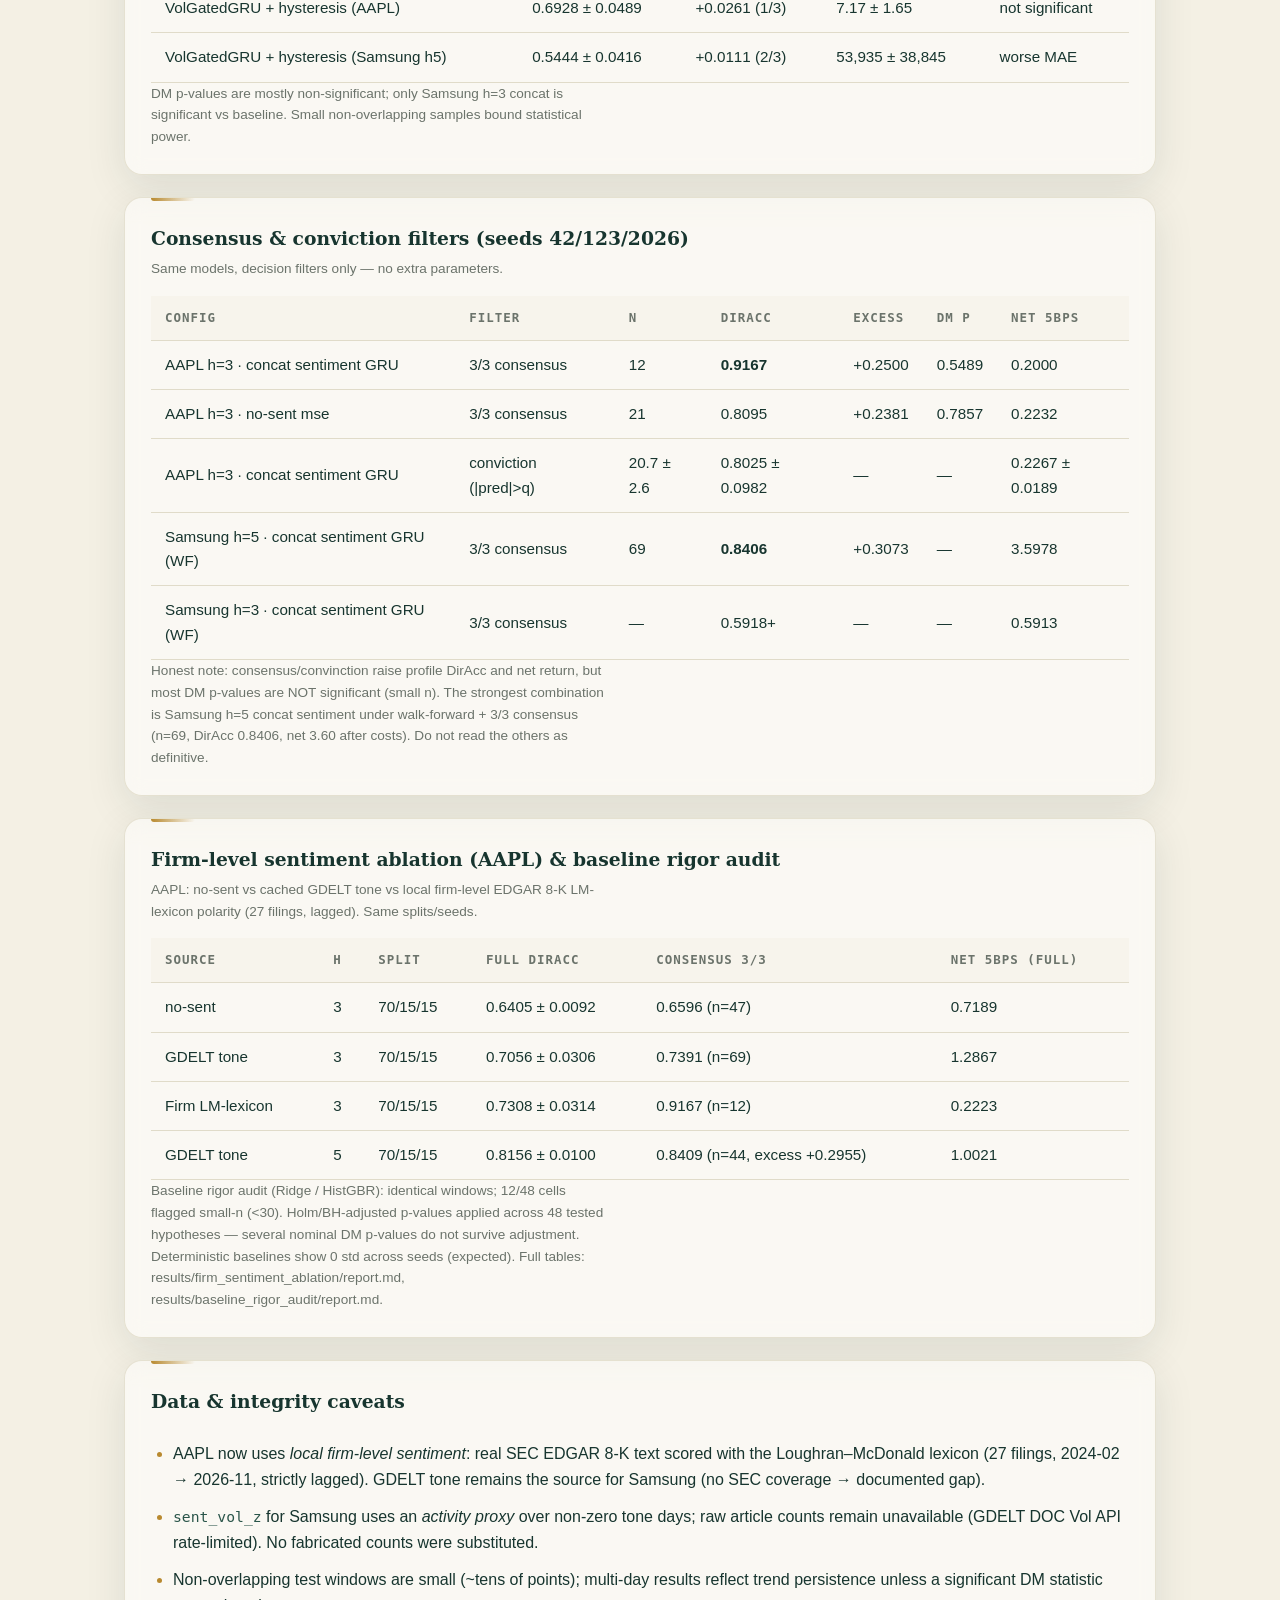
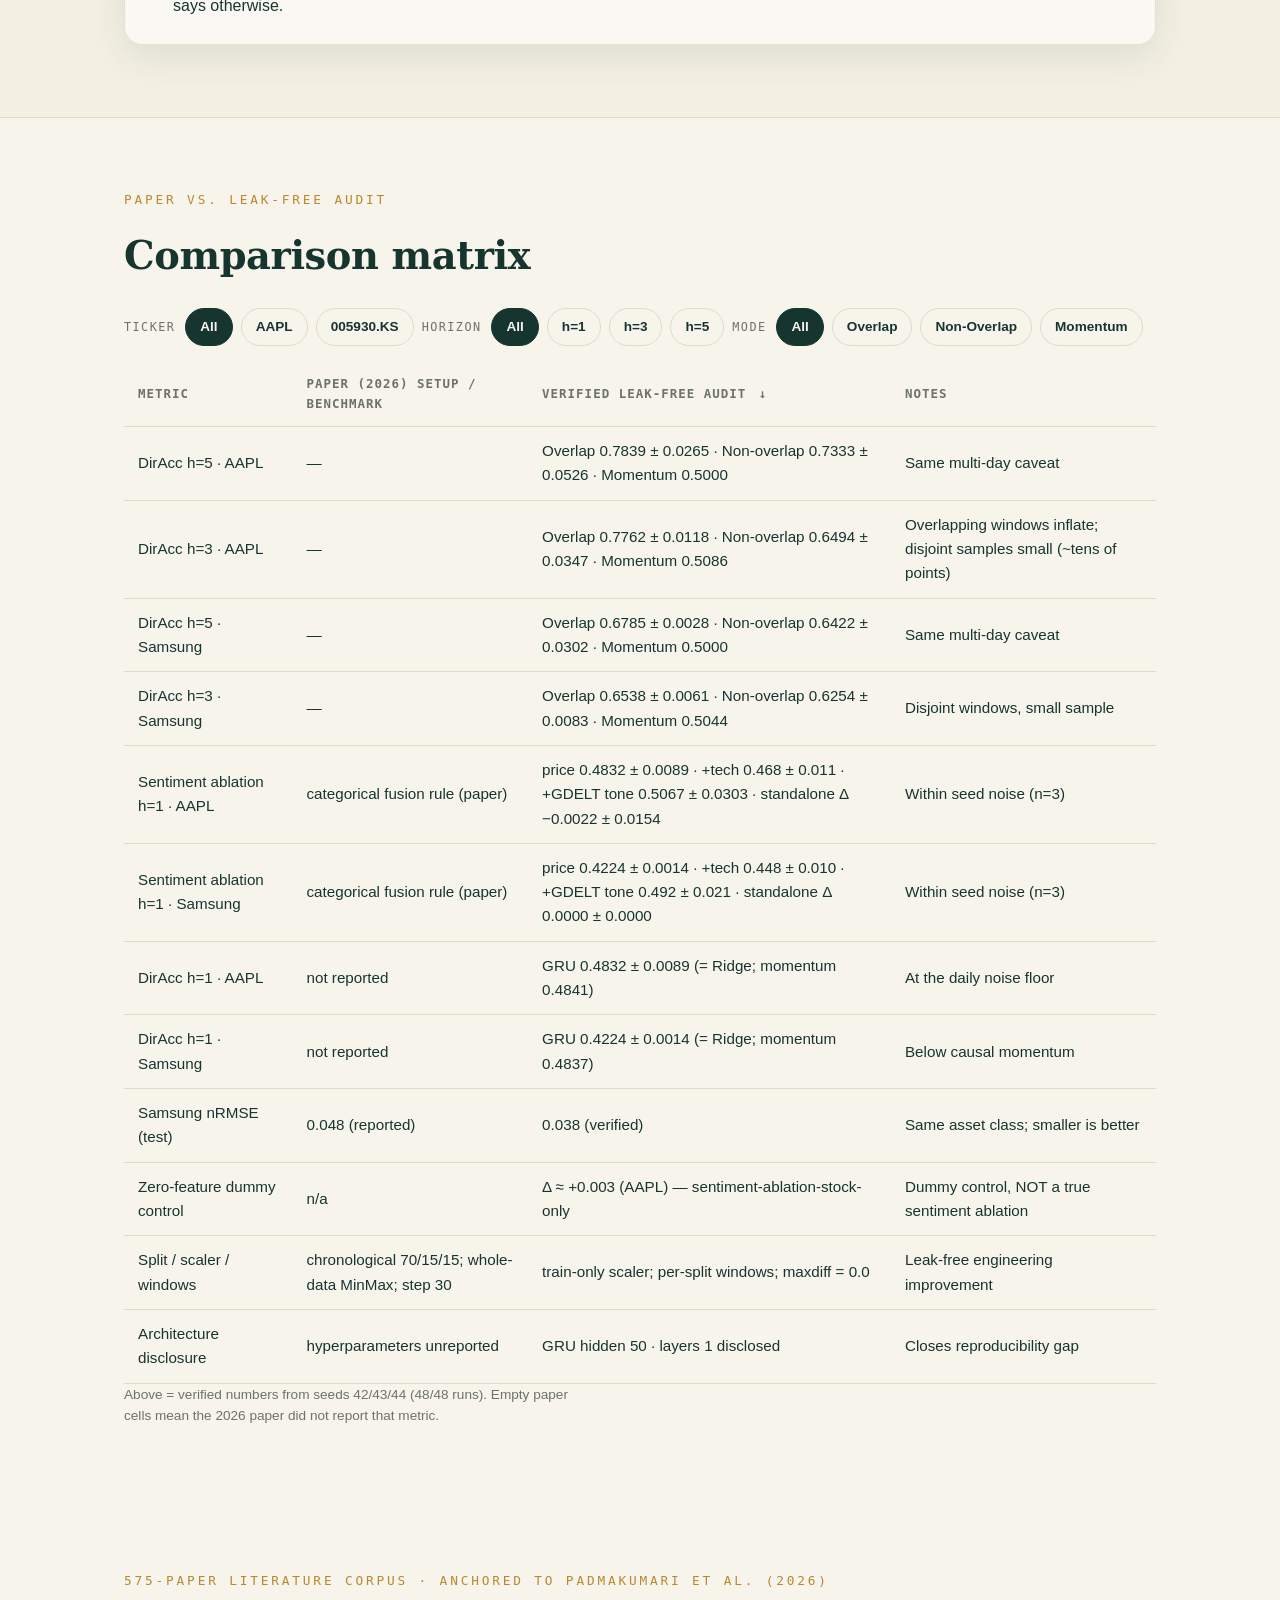
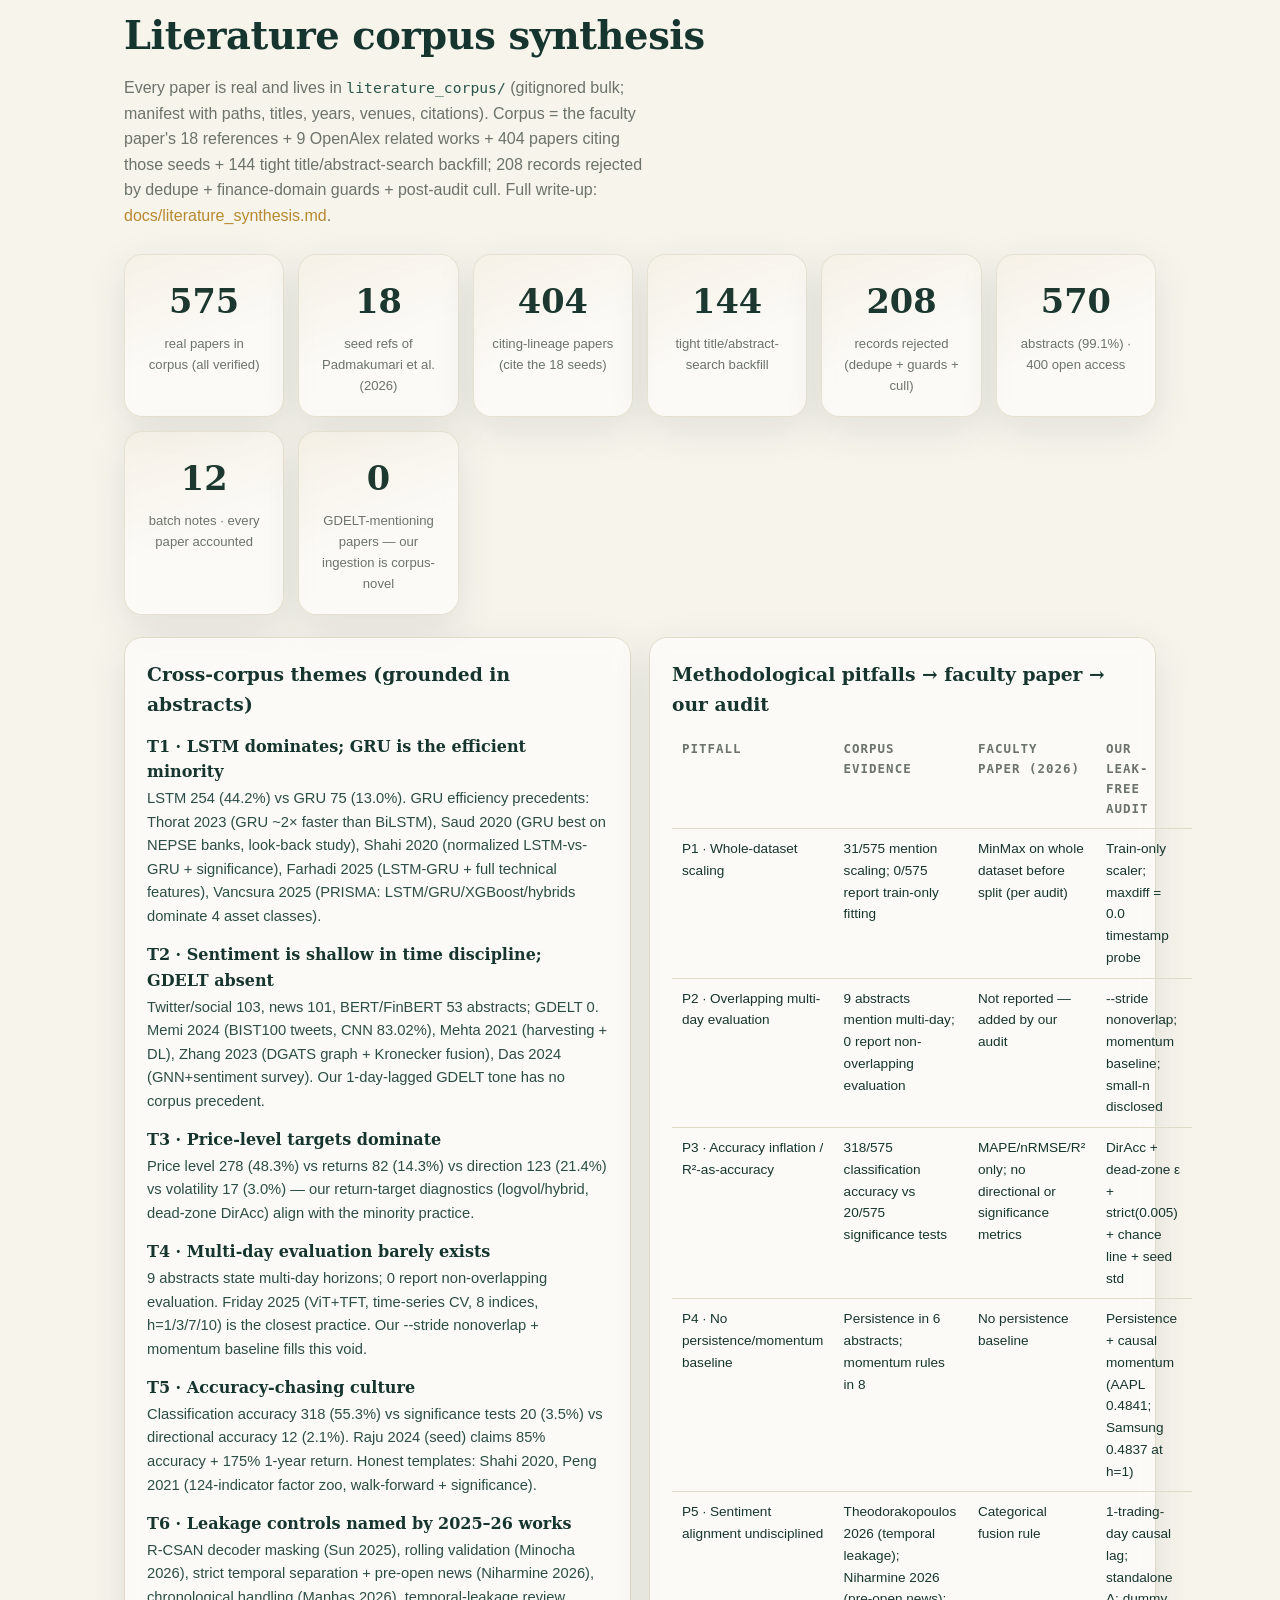
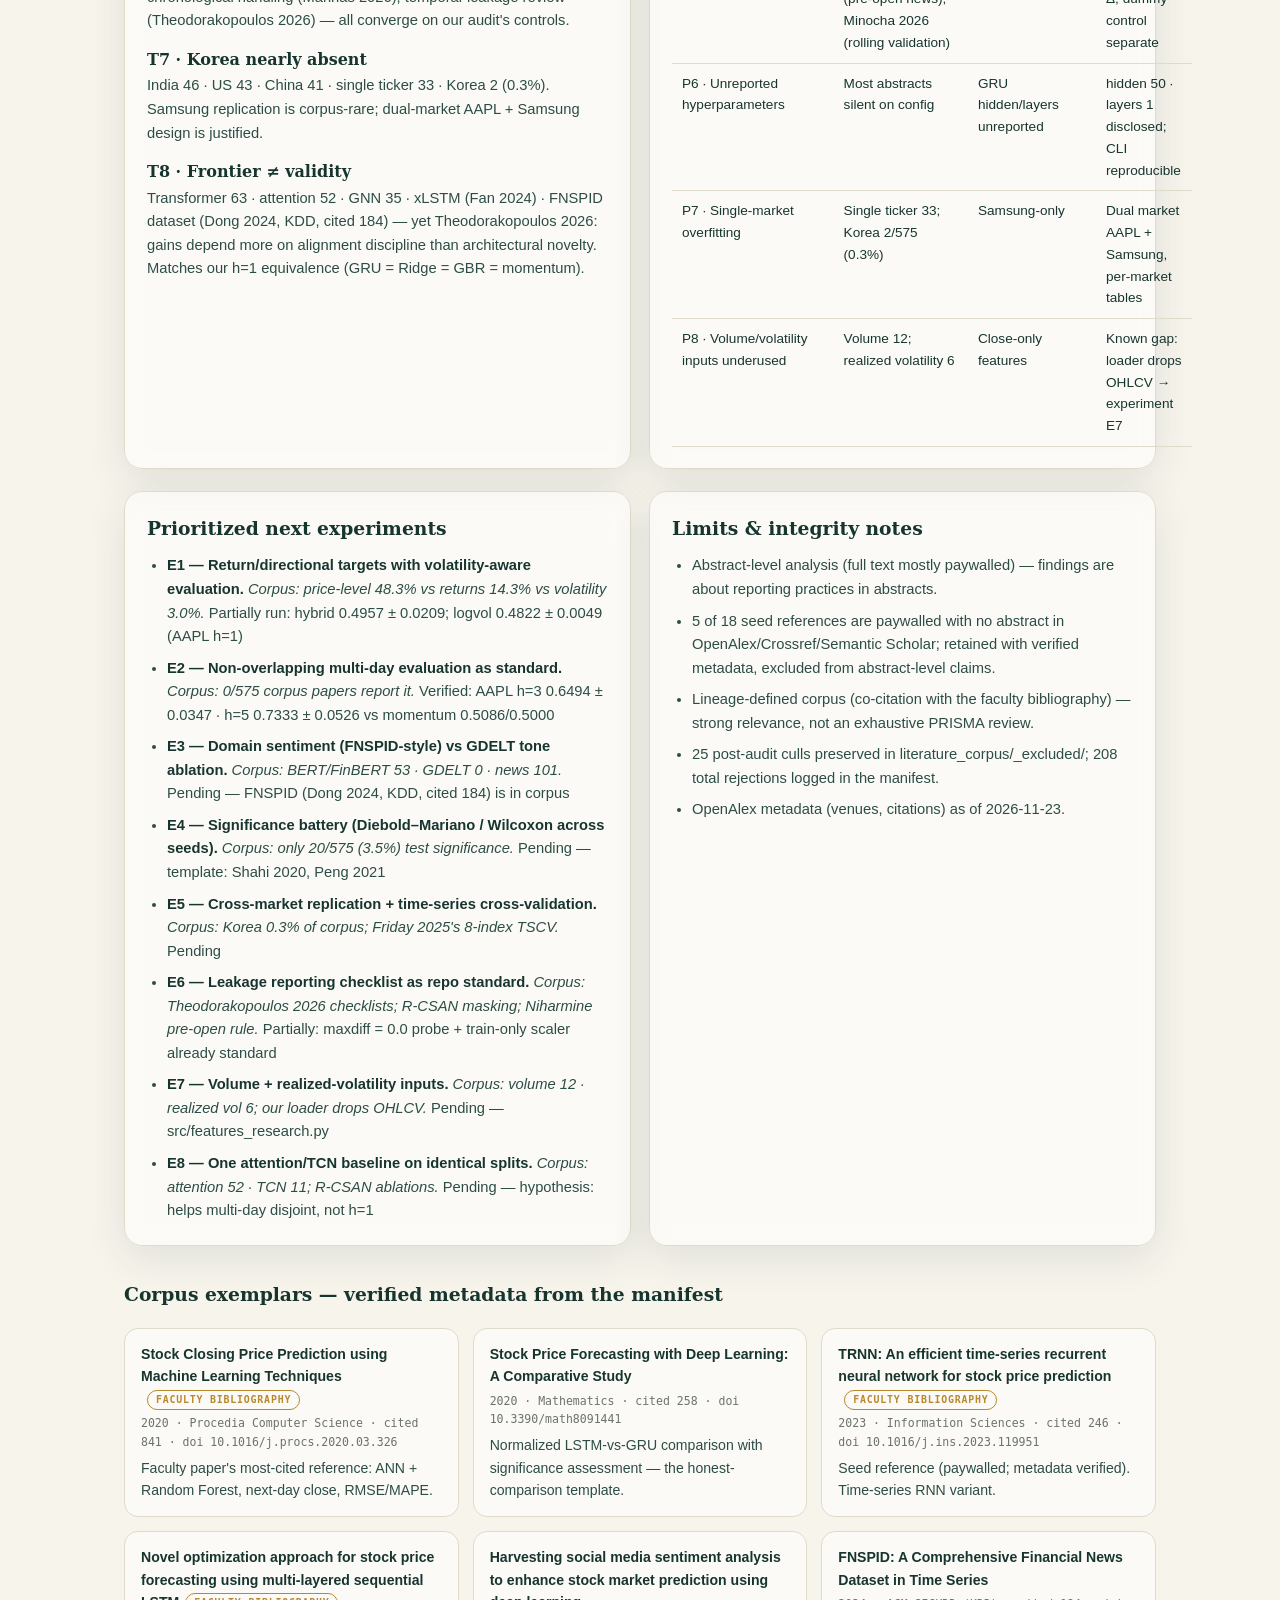
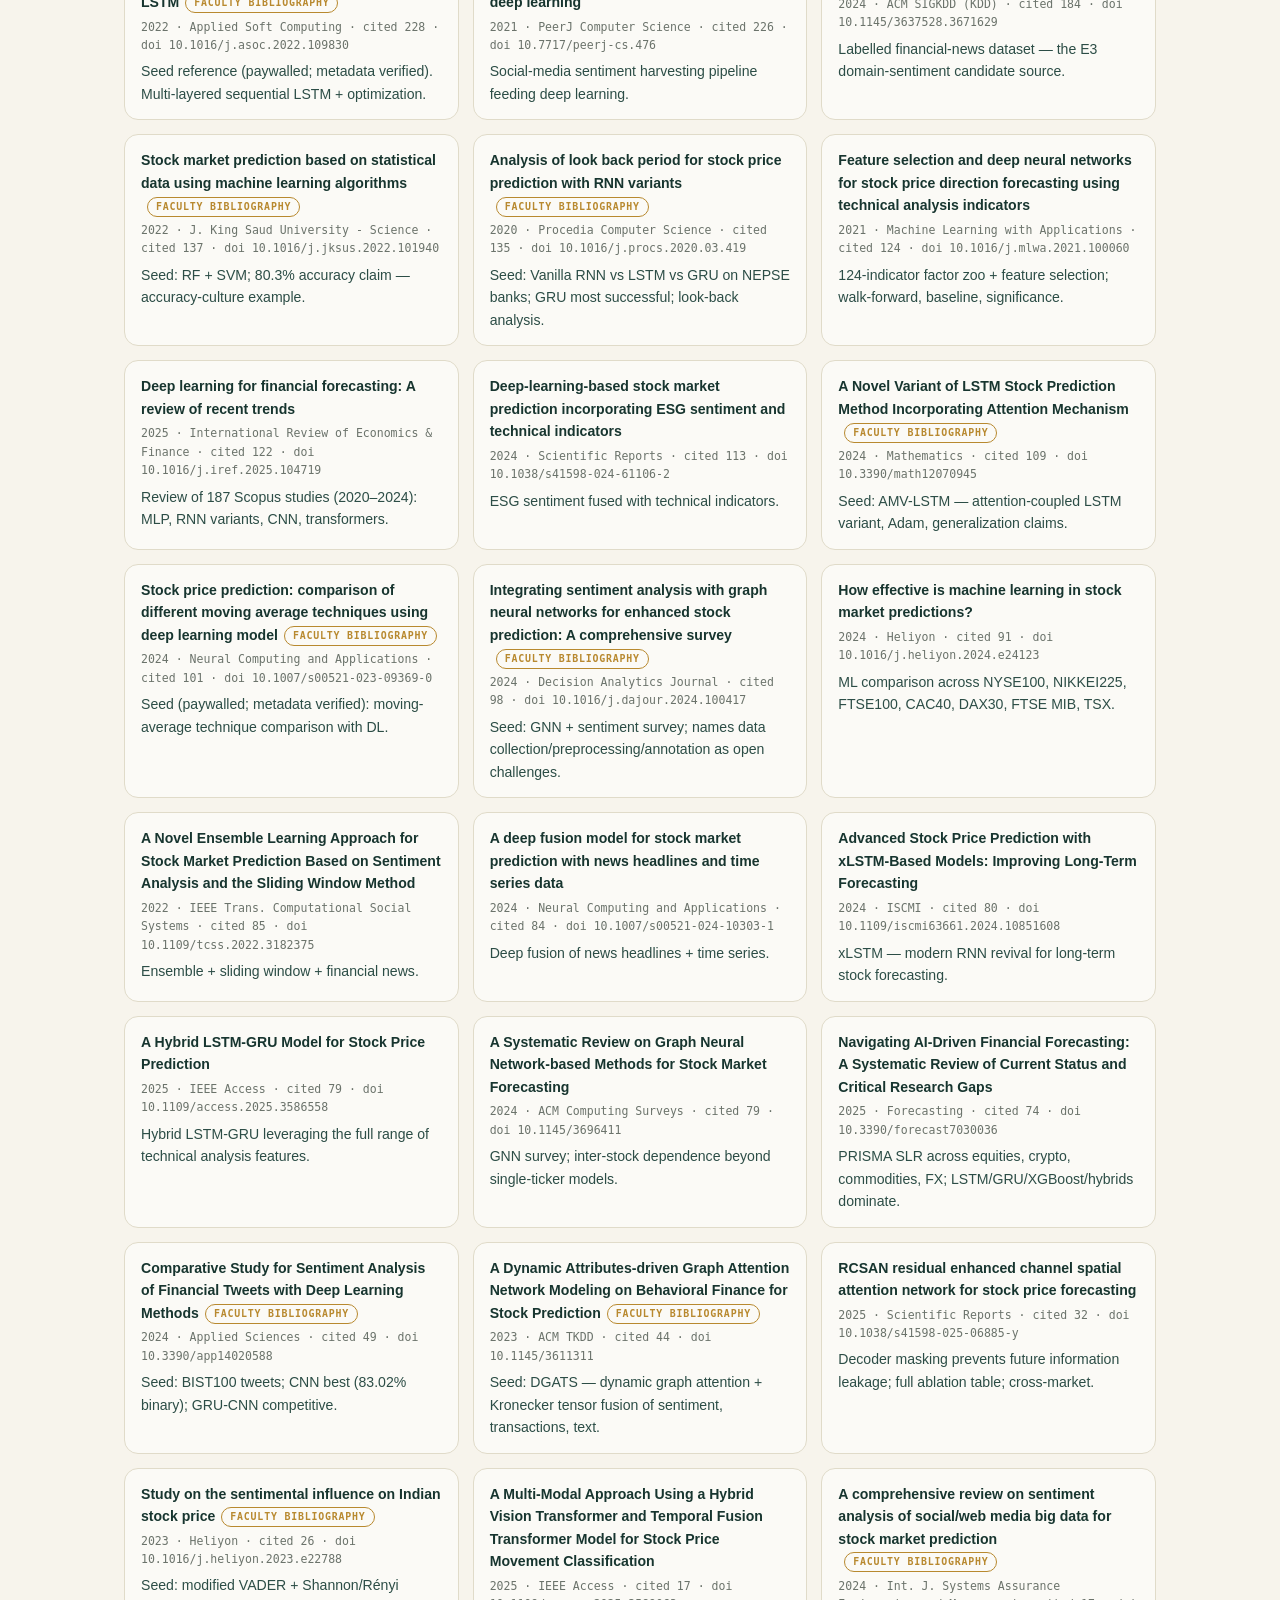
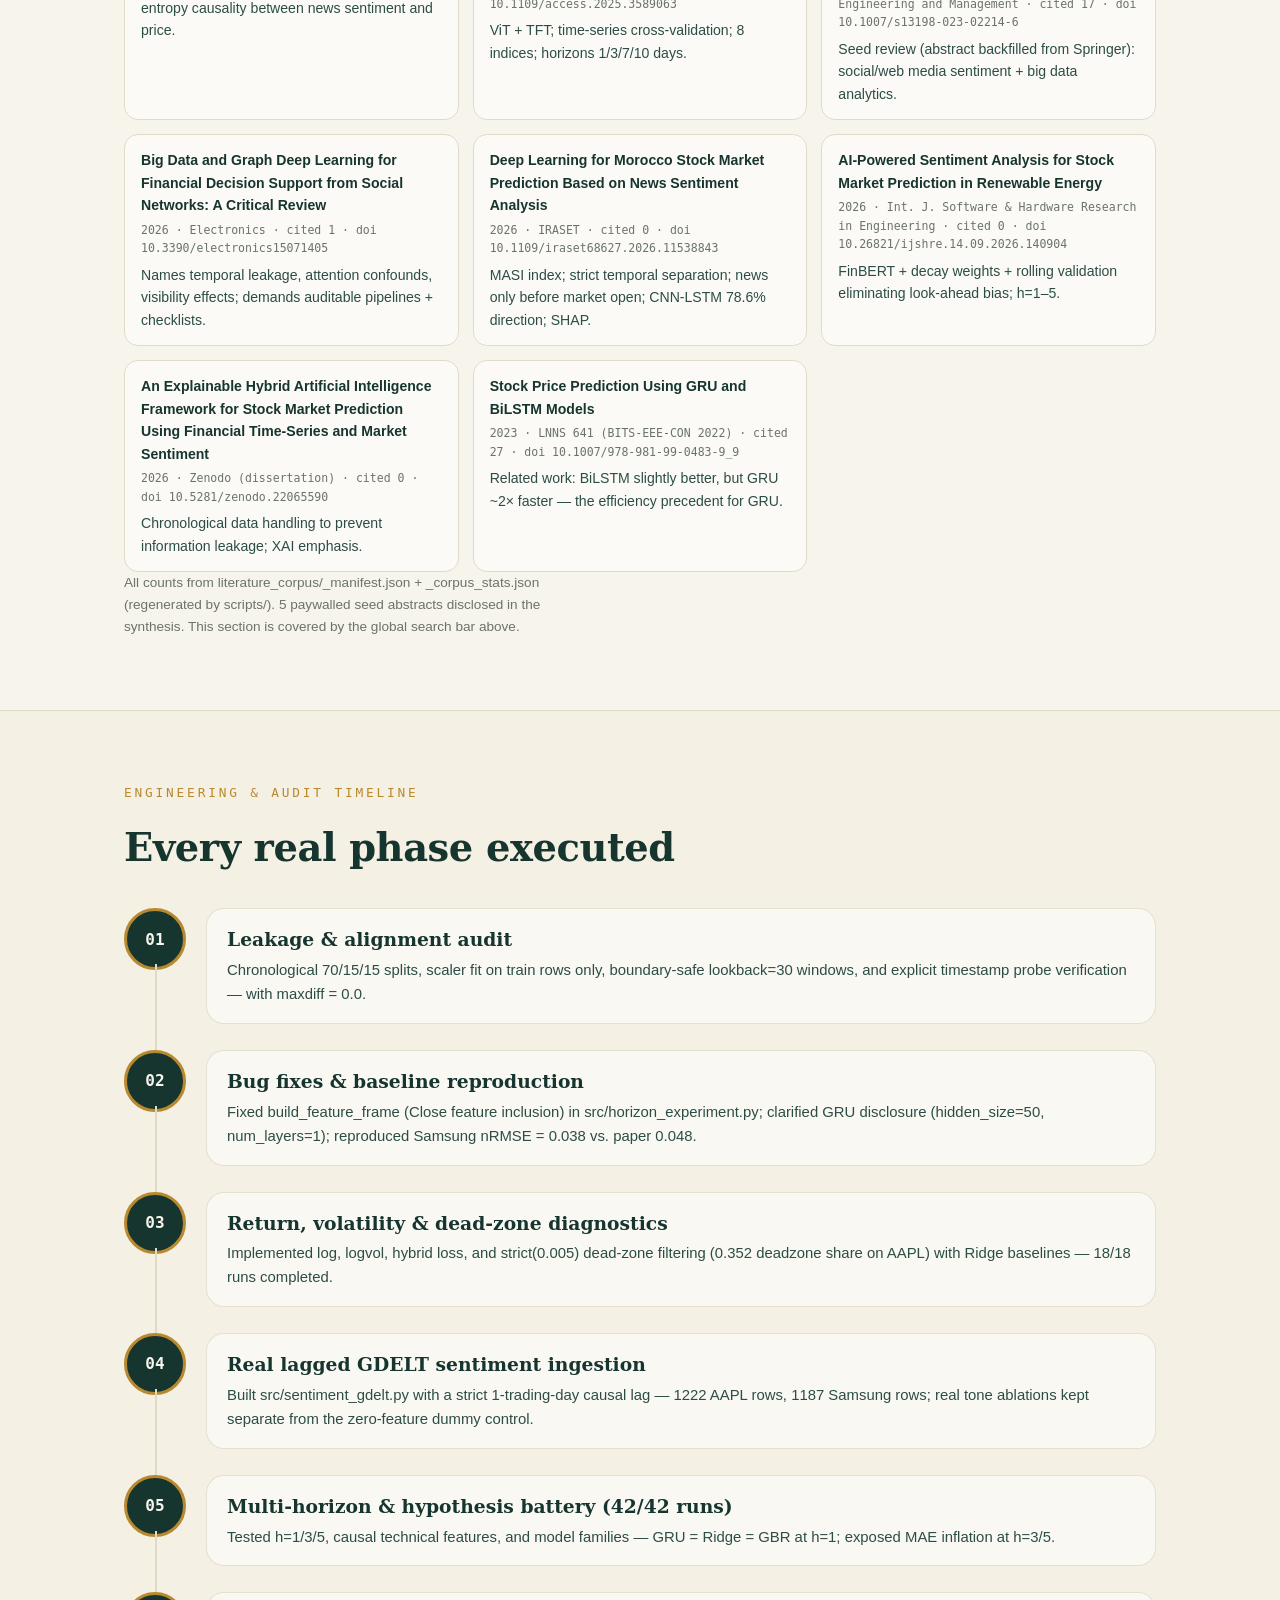
==== commit 5433e87c: "Add leakage-controlled GRU+sentiment evaluation layer: decisive test, sentiment ablation, PIF dossie" ====
--- a/docs/index.html
+++ b/docs/index.html
@@ -55,6 +55,30 @@
     </section>
 
     <!-- Live search -->
+    <section class="section" id="final-results" aria-label="Final multi-market results">
+      <div class="wrap">
+        <p class="kicker">Final results · 26 November 2026</p>
+        <h2>84 disjoint cells, five markets — no robust directional edge</h2>
+        <p class="muted">Expanding walk-forward, 43–50 non-overlapping windows per cell,
+direct h-day targets, train-only scaling, 3 GRU seeds averaged, 5 bps/side,
+Diebold–Mariano vs the historical mean, Holm across all 84 cells.</p>
+        <div class="facts-grid" style="margin-top:20px">
+          <div class="fact"><span class="fact-num" data-count="0">0</span><span class="fact-label">cells with positive excess surviving Holm (of 84)</span></div>
+          <div class="fact"><span class="fact-num" data-count="2">0</span><span class="fact-label">significant cells — both negative</span></div>
+          <div class="fact"><span class="fact-num" data-count="0.446" data-decimals="3">0.000</span><span class="fact-label">GRU mean DirAcc (base rates 0.60/0.64/0.54)</span></div>
+          <div class="fact"><span class="fact-num" data-count="0.16" data-decimals="2">0.00</span><span class="fact-label">sentiment Δ DirAcc, Korea h=1 (Holm 0.08)</span></div>
+          <div class="fact"><span class="fact-num" data-count="-0.085" data-decimals="3">0.000</span><span class="fact-label">sentiment Δ DirAcc, US h=1 (Holm 0.013)</span></div>
+          <div class="fact"><span class="fact-num" data-count="0.032" data-decimals="3">0.000</span><span class="fact-label">mean GRU seed spread</span></div>
+        </div>
+        <div class="gallery">
+          <figure><img src="assets/fig_excess_diracc.png" alt="Excess directional accuracy by model and horizon, five markets"><figcaption>Excess directional accuracy vs the majority base rate. Every learned arm is at or below the historical mean; GRU is worst at h=1 and h=3.</figcaption></figure>
+          <figure><img src="assets/fig_sentiment_delta.png" alt="Paired effect of adding news sentiment to the GRU"><figcaption>Paired sentiment effect: Korea +14 to +16 pp (not Holm-significant), US −5 to −8 pp (Holm-significant). The sign flips by market.</figcaption></figure>
+          <figure><img src="assets/fig_net_vs_turnover.png" alt="Net return after 5 bps per side versus turnover"><figcaption>Net return vs turnover after 5 bps/side. Ridge pays roughly twice GRU's turnover; positive net cells mostly capture market drift.</figcaption></figure>
+        </div>
+        <p class="muted small" style="margin-top:16px">Full write-up: <code>docs/RESULTS_PACK.md</code> · protocol and audit trail: <code>docs/methodology_and_process.md</code> · Q1 dossier: <code>docs/PIF_Q1_submission.md</code></p>
+      </div>
+    </section>
+
     <section class="section search-section" aria-label="Live search">
       <div class="wrap">
         <div class="searchbar">
